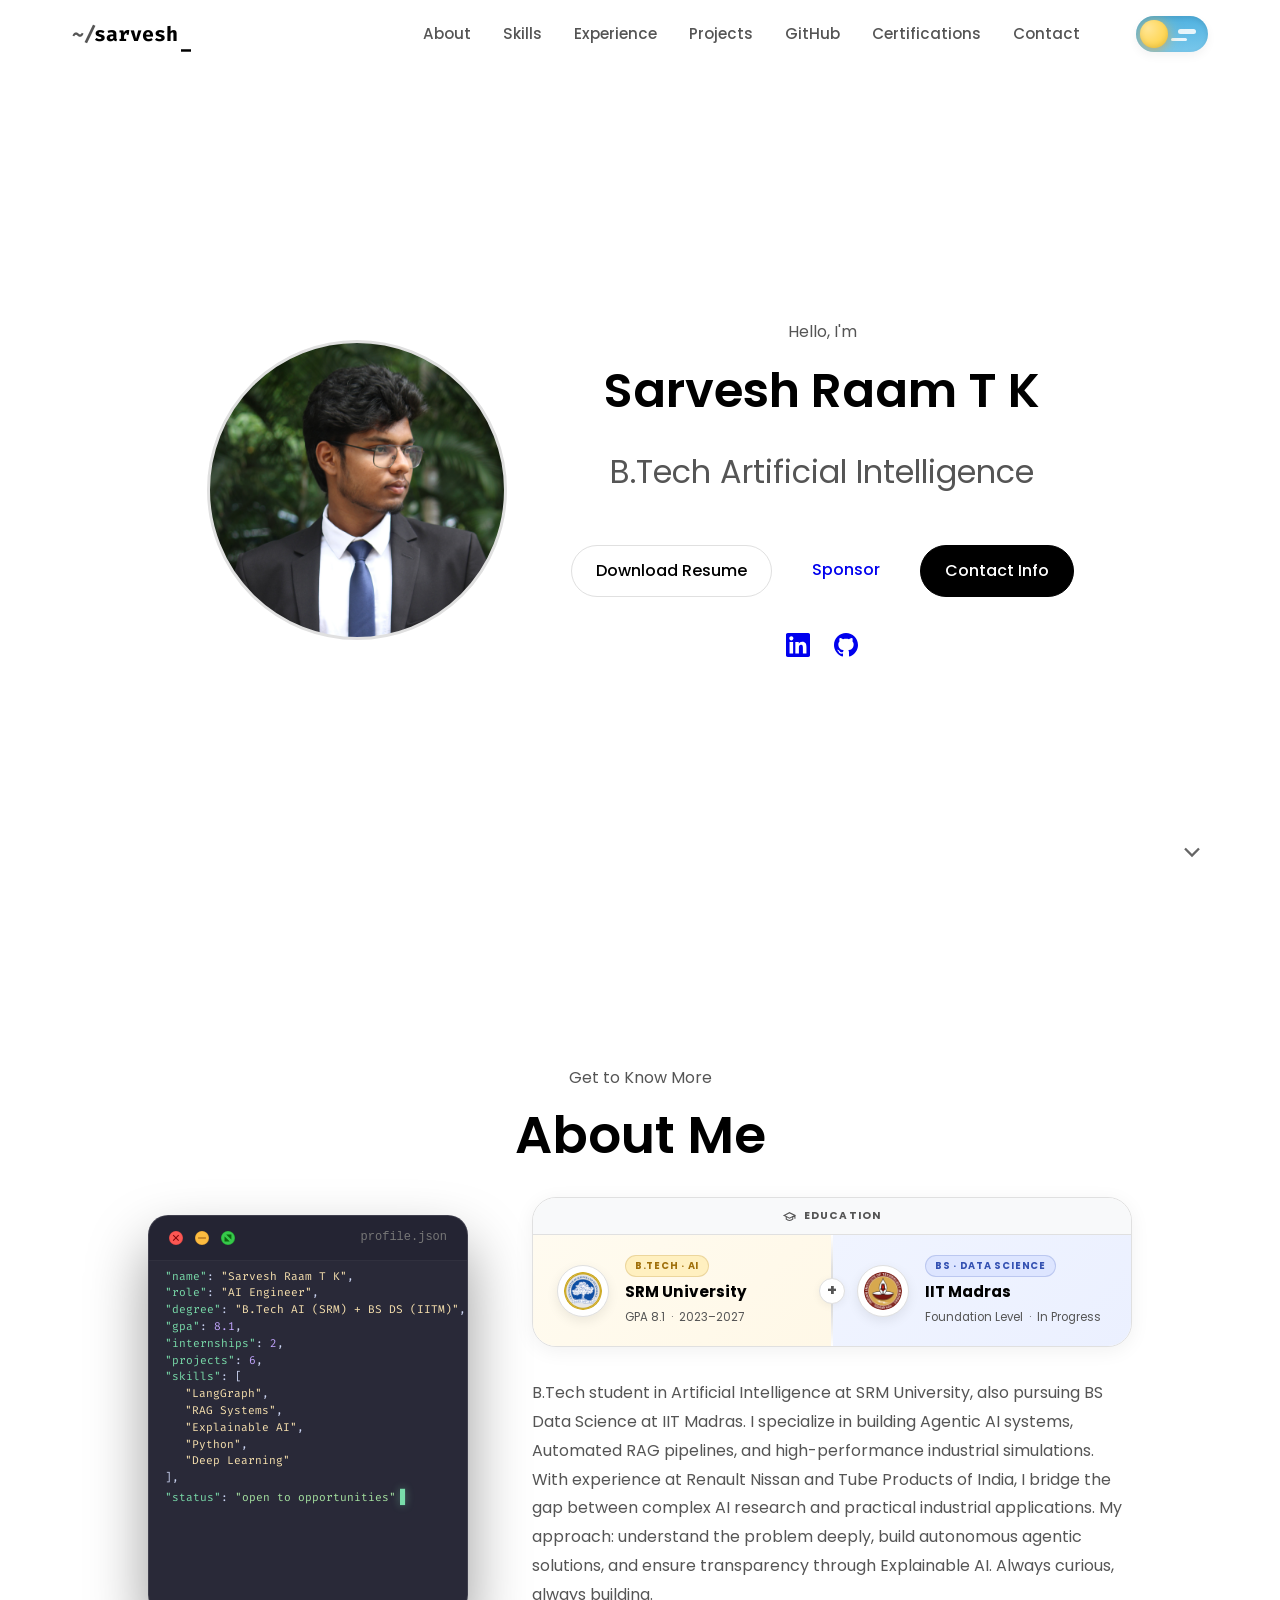
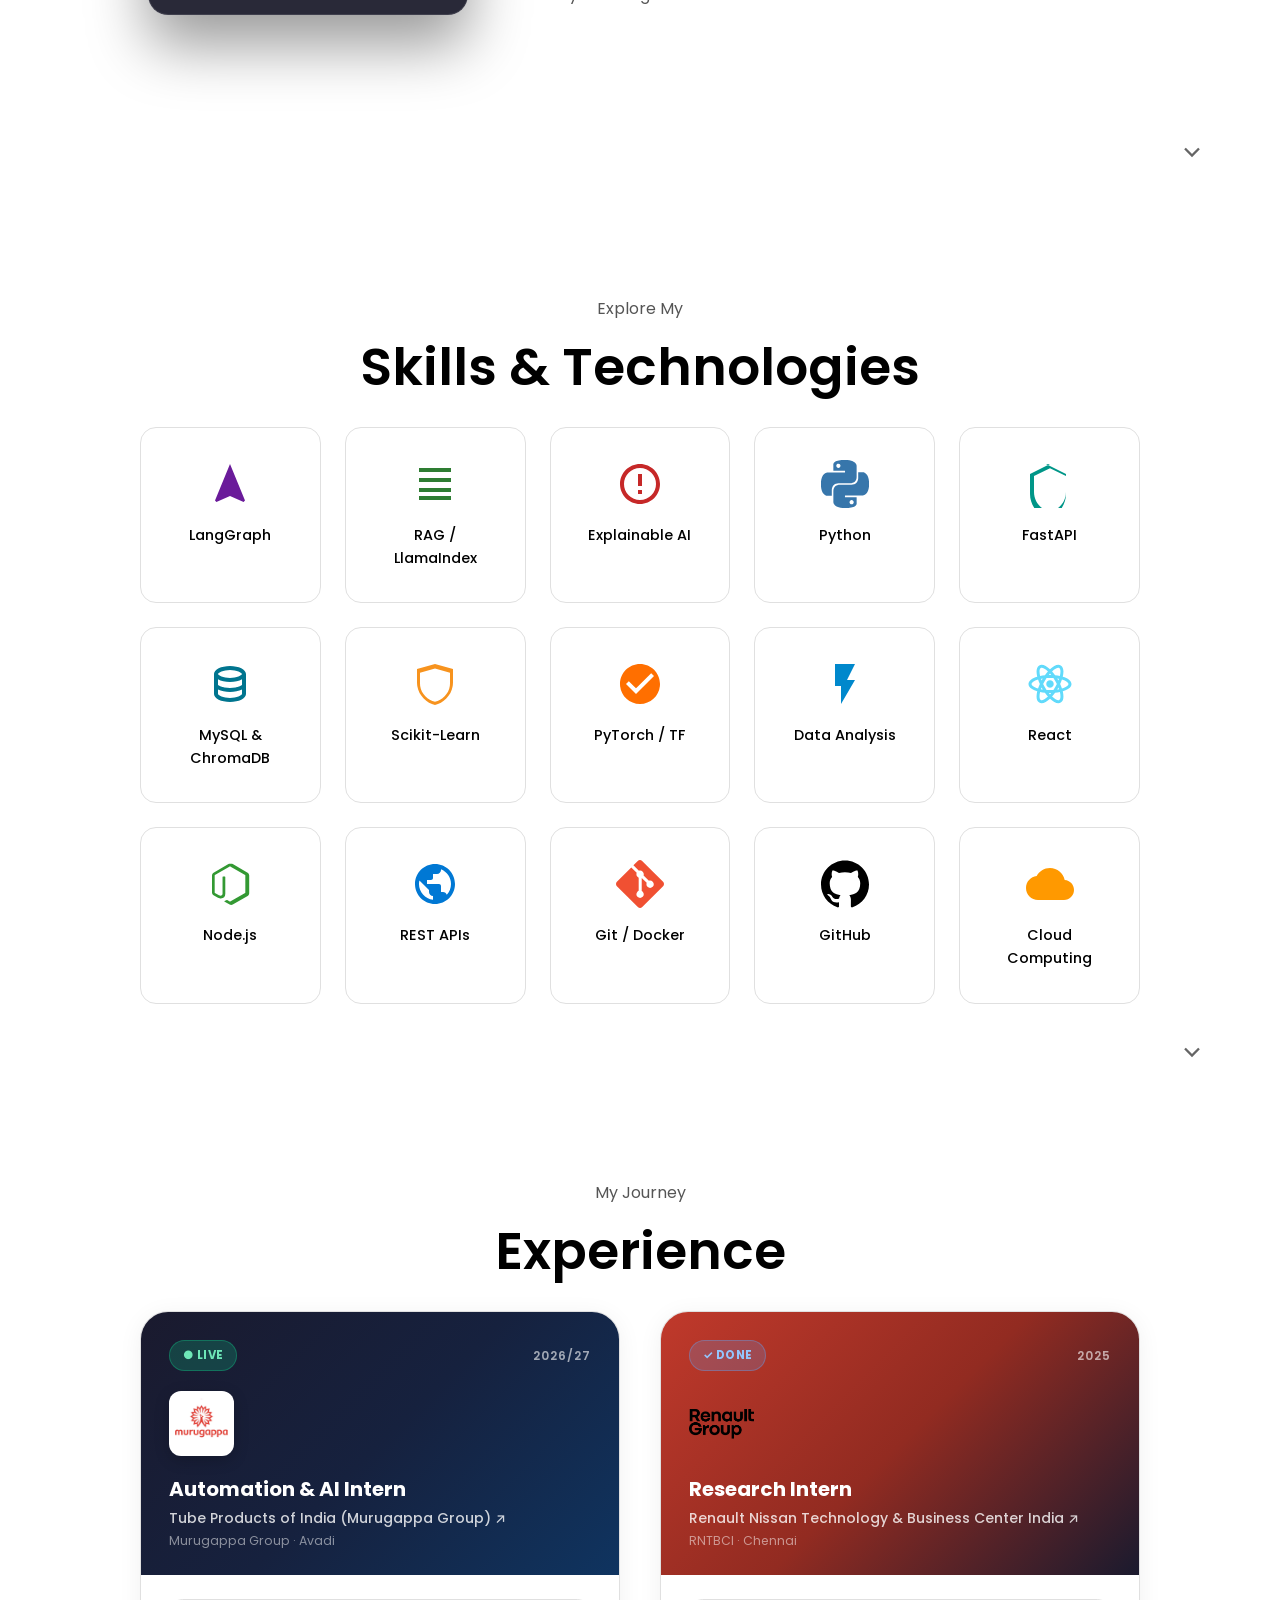
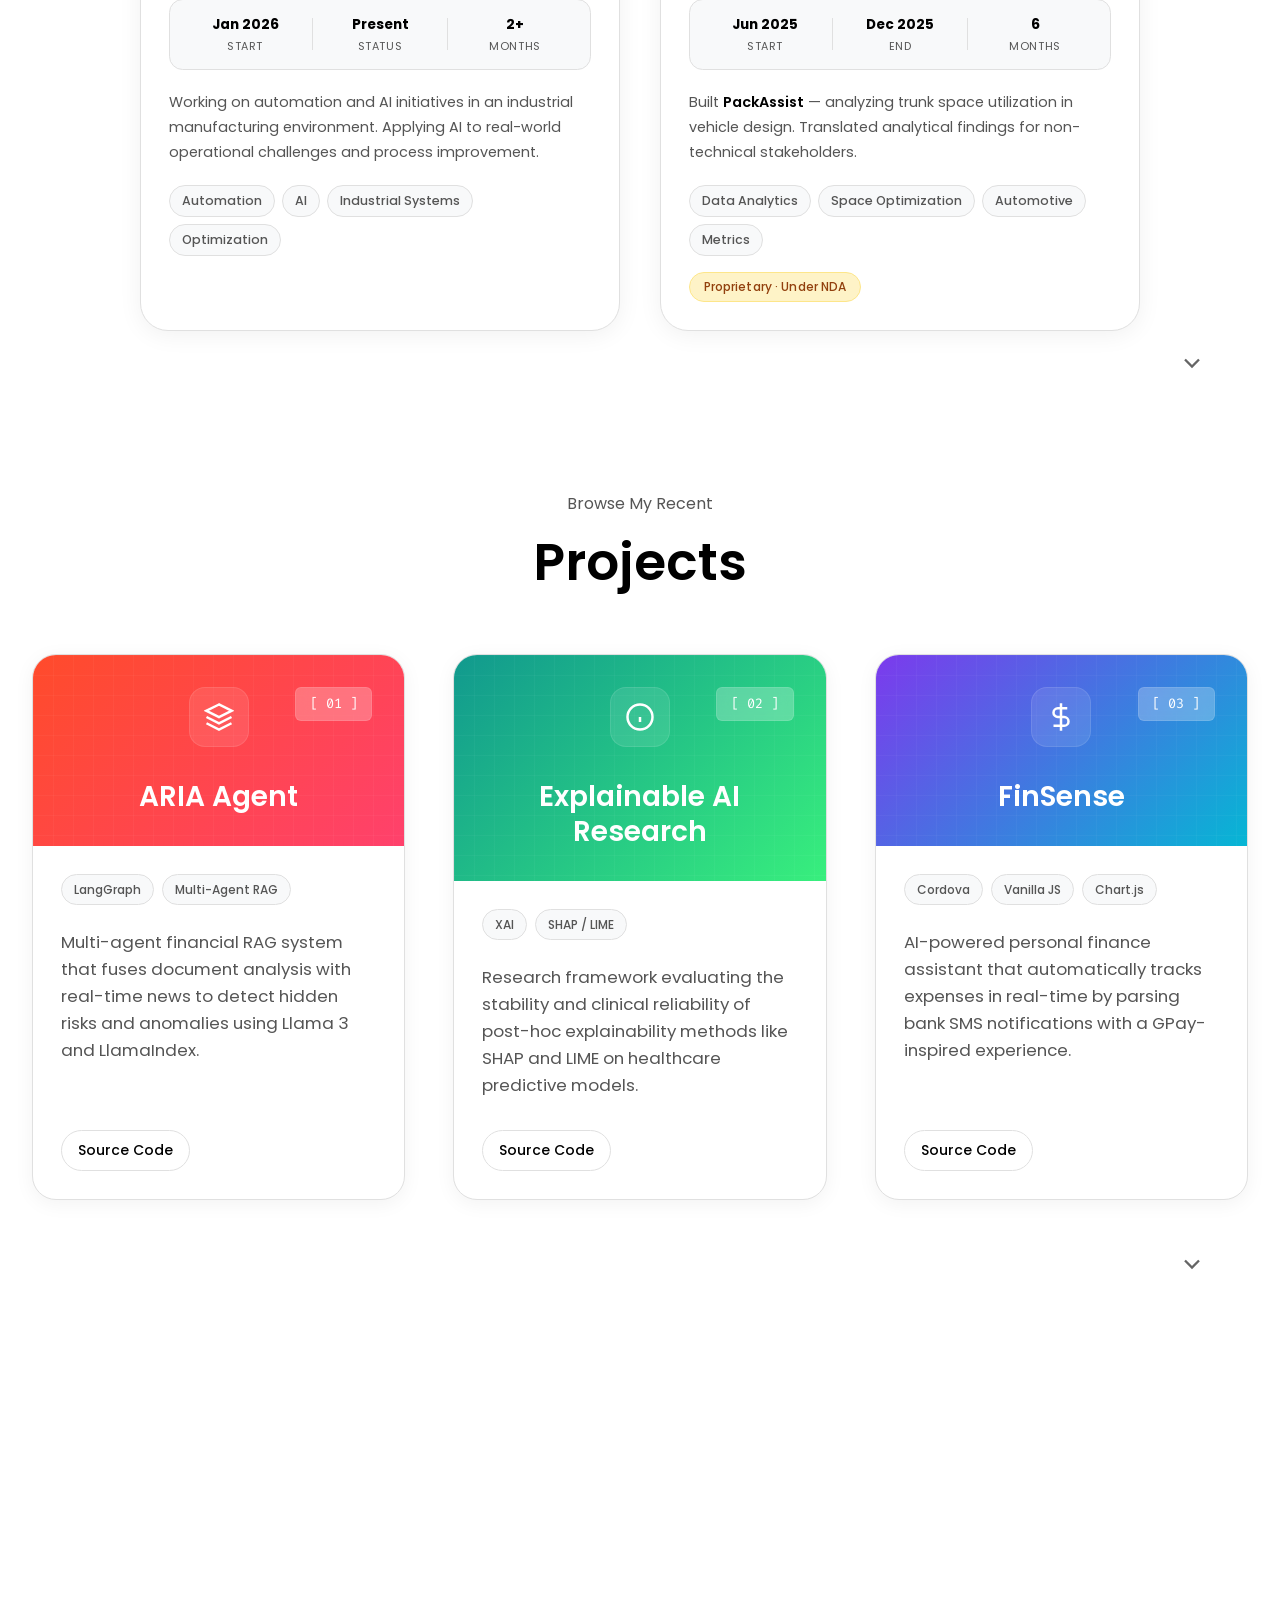
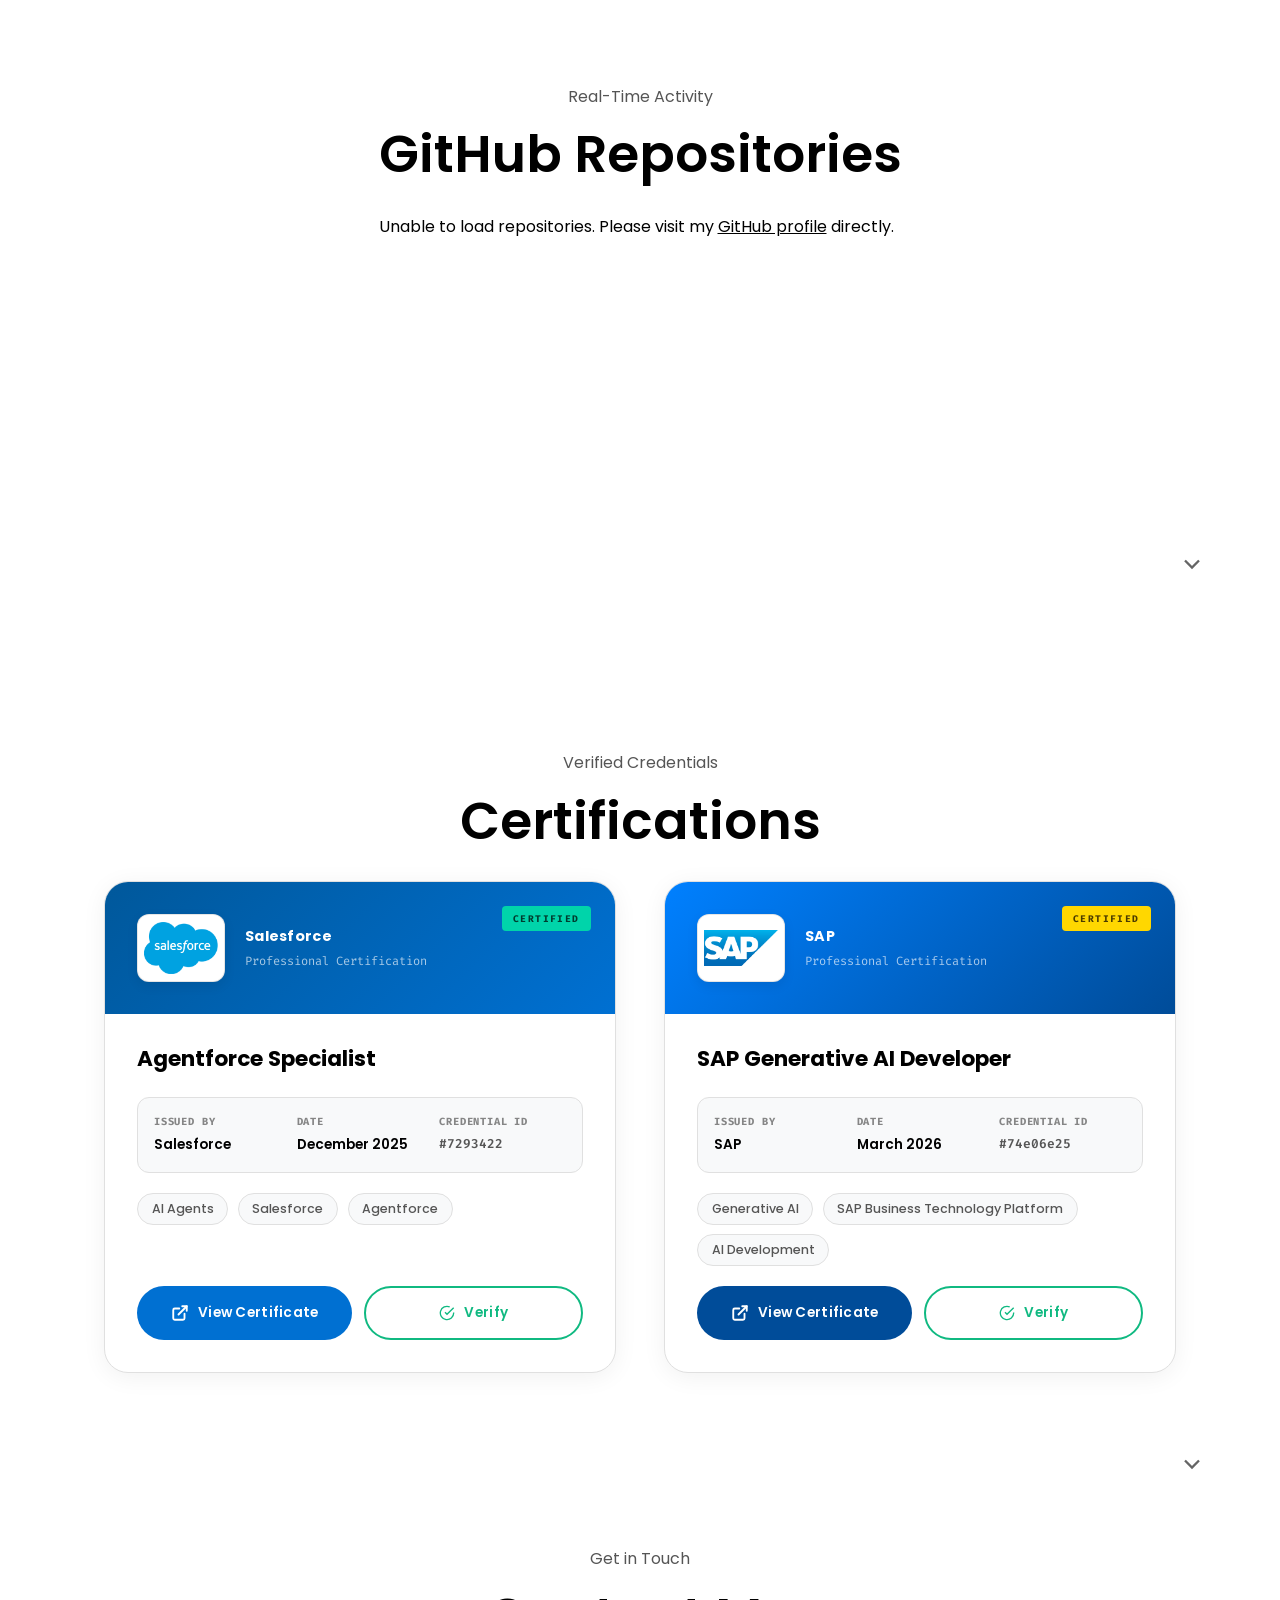
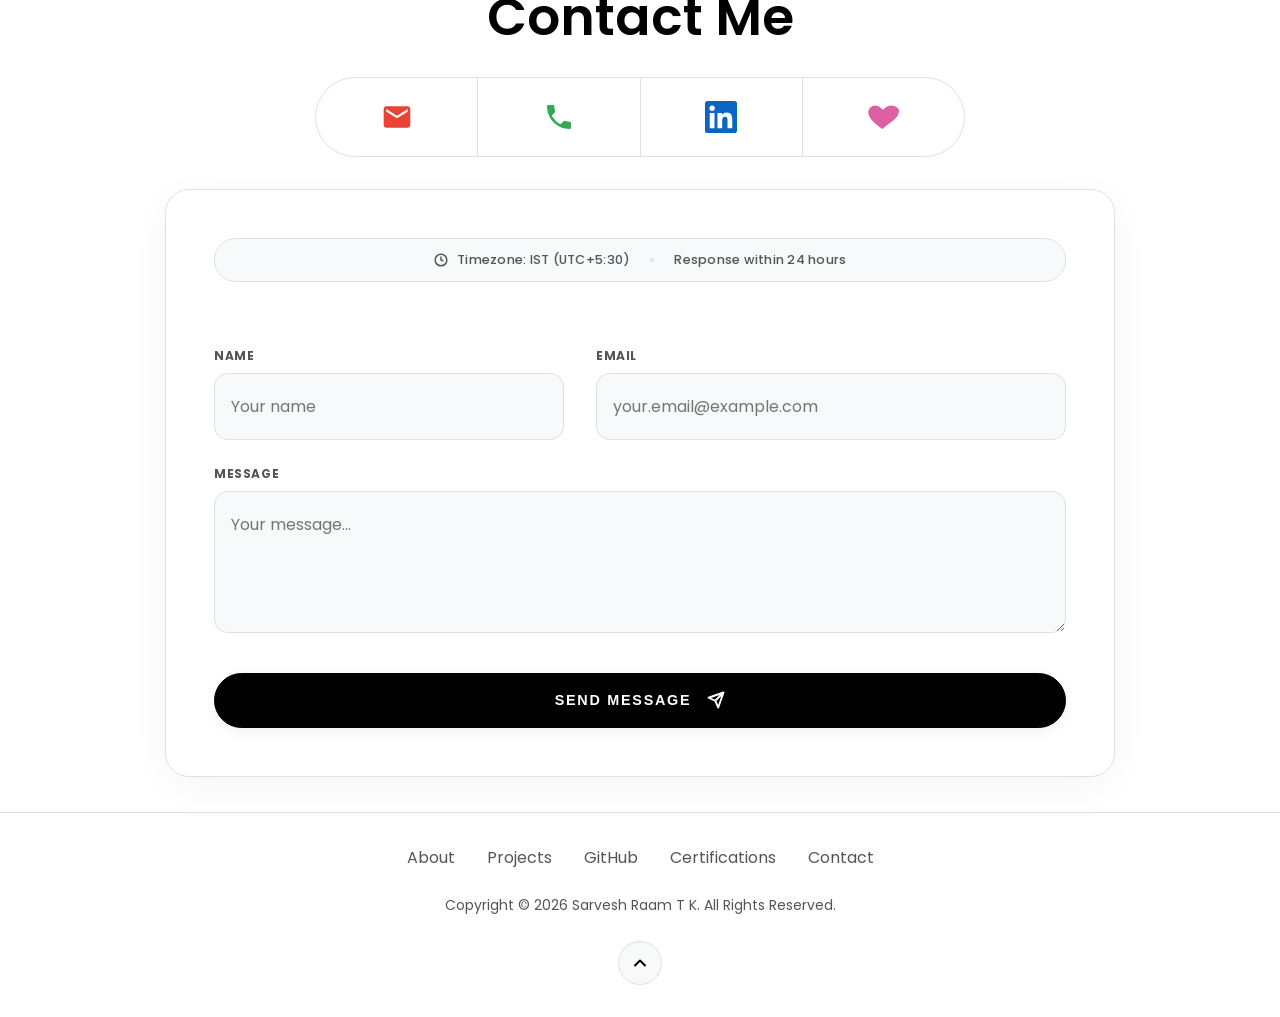
==== index.html @ cbd2da13 "rename resume" ====
<!DOCTYPE html>
<html lang="en">

<head>
    <meta charset="UTF-8">
    <meta name="viewport" content="width=device-width, initial-scale=1.0">
    <meta name="description"
        content="Sarvesh Raam T K - B.Tech Artificial Intelligence student at SRM University. Building real AI systems and solving meaningful problems.">
    <meta property="og:title" content="Sarvesh Raam T K - AI Engineer">
    <meta property="og:description"
        content="B.Tech Artificial Intelligence student building real systems and solving meaningful problems.">
    <meta property="og:type" content="website">
    <meta property="og:url" content="https://sarvesh-raam.github.io/portfolio/">
    <meta property="og:image" content="https://sarvesh-raam.github.io/portfolio/assets/portfolio-og.png">

    <title>Sarvesh Raam T K - AI Engineer</title>

    <link rel="preconnect" href="https://fonts.googleapis.com">
    <link rel="preconnect" href="https://fonts.gstatic.com" crossorigin>
    <link
        href="https://fonts.googleapis.com/css2?family=Inter:wght@300;400;500;600;700&family=Poppins:wght@300;400;500;600;700;800&family=Montserrat:wght@700;800;900&family=Outfit:wght@400;600;700;800&family=Fira+Code:wght@300;400;500&display=swap"
        rel="stylesheet">
    <link rel="stylesheet" href="style.css?v=2.0">

    <!-- Favicons -->
    <link rel="icon" type="image/png" href="assets/favicon.png">
    <link rel="apple-touch-icon" href="assets/favicon.png">
</head>

<body>
    <!-- Fixed Navigation -->
    <nav class="navbar">
        <div class="nav-container">
            <a href="#hero" class="nav-logo">
                <span class="logo-prompt">~/</span>sarvesh<span class="logo-cursor">_</span>
            </a>
            <div class="nav-links">
                <a href="#about">About</a>
                <a href="#skills">Skills</a>
                <a href="#experience">Experience</a>
                <a href="#projects">Projects</a>
                <a href="#github">GitHub</a>
                <a href="#certifications">Certifications</a>
                <a href="#contact">Contact</a>
                <button id="theme-toggle" class="theme-switch" aria-label="Toggle Dark Mode">
                    <div class="switch-handle"></div>
                </button>
            </div>
        </div>
    </nav>

    <!-- Hero Section -->
    <section id="hero" class="hero">
        <div class="container">
            <div class="hero-content">
                <div class="profile-image-wrapper">
                    <div class="profile-image"></div>
                </div>
                <div class="hero-text">
                    <p class="hero-greeting">Hello, I'm</p>
                    <h1 class="hero-name">Sarvesh Raam T K</h1>
                    <p class="hero-title">B.Tech Artificial Intelligence</p>

                    <div class="hero-buttons">
                        <a href="assets/Sarvesh Raam T K Resume.pdf" class="btn btn-outline" download>Download
                            Resume</a>
                        <a href="https://github.com/sponsors/sarvesh-raam" target="_blank" rel="noopener noreferrer" class="btn btn-sponsor">Sponsor</a>
                        <a href="#contact" class="btn btn-filled">Contact Info</a>
                    </div>

                    <div class="social-links">
                        <a href="https://www.linkedin.com/in/sarveshraam/" target="_blank" rel="noopener noreferrer"
                            aria-label="LinkedIn">
                            <svg viewBox="0 0 24 24" fill="currentColor">
                                <path
                                    d="M20.447 20.452h-3.554v-5.569c0-1.328-.027-3.037-1.852-3.037-1.853 0-2.136 1.445-2.136 2.939v5.667H9.351V9h3.414v1.561h.046c.477-.9 1.637-1.85 3.37-1.85 3.601 0 4.267 2.37 4.267 5.455v6.286zM5.337 7.433c-1.144 0-2.063-.926-2.063-2.065 0-1.138.92-2.063 2.063-2.063 1.14 0 2.064.925 2.064 2.063 0 1.139-.925 2.065-2.064 2.065zm1.782 13.019H3.555V9h3.564v11.452zM22.225 0H1.771C.792 0 0 .774 0 1.729v20.542C0 23.227.792 24 1.771 24h20.451C23.2 24 24 23.227 24 22.271V1.729C24 .774 23.2 0 22.222 0h.003z" />
                            </svg>
                        </a>
                        <a href="https://github.com/sarvesh-raam" target="_blank" rel="noopener noreferrer"
                            aria-label="GitHub">
                            <svg viewBox="0 0 24 24" fill="currentColor">
                                <path
                                    d="M12 0c-6.626 0-12 5.373-12 12 0 5.302 3.438 9.8 8.207 11.387.599.111.793-.261.793-.577v-2.234c-3.338.726-4.033-1.416-4.033-1.416-.546-1.387-1.333-1.756-1.333-1.756-1.089-.745.083-.729.083-.729 1.205.084 1.839 1.237 1.839 1.237 1.07 1.834 2.807 1.304 3.492.997.107-.775.418-1.305.762-1.604-2.665-.305-5.467-1.334-5.467-5.931 0-1.311.469-2.381 1.236-3.221-.124-.303-.535-1.524.117-3.176 0 0 1.008-.322 3.301 1.23.957-.266 1.983-.399 3.003-.404 1.02.005 2.047.138 3.006.404 2.291-1.552 3.297-1.23 3.297-1.23.653 1.653.242 2.874.118 3.176.77.84 1.235 1.911 1.235 3.221 0 4.609-2.807 5.624-5.479 5.921.43.372.823 1.102.823 2.222v3.293c0 .319.192.694.801.576 4.765-1.589 8.199-6.086 8.199-11.386 0-6.627-5.373-12-12-12z" />
                            </svg>
                        </a>
                    </div>
                </div>
            </div>
        </div>
        <a href="#about" class="scroll-indicator">
            <svg viewBox="0 0 24 24" fill="none" stroke="currentColor" stroke-width="2">
                <polyline points="6 9 12 15 18 9"></polyline>
            </svg>
        </a>
    </section>

    <!-- About Section -->
    <section id="about" class="section about-section">
        <div class="container">
            <p class="section-subtitle">Get to Know More</p>
            <h2 class="section-title">About Me</h2>

            <div class="about-content">

                <!-- Creative Left Panel replacing photo -->
                <div class="about-image-wrapper">
                    <div class="about-creative-card">
                        <div class="creative-card-header">
                            <span class="card-dot red">
                                <svg viewBox="0 0 155 155">
                                    <circle cx="77.5" cy="77.5" r="77.5" fill="#DF4744" />
                                    <circle cx="77" cy="77" r="71" fill="#FC5753" />
                                    <rect x="41.8701" y="103.388" width="87" height="11"
                                        transform="rotate(-45 41.8701 103.388)" fill="#7E0508" />
                                    <rect x="41.8701" y="49.6482" width="11" height="87"
                                        transform="rotate(-45 41.8701 49.6482)" fill="#7E0508" />
                                </svg>
                            </span>
                            <span class="card-dot yellow">
                                <svg viewBox="193 0 155 155">
                                    <circle cx="270.5" cy="77.5" r="77.5" fill="#DE9F34" />
                                    <circle cx="270" cy="77" r="71" fill="#FDBC40" />
                                    <rect x="227" y="72" width="87" height="11" fill="#985712" />
                                </svg>
                            </span>
                            <span class="card-dot green">
                                <svg viewBox="384 0 155 155">
                                    <circle cx="461.5" cy="77.5" r="77.5" fill="#27AA35" />
                                    <circle cx="461" cy="77" r="71" fill="#36C84B" />
                                    <path
                                        d="M498.242 38.8833C498.797 38.8817 499.247 39.3317 499.245 39.8862L499.092 93.5891C499.09 94.4786 498.014 94.9223 497.385 94.2933L443.835 40.7432C443.206 40.1142 443.65 39.0387 444.539 39.0361L498.242 38.8833Z"
                                        fill="#0B650D" />
                                    <path
                                        d="M423.886 115.245C423.332 115.247 422.882 114.797 422.883 114.242L423.036 60.5394C423.039 59.6499 424.114 59.2061 424.743 59.8351L478.293 113.385C478.922 114.014 478.479 115.09 477.589 115.092L423.886 115.245Z"
                                        fill="#0B650D" />
                                </svg>
                            </span>
                            <span class="card-filename">profile.json</span>
                        </div>
                        <div class="creative-card-body" contenteditable="true" spellcheck="false">
                            <div class="code-line"><span class="code-key">"name"</span><span class="code-colon">:</span>
                                <span class="code-string">"Sarvesh Raam T K"</span><span class="code-comma">,</span>
                            </div>
                            <div class="code-line"><span class="code-key">"role"</span><span class="code-colon">:</span>
                                <span class="code-string">"AI Engineer"</span><span class="code-comma">,</span>
                            </div>
                            <div class="code-line"><span class="code-key">"degree"</span><span
                                    class="code-colon">:</span> <span class="code-string">"B.Tech AI (SRM) + BS DS
                                    (IITM)"</span><span class="code-comma">,</span></div>
                            <div class="code-line"><span class="code-key">"gpa"</span><span class="code-colon">:</span>
                                <span class="code-number">8.1</span><span class="code-comma">,</span>
                            </div>
                            <div class="code-line"><span class="code-key">"internships"</span><span
                                    class="code-colon">:</span> <span class="code-number">2</span><span
                                    class="code-comma">,</span></div>
                            <div class="code-line"><span class="code-key">"projects"</span><span
                                    class="code-colon">:</span> <span class="code-number">6</span><span
                                    class="code-comma">,</span></div>
                            <div class="code-line"><span class="code-key">"skills"</span><span
                                    class="code-colon">:</span> <span class="code-bracket">[</span></div>
                            <div class="code-line code-indent"><span class="code-string">"LangGraph"</span><span
                                    class="code-comma">,</span></div>
                            <div class="code-line code-indent"><span class="code-string">"RAG Systems"</span><span
                                    class="code-comma">,</span></div>
                            <div class="code-line code-indent"><span class="code-string">"Explainable AI"</span><span
                                    class="code-comma">,</span></div>
                            <div class="code-line code-indent"><span class="code-string">"Python"</span><span
                                    class="code-comma">,</span></div>
                            <div class="code-line code-indent"><span class="code-string">"Deep Learning"</span></div>
                            <div class="code-line"><span class="code-bracket">]</span><span class="code-comma">,</span>
                            </div>
                            <div class="code-line"><span class="code-key">"status"</span><span
                                    class="code-colon">:</span> <span class="code-string code-green">"open to
                                    opportunities"</span><span class="cursor-blink">▋</span></div>
                        </div>
                    </div>
                    <!-- Restoration Button -->
                    <div class="card-restore-btn" title="Restore Profile Card">
                        <div class="restore-dot"></div>
                    </div>
                </div>

                <div class="about-details">
                    <div class="about-cards">

                        <!-- Creative Split Education Card -->
                        <div class="edu-split-card">
                            <!-- Card Label -->
                            <div class="edu-card-label">
                                <svg viewBox="0 0 24 24" fill="none" stroke="currentColor" stroke-width="2" width="13"
                                    height="13">
                                    <path d="M22 10v6M2 10l10-5 10 5-10 5z" />
                                    <path d="M6 12v5c3 3 9 3 12 0v-5" />
                                </svg>
                                Education
                            </div>
                            <!-- Split Row -->
                            <div class="edu-split-row">
                                <!-- SRM Half -->
                                <a href="https://www.srmist.edu.in/" target="_blank" rel="noopener noreferrer"
                                    class="edu-half edu-half-srm">
                                    <img src="assets/srm-logo.webp" alt="SRM University" class="edu-logo" />
                                    <div class="edu-info">
                                        <span class="edu-badge edu-badge-srm">B.Tech &middot; AI</span>
                                        <h4 class="edu-name">SRM University</h4>
                                        <p class="edu-detail">GPA 8.1 &nbsp;&middot;&nbsp; 2023&ndash;2027</p>
                                    </div>
                                </a>
                                <!-- Divider -->
                                <div class="edu-divider"><span class="edu-divider-icon">+</span></div>
                                <!-- IITM Half -->
                                <a href="https://study.iitm.ac.in/ds/" target="_blank" rel="noopener noreferrer"
                                    class="edu-half edu-half-iitm">
                                    <img src="assets/iit-madras-logo.png" alt="IIT Madras" class="edu-logo" />
                                    <div class="edu-info">
                                        <span class="edu-badge edu-badge-iitm">BS &middot; Data Science</span>
                                        <h4 class="edu-name">IIT Madras</h4>
                                        <p class="edu-detail">Foundation Level &nbsp;&middot;&nbsp; In Progress</p>
                                    </div>
                                </a>
                            </div>
                        </div>
                    </div>
                    <div class="about-text">
                        <p>B.Tech student in Artificial Intelligence at SRM University, also pursuing BS Data Science at IIT Madras. I specialize in building Agentic AI systems, Automated RAG pipelines, and high-performance industrial simulations. With experience at Renault Nissan and Tube Products of India, I bridge the gap between complex AI research and practical industrial applications. My approach: understand the problem deeply, build autonomous agentic solutions, and ensure transparency through Explainable AI. Always curious, always building.</p>
                    </div>
                </div>
            </div>
        </div>
        <a href="#skills" class="scroll-indicator">
            <svg viewBox="0 0 24 24" fill="none" stroke="currentColor" stroke-width="2">
                <polyline points="6 9 12 15 18 9"></polyline>
            </svg>
        </a>
    </section>

    <!-- Skills Section -->
    <section id="skills" class="section skills-section">
        <div class="container">
            <p class="section-subtitle">Explore My</p>
            <h2 class="section-title">Skills & Technologies</h2>

            <div class="skills-grid">
                <!-- Specialized AI & Agents -->
                <div class="skill-item skill-no-link">
                    <svg viewBox="0 0 24 24" fill="#6A1B9A" class="skill-logo">
                        <path d="M12 2L4.5 20.29l.71.71L12 18l6.79 3 .71-.71L12 2z" />
                    </svg>
                    <span>LangGraph</span>
                </div>

                <div class="skill-item skill-no-link">
                    <svg viewBox="0 0 24 24" fill="#2E7D32" class="skill-logo">
                        <path d="M4 6h16V4H4v2zm0 5h16V9H4v2zm0 5h16v-2H4v2zm0 4h16v-2H4v2z" />
                    </svg>
                    <span>RAG / LlamaIndex</span>
                </div>

                <div class="skill-item skill-no-link">
                    <svg viewBox="0 0 24 24" fill="#C62828" class="skill-logo">
                        <path
                            d="M12 22C6.477 22 2 17.523 2 12S6.477 2 12 2s10 4.477 10 10-4.477 10-10 10zm0-2a8 8 0 100-16 8 8 0 000 16zm-1-5h2v2h-2v-2zm0-8h2v6h-2V7z" />
                    </svg>
                    <span>Explainable AI</span>
                </div>

                <!-- Languages & Core Frameworks -->
                <a href="https://www.python.org" target="_blank" rel="noopener noreferrer" class="skill-item">
                    <svg viewBox="0 0 24 24" fill="#3776AB" class="skill-logo">
                        <path
                            d="M14.25.18l.9.2.73.26.59.3.45.32.34.34.25.34.16.33.1.3.04.26.02.2-.01.13V8.5l-.05.63-.13.55-.21.46-.26.38-.3.31-.33.25-.35.19-.35.14-.33.1-.3.07-.26.04-.21.02H8.77l-.69.05-.59.14-.5.22-.41.27-.33.32-.27.35-.2.36-.15.37-.1.35-.07.32-.04.27-.02.21v3.06H3.17l-.21-.03-.28-.07-.32-.12-.35-.18-.36-.26-.36-.36-.35-.46-.32-.59-.28-.73-.21-.88-.14-1.05-.05-1.23.06-1.22.16-1.04.24-.87.32-.71.36-.57.4-.44.42-.33.42-.24.4-.16.36-.1.32-.05.24-.01h.16l.06.01h8.16v-.83H6.18l-.01-2.75-.02-.37.05-.34.11-.31.17-.28.25-.26.31-.23.38-.2.44-.18.51-.15.58-.12.64-.1.71-.06.77-.04.84-.02 1.27.05zm-6.3 1.98l-.23.33-.08.41.08.41.23.34.33.22.41.09.41-.09.33-.22.23-.34.08-.41-.08-.41-.23-.33-.33-.22-.41-.09-.41.08zm13.09 3.95l.28.06.32.12.35.18.36.27.36.35.35.47.32.59.28.73.21.88.14 1.04.05 1.23-.06 1.23-.16 1.04-.24.86-.32.71-.36.57-.4.45-.42.33-.42.24-.4.16-.36.09-.32.05-.24.02-.16-.01h-8.22v.82h5.84l.01 2.76.02.36-.05.34-.11.31-.17.29-.25.25-.31.24-.38.2-.44.17-.51.15-.58.13-.64.09-.71.07-.77.04-.84.01-1.27-.04-1.07-.14-.9-.2-.73-.25-.59-.3-.45-.33-.34-.34-.25-.34-.16-.33-.1-.3-.04-.25-.02-.2.01-.13v-5.34l.05-.64.13-.54.21-.46.26-.38.3-.32.33-.24.35-.2.35-.14.33-.1.3-.06.26-.04.21-.02.13-.01h5.84l.69-.05.59-.14.5-.21.41-.28.33-.32.27-.35.2-.36.15-.36.1-.35.07-.32.04-.28.02-.21V6.07h2.09l.14.01zm-6.47 14.25l-.23.33-.08.41.08.41.23.33.33.23.41.08.41-.08.33-.23.23-.33.08-.41-.08-.41-.23-.33-.33-.23-.41-.08-.41.08z" />
                    </svg>
                    <span>Python</span>
                </a>

                <a href="https://fastapi.tiangolo.com" target="_blank" rel="noopener noreferrer" class="skill-item">
                    <svg viewBox="0 0 24 24" fill="#009688" class="skill-logo">
                        <path
                            d="M12 2L2 7v10c0 5.55 3.84 10.74 9 12 5.16-1.26 9-6.45 9-12V7l-10-5zm0 2.18l8 3.82v8c0 4.52-3.13 8.78-8 9.82-4.87-1.04-8-5.3-8-9.82V8l8-3.82z" />
                    </svg>
                    <span>FastAPI</span>
                </a>

                <a href="https://www.mysql.com" target="_blank" rel="noopener noreferrer" class="skill-item">
                    <svg viewBox="0 0 24 24" fill="#00758F" class="skill-logo">
                        <path
                            d="M12 3C7.58 3 4 4.79 4 7v10c0 2.21 3.59 4 8 4s8-1.79 8-4V7c0-2.21-3.58-4-8-4zm6 14c0 .55-2.69 2-6 2s-6-1.45-6-2v-2.23c1.61.78 3.72 1.23 6 1.23s4.39-.45 6-1.23V17zm0-4.55c-1.3.95-3.58 1.55-6 1.55s-4.7-.6-6-1.55V9.64c1.47.83 3.61 1.36 6 1.36s4.53-.53 6-1.36v2.81zM12 9C8.69 9 6 7.55 6 7s2.69-2 6-2 6 1.45 6 2-2.69 2-6 2z" />
                    </svg>
                    <span>MySQL &amp; ChromaDB</span>
                </a>




                <!-- ML / Data Science -->
                <a href="https://scikit-learn.org" target="_blank" rel="noopener noreferrer" class="skill-item">
                    <svg viewBox="0 0 24 24" fill="#F7931E" class="skill-logo">
                        <path
                            d="M12 2L3 4.5v6.75C3 17.1 7.5 21.45 12 22.5c4.5-1.05 9-5.4 9-11.25V4.5L12 2zm0 2.25l7.5 2.1v5.4c0 4.65-3.6 8.25-7.5 9.15-3.9-.9-7.5-4.5-7.5-9.15v-5.4L12 4.25z" />
                    </svg>
                    <span>Scikit-Learn</span>
                </a>

                <a href="https://www.tensorflow.org" target="_blank" rel="noopener noreferrer" class="skill-item">
                    <svg viewBox="0 0 24 24" fill="#FF6F00" class="skill-logo">
                        <path
                            d="M12 2C6.48 2 2 6.48 2 12s4.48 10 10 10 10-4.48 10-10S17.52 2 12 2zm-2 15l-5-5 1.41-1.41L10 14.17l7.59-7.59L19 8l-9 9z" />
                    </svg>
                    <span>PyTorch / TF</span>
                </a>

                <a href="https://pandas.pydata.org" target="_blank" rel="noopener noreferrer" class="skill-item">
                    <svg viewBox="0 0 24 24" fill="#0088CC" class="skill-logo">
                        <path d="M7 2v11h3v9l7-12h-4l4-8z" />
                    </svg>
                    <span>Data Analysis</span>
                </a>

                <!-- Web Development -->
                <a href="https://react.dev" target="_blank" rel="noopener noreferrer" class="skill-item">
                    <svg viewBox="0 0 24 24" fill="#61DAFB" class="skill-logo">
                        <path
                            d="M12 10.11c1.03 0 1.87.84 1.87 1.89 0 1-.84 1.85-1.87 1.85S10.13 13 10.13 12c0-1.05.84-1.89 1.87-1.89M7.37 20c.63.38 2.01-.2 3.6-1.7-.52-.59-1.03-1.23-1.51-1.9-.82-.08-1.63-.2-2.4-.36-.51 2.14-.32 3.61.31 3.96m.71-5.74l-.29-.51c-.11.29-.22.58-.29.86.27.06.57.11.88.16l-.3-.51m6.54-.76l.81-1.5-.81-1.5c-.3-.53-.62-1-.91-1.47C13.17 9 12.6 9 12 9s-1.17 0-1.71.03c-.29.47-.61.94-.91 1.47L8.57 12l.81 1.5c.3.53.62 1 .91 1.47.54.03 1.11.03 1.71.03s1.17 0 1.71-.03c.29-.47.61-.94.91-1.47M12 6.78c-.19.22-.39.45-.59.72h1.18c-.2-.27-.4-.5-.59-.72m0 10.44c.19-.22.39-.45.59-.72h-1.18c.2.27.4.5.59.72M16.62 4c-.62-.38-2 .2-3.59 1.7.52.59 1.03 1.23 1.51 1.9.82.08 1.63.2 2.4.36.51-2.14.32-3.61-.32-3.96m-.7 5.74l.29.51c.11-.29.22-.58.29-.86-.27-.06-.57-.11-.88-.16l.3.51m1.45-7.05c1.47.84 1.63 3.05 1.01 5.63 2.54.75 4.37 1.99 4.37 3.68s-1.83 2.93-4.37 3.68c.62 2.58.46 4.79-1.01 5.63-1.46.84-3.45-.12-5.37-1.95-1.92 1.83-3.91 2.79-5.38 1.95-1.46-.84-1.62-3.05-1-5.63-2.54-.75-4.37-1.99-4.37-3.68s1.83-2.93 4.37-3.68c-.62-2.58-.46-4.79 1-5.63 1.47-.84 3.46.12 5.38 1.95 1.92-1.83 3.91-2.79 5.37-1.95M17.08 12c.34.75.64 1.5.89 2.26 2.1-.63 3.28-1.53 3.28-2.26s-1.18-1.63-3.28-2.26c-.25.76-.55 1.51-.89 2.26M6.92 12c-.34-.75-.64-1.5-.89-2.26-2.1.63-3.28 1.53-3.28 2.26s1.18 1.63 3.28 2.26c.25-.76.55-1.51.89-2.26m9 2.26l-.3.51c.31-.05.61-.1.88-.16-.07-.28-.18-.57-.29-.86l-.29.51m-2.89 4.04c1.59 1.5 2.97 2.08 3.59 1.7.64-.35.83-1.82.32-3.96-.77.16-1.58.28-2.4.36-.48.67-.99 1.31-1.51 1.9zM8.08 9.74l.3-.51c-.31.05-.61.1-.88.16.07.28.18.57.29.86l.29-.51m2.89-4.04C9.38 4.2 8 3.62 7.37 4c-.63.35-.82 1.82-.31 3.96.77-.16 1.58-.28 2.4-.36.48-.67.99-1.31 1.51-1.9z" />
                    </svg>
                    <span>React</span>
                </a>

                <a href="https://nodejs.org" target="_blank" rel="noopener noreferrer" class="skill-item">
                    <svg viewBox="0 0 24 24" fill="#339933" class="skill-logo">
                        <path
                            d="M12 1.85c-.27 0-.55.07-.78.2l-7.44 4.3c-.48.28-.78.8-.78 1.36v8.58c0 .56.3 1.08.78 1.36l1.95 1.12c.95.46 1.27.47 1.71.47 1.4 0 2.21-.85 2.21-2.33V8.44c0-.12-.1-.22-.22-.22H8.5c-.13 0-.23.1-.23.22v8.47c0 .66-.68 1.31-1.77.76L4.45 16.5a.26.26 0 01-.11-.21V7.71c0-.09.04-.17.11-.21l7.44-4.29c.06-.04.16-.04.22 0l7.44 4.29c.07.04.11.12.11.21v8.58c0 .08-.04.16-.11.21l-7.44 4.29c-.06.04-.16.04-.22 0L10.6 20c-.07-.03-.14-.04-.2-.01-.53.3-.63.36-1.12.51-.12.04-.31.11.07.32l2.48 1.47c.24.14.5.21.77.21s.54-.07.78-.21l7.44-4.29c.48-.28.78-.8.78-1.36V7.71c0-.56-.3-1.08-.78-1.36l-7.44-4.3c-.23-.13-.5-.2-.78-.2z" />
                    </svg>
                    <span>Node.js</span>
                </a>

                <div class="skill-item skill-no-link">
                    <svg viewBox="0 0 24 24" fill="#0078D4" class="skill-logo">
                        <path
                            d="M12 2C6.48 2 2 6.48 2 12s4.48 10 10 10 10-4.48 10-10S17.52 2 12 2zm-1 17.93c-3.95-.49-7-3.85-7-7.93 0-.62.08-1.21.21-1.79L9 15v1c0 1.1.9 2 2 2v1.93zm6.9-2.54c-.26-.81-1-1.39-1.9-1.39h-1v-3c0-.55-.45-1-1-1H8v-2h2c.55 0 1-.45 1-1V7h2c1.1 0 2-.9 2-2v-.41c2.93 1.19 5 4.06 5 7.41 0 2.08-.8 3.97-2.1 5.39z" />
                    </svg>
                    <span>REST APIs</span>
                </div>

                <!-- DevOps & Infrastructure -->
                <a href="https://git-scm.com" target="_blank" rel="noopener noreferrer" class="skill-item">
                    <svg viewBox="0 0 24 24" fill="#F05032" class="skill-logo">
                        <path
                            d="M23.546 10.93L13.067.452c-.604-.603-1.582-.603-2.188 0L8.708 2.627l2.76 2.76c.645-.215 1.379-.07 1.889.441.516.515.658 1.258.438 1.9l2.658 2.66c.645-.223 1.387-.078 1.9.435.721.72.721 1.884 0 2.604-.719.719-1.881.719-2.6 0-.539-.541-.674-1.337-.404-1.996L12.86 8.955v6.525c.176.086.342.203.488.348.713.721.713 1.883 0 2.6-.719.721-1.889.721-2.609 0-.719-.719-.719-1.879 0-2.598.182-.18.387-.316.605-.406V8.835c-.217-.091-.424-.222-.6-.401-.545-.545-.676-1.342-.396-2.009L7.636 3.7.45 10.881c-.6.605-.6 1.584 0 2.189l10.48 10.477c.604.604 1.582.604 2.186 0l10.43-10.43c.605-.603.605-1.582 0-2.187" />
                    </svg>
                    <span>Git / Docker</span>
                </a>

                <a href="https://github.com/sarvesh-raam" target="_blank" rel="noopener noreferrer" class="skill-item">
                    <svg viewBox="0 0 24 24" fill="var(--color-text-primary)" class="skill-logo">
                        <path
                            d="M12 .297c-6.63 0-12 5.373-12 12 0 5.303 3.438 9.8 8.205 11.385.6.113.82-.258.82-.577 0-.285-.01-1.04-.015-2.04-3.338.724-4.042-1.61-4.042-1.61C4.422 18.07 3.633 17.7 3.633 17.7c-1.087-.744.084-.729.084-.729 1.205.084 1.838 1.236 1.838 1.236 1.07 1.835 2.809 1.305 3.495.998.108-.776.417-1.305.76-1.605-2.665-.3-5.466-1.332-5.466-5.93 0-1.31.465-2.38 1.235-3.22-.135-.303-.54-1.523.105-3.176 0 0 1.005-.322 3.3 1.23.96-.267 1.98-.399 3-.405 1.02.006 2.04.138 3 .405 2.28-1.552 3.285-1.23 3.285-1.23.645 1.653.24 2.873.12 3.176.765.84 1.23 1.91 1.23 3.22 0 4.61-2.805 5.625-5.475 5.92.42.36.81 1.096.81 2.22 0 1.606-.015 2.896-.015 3.286 0 .315.21.69.825.57C20.565 22.092 24 17.592 24 12.297c0-6.627-5.373-12-12-12" />
                    </svg>
                    <span>GitHub</span>
                </a>

                <a href="https://aws.amazon.com" target="_blank" rel="noopener noreferrer" class="skill-item">
                    <svg viewBox="0 0 24 24" fill="#FF9900" class="skill-logo">
                        <path
                            d="M19.35 10.04C18.67 6.59 15.64 4 12 4 9.11 4 6.6 5.64 5.35 8.04 2.34 8.36 0 10.91 0 14c0 3.31 2.69 6 6 6h13c2.76 0 5-2.24 5-5 0-2.64-2.05-4.78-4.65-4.96z" />
                    </svg>
                    <span>Cloud Computing</span>
                </a>
            </div>

            <a href="#experience" class="scroll-indicator">
                <svg viewBox="0 0 24 24" fill="none" stroke="currentColor" stroke-width="2">
                    <polyline points="6 9 12 15 18 9"></polyline>
                </svg>
            </a>
    </section>

    <!-- Experience Section -->
    <section id="experience" class="section experience-section">
        <div class="container">
            <p class="section-subtitle">My Journey</p>
            <h2 class="section-title">Experience</h2>

            <div class="exp-cards-grid">



                <!-- Card 1: Tube Products of India -->
                <div class="exp-card">
                    <div class="exp-card-header exp-header-tpi">
                        <div class="exp-header-top">
                            <span class="exp-badge ongoing-badge">&#9679; Live</span>
                            <span class="exp-year">2026/27</span>
                        </div>
                        <div class="exp-company-logo">
                            <img src="assets/murugappa-group-chairman-steps-down-from-two-group-companies.avif" alt="Murugappa Group" class="exp-logo-img" />
                        </div>
                        <h3 class="exp-role">Automation &amp; AI Intern</h3>
                        <a href="https://tiindia.com/" target="_blank" rel="noopener noreferrer"
                            class="exp-company-name exp-company-link">Tube Products of India (Murugappa Group) ↗</a>
                        <a href="https://maps.google.com/?q=Tube+Products+of+India+Avadi+Chennai" target="_blank"
                            rel="noopener noreferrer" class="exp-company-sub exp-location-link">Murugappa Group &middot; Avadi</a>
                    </div>
                    <div class="exp-card-body">
                        <div class="exp-stats">
                            <div class="exp-stat">
                                <span class="exp-stat-value">Jan 2026</span>
                                <span class="exp-stat-label">Start</span>
                            </div>
                            <div class="exp-stat-divider"></div>
                            <div class="exp-stat">
                                <span class="exp-stat-value">Present</span>
                                <span class="exp-stat-label">Status</span>
                            </div>
                            <div class="exp-stat-divider"></div>
                            <div class="exp-stat">
                                <span class="exp-stat-value">2+</span>
                                <span class="exp-stat-label">Months</span>
                            </div>
                        </div>
                        <p class="exp-desc">Working on automation and AI initiatives in an industrial manufacturing
                            environment. Applying AI to real-world operational challenges and process improvement.</p>

                        <div class="exp-tags">
                            <span>Automation</span>
                            <span>AI</span>
                            <span>Industrial Systems</span>
                            <span>Optimization</span>
                        </div>
                    </div>
                </div>

                <!-- Card 2: Renault Nissan -->
                <div class="exp-card">
                    <div class="exp-card-header exp-header-renault">
                        <div class="exp-header-top">
                            <span class="exp-badge completed-badge">&#10003; Done</span>
                            <span class="exp-year">2025</span>
                        </div>
                        <div class="exp-company-logo">
                            <img src="assets/renault-logo.png" alt="Renault Logo" class="exp-logo-img" />
                        </div>
                        <h3 class="exp-role">Research Intern</h3>
                        <a href="https://rntbci.in/" target="_blank" rel="noopener noreferrer"
                            class="exp-company-name exp-company-link">Renault Nissan Technology &amp; Business Center
                            India ↗</a>
                        <a href="https://maps.google.com/?q=Renault+Nissan+Technology+Business+Center+India+Chennai"
                            target="_blank" rel="noopener noreferrer" class="exp-company-sub exp-location-link">RNTBCI
                            &middot; Chennai</a>
                    </div>
                    <div class="exp-card-body">
                        <div class="exp-stats">
                            <div class="exp-stat">
                                <span class="exp-stat-value">Jun 2025</span>
                                <span class="exp-stat-label">Start</span>
                            </div>
                            <div class="exp-stat-divider"></div>
                            <div class="exp-stat">
                                <span class="exp-stat-value">Dec 2025</span>
                                <span class="exp-stat-label">End</span>
                            </div>
                            <div class="exp-stat-divider"></div>
                            <div class="exp-stat">
                                <span class="exp-stat-value">6</span>
                                <span class="exp-stat-label">Months</span>
                            </div>
                        </div>
                        <p class="exp-desc">Built <strong>PackAssist</strong> &mdash; analyzing trunk space utilization
                            in vehicle design. Translated analytical findings for non-technical stakeholders.</p>
                        <div class="exp-tags">
                            <span>Data Analytics</span>
                            <span>Space Optimization</span>
                            <span>Automotive</span>
                            <span>Metrics</span>
                        </div>
                        <div class="exp-nda-pill">Proprietary &middot; Under NDA</div>
                    </div>
                </div>

            </div>
            <a href="#projects" class="scroll-indicator">
                <svg viewBox="0 0 24 24" fill="none" stroke="currentColor" stroke-width="2">
                    <polyline points="6 9 12 15 18 9"></polyline>
                </svg>
            </a>
    </section>

    <!-- Projects Section -->
    <section id="projects" class="section projects-section">
        <div class="container">
            <p class="section-subtitle">Browse My Recent</p>
            <h2 class="section-title">Projects</h2>

            <div class="projects-grid">
                <!-- Project 1: ARIA -->
                <div class="project-card">
                    <div class="project-header project-header-threat">
                        <span class="project-id">[ 01 ]</span>
                        <div class="project-visual-box">
                            <svg width="30" height="30" viewBox="0 0 24 24" fill="none" stroke="currentColor"
                                stroke-width="2">
                                <path d="M12 2L2 7l10 5 10-5-10-5zM2 17l10 5 10-5M2 12l10 5 10-5" />
                            </svg>
                        </div>
                        <h3 class="project-name">ARIA Agent</h3>
                    </div>
                    <div class="project-card-body">
                        <div class="project-tags">
                            <span>LangGraph</span>
                            <span>Multi-Agent RAG</span>
                        </div>
                        <p class="project-description">
                            Multi-agent financial RAG system that fuses document analysis with real-time news to detect
                            hidden risks and anomalies using Llama 3 and LlamaIndex.
                        </p>
                        <div class="project-buttons">
                            <a href="https://github.com/sarvesh-raam/ARIA" target="_blank" rel="noopener noreferrer"
                                class="btn btn-outline btn-sm">Source Code</a>
                        </div>
                    </div>
                </div>
                <!-- Project 2: Explainable AI -->
                <div class="project-card">
                    <div class="project-header project-header-stock">
                        <span class="project-id">[ 02 ]</span>
                        <div class="project-visual-box">
                            <svg width="30" height="30" viewBox="0 0 24 24" fill="none" stroke="currentColor"
                                stroke-width="2">
                                <path d="M12 22c5.523 0 10-4.477 10-10S17.523 2 12 2 2 6.477 2 12s4.477 10 10 10z" />
                                <path d="M12 16v-4M12 8h.01" />
                            </svg>
                        </div>
                        <h3 class="project-name">Explainable AI Research</h3>
                    </div>
                    <div class="project-card-body">
                        <div class="project-tags">
                            <span>XAI</span>
                            <span>SHAP / LIME</span>
                        </div>
                        <p class="project-description">
                            Research framework evaluating the stability and clinical reliability of post-hoc
                            explainability methods like SHAP and LIME on healthcare predictive models.
                        </p>
                        <div class="project-buttons">
                            <a href="https://github.com/sarvesh-raam/Explainable-AI-Research" target="_blank"
                                rel="noopener noreferrer" class="btn btn-outline btn-sm">Source Code</a>
                        </div>
                    </div>
                </div>

                <!-- Project 3: FinSense -->
                <div class="project-card">
                    <div class="project-header project-header-finsense">
                        <span class="project-id">[ 03 ]</span>
                        <div class="project-visual-box">
                            <svg width="30" height="30" viewBox="0 0 24 24" fill="none" stroke="currentColor"
                                stroke-width="2">
                                <path d="M12 1v22M17 5H9.5a3.5 3.5 0 000 7h5a3.5 3.5 0 010 7H6" />
                            </svg>
                        </div>
                        <h3 class="project-name">FinSense</h3>
                    </div>
                    <div class="project-card-body">
                        <div class="project-tags">
                            <span>Cordova</span>
                            <span>Vanilla JS</span>
                            <span>Chart.js</span>
                        </div>
                        <p class="project-description">
                            AI-powered personal finance assistant that automatically tracks expenses in real-time by parsing bank SMS notifications with a GPay-inspired experience.
                        </p>
                        <div class="project-buttons">
                            <a href="https://github.com/sarvesh-raam/finesense.app" target="_blank" rel="noopener noreferrer"
                                class="btn btn-outline btn-sm">Source Code</a>
                        </div>
                    </div>
                </div>


            </div>
        </div>
        <a href="#github" class="scroll-indicator">
            <svg viewBox="0 0 24 24" fill="none" stroke="currentColor" stroke-width="2">
                <polyline points="6 9 12 15 18 9"></polyline>
            </svg>
        </a>
    </section>

    <!-- GitHub Section -->
    <section id="github" class="section github-section">
        <div class="container">
            <p class="section-subtitle">Real-Time Activity</p>
            <h2 class="section-title">GitHub Repositories</h2>

            <div id="github-repos" class="github-repos">
                <div class="loading">Loading repositories...</div>
            </div>
        </div>
        <a href="#certifications" class="scroll-indicator">
            <svg viewBox="0 0 24 24" fill="none" stroke="currentColor" stroke-width="2">
                <polyline points="6 9 12 15 18 9"></polyline>
            </svg>
        </a>
    </section>

    <!-- Certifications Section -->
    <section id="certifications" class="section certifications-section">
        <div class="container">
            <p class="section-subtitle">Verified Credentials</p>
            <h2 class="section-title">Certifications</h2>

            <div class="certs-grid">

                <!-- Cert: Salesforce Agentforce -->
                <div class="cert-card">
                    <div class="cert-card-header cert-header-sf">
                        <div class="cert-badge cert-badge-logo">
                            <img src="assets/salesforce-logo.png" alt="Salesforce" class="cert-logo-img">
                        </div>
                        <div class="cert-header-text">
                            <span class="cert-issuer">Salesforce</span>
                            <span class="cert-type">Professional Certification</span>
                        </div>
                        <div class="cert-ribbon cert-ribbon-sf">CERTIFIED</div>
                    </div>
                    <div class="cert-card-body">
                        <h3 class="cert-title">
                            <a href="https://trailheadacademy.salesforce.com/certificate/exam-agentforce-specialist---AI-201"
                                target="_blank" rel="noopener noreferrer" class="cert-title-link">Agentforce
                                Specialist</a>
                        </h3>
                        <div class="cert-meta">
                            <div class="cert-meta-item">
                                <span class="cert-meta-label">Issued By</span>
                                <span class="cert-meta-value">Salesforce</span>
                            </div>
                            <div class="cert-meta-item">
                                <span class="cert-meta-label">Date</span>
                                <span class="cert-meta-value">December 2025</span>
                            </div>
                            <div class="cert-meta-item">
                                <span class="cert-meta-label">Credential ID</span>
                                <span class="cert-meta-value cert-id">#7293422</span>
                            </div>
                        </div>
                        <div class="cert-tags">
                            <span>AI Agents</span>
                            <span>Salesforce</span>
                            <span>Agentforce</span>
                        </div>
                        <div class="cert-btn-group">
                            <a href="assets/certificate-agentforce.pdf" target="_blank" rel="noopener noreferrer"
                                class="cert-btn cert-btn-sf">
                                <svg width="18" height="18" viewBox="0 0 24 24" fill="none" stroke="currentColor"
                                    stroke-width="2.5" stroke-linecap="round" stroke-linejoin="round">
                                    <path d="M18 13v6a2 2 0 0 1-2 2H5a2 2 0 0 1-2-2V8a2 2 0 0 1 2-2h6"></path>
                                    <polyline points="15 3 21 3 21 9"></polyline>
                                    <line x1="10" y1="14" x2="21" y2="3"></line>
                                </svg>
                                View Certificate
                            </a>
                            <a href="https://sforce.co/verifycerts" target="_blank" rel="noopener noreferrer"
                                class="cert-btn cert-btn-verify">
                                <svg width="16" height="16" viewBox="0 0 24 24" fill="none" stroke="currentColor"
                                    stroke-width="2">
                                    <path d="M22 11.08V12a10 10 0 11-5.93-9.14" />
                                    <polyline points="22 4 12 14.01 9 11.01" />
                                </svg>
                                Verify
                            </a>
                        </div>
                    </div>
                </div>

                <!-- Cert: SAP Generative AI Developer -->
                <div class="cert-card">
                    <div class="cert-card-header cert-header-sap">
                        <div class="cert-badge cert-badge-logo">
                            <img src="assets/SAP_2011_logo.svg.png" alt="SAP" class="cert-logo-img">
                        </div>
                        <div class="cert-header-text">
                            <span class="cert-issuer">SAP</span>
                            <span class="cert-type">Professional Certification</span>
                        </div>
                        <div class="cert-ribbon cert-ribbon-sap">CERTIFIED</div>
                    </div>
                    <div class="cert-card-body">
                        <h3 class="cert-title">
                            <a href="https://www.credly.com/badges/74e06e25-efbc-459f-bab4-5cc57c87d4e8"
                                target="_blank" rel="noopener noreferrer" class="cert-title-link">SAP Generative AI Developer</a>
                        </h3>
                        <div class="cert-meta">
                            <div class="cert-meta-item">
                                <span class="cert-meta-label">Issued By</span>
                                <span class="cert-meta-value">SAP</span>
                            </div>
                            <div class="cert-meta-item">
                                <span class="cert-meta-label">Date</span>
                                <span class="cert-meta-value">March 2026</span>
                            </div>
                            <div class="cert-meta-item">
                                <span class="cert-meta-label">Credential ID</span>
                                <span class="cert-meta-value cert-id">#74e06e25</span>
                            </div>
                        </div>
                        <div class="cert-tags">
                            <span>Generative AI</span>
                            <span>SAP Business Technology Platform</span>
                            <span>AI Development</span>
                        </div>
                        <div class="cert-btn-group">
                            <a href="assets/SAP2024Certification20260319-31-hd50w5.pdf" target="_blank" rel="noopener noreferrer"
                                class="cert-btn cert-btn-sap">
                                <svg width="18" height="18" viewBox="0 0 24 24" fill="none" stroke="currentColor"
                                    stroke-width="2.5" stroke-linecap="round" stroke-linejoin="round">
                                    <path d="M18 13v6a2 2 0 0 1-2 2H5a2 2 0 0 1-2-2V8a2 2 0 0 1 2-2h6"></path>
                                    <polyline points="15 3 21 3 21 9"></polyline>
                                    <line x1="10" y1="14" x2="21" y2="3"></line>
                                </svg>
                                View Certificate
                            </a>
                            <a href="https://www.credly.com/badges/74e06e25-efbc-459f-bab4-5cc57c87d4e8" target="_blank" rel="noopener noreferrer"
                                class="cert-btn cert-btn-verify">
                                <svg width="16" height="16" viewBox="0 0 24 24" fill="none" stroke="currentColor"
                                    stroke-width="2">
                                    <path d="M22 11.08V12a10 10 0 11-5.93-9.14" />
                                    <polyline points="22 4 12 14.01 9 11.01" />
                                </svg>
                                Verify
                            </a>
                        </div>
                    </div>
                </div>


            </div>
        </div>
        <a href="#contact" class="scroll-indicator">
            <svg viewBox="0 0 24 24" fill="none" stroke="currentColor" stroke-width="2">
                <polyline points="6 9 12 15 18 9"></polyline>
            </svg>
        </a>
    </section>

    <section id="contact" class="section contact-section">
        <div class="container">
            <p class="section-subtitle">Get in Touch</p>
            <h2 class="section-title">Contact Me</h2>

            <div class="contact-bar">
                <!-- Email: click to open modal -->
                <button class="contact-segment contact-btn-inner" id="emailBtn" aria-label="Email"
                    onclick="openEmailModal()">
                    <svg viewBox="0 0 24 24" fill="#EA4335" class="brand-icon">
                        <path
                            d="M20 4H4c-1.1 0-1.99.9-1.99 2L2 18c0 1.1.9 2 2 2h16c1.1 0 2-.9 2-2V6c0-1.1-.9-2-2-2zm0 4l-8 5-8-5V6l8 5 8-5v2z" />
                    </svg>
                </button>

                <!-- Phone: click to show modal with number + copy + call -->
                <button class="contact-segment contact-btn-inner" id="phoneBtn" aria-label="Phone"
                    onclick="openPhoneModal()">
                    <svg viewBox="0 0 24 24" fill="#34A853" class="brand-icon">
                        <path
                            d="M6.62 10.79c1.44 2.83 3.76 5.14 6.59 6.59l2.2-2.2c.27-.27.67-.36 1.02-.24 1.12.37 2.33.57 3.57.57.55 0 1 .45 1 1V20c0 .55-.45 1-1 1-9.39 0-17-7.61-17-17 0-.55.45-1 1-1h3.5c.55 0 1 .45 1 1 0 1.25.2 2.45.57 3.57.11.35.03.74-.25 1.02l-2.2 2.2z" />
                    </svg>
                </button>

                <!-- LinkedIn (unchanged) -->
                <a href="https://www.linkedin.com/in/sarveshraam/" target="_blank" rel="noopener noreferrer"
                    class="contact-segment" data-label="LinkedIn">
                    <svg viewBox="0 0 24 24" fill="#0A66C2" class="brand-icon">
                        <path
                            d="M20.447 20.452h-3.554v-5.569c0-1.328-.027-3.037-1.852-3.037-1.853 0-2.136 1.445-2.136 2.939v5.667H9.351V9h3.414v1.561h.046c.477-.9 1.637-1.85 3.37-1.85 3.601 0 4.267 2.37 4.267 5.455v6.286zM5.337 7.433c-1.144 0-2.063-.926-2.063-2.065 0-1.138.92-2.063 2.063-2.063 1.14 0 2.064.925 2.064 2.063 0 1.139-.925 2.065-2.064 2.065zm1.782 13.019H3.555V9h3.564v11.452zM22.225 0H1.771C.792 0 0 .774 0 1.729v20.542C0 23.227.792 24 1.771 24h20.451C23.2 24 24 23.227 24 22.271V1.729C24 .774 23.2 0 22.222 0h.003z" />
                    </svg>
                </a>

                <!-- GitHub Sponsors -->
                <a href="https://github.com/sponsors/sarvesh-raam" target="_blank" rel="noopener noreferrer"
                    class="contact-segment sponsor-segment" data-label="Sponsor">
                    <svg viewBox="0 0 24 24" fill="#db61a2" class="brand-icon">
                        <path
                            d="M17.653 3.3c-2.43 0-4.305 2.13-5.653 3.3-1.348-1.17-3.223-3.3-5.653-3.3C3.21 3.3 1 5.584 1 8.525c0 4.192 3.86 7.625 9.776 12.18l.224.17 1-.16c-.05 0 2.224-2.18 3.776-3.18 5.714-3.69 8.224-6.625 8.224-10.18C24 5.584 21.79 3.3 17.653 3.3z" />
                    </svg>
                </a>
            </div>


            <!-- Quick Message Form -->
            <div class="quick-message-wrap">
                <form action="https://formspree.io/f/xnjbgwqy" method="POST" class="quick-form" id="contact-form">
                    <!-- Integrated Info -->
                    <div class="form-header-info">
                        <span class="info-item">
                            <svg viewBox="0 0 24 24" fill="none" stroke="currentColor" stroke-width="2.5" width="14"
                                height="14">
                                <circle cx="12" cy="12" r="10" />
                                <polyline points="12 6 12 12 16 14" />
                            </svg>
                            Timezone: IST (UTC+5:30)
                        </span>
                        <span class="info-divider"></span>
                        <span class="info-item">Response within 24 hours</span>
                    </div>

                    <div class="form-row">
                        <div class="form-group">
                            <label for="name">Name</label>
                            <input type="text" id="name" name="name" placeholder="Your name" required>
                        </div>
                        <div class="form-group">
                            <label for="email">Email</label>
                            <input type="email" id="email" name="email" placeholder="your.email@example.com" required>
                        </div>
                    </div>
                    <div class="form-group">
                        <label for="message">Message</label>
                        <textarea id="message" name="message" rows="4" placeholder="Your message..."
                            required></textarea>
                    </div>
                    <button type="submit" class="btn btn-filled btn-submit">
                        <span class="btn-content">Send Message</span>
                        <svg class="btn-icon-send paper-plane-icon" viewBox="0 0 24 24" fill="none"
                            stroke="currentColor" stroke-width="2.5" stroke-linecap="round" stroke-linejoin="round">
                            <path d="M22 2L11 13M22 2L15 22L11 13L2 9L22 2Z" />
                        </svg>
                    </button>
                    <div id="form-status" class="form-status"></div>
                </form>
            </div>
        </div>
    </section>

    <!-- Email Modal -->
    <div id="emailModal" class="phone-modal-overlay" onclick="closeEmailModalOverlay(event)">
        <div class="phone-modal-box">
            <div class="phone-modal-icon phone-modal-icon--email">
                <!-- Same filled Gmail envelope as contact bar -->
                <svg viewBox="0 0 24 24" fill="#EA4335" width="38" height="38">
                    <path
                        d="M20 4H4c-1.1 0-1.99.9-1.99 2L2 18c0 1.1.9 2 2 2h16c1.1 0 2-.9 2-2V6c0-1.1-.9-2-2-2zm0 4l-8 5-8-5V6l8 5 8-5v2z" />
                </svg>
            </div>
            <p class="phone-modal-label">Email Address</p>
            <p class="phone-modal-number" style="font-size:1.05rem; letter-spacing:0;">sarveshraam5@gmail.com</p>
            <div class="phone-modal-actions">
                <button class="phone-modal-btn phone-modal-copy" onclick="copyEmail()">
                    <svg viewBox="0 0 24 24" fill="none" stroke="currentColor" stroke-width="2" width="16" height="16">
                        <rect x="9" y="9" width="13" height="13" rx="2" />
                        <path d="M5 15H4a2 2 0 01-2-2V4a2 2 0 012-2h9a2 2 0 012 2v1" />
                    </svg>
                    Copy Address
                </button>
                <!-- Send Email — opens Gmail compose directly in browser, works on any OS -->
                <a href="https://mail.google.com/mail/?view=cm&fs=1&to=sarveshraam5@gmail.com" target="_blank"
                    rel="noopener noreferrer" class="phone-modal-btn phone-modal-call" style="background:#EA4335;">
                    <svg viewBox="0 0 24 24" fill="white" width="16" height="16">
                        <path
                            d="M20 4H4c-1.1 0-1.99.9-1.99 2L2 18c0 1.1.9 2 2 2h16c1.1 0 2-.9 2-2V6c0-1.1-.9-2-2-2zm0 4l-8 5-8-5V6l8 5 8-5v2z" />
                    </svg>
                    Send Email
                </a>
            </div>
            <p class="phone-modal-hint" id="copyEmailHint"></p>
            <button class="phone-modal-close" onclick="closeEmailModal()">
                <svg viewBox="0 0 24 24" fill="none" stroke="currentColor" stroke-width="2" width="14" height="14">
                    <line x1="18" y1="6" x2="6" y2="18" />
                    <line x1="6" y1="6" x2="18" y2="18" />
                </svg>
                Close
            </button>
        </div>
    </div>

    <!-- Phone Modal -->
    <div id="phoneModal" class="phone-modal-overlay" onclick="closePhoneModalOverlay(event)">
        <div class="phone-modal-box">
            <div class="phone-modal-icon phone-modal-icon--phone">
                <!-- Same filled green phone as contact bar -->
                <svg viewBox="0 0 24 24" fill="#34A853" width="38" height="38">
                    <path
                        d="M6.62 10.79c1.44 2.83 3.76 5.14 6.59 6.59l2.2-2.2c.27-.27.67-.36 1.02-.24 1.12.37 2.33.57 3.57.57.55 0 1 .45 1 1V20c0 .55-.45 1-1 1-9.39 0-17-7.61-17-17 0-.55.45-1 1-1h3.5c.55 0 1 .45 1 1 0 1.25.2 2.45.57 3.57.11.35.03.74-.25 1.02l-2.2 2.2z" />
                </svg>
            </div>
            <p class="phone-modal-label">Phone Number</p>
            <p class="phone-modal-number">+91 63857 31814</p>
            <div class="phone-modal-actions">
                <button class="phone-modal-btn phone-modal-copy" onclick="copyPhone()">
                    <svg viewBox="0 0 24 24" fill="none" stroke="currentColor" stroke-width="2" width="16" height="16">
                        <rect x="9" y="9" width="13" height="13" rx="2" />
                        <path d="M5 15H4a2 2 0 01-2-2V4a2 2 0 012-2h9a2 2 0 012 2v1" />
                    </svg>
                    Copy Number
                </button>
                <a href="tel:+916385731814" class="phone-modal-btn phone-modal-call">
                    <!-- Same filled phone icon as contact bar -->
                    <svg viewBox="0 0 24 24" fill="white" width="16" height="16">
                        <path
                            d="M6.62 10.79c1.44 2.83 3.76 5.14 6.59 6.59l2.2-2.2c.27-.27.67-.36 1.02-.24 1.12.37 2.33.57 3.57.57.55 0 1 .45 1 1V20c0 .55-.45 1-1 1-9.39 0-17-7.61-17-17 0-.55.45-1 1-1h3.5c.55 0 1 .45 1 1 0 1.25.2 2.45.57 3.57.11.35.03.74-.25 1.02l-2.2 2.2z" />
                    </svg>
                    Call (Mobile)
                </a>
            </div>
            <p class="phone-modal-hint" id="copyHint"></p>
            <button class="phone-modal-close" onclick="closePhoneModal()">
                <svg viewBox="0 0 24 24" fill="none" stroke="currentColor" stroke-width="2" width="14" height="14">
                    <line x1="18" y1="6" x2="6" y2="18" />
                    <line x1="6" y1="6" x2="18" y2="18" />
                </svg>
                Close
            </button>
        </div>
    </div>

    <!-- Footer -->
    <footer class="footer">
        <div class="container">
            <nav class="footer-nav">
                <a href="#about">About</a>
                <a href="#projects">Projects</a>
                <a href="#github">GitHub</a>
                <a href="#certifications">Certifications</a>
                <a href="#contact">Contact</a>
            </nav>
            <p class="copyright">© 2026 Sarvesh Raam T K · Built with Passion</p>
            <a href="#hero" class="back-to-top" aria-label="Back to Top">
                <svg viewBox="0 0 24 24" fill="none" stroke="currentColor" stroke-width="2.5" stroke-linecap="round"
                    stroke-linejoin="round">
                    <polyline points="18 15 12 9 6 15"></polyline>
                </svg>
            </a>
        </div>
    </footer>

    <script src="script.js"></script>
    <script>
        // ── Email Modal ───────────────────────────────────────────────────────
        function openEmailModal() {
            document.getElementById('emailModal').classList.add('active');
            document.getElementById('copyEmailHint').textContent = '';
        }
        function closeEmailModal() {
            document.getElementById('emailModal').classList.remove('active');
        }
        function closeEmailModalOverlay(e) {
            if (e.target === document.getElementById('emailModal')) closeEmailModal();
        }
        function copyEmail() {
            navigator.clipboard.writeText('sarveshraam5@gmail.com').then(function () {
                const hint = document.getElementById('copyEmailHint');
                hint.textContent = 'Copied to clipboard!';
                setTimeout(() => { hint.textContent = ''; }, 2500);
            });
        }

        // ── Phone Modal ───────────────────────────────────────────────────────
        function openPhoneModal() {
            document.getElementById('phoneModal').classList.add('active');
            document.getElementById('copyHint').textContent = '';
        }
        function closePhoneModal() {
            document.getElementById('phoneModal').classList.remove('active');
        }
        function closePhoneModalOverlay(e) {
            if (e.target === document.getElementById('phoneModal')) closePhoneModal();
        }
        function copyPhone() {
            navigator.clipboard.writeText('+916385731814').then(function () {
                const hint = document.getElementById('copyHint');
                hint.textContent = 'Copied to clipboard!';
                setTimeout(() => { hint.textContent = ''; }, 2500);
            });
        }

        // Close modals on Escape key
        document.addEventListener('keydown', function (e) {
            if (e.key === 'Escape') { closeEmailModal(); closePhoneModal(); }
        });
    </script>
</body>

</html>
---- style.css ----
/* ===================================
   Clean Minimal Design System
   =================================== */

:root {
    /* Colors - Light Mode Defaults */
    --color-bg: #FFFFFF;
    --color-text-primary: #000000;
    --color-text-secondary: #555555;
    --color-border: #E0E0E0;
    --color-accent: #000000;
    --color-surface: #F8F9FA;
    --color-glass: rgba(255, 255, 255, 0.7);

    /* Typography */
    --font-primary: 'Poppins', 'Inter', -apple-system, BlinkMacSystemFont, 'Segoe UI', sans-serif;

    /* Spacing */
    --space-xs: 0.5rem;
    --space-sm: 1rem;
    --space-md: 1.5rem;
    --space-lg: 2rem;
    --space-xl: 2rem;
    --space-2xl: 3rem;
    --space-3xl: 4rem;
    --space-4xl: 5rem;

    /* Layout */
    --max-width: 1200px;

    /* Transitions */
    --transition: 0.3s ease;
}

/* Dark Mode Overrides */
[data-theme="dark"] {
    --color-bg: #0A0A0B;
    --color-text-primary: #F8F9FA;
    --color-text-secondary: #A0A0A8;
    --color-border: #2A2A2E;
    --color-accent: #FFFFFF;
    --color-surface: #121214;
    --color-glass: rgba(18, 18, 20, 0.8);
}

/* ===================================
   Reset & Base
   =================================== */

* {
    margin: 0;
    padding: 0;
    box-sizing: border-box;
}

html {
    scroll-behavior: smooth;
    overflow-x: hidden;
    width: 100%;
}

body {
    font-family: var(--font-primary);
    font-size: 16px;
    line-height: 1.6;
    color: var(--color-text-primary);
    background-color: var(--color-bg);
    overflow-x: hidden;
    width: 100%;
    max-width: 100vw;
    transition: background-color 0.4s cubic-bezier(0.4, 0, 0.2, 1), color 0.4s cubic-bezier(0.4, 0, 0.2, 1);
}

/* Global Transition for Theme-dependent elements */
section,
nav,
footer,
div,
a,
button,
input,
textarea,
span {
    transition: background-color 0.4s cubic-bezier(0.4, 0, 0.2, 1),
        border-color 0.4s cubic-bezier(0.4, 0, 0.2, 1),
        color 0.4s cubic-bezier(0.4, 0, 0.2, 1),
        box-shadow 0.4s cubic-bezier(0.4, 0, 0.2, 1);
}

/* ===================================
   Navigation
   =================================== */

.navbar {
    position: fixed;
    top: 0;
    left: 0;
    right: 0;
    background: var(--color-bg);
    z-index: 1000;
    padding: 1rem 0;
    transition: transform 0.3s ease, background-color 0.4s cubic-bezier(0.4, 0, 0.2, 1);
}

.navbar.hidden {
    transform: translateY(-100%);
}

.nav-container {
    display: flex;
    justify-content: space-between;
    align-items: center;
    max-width: var(--max-width);
    margin: 0 auto;
    padding: 0 var(--space-lg);
}

.nav-logo {
    font-size: 1.25rem;
    font-weight: 700;
    color: var(--color-text-primary);
    text-decoration: none;
    font-family: 'Fira Code', monospace;
    display: flex;
    align-items: center;
}

.logo-prompt {
    color: var(--color-text-secondary);
    margin-right: -2px;
}

.logo-cursor {
    display: inline-block;
    width: 10px;
    height: 18px;
    color: var(--color-text-primary);
    margin-left: 2px;
    animation: terminalBlink 1s step-end infinite;
}

@keyframes terminalBlink {
    50% {
        opacity: 0;
    }
}

.nav-links {
    display: flex;
    gap: var(--space-xl);
    align-items: center;
}

.nav-links a {
    text-decoration: none;
    color: var(--color-text-secondary);
    font-weight: 500;
    transition: color var(--transition);
    font-size: 0.95rem;
}

@media (max-width: 768px) {
    .navbar {
        padding: 0.75rem 0;
    }

    .nav-logo {
        font-size: 1.1rem;
    }

    .nav-links {
        gap: var(--space-md);
    }

    .nav-links a {
        font-size: 0.85rem;
    }
}

@media (max-width: 480px) {
    .nav-links a:not(:last-child) {
        display: none;
        /* Hide most links on very small phones, keep toggle */
    }

    .nav-links {
        gap: var(--space-sm);
    }
}

.nav-links a:hover {
    color: var(--color-text-primary);
}

/* Reverted Theme Switch (CSS Based) */
.theme-switch {
    position: relative;
    width: 72px;
    height: 36px;
    background: linear-gradient(to bottom, #4FB1E0, #78C7EB);
    border-radius: 50px;
    border: none;
    cursor: pointer;
    transition: all 0.5s cubic-bezier(0.23, 1, 0.320, 1);
    display: flex;
    align-items: center;
    padding: 4px;
    margin-left: 1.5rem;
    overflow: hidden;
    box-shadow:
        inset 0 2px 5px rgba(0, 0, 0, 0.1),
        0 4px 10px rgba(0, 0, 0, 0.05);
    -webkit-tap-highlight-color: transparent;
}

/* High-Fidelity Clouds (Two distinct pills) */
.theme-switch::before {
    content: "";
    position: absolute;
    top: 35%;
    right: 12px;
    width: 18px;
    height: 5px;
    background: #fff;
    border-radius: 10px;
    box-shadow:
        -8px 8px 0 -1px #fff;
    /* Second cloud below and left */
    transition: all 0.5s cubic-bezier(0.23, 1, 0.320, 1);
    opacity: 0.85;
}

[data-theme="dark"] .theme-switch {
    background: linear-gradient(to bottom, #1E1E2F, #12121F);
}

[data-theme="dark"] .theme-switch::before {
    transform: translate(40px, 30px);
    opacity: 0;
}

.switch-handle {
    width: 28px;
    height: 28px;
    background: #FFD54F;
    border-radius: 50%;
    position: relative;
    z-index: 5;
    transition: all 0.5s cubic-bezier(0.23, 1, 0.320, 1);
    box-shadow:
        0 3px 8px rgba(245, 124, 0, 0.3),
        0 0 15px rgba(255, 213, 79, 0.5),
        inset 0 -2px 5px rgba(0, 0, 0, 0.1);
    display: flex;
    align-items: center;
    justify-content: center;
    overflow: hidden;
}

/* Sun Glow Effect */
.switch-handle::before {
    content: "";
    position: absolute;
    width: 100%;
    height: 100%;
    background: radial-gradient(circle at 30% 30%, rgba(255, 255, 255, 0.4) 0%, transparent 70%);
    opacity: 1;
    transition: opacity 0.3s ease;
}

[data-theme="dark"] .switch-handle {
    transform: translateX(36px);
    background: #E0E0E0;
    /* Brighter Moon */
    box-shadow:
        0 3px 8px rgba(0, 0, 0, 0.3),
        0 0 15px rgba(255, 255, 255, 0.1),
        inset -3px -3px 5px rgba(0, 0, 0, 0.2);
}

/* Moon Craters */
.switch-handle::after {
    content: "";
    position: absolute;
    top: 5px;
    left: 5px;
    width: 6px;
    height: 6px;
    background: rgba(0, 0, 0, 0.12);
    border-radius: 50%;
    box-shadow:
        11px 13px 0 -1px rgba(0, 0, 0, 0.12),
        15px 4px 0 -2px rgba(0, 0, 0, 0.1),
        5px 19px 0 -2px rgba(0, 0, 0, 0.08);
    opacity: 0;
    transition: opacity 0.3s ease;
}

[data-theme="dark"] .switch-handle::after {
    opacity: 1;
}

[data-theme="dark"] .switch-handle::before {
    opacity: 0;
}

/* Stars for Dark Mode */
.theme-switch::after {
    content: "";
    position: absolute;
    top: 6px;
    left: 12px;
    width: 2px;
    height: 2px;
    background: #fff;
    border-radius: 50%;
    box-shadow:
        8px 12px 0 #fff,
        15px 18px 0 rgba(255, 255, 255, 0.7),
        22px 6px 0 #fff,
        3px 20px 0 rgba(255, 255, 255, 0.5);
    opacity: 0;
    transition: all 0.5s ease;
    transform: translateY(-20px);
}

[data-theme="dark"] .theme-switch::after {
    opacity: 0.8;
    transform: translateY(0);
}


/* ===================================
   Layout
   =================================== */

.nav-container,
.container {
    max-width: var(--max-width);
    margin: 0 auto;
    padding: 0 var(--space-lg);
}

/* Wide Container for Projects/GitHub sections */
.projects-section .container,
.github-section .container {
    max-width: 1280px;
    padding: 0 var(--space-xl);
}

.section {
    min-height: 100vh;
    padding: var(--space-4xl) 0;
    position: relative;
    scroll-margin-top: 70px;
    display: flex;
    flex-direction: column;
    justify-content: center;
}

.about-section {
    min-height: 100vh;
    background: var(--color-bg);
}

.contact-section {
    min-height: 100vh;
    padding: var(--space-xl) 0;
    background: var(--color-bg);
    display: flex;
    flex-direction: column;
    justify-content: center;
}

.github-section,
.certifications-section,
.footer {
    background: var(--color-bg);
}

.section-subtitle {
    text-align: center;
    color: var(--color-text-secondary);
    font-size: 1rem;
    margin-bottom: var(--space-sm);
}

.section-title {
    text-align: center;
    font-size: clamp(2.25rem, 5vw, 3.25rem);
    font-weight: 600;
    margin-bottom: var(--space-xl);
    line-height: 1.1;
}

/* ===================================
   Hero Section
   =================================== */

.hero {
    min-height: 100vh;
    display: flex;
    align-items: center;
    justify-content: center;
    padding-top: 5rem;
    position: relative;
}

@media (max-width: 900px) {
    .hero {
        min-height: auto;
        padding-top: 6rem;
        padding-bottom: 3rem;
        align-items: flex-start;
    }

    .section {
        min-height: auto;
        padding: 4rem 0;
    }

    .about-section,
    .contact-section {
        min-height: auto;
    }
}

.hero-content {
    display: flex;
    align-items: center;
    gap: var(--space-3xl);
    flex-wrap: wrap;
    justify-content: center;
}

.profile-image-wrapper {
    flex-shrink: 0;
}

.profile-image {
    width: 300px;
    height: 300px;
    border-radius: 50%;
    background-image: url('assets/IMG_6079.JPG');
    background-size: cover;
    background-position: center;
    border: 3px solid var(--color-border);
}

.hero-text {
    text-align: center;
    max-width: 700px;
}

.hero-greeting {
    font-size: 1rem;
    color: var(--color-text-secondary);
    margin-bottom: var(--space-xs);
}

.hero-name {
    font-size: 3rem;
    /* Matches John Doe reference proportions */
    font-weight: 600;
    margin-bottom: 1rem;
    font-family: var(--font-primary);
    color: var(--color-text-primary);
}

@media (max-width: 900px) {
    .hero-name {
        white-space: normal;
    }
}

.hero-title {
    font-size: clamp(1.25rem, 4vw, 2rem);
    color: var(--color-text-secondary);
    font-weight: 400;
    margin-bottom: var(--space-2xl);
}

.hero-buttons {
    display: flex;
    gap: var(--space-sm);
    justify-content: center;
    margin-bottom: var(--space-lg);
}

.social-links {
    display: flex;
    gap: var(--space-sm);
    justify-content: center;
}

.social-links a {
    width: 32px;
    height: 32px;
    display: flex;
    align-items: center;
    justify-content: center;
    transition: transform var(--transition);
}

.social-links a:hover {
    transform: scale(1.1);
}

.social-links svg {
    width: 24px;
    height: 24px;
}

/* ===================================
   Buttons
   =================================== */

.btn {
    display: inline-block;
    padding: 0.75rem 1.5rem;
    border-radius: 2rem;
    font-weight: 500;
    text-decoration: none;
    transition: all var(--transition);
    cursor: pointer;
}

.btn-outline {
    border: 1.5px solid var(--color-border);
    color: var(--color-text-primary);
    background: transparent;
}

.btn-outline:hover {
    background: var(--color-text-primary);
    color: var(--color-bg);
    border-color: var(--color-text-primary);
}

.btn-filled {
    background: var(--color-text-primary);
    color: var(--color-bg);
    border: 1.5px solid var(--color-text-primary);
}

.btn-filled:hover {
    background: transparent;
    color: var(--color-text-primary);
}

.btn-sm {
    padding: 0.5rem 1rem;
    font-size: 0.875rem;
}

/* ===================================
   Scroll Indicator
   =================================== */


.scroll-indicator svg {
    width: 28px;
    height: 28px;
    color: var(--color-text-primary);
    opacity: 0.6;
}

@keyframes bounce {

    0%,
    20%,
    50%,
    80%,
    100% {
        transform: translateY(0);
    }

    40% {
        transform: translateY(-10px);
    }

    60% {
        transform: translateY(-5px);
    }
}

.scroll-indicator {
    position: absolute;
    bottom: 1.5rem;
    right: 4rem;
    width: 48px;
    height: 48px;
    display: flex;
    align-items: center;
    justify-content: center;
    animation: bounce 2s infinite;
    cursor: pointer;
    z-index: 10;
}

@media (max-width: 768px) {
    .scroll-indicator {
        display: none;
        /* Hide on mobile to prevent overlapping */
    }
}

/* ===================================
   About Section
   =================================== */



.about-content {
    position: relative;
    display: flex;
    gap: var(--space-3xl);
    align-items: center;
    flex-wrap: wrap;
    justify-content: center;
    min-height: 440px;
}

/* Form Styles */
.form-header-info {
    display: flex;
    justify-content: center;
    align-items: center;
    gap: 1.5rem;
    margin-bottom: 2rem;
    padding: 0.6rem 1.25rem;
    background: var(--color-surface);
    border-radius: 50px;
    border: 1px solid var(--color-border);
}

.form-header-info .info-item {
    font-size: 0.75rem;
    font-weight: 500;
    color: var(--color-text-secondary);
    display: flex;
    align-items: center;
    gap: 0.5rem;
    letter-spacing: 0.03em;
}

.info-divider {
    width: 4px;
    height: 4px;
    background: var(--color-border);
    border-radius: 50%;
}

.btn-submit {
    margin-top: 1rem;
    padding: 1rem 2rem;
    font-weight: 600;
    font-size: 0.85rem;
    letter-spacing: 0.1em;
    text-transform: uppercase;
    display: flex;
    align-items: center;
    justify-content: center;
    gap: 0.8rem;
    border-radius: 50px;
    position: relative;
    overflow: hidden;
    transition: all 0.4s cubic-bezier(0.175, 0.885, 0.32, 1.275);
}

.btn-submit.sent {
    background: #10B981 !important;
    color: #fff !important;
    border-color: #10B981 !important;
}

.btn-submit .paper-plane-icon {
    transition: transform 0.6s cubic-bezier(0.6, -0.28, 0.735, 0.045), opacity 0.3s;
}

.btn-submit.sending .paper-plane-icon {
    transform: translate(40px, -40px) rotate(-10deg) scale(0.5);
    opacity: 0;
}

.btn-icon-send {
    width: 16px;
    height: 16px;
    transition: transform 0.4s cubic-bezier(0.175, 0.885, 0.32, 1.275);
    stroke-width: 2.5;
}

.btn-submit:hover .btn-icon-send {
    transform: translate(3px, -3px) rotate(-5deg);
}

.form-status {
    margin-top: 1.5rem;
    padding: 1rem;
    border-radius: 0.75rem;
    font-size: 0.9rem;
    text-align: center;
    display: none;
    animation: fadeIn 0.4s ease;
}

/* Stable static wrapper allows the internal card to scale/expand relative to .about-content */
.about-image-wrapper {
    position: relative;
    display: flex;
    justify-content: center;
    align-items: center;
    width: 320px;
    height: 420px;
    flex-shrink: 0;
    margin: 0 auto;
    transition: all 0.4s ease;
}

@media (max-width: 480px) {
    .about-image-wrapper {
        width: 100%;
        max-width: 300px;
        height: 360px;
    }
}

.about-image {
    display: none;
    /* Replaced by the creative card */
}

/* Simplified Green Dot Restore Button */
.card-restore-btn {
    position: absolute;
    top: 50%;
    left: 50%;
    transform: translate(-50%, -50%) scale(0);
    width: 32px;
    height: 32px;
    background: #1E1E2E;
    border-radius: 50%;
    display: flex;
    align-items: center;
    justify-content: center;
    cursor: pointer;
    border: 1px solid rgba(39, 201, 63, 0.4);
    box-shadow: 0 10px 25px rgba(0, 0, 0, 0.4);
    transition: all 0.4s cubic-bezier(0.175, 0.885, 0.32, 1.275);
    z-index: 150;
    opacity: 0;
}

.card-restore-btn.visible {
    transform: translate(-50%, -50%) scale(1);
    opacity: 1;
}

.restore-dot {
    width: 10px;
    height: 10px;
    background: #27C93F;
    border-radius: 50%;
    box-shadow: 0 0 12px rgba(39, 201, 63, 0.6);
}

.card-restore-btn:hover {
    background: #252538;
    box-shadow: 0 15px 35px rgba(39, 201, 63, 0.25);
    border-color: #27C93F;
    transform: translate(-50%, -50%) scale(1.15);
}

.about-creative-card {
    width: 100%;
    max-width: 340px;
    height: 400px;
    background: rgba(30, 30, 46, 0.95);
    backdrop-filter: blur(20px);
    border-radius: 1.25rem;
    overflow: hidden;
    box-shadow: 0 30px 60px rgba(0, 0, 0, 0.4);
    font-family: 'Fira Code', monospace;
    border: 1px solid rgba(255, 255, 255, 0.1);
    display: flex;
    flex-direction: column;
    position: relative;
    transition: all 0.5s cubic-bezier(0.34, 1.56, 0.64, 1);
    transform-origin: center;
}

@media (max-width: 360px) {
    .about-creative-card {
        height: 360px;
    }
}

/* State: Minimized */
.about-creative-card.card-minimized {
    height: 48px !important;
    width: 280px;
    transform: translateY(0);
    overflow: hidden;
    /* Ensure nothing slips out */
}

/* Hide content when minimized to prevent 'white sliver' or overflow */
.about-creative-card.card-minimized .creative-card-body,
.about-creative-card.card-minimized .creative-card-footer {
    display: none !important;
}

/* Wrapper collapses too when card is minimized */
.about-image-wrapper.wrapper-minimized {
    height: 60px;
    transition: height 0.5s cubic-bezier(0.34, 1.56, 0.64, 1);
}

/* State: Closed */
.about-creative-card.card-closed {
    transform: scale(0.5) translateY(100px);
    opacity: 0;
    pointer-events: none;
}

/* State: Fullscreen - Animate transition back and forth */
.about-creative-card.card-fullscreen {
    position: fixed;
    /* Fix to viewport for true expansion */
    top: 50% !important;
    left: 50% !important;
    transform: translate(-50%, -50%) !important;
    width: 90vw !important;
    height: 85vh !important;
    max-width: 1000px !important;
    z-index: 2000;
    border-radius: 1.5rem;
    box-shadow: 0 50px 150px rgba(0, 0, 0, 0.8);
    backdrop-filter: blur(50px);
    background: rgba(30, 30, 46, 0.98);
}

/* Ensure animations are preserved */
[data-theme="dark"] .about-creative-card {
    background: rgba(18, 18, 20, 0.95);
    border: 1px solid rgba(255, 255, 255, 0.08);
    box-shadow: 0 40px 100px rgba(0, 0, 0, 0.6);
}

[data-theme="dark"] .edu-split-card {
    background: #121214;
    border-color: #2A2A2E;
}

[data-theme="dark"] .edu-card-label {
    background: #1A1A1D;
    border-bottom-color: #2A2A2E;
}

@media (max-width: 991px) {
    .about-creative-card.card-fullscreen {
        width: 95vw !important;
        height: 90vh !important;
    }
}

.creative-card-header {
    display: flex;
    align-items: center;
    gap: 12px;
    padding: 0.75rem 1.25rem;
    background: rgba(30, 30, 46, 0.4);
    border-bottom: 1px solid rgba(255, 255, 255, 0.05);
    user-select: none;
}

.card-dot {
    width: 14px;
    height: 14px;
    border-radius: 50%;
    cursor: pointer;
    display: flex;
    align-items: center;
    justify-content: center;
    transition: all 0.2s ease;
}

.card-dot svg {
    width: 100%;
    height: 100%;
    display: block;
}

.card-dot:hover {
    filter: brightness(1.1);
}

.card-dot.red,
.card-dot.yellow,
.card-dot.green {
    background: transparent;
    border: none;
}

/* Remove ::before pseudo-elements as SVGs are now used */
.card-dot::before,
.card-dot.red::before,
.card-dot.yellow::before,
.card-dot.green::before,
.card-dot:hover::before {
    content: none;
    display: none;
}

.card-filename {
    margin-left: auto;
    font-size: 0.75rem;
    color: #777;
    font-family: 'Courier New', monospace;
}

.creative-card-body {
    padding: 0.5rem 1rem;
    outline: none;
    cursor: text;
    flex: 1;
    overflow-y: auto;
    caret-color: transparent;
    position: relative;
}

.creative-card-body * {
    outline: none !important;
}

.code-line {
    font-size: 0.7rem;
    line-height: 1.5;
    white-space: nowrap;
    opacity: 1;
}

.code-line.code-indent {
    padding-left: 1.25rem;
}

.code-key {
    color: #79DCAA;
}

.code-colon {
    color: #CDD6F4;
}

.code-string {
    color: #F9E2AF;
}

.code-number {
    color: #C3A6FF;
}

.code-bracket {
    color: #CDD6F4;
}

.code-comma {
    color: #CDD6F4;
}

.code-green {
    color: #A6E3A1 !important;
}

.creative-card-footer {
    padding: 0.5rem 1.25rem 1rem;
}

.cursor-blink {
    font-size: 0.85rem;
    color: #79DCAA;
    margin-left: 4px;
    animation: blink 1.2s step-end infinite;
    text-shadow: 0 0 8px rgba(121, 220, 170, 0.4);
}

@keyframes blink {
    50% {
        opacity: 0;
    }
}

/* Editable string values */
.editable-value {
    cursor: pointer;
    border-radius: 3px;
    transition: background 0.15s ease;
    padding: 0 2px;
}

.editable-value:hover {
    background: rgba(249, 226, 175, 0.2);
    outline: 1px dashed rgba(249, 226, 175, 0.5);
}

/* Inline input inside code card */
.card-inline-input {
    background: transparent;
    border: none;
    border-bottom: 1px solid #F9E2AF;
    color: #F9E2AF;
    font-family: 'Courier New', monospace;
    font-size: 0.78rem;
    outline: none;
    padding: 0;
    min-width: 40px;
    caret-color: #79DCAA;
}

/* Edit hint label */
.card-edit-hint {
    margin-left: auto;
    font-size: 0.6rem;
    color: #555;
    opacity: 0;
    animation: fadeInHint 0.5s ease 0.3s forwards;
    font-family: 'Courier New', monospace;
    letter-spacing: 0.02em;
}

@keyframes fadeInHint {
    to {
        opacity: 1;
    }
}

.about-details {
    max-width: 600px;
}

.about-cards {
    display: grid;
    grid-template-columns: 1fr;
    gap: var(--space-md);
    margin-bottom: var(--space-xl);
}

.info-card {
    background: var(--color-bg);
    border: 1px solid var(--color-border);
    border-radius: 1.5rem;
    padding: var(--space-lg);
    text-align: center;
}

.info-icon {
    width: 32px;
    height: 32px;
    margin: 0 auto var(--space-sm);
}

.info-card h3 {
    font-size: 1.25rem;
    font-weight: 600;
    margin-bottom: var(--space-xs);
}

.info-card p {
    color: var(--color-text-secondary);
    font-size: 0.875rem;
    margin: 0;
}

.info-subtitle {
    font-size: 0.75rem !important;
}

/* ── Creative Split Education Card ─────────────────────────────── */
.edu-split-card {
    display: flex;
    flex-direction: column;
    background: #fff;
    border: 1px solid var(--color-border);
    border-radius: 1.5rem;
    overflow: hidden;
    box-shadow: 0 4px 20px rgba(0, 0, 0, 0.06);
    transition: box-shadow 0.3s ease;
    text-decoration: none;
    color: inherit;
}

.edu-split-card:hover {
    box-shadow: 0 8px 32px rgba(0, 0, 0, 0.1);
}

.edu-split-card--link {
    cursor: pointer;
    transition: box-shadow 0.3s ease, transform 0.2s ease;
}

.edu-split-card--link:hover {
    transform: translateY(-3px);
    box-shadow: 0 12px 36px rgba(0, 0, 0, 0.12);
}

/* Top label strip */
.edu-card-label {
    display: flex;
    align-items: center;
    justify-content: center;
    gap: 0.5rem;
    padding: 0.6rem 0;
    border-bottom: 1px solid var(--color-border);
    background: var(--color-surface);
    font-size: 0.65rem;
    font-weight: 700;
    letter-spacing: 0.1em;
    text-transform: uppercase;
    color: var(--color-text-secondary);
}

/* Horizontal split row inside card */
.edu-split-row {
    display: flex;
    align-items: stretch;
    flex: 1;
}



/* Each half */
.edu-half {
    flex: 1;
    display: flex;
    align-items: center;
    justify-content: flex-start;
    text-align: left;
    gap: 1rem;
    padding: 1.25rem 1.5rem;
    transition: all 0.25s ease;
    text-decoration: none;
    /* Ensure no underline for links */
    color: inherit;
}

/* SRM — warm amber tint */
.edu-half-srm {
    background: linear-gradient(135deg, #FFFBF0 0%, #FFF8E7 100%);
}

[data-theme="dark"] .edu-half-srm {
    background: linear-gradient(135deg, #1A1810 0%, #15140E 100%);
}

.edu-half-srm:hover {
    background: linear-gradient(135deg, #FFF3D0 0%, #FFEFC0 100%);
}

[data-theme="dark"] .edu-half-srm:hover {
    background: linear-gradient(135deg, #2A2615 0%, #201E10 100%);
}

/* IITM — cool indigo tint */
.edu-half-iitm {
    background: linear-gradient(135deg, #F0F4FF 0%, #EBF0FF 100%);
}

[data-theme="dark"] .edu-half-iitm {
    background: linear-gradient(135deg, #10121A 0%, #0E1015 100%);
}

.edu-half-iitm:hover {
    background: linear-gradient(135deg, #DDE6FF 0%, #D5DFFF 100%);
}

[data-theme="dark"] .edu-half-iitm:hover {
    background: linear-gradient(135deg, #151B2A 0%, #101620 100%);
}

/* Logo circle */
.edu-logo {
    width: 52px;
    height: 52px;
    border-radius: 50%;
    object-fit: contain;
    background: #fff;
    border: 1.5px solid var(--color-border);
    padding: 6px;
    flex-shrink: 0;
    box-shadow: 0 4px 12px rgba(0, 0, 0, 0.08);
    transition: all 0.4s ease;
}

[data-theme="dark"] .edu-logo {
    background: rgba(255, 255, 255, 0.9);
}

.edu-info {
    display: flex;
    flex-direction: column;
    align-items: flex-start;
    text-align: left;
    gap: 0.2rem;
    min-width: 0;
}

/* Degree badge */
.edu-badge {
    display: inline-block;
    font-size: 0.6rem;
    font-weight: 700;
    letter-spacing: 0.08em;
    text-transform: uppercase;
    padding: 0.15rem 0.55rem;
    border-radius: 50px;
    width: fit-content;
}

.edu-badge-srm {
    background: #FFF0C0;
    color: #A0700A;
    border: 1px solid rgba(160, 112, 10, 0.2);
}

.edu-badge-iitm {
    background: #DDE5FF;
    color: #3451B2;
    border: 1px solid rgba(52, 81, 178, 0.2);
}

/* TPI — emerald green tint (Live) */
.edu-half-tpi {
    background: linear-gradient(135deg, #F0FBF4 0%, #E8F8EE 100%);
}

[data-theme="dark"] .edu-half-tpi {
    background: linear-gradient(135deg, #0D1510 0%, #08100C 100%);
}

.edu-half-tpi:hover {
    background: linear-gradient(135deg, #D5F5E0 0%, #C8F0D8 100%);
}

[data-theme="dark"] .edu-half-tpi:hover {
    background: linear-gradient(135deg, #152A1C 0%, #102015 100%);
}

.edu-badge-tpi {
    background: #D4F5E2;
    color: #1A7A45;
    border: 1px solid rgba(26, 122, 69, 0.2);
}

/* Renault — slate blue-grey tint (Done) */
.edu-half-renault {
    background: linear-gradient(135deg, #F4F5F8 0%, #EDEEF3 100%);
}

[data-theme="dark"] .edu-half-renault {
    background: linear-gradient(135deg, #101215 0%, #0A0C10 100%);
}

.edu-half-renault:hover {
    background: linear-gradient(135deg, #E2E4EE 0%, #D8DAE8 100%);
}

[data-theme="dark"] .edu-half-renault:hover {
    background: linear-gradient(135deg, #1A1C25 0%, #12141A 100%);
}

.edu-badge-renault {
    background: #E2E4EE;
    color: #4A5068;
    border: 1px solid rgba(74, 80, 104, 0.2);
}

.edu-name {
    font-size: 0.95rem;
    font-weight: 700;
    color: var(--color-text-primary);
    margin: 0;
    white-space: nowrap;
    overflow: hidden;
    text-overflow: ellipsis;
}

@media (max-width: 480px) {
    .edu-name {
        white-space: normal;
        font-size: 0.85rem;
    }

    .edu-half {
        padding: 1rem;
    }
}

.edu-detail {
    font-size: 0.72rem;
    color: var(--color-text-secondary);
    margin: 0;
}

/* Centre divider with + pill */
.edu-divider {
    display: flex;
    align-items: center;
    justify-content: center;
    width: 2px;
    background: linear-gradient(to bottom, transparent 0%, var(--color-border) 30%, var(--color-border) 70%, transparent 100%);
    position: relative;
    flex-shrink: 0;
}

.edu-divider-icon {
    position: absolute;
    top: 50%;
    left: 50%;
    transform: translate(-50%, -50%);
    width: 26px;
    height: 26px;
    background: var(--color-bg);
    border: 1.5px solid var(--color-border);
    border-radius: 50%;
    display: flex;
    align-items: center;
    justify-content: center;
    font-size: 1rem;
    font-weight: 700;
    color: var(--color-text-secondary);
    line-height: 1;
    z-index: 1;
    box-shadow: 0 2px 8px rgba(0, 0, 0, 0.06);
    transition: all 0.4s ease;
}

@media (max-width: 600px) {
    .edu-split-row {
        flex-direction: column;
        position: relative;
    }

    .edu-divider {
        width: 100%;
        height: 0;
        margin: 0;
        border: none;
        background: none;
        position: relative;
        z-index: 10;
        display: flex;
        justify-content: center;
        align-items: center;
        flex-shrink: 0;
    }

    .edu-divider-icon {
        position: absolute;
        top: 0;
        left: 50%;
        transform: translate(-50%, -50%);
        margin: 0;
    }

    .edu-half {
        width: 100%;
    }
}

/* Clickable info-card (link variant) */
.info-card-link {
    display: block;
    text-decoration: none;
    color: inherit;
    cursor: pointer;
    transition: transform 0.2s ease, box-shadow 0.2s ease, border-color 0.2s ease;
}

.info-card-link:hover {
    transform: translateY(-4px);
    box-shadow: 0 8px 24px rgba(0, 0, 0, 0.08);
    border-color: var(--color-text-primary);
}


.about-text {
    color: var(--color-text-secondary);
    line-height: 1.8;
}

.about-text p {
    margin-bottom: var(--space-md);
}

.about-text strong {
    color: var(--color-text-primary);
    font-weight: 600;
}


/* ===================================
   Skills Section
   =================================== */

.skills-grid {
    display: grid;
    grid-template-columns: repeat(auto-fit, minmax(160px, 1fr));
    gap: 1.5rem;
    max-width: 1000px;
    width: 100%;
    margin: 0 auto;
    box-sizing: border-box;
}

@media (max-width: 600px) {
    .skills-grid {
        grid-template-columns: repeat(2, 1fr);
        /* 2 columns for better visibility */
        gap: 0.75rem;
        padding: 0 1rem;
    }

    .skill-item {
        padding: 1rem 0.5rem;
        border-radius: 1rem;
        min-height: 110px;
    }

    .skill-logo {
        width: 32px;
        height: 32px;
    }

    .skill-item span {
        font-size: 0.75rem;
        line-height: 1.3;
    }
}

.skill-item {
    display: flex;
    flex-direction: column;
    align-items: center;
    gap: var(--space-sm);
    padding: var(--space-lg);
    background: var(--color-bg);
    border: 1.5px solid var(--color-border);
    border-radius: 1rem;
    transition: all var(--transition);
    cursor: pointer;
    text-decoration: none;
    color: inherit;
    position: relative;
}

/* Link indicator arrow for clickable skills */
a.skill-item::after {
    content: '↗';
    position: absolute;
    top: 0.5rem;
    right: 0.65rem;
    font-size: 0.65rem;
    color: var(--color-text-secondary);
    opacity: 0;
    transition: opacity 0.2s ease;
}

a.skill-item:hover::after {
    opacity: 1;
}

.skill-no-link {
    cursor: default;
}

.skill-item:hover {
    transform: translateY(-5px);
    box-shadow: 0 10px 30px rgba(0, 0, 0, 0.1);
    border-color: var(--color-text-primary);
}

.skill-logo {
    width: 48px;
    height: 48px;
}

.skill-item span {
    font-size: 0.9rem;
    font-weight: 500;
    text-align: center;
    color: var(--color-text-primary);
}

/* ===================================
   Experience Section — Premium Cards
   =================================== */

.experience-section {
    background: var(--color-bg);
}

.exp-cards-grid {
    display: grid;
    grid-template-columns: repeat(auto-fit, minmax(320px, 1fr));
    gap: 2.5rem;
    max-width: 1000px;
    margin: 0 auto;
}

@media (max-width: 480px) {
    .exp-cards-grid {
        grid-template-columns: 1fr;
        gap: 1.5rem;
    }
}

/* Card */
.exp-card {
    border-radius: 1.75rem;
    --transition: 0.3s cubic-bezier(0.4, 0, 0.2, 1);
    overflow: hidden;
    background: var(--color-bg);
    border: 1px solid var(--color-border);
    box-shadow: 0 4px 24px rgba(0, 0, 0, 0.06);
    transition: transform 0.3s ease, box-shadow 0.3s ease;
}

.exp-card:hover {
    transform: translateY(-8px);
    box-shadow: 0 20px 60px rgba(0, 0, 0, 0.12);
}

[data-theme="dark"] .exp-card {
    background: var(--color-surface);
}

/* Card Header */
.exp-card-header {
    padding: 1.75rem 1.75rem 1.5rem;
    position: relative;
    color: #fff;
}

.exp-header-tpi {
    background: linear-gradient(135deg, #1a1a2e 0%, #16213e 50%, #0f3460 100%);
}

.exp-header-renault {
    background: linear-gradient(135deg, #c0392b 0%, #922b21 50%, #1a1a2e 100%);
}

.exp-header-top {
    display: flex;
    justify-content: space-between;
    align-items: center;
    margin-bottom: 1.25rem;
}

.exp-badge {
    font-size: 0.72rem;
    font-weight: 700;
    letter-spacing: 0.04em;
    padding: 0.35rem 0.8rem;
    border-radius: 2rem;
    text-transform: uppercase;
}

.ongoing-badge {
    background: rgba(16, 185, 129, 0.25);
    color: #6EE7B7;
    border: 1px solid rgba(16, 185, 129, 0.4);
    animation: live-pulse 2s ease-in-out infinite;
}

@keyframes live-pulse {

    0%,
    100% {
        opacity: 1;
    }

    50% {
        opacity: 0.65;
    }
}

.completed-badge {
    background: rgba(96, 165, 250, 0.2);
    color: #93C5FD;
    border: 1px solid rgba(96, 165, 250, 0.35);
}

.exp-year {
    font-size: 0.75rem;
    font-weight: 600;
    opacity: 0.6;
    letter-spacing: 0.08em;
}

.exp-company-logo {
    width: 65px;
    height: 65px;
    display: flex;
    align-items: center;
    justify-content: center;
    margin-bottom: 1.25rem;
    background: transparent;
    border: none;
    backdrop-filter: none;
}

.exp-role {
    font-size: 1.25rem;
    font-weight: 700;
    color: #fff;
    margin-bottom: 0.3rem;
    line-height: 1.3;
}

.exp-company-name {
    font-size: 0.875rem;
    color: rgba(255, 255, 255, 0.8);
    font-weight: 500;
    margin-bottom: 0.1rem;
}

.exp-company-sub {
    font-size: 0.775rem;
    color: rgba(255, 255, 255, 0.5);
}

/* Company name / location links inside exp card header */
.exp-company-link {
    display: block;
    text-decoration: none;
    color: rgba(255, 255, 255, 0.8);
    font-size: 0.875rem;
    font-weight: 500;
    margin-bottom: 0.1rem;
    transition: color 0.2s ease;
}

.exp-company-link:hover {
    color: #fff;
    text-decoration: underline;
    text-underline-offset: 3px;
}

.exp-location-link {
    display: block;
    text-decoration: none;
    color: rgba(255, 255, 255, 0.5);
    font-size: 0.775rem;
    transition: color 0.2s ease;
}

.exp-location-link:hover {
    color: rgba(255, 255, 255, 0.85);
}

/* Real logo images inside exp cards */
.exp-logo-img {
    width: 100%;
    height: 100%;
    object-fit: contain;
    opacity: 1;
    transition: transform 0.3s ease;
    /* Maintain visibility on dark background */
    filter: brightness(0) invert(1);
}

/* Specific adjustment for Renault if it has colors */
.exp-header-renault .exp-logo-img {
    filter: none;
    /* Keep original colors for Renault */
}

/* Specific adjustment for Murugappa Group photo-logo */
.exp-header-tpi .exp-logo-img {
    filter: none;
    border-radius: 12px;
    object-fit: cover;
    box-shadow: 0 4px 15px rgba(0,0,0,0.2);
}


.exp-logo-img:hover {
    transform: scale(1.1);
}

/* Card Body */
.exp-card-body {
    padding: 1.5rem 1.75rem 1.75rem;
}

/* Stats Row */
.exp-stats {
    display: flex;
    align-items: center;
    gap: 0;
    background: var(--color-surface);
    border: 1px solid var(--color-border);
    border-radius: 0.85rem;
    padding: 0.85rem 1rem;
    margin-bottom: 1.25rem;
}

.exp-stat {
    flex: 1;
    display: flex;
    flex-direction: column;
    align-items: center;
    gap: 0.15rem;
}

.exp-stat-value {
    font-size: 0.85rem;
    font-weight: 700;
    color: var(--color-text-primary);
}

.exp-stat-label {
    font-size: 0.68rem;
    color: var(--color-text-secondary);
    text-transform: uppercase;
    letter-spacing: 0.06em;
}

.exp-stat-divider {
    width: 1px;
    height: 2rem;
    background: var(--color-border);
    flex-shrink: 0;
    margin: 0 0.5rem;
}

/* Description */
.exp-desc {
    font-size: 0.9rem;
    color: var(--color-text-secondary);
    line-height: 1.75;
    margin-bottom: 1.25rem;
}

.exp-desc strong {
    color: var(--color-text-primary);
    font-weight: 600;
}

/* Tags */
.exp-tags {
    display: flex;
    flex-wrap: wrap;
    gap: 0.45rem;
    margin-bottom: 1rem;
}

.exp-tags span {
    padding: 0.3rem 0.75rem;
    background: var(--color-surface);
    border-radius: 2rem;
    font-size: 0.78rem;
    font-weight: 500;
    color: var(--color-text-secondary);
    transition: all 0.2s ease;
    cursor: default;
    border: 1px solid var(--color-border);
}

.exp-card:first-child .exp-tags span:hover {
    background: #E8F4F0;
    color: #059669;
}

.exp-card:last-child .exp-tags span:hover {
    background: #FEE2E2;
    color: #C0392B;
}

/* NDA Pill */
.exp-nda-pill {
    display: inline-flex;
    align-items: center;
    font-size: 0.75rem;
    color: #92400E;
    background: #FEF3C7;
    border: 1px solid #FDE68A;
    border-radius: 2rem;
    padding: 0.3rem 0.85rem;
    font-weight: 500;
    letter-spacing: 0.01em;
}

.exp-featured-img {
    width: 100%;
    height: auto;
    object-fit: cover;
    border-radius: 1.25rem;
    margin-top: 1.25rem;
    border: 1px solid var(--color-border);
    transition: transform 0.4s ease;
}

.exp-featured-img:hover {
    transform: scale(1.02);
}


@media (max-width: 768px) {
    .exp-cards-grid {
        grid-template-columns: 1fr;
    }
}


/* ===================================
   Projects Section — Expandable List
   =================================== */

/* ===================================
   Projects Section — 3 Column Grid
   =================================== */

.projects-section {
    background: var(--color-bg);
}

.projects-grid {
    display: grid;
    grid-template-columns: repeat(auto-fit, minmax(350px, 1fr));
    gap: 3rem;
    width: 100%;
    max-width: 1400px;
    margin: 0 auto;
    padding: var(--space-lg) 0;
    justify-content: center;
}

@media (max-width: 1100px) {
    .projects-grid {
        grid-template-columns: repeat(auto-fit, minmax(300px, 1fr));
        gap: 2rem;
    }
}

@media (max-width: 768px) {
    .projects-grid {
        grid-template-columns: 1fr;
        max-width: 450px;
    }
}

.project-card {
    border-radius: 1.5rem;
    overflow: hidden;
    background: var(--color-bg);
    border: 1px solid var(--color-border);
    box-shadow: 0 4px 20px rgba(0, 0, 0, 0.05);
    transition: transform 0.3s ease, box-shadow 0.3s ease;
    display: flex;
    flex-direction: column;
}

[data-theme="dark"] .project-card {
    background: var(--color-surface);
}

.project-card:hover {
    transform: translateY(-5px);
    box-shadow: 0 15px 40px rgba(0, 0, 0, 0.1);
}

.project-header {
    padding: 2rem 1.5rem;
    background: #1E1E2E;
    color: #fff;
    position: relative;
    display: flex;
    flex-direction: column;
    justify-content: center;
    align-items: center;
    text-align: center;
    min-height: 180px;
}

.project-header-scholar {
    background: linear-gradient(135deg, #00B4DB 0%, #0083B0 100%);
}

.project-header-threat {
    background: linear-gradient(135deg, #FF4B2B 0%, #FF416C 100%);
}

.project-header-stock {
    background: linear-gradient(135deg, #11998e 0%, #38ef7d 100%);
}

.project-header-finsense {
    background: linear-gradient(135deg, #7C3AED 0%, #06B6D4 100%);
}


.project-header::before {
    content: '';
    position: absolute;
    inset: 0;
    background-image: linear-gradient(rgba(255, 255, 255, 0.03) 1px, transparent 1px),
        linear-gradient(90deg, rgba(255, 255, 255, 0.03) 1px, transparent 1px);
    background-size: 20px 20px;
    pointer-events: none;
}

.project-id {
    font-family: 'Fira Code', monospace;
    font-size: 0.85rem;
    color: #fff;
    background: rgba(255, 255, 255, 0.25);
    padding: 0.3rem 0.85rem;
    border-radius: 6px;
    display: inline-block;
    position: absolute;
    top: 2rem;
    right: 2rem;
    backdrop-filter: blur(8px);
    border: 1px solid rgba(255, 255, 255, 0.1);
}

.project-visual-box {
    width: 60px;
    height: 60px;
    background: rgba(255, 255, 255, 0.1);
    border-radius: 1rem;
    display: flex;
    align-items: center;
    justify-content: center;
    margin-bottom: 1rem;
    border: 1px solid rgba(255, 255, 255, 0.1);
}

.project-name {
    font-size: 1.75rem;
    /* Reduced to de-congest Scholarships Platform */
    font-weight: 600;
    color: #fff;
    margin-top: 1rem;
    line-height: 1.25;
}

.project-card-body {
    padding: 1.75rem;
    display: flex;
    flex-direction: column;
    flex-grow: 1;
}

.project-description {
    color: var(--color-text-secondary);
    font-size: 1.05rem;
    /* Reduced to de-congest card */
    line-height: 1.6;
    margin-bottom: 2rem;
    flex-grow: 1;
}

.project-tags {
    display: flex;
    gap: 0.5rem;
    flex-wrap: wrap;
    margin-bottom: 1.5rem;
}

.project-tags span {
    font-size: 0.75rem;
    font-weight: 500;
    color: var(--color-text-secondary);
    background: var(--color-surface);
    padding: 0.3rem 0.75rem;
    border-radius: 2rem;
    border: 1px solid var(--color-border);
}


/* ===================================
   GitHub Section
   =================================== */

/* ===================================
   GitHub Section — Theme Matched
   =================================== */

.github-section {
    background: var(--color-bg);
}

/* ===================================
   GitHub Section — Expandable List
   =================================== */

.github-repos {
    max-width: 1000px;
    margin: 0 auto;
    display: flex;
    flex-direction: column;
    gap: 1.25rem;
}

.repo-expand-item {
    background: var(--color-bg);
    border: 1px solid var(--color-border);
    border-radius: 1rem;
    overflow: hidden;
    transition: all 0.4s cubic-bezier(0.165, 0.84, 0.44, 1);
    cursor: pointer;
    border-left: 4px solid var(--color-accent);
}

/* 4-Color Cycle for dynamic repos */
.repo-expand-item:nth-child(4n+1) {
    border-left-color: #C3A6FF;
}

/* Purple */
.repo-expand-item:nth-child(4n+2) {
    border-left-color: #89B4FA;
}

/* Blue */
.repo-expand-item:nth-child(4n+3) {
    border-left-color: #10B981;
}

/* Emerald */
.repo-expand-item:nth-child(4n+4) {
    border-left-color: #F9E2AF;
}

/* Gold */

.repo-title-bar {
    padding: 1.5rem 2rem;
    display: flex;
    align-items: center;
    gap: 1.5rem;
    background: var(--color-bg);
    transition: background 0.4s ease;
}

.repo-num {
    font-family: 'Fira Code', monospace;
    font-size: 0.9rem;
    color: var(--color-text-secondary);
    font-weight: 500;
}

.repo-path {
    flex: 1;
    font-family: 'Fira Code', monospace;
    font-size: 0.95rem;
    color: var(--color-text-secondary);
}

.repo-path span {
    color: var(--color-text-primary);
    font-weight: 600;
}

.expand-icon-plus {
    font-size: 1.5rem;
    color: var(--color-text-secondary);
    transition: all 0.4s ease;
}

.repo-expand-content {
    max-height: 0;
    overflow: hidden;
    transition: max-height 0.4s cubic-bezier(0.165, 0.84, 0.44, 1);
    background: var(--color-surface);
}

.repo-expand-item:hover {
    transform: translateX(10px);
    box-shadow: 0 10px 30px rgba(0, 0, 0, 0.05);
}

/* For PC: Expand on Hover */
@media (min-width: 769px) {
    .repo-expand-item:hover .repo-expand-content {
        max-height: 350px;
        border-top: 1px solid #eee;
    }

    .repo-expand-item:hover .expand-icon-plus {
        transform: rotate(45deg);
        color: var(--color-text-primary);
    }
}

/* For Mobile: Expansion and different behavior */
@media (max-width: 768px) {
    .repo-expand-item.active .repo-expand-content {
        max-height: 600px;
        border-top: 1px solid var(--color-border);
    }

    .repo-expand-item.active .expand-icon-plus {
        transform: rotate(45deg);
        color: var(--color-text-primary);
    }

    .repo-expand-item:hover {
        transform: none;
        /* No shifting on mobile */
    }

    .repo-content-inner {
        flex-direction: column;
        padding: 1.5rem;
        gap: 1rem;
    }

    .repo-line-numbers {
        display: none;
        /* Clean up on mobile */
    }

    .repo-title-bar {
        padding: 1.25rem 1.5rem;
        gap: 1rem;
    }
}

.repo-content-inner {
    padding: 2rem;
    display: flex;
    gap: 2rem;
}

.repo-line-numbers {
    font-family: 'Fira Code', monospace;
    font-size: 0.8rem;
    color: var(--color-text-secondary);
    opacity: 0.5;
    line-height: 1.8;
    text-align: right;
    padding-right: 1.5rem;
    border-right: 1px solid var(--color-border);
    user-select: none;
}

.repo-details {
    flex: 1;
}

.repo-name-mini {
    font-size: 1.4rem;
    font-weight: 700;
    margin-bottom: 0.5rem;
}

.repo-description-mini {
    font-size: 0.95rem;
    line-height: 1.6;
    color: var(--color-text-secondary);
    margin-bottom: 1.5rem;
}

.repo-meta-mini {
    display: flex;
    gap: 1.5rem;
    align-items: center;
    font-family: 'Fira Code', monospace;
    font-size: 0.75rem;
}

.repo-lang {
    display: flex;
    align-items: center;
    gap: 6px;
}

.lang-dot {
    width: 8px;
    height: 8px;
    border-radius: 50%;
}

/* 4-Color Cycle for dynamic repos */
.repo-expand-item:nth-child(4n+1) {
    border-left-color: #C3A6FF;
}

/* Purple */
.repo-expand-item:nth-child(4n+2) {
    border-left-color: #89B4FA;
}

/* Blue */
.repo-expand-item:nth-child(4n+3) {
    border-left-color: #10B981;
}

/* Emerald */
.repo-expand-item:nth-child(4n+4) {
    border-left-color: #F9E2AF;
}

/* Gold */

/* Match path color to the accent */
.repo-path span {
    color: var(--color-text-primary) !important;
}

.repo-link-mini {
    margin-left: auto;
    color: var(--color-text-primary);
    text-decoration: none;
    font-size: 0.75rem;
    font-weight: 600;
    padding: 0.3rem 0.7rem;
    background: var(--color-bg);
    border: 1px solid var(--color-border);
    border-radius: 4px;
    transition: all 0.2s ease;
}

.repo-link-mini:hover {
    background: var(--color-text-primary);
    color: var(--color-bg);
}

@media (max-width: 480px) {
    .repo-link-mini {
        width: 100%;
        text-align: center;
        margin-top: 0.5rem;
    }

    .repo-meta-mini {
        flex-direction: column;
        align-items: flex-start;
        gap: 0.5rem;
    }
}

/* ===================================
   Certifications Section
   =================================== */

.certifications-section {
    background: var(--color-bg);
}

.certs-grid {
    display: grid;
    grid-template-columns: 1fr 1fr;
    gap: 3rem;
    max-width: 1200px;
    margin: 0 auto;
    padding: 0 2rem;
}

@media (max-width: 992px) {
    .certs-grid {
        grid-template-columns: 1fr;
        max-width: 600px;
    }
}



.cert-card {
    border-radius: 1.5rem;
    overflow: hidden;
    background: var(--color-bg);
    border: 1px solid var(--color-border);
    box-shadow: 0 4px 24px rgba(0, 0, 0, 0.06);
    transition: transform 0.35s ease, box-shadow 0.35s ease;
    display: flex;
    flex-direction: column;
}

[data-theme="dark"] .cert-card {
    background: var(--color-surface);
}

.cert-card:hover {
    transform: translateY(-8px);
    box-shadow: 0 20px 60px rgba(0, 0, 0, 0.12);
}

/* --- Card Header --- */
.cert-card-header {
    padding: 2rem 2rem 2rem;
    display: flex;
    align-items: center;
    gap: 1.25rem;
    position: relative;
    min-height: 110px;
}

.cert-header-srm {
    background: linear-gradient(135deg, #1E1E2E 0%, #383870 100%);
    color: #fff;
}

.cert-header-sf {
    background: linear-gradient(135deg, #00589B 0%, #0070D2 100%);
    color: #fff;
}

.cert-header-sap {
    background: linear-gradient(135deg, #0080FF 0%, #004C99 100%);
    color: #fff;
}


.cert-badge {
    width: 64px;
    height: 64px;
    border-radius: 50%;
    background: #fff;
    display: flex;
    align-items: center;
    justify-content: center;
    flex-shrink: 0;
    border: 1px solid var(--color-border);
    box-shadow: 0 4px 12px rgba(0, 0, 0, 0.08);
    padding: 8px;
}

.cert-logo-img {
    width: 100%;
    height: 100%;
    object-fit: contain;
}

[data-theme="dark"] .cert-badge {
    background: rgba(255, 255, 255, 0.9);
}

.cert-header-text {
    display: flex;
    flex-direction: column;
    gap: 0.3rem;
    flex: 1;
}

.cert-issuer {
    font-size: 0.9rem;
    font-weight: 700;
    color: #fff;
    letter-spacing: 0.02em;
}

.cert-type {
    font-size: 0.75rem;
    color: rgba(255, 255, 255, 0.65);
    font-family: 'Fira Code', monospace;
}

.cert-ribbon {
    position: absolute;
    top: 1.5rem;
    right: 1.5rem;
    background: #F9E2AF;
    color: #7D5A00;
    font-size: 0.6rem;
    font-weight: 800;
    letter-spacing: 0.15em;
    padding: 0.3rem 0.7rem;
    border-radius: 4px;
    font-family: 'Fira Code', monospace;
}

.cert-ribbon-sf {
    background: #00D4AA;
    color: #003D2F;
}

.cert-ribbon-sap {
    background: #FFD700;
    color: #4A3B00;
}


/* --- Card Body --- */
.cert-card-body {
    padding: 1.75rem 2rem 2rem;
    display: flex;
    flex-direction: column;
    flex: 1;
    gap: 1.25rem;
}

.cert-title {
    font-size: 1.35rem;
    font-weight: 700;
    color: var(--color-text-primary);
    margin: 0;
}

.cert-meta {
    display: grid;
    grid-template-columns: repeat(3, 1fr);
    gap: 1rem;
    padding: 1rem;
    background: var(--color-surface);
    border-radius: 0.75rem;
    border: 1px solid var(--color-border);
}

.cert-meta-item {
    display: flex;
    flex-direction: column;
    gap: 0.25rem;
}

.cert-meta-label {
    font-size: 0.65rem;
    font-weight: 700;
    text-transform: uppercase;
    letter-spacing: 0.08em;
    color: var(--color-text-secondary);
    opacity: 0.7;
    font-family: 'Fira Code', monospace;
}

.cert-meta-value {
    font-size: 0.85rem;
    font-weight: 600;
    color: var(--color-text-primary);
}

.cert-id {
    font-family: 'Fira Code', monospace;
    font-size: 0.8rem;
    color: var(--color-text-secondary);
}

.cert-tags {
    display: flex;
    gap: 0.6rem;
    flex-wrap: wrap;
}

.cert-tags span {
    font-size: 0.78rem;
    font-weight: 500;
    color: var(--color-text-secondary);
    background: var(--color-surface);
    padding: 0.3rem 0.85rem;
    border-radius: 2rem;
    border: 1px solid var(--color-border);
}

.cert-btn {
    display: flex;
    align-items: center;
    gap: 0.6rem;
    justify-content: center;
    margin-top: auto;
    padding: 0.75rem 1.25rem;
    background: #1E1E2E;
    color: #fff;
    border-radius: 2rem;
    font-size: 0.85rem;
    font-weight: 600;
    text-decoration: none;
    transition: background 0.25s ease, transform 0.25s ease;
    letter-spacing: 0.02em;
}

.cert-btn:hover {
    background: #383870;
    transform: translateY(-2px);
}

.cert-btn-sf {
    background: #0070D2;
}

.cert-btn-sf:hover {
    background: #005FB2;
}

.cert-btn-sap {
    background: #004C99;
}

.cert-btn-sap:hover {
    background: #003366;
}


/* Verify button — teal/green outline variant */
.cert-btn-verify {
    background: transparent;
    color: #10B981;
    border: 2px solid #10B981;
    flex: 0 0 auto;
    padding: 0.9rem 1.25rem;
}

.cert-btn-verify:hover {
    background: #10B981;
    color: #fff;
    transform: translateY(-2px);
}

/* Dual button row */
.cert-btn-group {
    display: flex;
    gap: 0.75rem;
    margin-top: auto;
}

.cert-btn-group .cert-btn {
    flex: 1;
    margin-top: 0;
}

/* Single card centred layout */
.cert-card-centered {
    max-width: 560px;
    margin: 0 auto;
    width: 100%;
}

/* Salesforce logo badge */
.cert-badge-logo {
    background: #fff;
    border-color: rgba(0, 0, 0, 0.1);
    width: 72px;
    height: 56px;
    border-radius: 12px;
    padding: 6px;
}

.cert-logo-img {
    width: 100%;
    height: 100%;
    object-fit: contain;
}

/* Clickable issuer link */
.cert-issuer-link {
    text-decoration: none;
    color: #fff;
    transition: opacity 0.2s;
}

.cert-issuer-link:hover {
    opacity: 0.8;
    text-decoration: underline;
}

/* Clickable cert title */
.cert-title-link {
    color: inherit;
    text-decoration: none;
    border-bottom: 2px solid transparent;
    transition: border-color 0.2s, color 0.2s;
}

.cert-title-link:hover {
    color: #0070D2;
    border-bottom-color: #0070D2;
}

/* Clickable meta value (issued by) */
.cert-meta-link {
    color: var(--color-text-primary);
    text-decoration: none;
    font-weight: 600;
    transition: color 0.2s;
}

.cert-meta-link:hover {
    color: #0070D2;
}

/* Salesforce logo badge */
.cert-badge-logo {
    background: #fff;
    border: 1px solid rgba(0, 0, 0, 0.1);
    width: 88px;
    height: 68px;
    border-radius: 12px;
    padding: 6px;
    flex-shrink: 0;
}

.cert-logo-img {
    width: 100%;
    height: 100%;
    object-fit: contain;
}

@media (max-width: 768px) {
    .certs-grid {
        grid-template-columns: 1fr;
        gap: 2rem;
        padding: 0;
    }

    .cert-meta {
        grid-template-columns: 1fr 1fr;
    }

    .cert-btn-group {
        flex-direction: column;
    }
}


/* ===================================
   Contact Section
   =================================== */

.contact-bar {
    display: flex;
    width: 100%;
    max-width: 650px;
    /* Slightly wider for better presence */
    height: 80px;
    margin: 1rem auto 2rem;
    background: var(--color-bg);
    border: 1.5px solid var(--color-border);
    border-radius: 50px;
    overflow: hidden;
    transition: all 0.4s ease;
}

.contact-segment:not(:last-child) {
    border-right: 1.5px solid var(--color-border);
}

.contact-segment {
    flex: 1;
    display: flex;
    align-items: center;
    justify-content: center;
    text-decoration: none;
    position: relative;
    transition: all 0.3s ease;
    border-right: 1.5px solid var(--color-border);
}

.contact-segment:last-child {
    border-right: none;
}

.contact-segment:hover {
    background: var(--color-surface);
    transform: scale(1.05);
    z-index: 1;
}

[data-theme="dark"] .contact-segment:hover {
    background: rgba(255, 255, 255, 0.05);
}

.contact-segment::after {
    content: attr(data-label);
    position: absolute;
    bottom: -35px;
    left: 50%;
    transform: translateX(-50%);
    background: var(--color-text-primary);
    color: var(--color-bg);
    padding: 0.4rem 0.8rem;
    border-radius: 6px;
    font-size: 0.75rem;
    font-weight: 500;
    white-space: nowrap;
    opacity: 0;
    pointer-events: none;
    transition: opacity 0.3s ease, bottom 0.3s ease;
}

.contact-segment:hover::after {
    opacity: 1;
    bottom: -40px;
}

.brand-icon {
    width: 32px;
    height: 32px;
    transition: transform 0.3s ease;
}

.contact-segment:hover .brand-icon,
.contact-btn-inner:hover .brand-icon {
    transform: scale(1.2);
}

/* Button resets to match <a> contact segments */
.contact-btn-inner {
    background: none;
    border: none;
    cursor: pointer;
    padding: 0;
    display: flex;
    align-items: center;
    justify-content: center;
    width: 100%;
    height: 100%;
}

/* Email segment wrapper — acts as the flex item */
.contact-email-wrap {
    position: relative;
    flex: 1;
    display: flex;
    align-items: center;
    justify-content: center;
    border-right: 1.5px solid var(--color-border);
}

.contact-email-wrap:hover {
    background: var(--color-surface);
}

/* Email dropdown panel */
.contact-dropdown {
    display: none;
    position: absolute;
    top: calc(100% + 12px);
    left: 50%;
    transform: translateX(-50%);
    background: var(--color-bg);
    border: 1px solid var(--color-border);
    border-radius: 12px;
    box-shadow: 0 12px 40px rgba(0, 0, 0, 0.12);
    padding: 1rem 1.25rem;
    min-width: 240px;
    z-index: 200;
    flex-direction: column;
    gap: 0.6rem;
    animation: fadeSlideDown 0.2s ease;
}

.contact-dropdown.open {
    display: flex;
}

@keyframes fadeSlideDown {
    from {
        opacity: 0;
        transform: translateX(-50%) translateY(-8px);
    }

    to {
        opacity: 1;
        transform: translateX(-50%) translateY(0);
    }
}

.contact-dropdown-addr {
    font-family: 'Fira Code', monospace;
    font-size: 0.85rem;
    color: var(--color-text-primary);
    font-weight: 600;
    white-space: nowrap;
}

.contact-dropdown-link {
    display: inline-block;
    font-size: 0.8rem;
    font-weight: 600;
    color: #EA4335;
    text-decoration: none;
    padding: 0.45rem 0.9rem;
    background: #FFF0EF;
    border-radius: 6px;
    transition: background 0.2s;
}

.contact-dropdown-link:hover {
    background: #FFE0DE;
}



/* Quick Message Form */
.quick-message-wrap {
    max-width: 950px;
    /* Further expanded for perfect visibility */
    margin: 0 auto;
    background: var(--color-bg);
    border: 1px solid var(--color-border);
    border-radius: 1.5rem;
    padding: 3rem;
    box-shadow: 0 10px 40px rgba(0, 0, 0, 0.04);
}

[data-theme="dark"] .quick-message-wrap {
    background: var(--color-surface);
    box-shadow: 0 20px 60px rgba(0, 0, 0, 0.2);
}

.quick-form {
    display: flex;
    flex-direction: column;
    gap: 1.5rem;
}

.form-row {
    display: grid;
    grid-template-columns: 1fr 1.5fr;
    /* Significant room for email */
    gap: 2rem;
}

.form-group {
    display: flex;
    flex-direction: column;
    gap: 0.5rem;
}

.form-group label {
    font-size: 0.75rem;
    font-weight: 700;
    text-transform: uppercase;
    letter-spacing: 0.05em;
    color: var(--color-text-secondary);
}

.form-group input,
.form-group textarea {
    padding: 1.25rem 1rem;
    /* Slightly reduced horizontal padding to fit text */
    background: var(--color-surface);
    border: 1px solid var(--color-border);
    border-radius: 0.85rem;
    font-family: inherit;
    font-size: 1rem;
    /* Slightly smaller to fit placeholder perfectly */
    color: var(--color-text-primary);
    transition: all 0.3s ease;
}

.form-group textarea {
    resize: vertical;
    max-width: 100%;
    min-height: 120px;
}

.form-group input:focus,
.form-group textarea:focus {
    outline: none;
    border-color: var(--color-text-primary);
    background: var(--color-bg);
    box-shadow: 0 0 0 4px rgba(0, 0, 0, 0.03);
}

[data-theme="dark"] .form-group input:focus,
[data-theme="dark"] .form-group textarea:focus {
    box-shadow: 0 0 0 4px rgba(255, 255, 255, 0.05);
}

/* Refined Form Header */
.form-header-info {
    display: flex;
    justify-content: center;
    align-items: center;
    gap: 1.25rem;
    margin-bottom: 2.5rem;
    padding: 0.65rem 1.5rem;
    background: var(--color-surface);
    border-radius: 50px;
    border: 1px solid var(--color-border);
    transition: all 0.4s cubic-bezier(0.4, 0, 0.2, 1);
}

.form-header-info .info-item {
    font-size: 0.8rem;
    font-weight: 500;
    color: var(--color-text-secondary);
    display: flex;
    align-items: center;
    gap: 0.6rem;
    letter-spacing: 0.02em;
}

.info-divider {
    width: 4px;
    height: 4px;
    background: var(--color-border);
    border-radius: 50%;
}

/* Premium Submit Button */
.btn-submit {
    margin-top: 1rem;
    padding: 1.1rem 2.5rem;
    font-size: 0.9rem;
    font-weight: 600;
    letter-spacing: 0.12em;
    text-transform: uppercase;
    display: flex;
    align-items: center;
    justify-content: center;
    gap: 1rem;
    border-radius: 50px;
    box-shadow: 0 4px 15px rgba(0, 0, 0, 0.05);
    transition: all 0.4s cubic-bezier(0.165, 0.84, 0.44, 1);
}

.btn-submit:hover {
    transform: translateY(-3px);
    box-shadow: 0 8px 25px rgba(0, 0, 0, 0.1);
}

.btn-icon-send {
    width: 18px;
    height: 18px;
    stroke-width: 2.5;
    transition: transform 0.5s cubic-bezier(0.34, 1.56, 0.64, 1);
}

.btn-submit:hover .btn-icon-send {
    transform: translate(6px, -6px) rotate(-10deg);
}

.form-status {
    margin-top: 2rem;
    padding: 1.25rem;
    border-radius: 1rem;
    font-size: 0.95rem;
    font-weight: 500;
    text-align: center;
    display: none;
    animation: fadeIn 0.5s cubic-bezier(0.4, 0, 0.2, 1);
}

.form-status.success {
    display: block;
    background: #F0FBF4;
    color: #15803d;
    border: 1px solid #bbf7d0;
}

.form-status.error {
    display: block;
    background: #FEF2F2;
    color: #b91c1c;
    border: 1px solid #fecaca;
}

[data-theme="dark"] .form-status.success {
    background: rgba(21, 128, 61, 0.1);
    border-color: rgba(21, 128, 61, 0.2);
}

[data-theme="dark"] .form-status.error {
    background: rgba(185, 28, 28, 0.1);
    border-color: rgba(185, 28, 28, 0.2);
}

@keyframes fadeIn {
    from {
        opacity: 0;
        transform: translateY(5px);
    }

    to {
        opacity: 1;
        transform: translateY(0);
    }
}

@media (max-width: 600px) {
    .form-row {
        grid-template-columns: 1fr;
    }

    .quick-message-wrap {
        padding: 1.5rem;
        margin-left: auto;
        margin-right: auto;
        width: 100%;
        box-sizing: border-box;
    }
}

.phone-modal-overlay {
    display: none;
    position: fixed;
    inset: 0;
    background: rgba(0, 0, 0, 0.45);
    backdrop-filter: blur(4px);
    z-index: 9999;
    align-items: center;
    justify-content: center;
}

.phone-modal-overlay.active {
    display: flex;
}

.phone-modal-box {
    background: var(--color-surface);
    border: 1px solid var(--color-border);
    border-radius: 20px;
    padding: 2.5rem 2rem;
    max-width: 340px;
    width: 90%;
    text-align: center;
    box-shadow: 0 24px 80px rgba(0, 0, 0, 0.18);
    animation: modalPop 0.25s cubic-bezier(0.175, 0.885, 0.32, 1.275);
}

@keyframes modalPop {
    from {
        opacity: 0;
        transform: scale(0.85);
    }

    to {
        opacity: 1;
        transform: scale(1);
    }
}

.phone-modal-icon {
    width: 72px;
    height: 72px;
    border-radius: 50%;
    display: flex;
    align-items: center;
    justify-content: center;
    margin: 0 auto 1rem;
}

.phone-modal-icon--email {
    background: rgba(234, 67, 53, 0.1);
}

.phone-modal-icon--phone {
    background: rgba(52, 168, 83, 0.1);
}

.phone-modal-label {
    font-size: 0.75rem;
    font-weight: 700;
    text-transform: uppercase;
    letter-spacing: 0.1em;
    color: #aaa;
    margin: 0 0 0.5rem;
    font-family: 'Fira Code', monospace;
}

.phone-modal-number {
    font-size: 1.6rem;
    font-weight: 700;
    color: var(--color-text-primary);
    letter-spacing: 0.05em;
    font-family: 'Fira Code', monospace;
    margin: 0 0 1.5rem;
}

.phone-modal-actions {
    display: flex;
    gap: 0.75rem;
    margin-bottom: 1rem;
}

.phone-modal-btn {
    flex: 1;
    display: flex;
    align-items: center;
    justify-content: center;
    gap: 0.4rem;
    padding: 0.75rem 1rem;
    border-radius: 10px;
    font-size: 0.85rem;
    font-weight: 600;
    cursor: pointer;
    text-decoration: none;
    border: none;
    transition: transform 0.2s ease, opacity 0.2s;
}

.phone-modal-btn:hover {
    transform: translateY(-2px);
    opacity: 0.9;
}

.phone-modal-copy {
    background: var(--color-bg);
    border: 1px solid var(--color-border);
    color: var(--color-text-primary);
}

.phone-modal-call {
    background: #34A853;
    color: #fff;
}

.phone-modal-hint {
    min-height: 1.2em;
    font-size: 0.82rem;
    color: #34A853;
    font-weight: 600;
    margin: 0 0 0.75rem;
}

.phone-modal-close {
    background: none;
    border: 1px solid var(--color-border);
    border-radius: 8px;
    padding: 0.5rem 1.5rem;
    font-size: 0.8rem;
    color: var(--color-text-secondary);
    cursor: pointer;
    transition: border-color 0.2s, color 0.2s;
    display: inline-flex;
    align-items: center;
    gap: 0.35rem;
}

.phone-modal-close:hover {
    border-color: #ccc;
    color: #555;
}

@media (max-width: 768px) {
    .contact-bar {
        max-width: 90%;
        height: 70px;
    }

    .brand-icon {
        width: 28px;
        height: 28px;
    }
}

@media (max-width: 480px) {
    .contact-bar {
        height: 60px;
        border-radius: 30px;
    }

    .brand-icon {
        width: 24px;
        height: 24px;
    }
}

/* ===================================
   Footer
   =================================== */

.footer {
    padding: var(--space-xl) 0;
    border-top: 1px solid var(--color-border);
}

.footer-nav {
    display: flex;
    gap: var(--space-lg);
    justify-content: center;
    margin-bottom: var(--space-md);
    flex-wrap: wrap;
    /* Added for mobile */
}

@media (max-width: 600px) {
    .footer-nav {
        gap: 1rem;
        padding: 0 1rem;
    }

    .footer-nav a {
        font-size: 0.85rem;
    }
}

.footer-nav a {
    color: var(--color-text-secondary);
    text-decoration: none;
    transition: color var(--transition);
}

.footer-nav a:hover {
    color: var(--color-text-primary);
}

.copyright {
    text-align: center;
    color: var(--color-text-secondary);
    font-size: 0.875rem;
    margin-bottom: var(--space-md);
}

.back-to-top {
    display: flex;
    align-items: center;
    justify-content: center;
    width: 44px;
    height: 44px;
    background: var(--color-surface);
    border: 1px solid var(--color-border);
    border-radius: 50%;
    color: var(--color-text-primary);
    text-decoration: none;
    margin: 0 auto;
    transition: all 0.3s ease;
    cursor: pointer;
}

.back-to-top:hover {
    transform: translateY(-5px);
    background: var(--color-text-primary);
    color: var(--color-bg);
    border-color: var(--color-text-primary);
}

.back-to-top svg {
    width: 20px;
    height: 20px;
}

/* ===================================
   Responsive
   =================================== */

@media (max-width: 900px) {
    .hero-content {
        flex-direction: column;
        gap: var(--space-xl);
        text-align: center;
    }

    .about-content {
        flex-direction: column;
        gap: var(--space-2xl);
        padding: 0 var(--space-md);
        align-items: center;
        /* Force centering of all children */
    }

    .about-image-wrapper {
        margin: 0 auto;
        display: flex;
        justify-content: center;
    }

    .about-details {
        text-align: center;
        width: 100%;
        max-width: 100%;
    }

    .about-cards {
        justify-items: center;
        display: flex;
        flex-direction: column;
        align-items: center;
        width: 100%;
    }

    /* Center the education cards inside about-details */
    .edu-split-card {
        width: 100%;
        max-width: 450px;
        margin: 0 auto;
    }

    /* Fix Contact centering */
    .contact-section {
        display: flex;
        flex-direction: column;
        align-items: center;
        width: 100%;
        padding-left: env(safe-area-inset-left);
        padding-right: env(safe-area-inset-right);
    }

    .contact-section .container {
        display: flex;
        flex-direction: column;
        align-items: center;
        width: 100%;
        max-width: 100%;
        padding: 0 1.25rem;
        margin: 0 auto;
    }

    .contact-bar {
        margin: 1.5rem auto !important;
        width: 100%;
        max-width: 340px;
        /* Force a fixed max-width for better centering on phones */
    }

    .quick-message-wrap {
        margin: 1rem auto !important;
        width: 100%;
        max-width: 100%;
        padding: 2rem 1.25rem;
    }

    /* Fix Footer visibility */
    .footer {
        padding: var(--space-2xl) 0;
        margin-top: 2rem;
    }
}

@media (max-width: 768px) {
    .profile-image {
        width: 240px;
        height: 240px;
    }

    .hero-name {
        font-size: 2.5rem;
    }

    .section {
        padding: var(--space-2xl) 0;
    }

    .section-title {
        margin-bottom: var(--space-lg);
    }

    .about-creative-card {
        height: 380px;
        max-width: 310px;
    }

    .code-line {
        font-size: 0.65rem;
    }
}

@media (max-width: 480px) {
    .container {
        padding: 0 var(--space-md);
    }

    .section {
        padding: var(--space-xl) 0;
    }

    .hero-buttons {
        flex-direction: column;
        width: 100%;
        padding: 0 var(--space-md);
        gap: 1rem;
    }

    .btn {
        width: 100%;
        text-align: center;
        justify-content: center;
    }

    .about-creative-card {
        height: 350px;
        max-width: 290px;
    }

    .code-line {
        font-size: 0.6rem;
    }

    .hero-name {
        font-size: 2.25rem;
    }

    .section-subtitle {
        font-size: 0.9rem;
    }
}
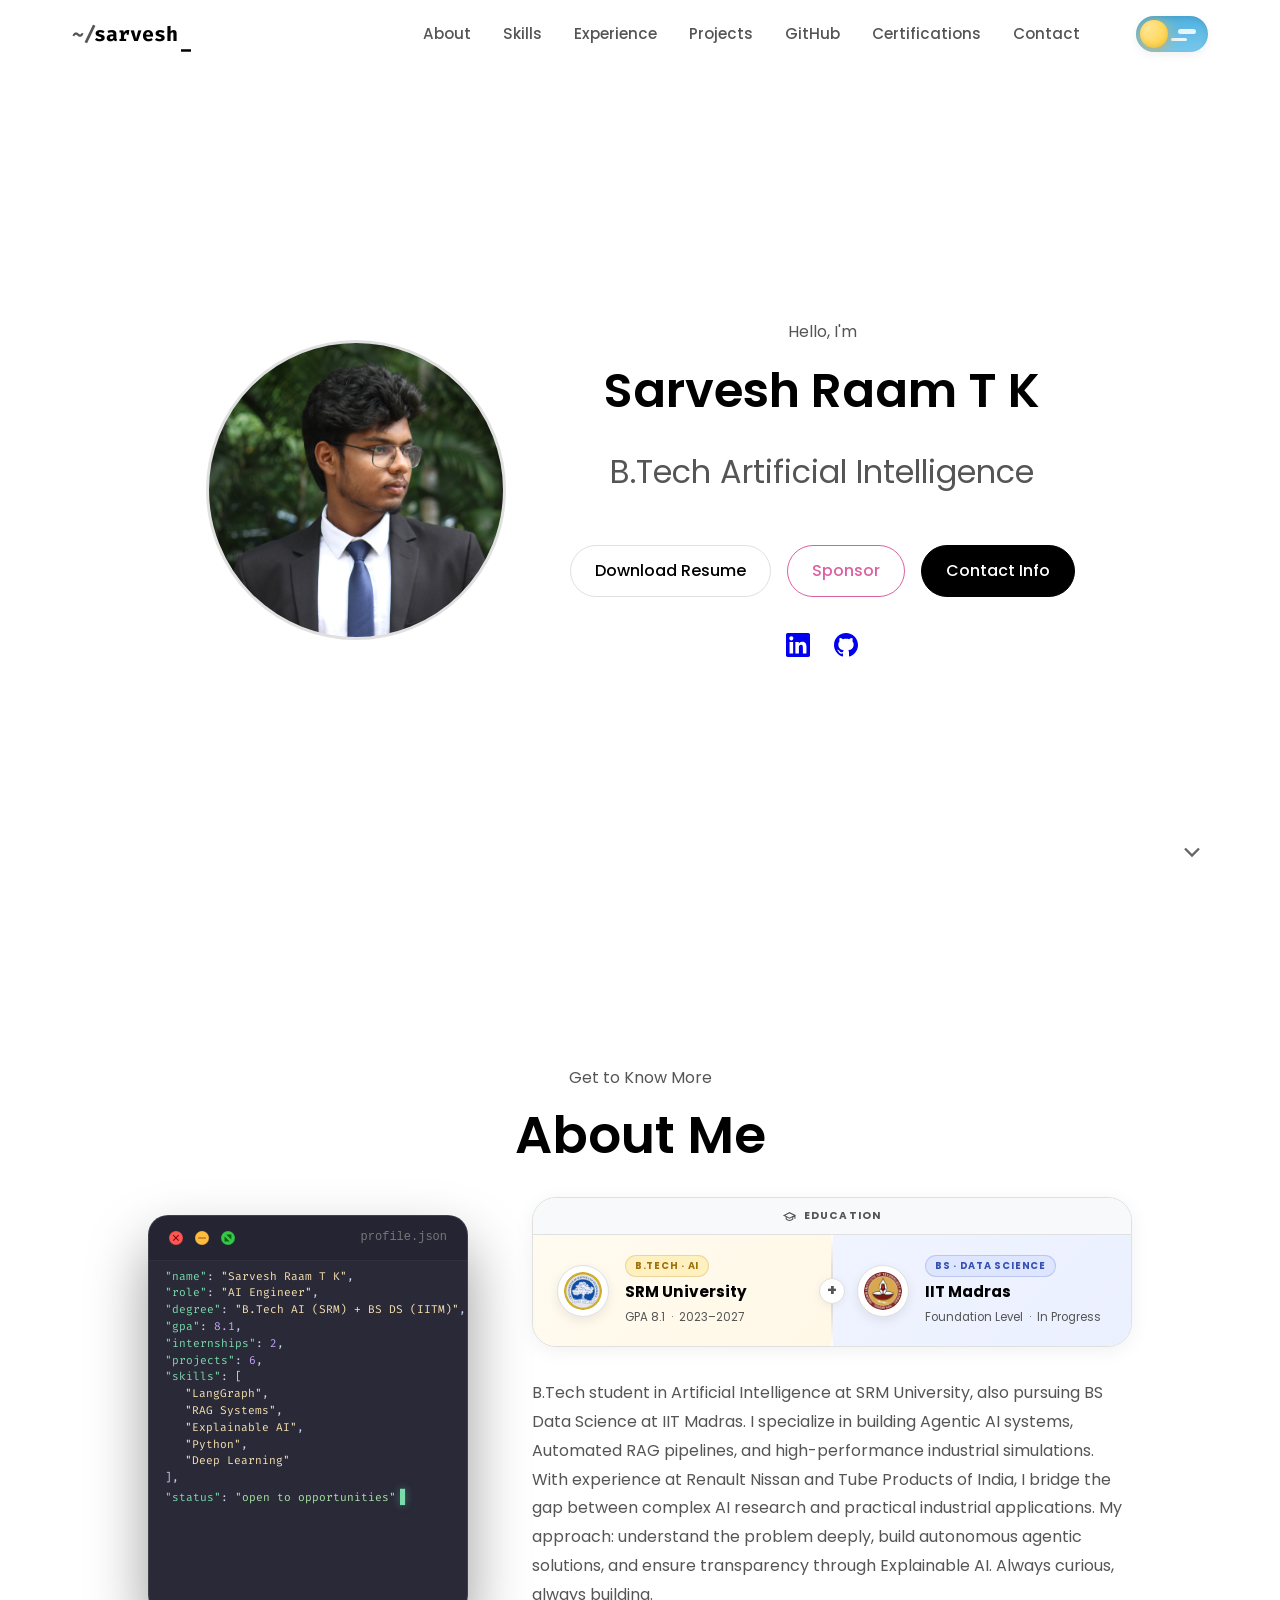
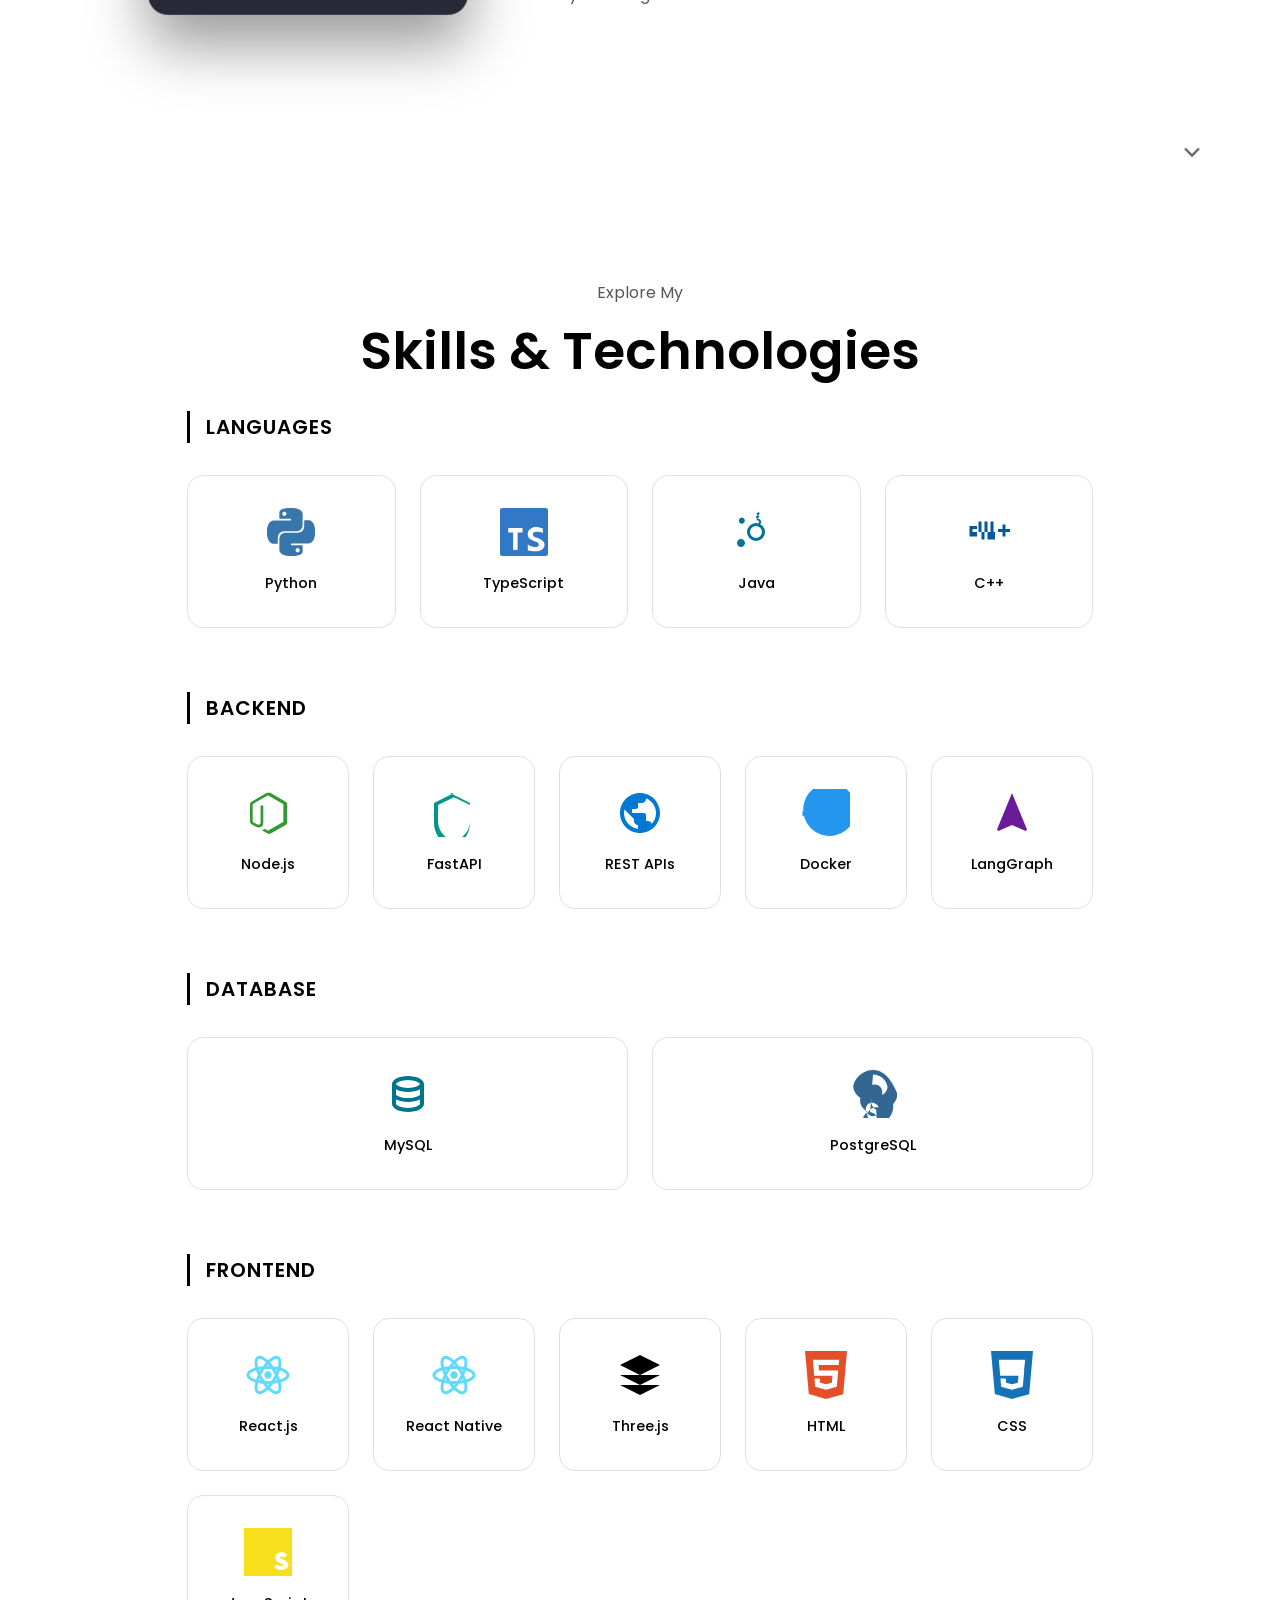
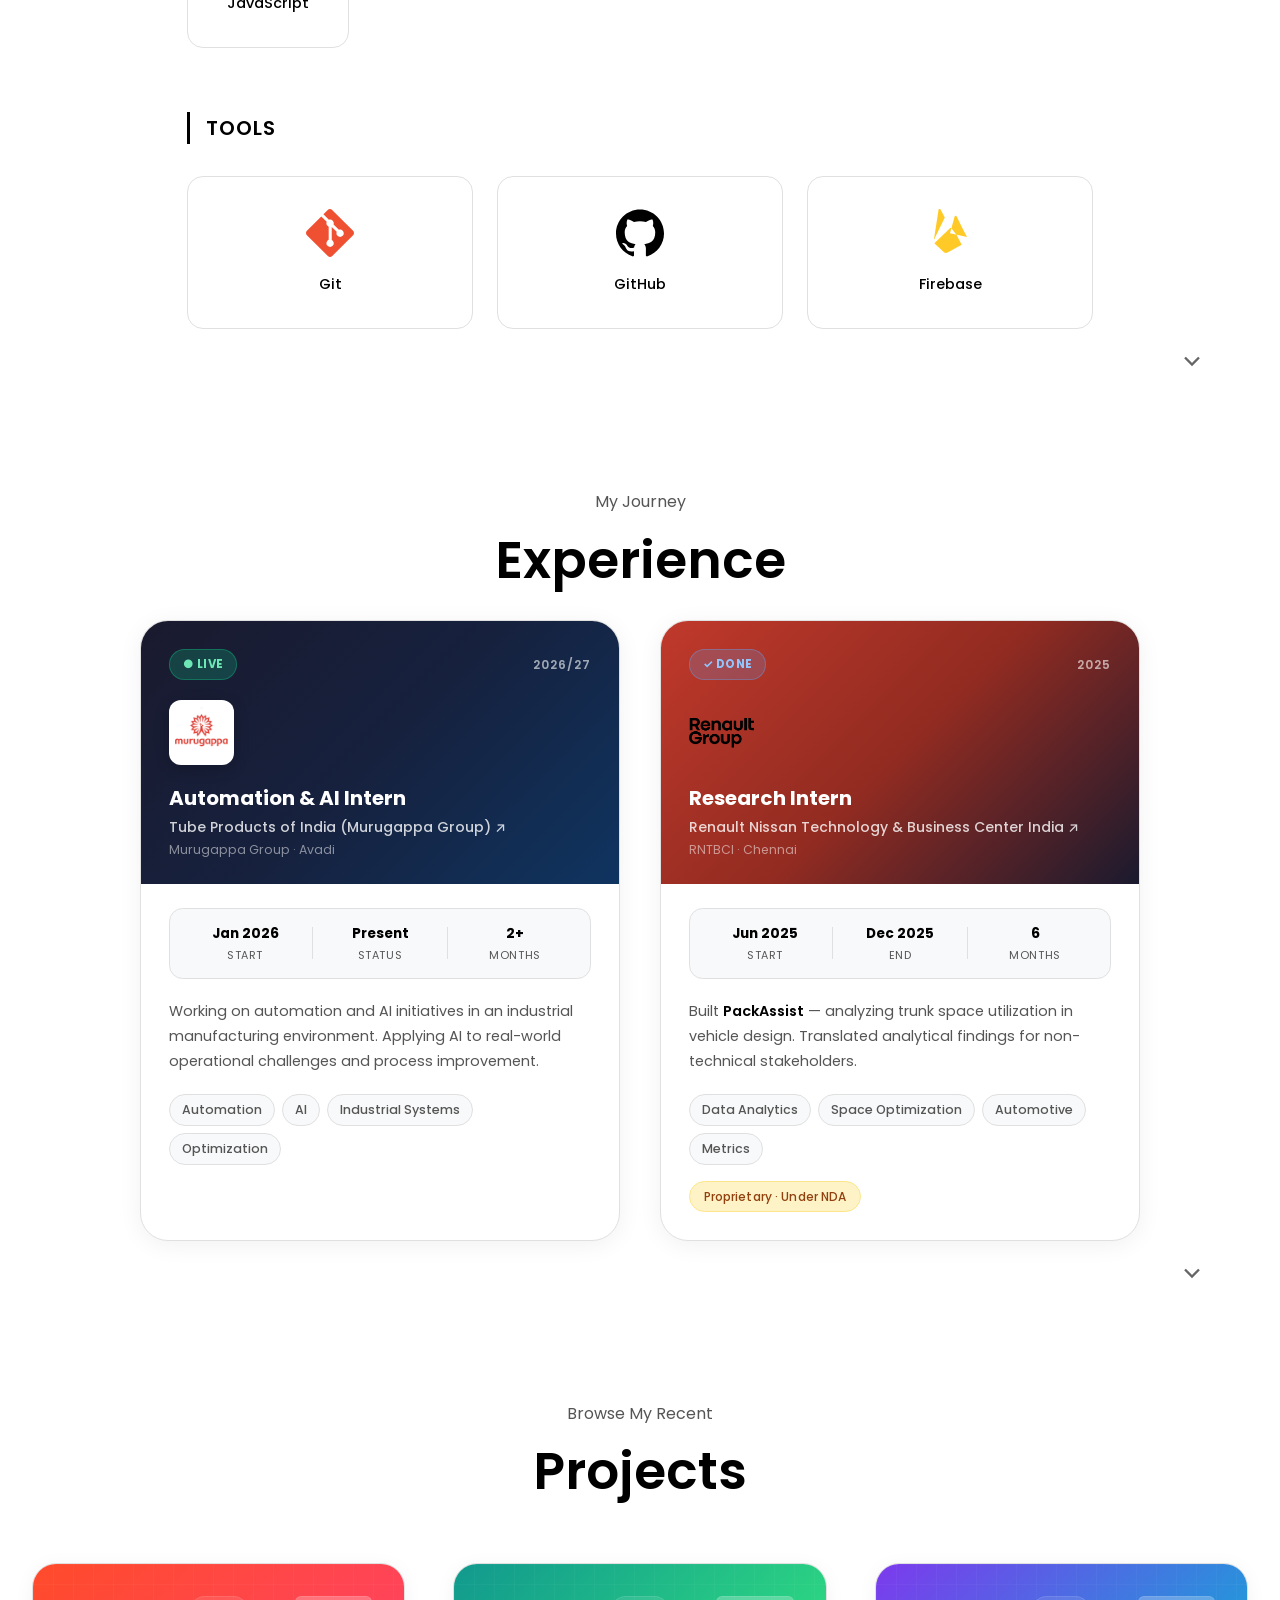
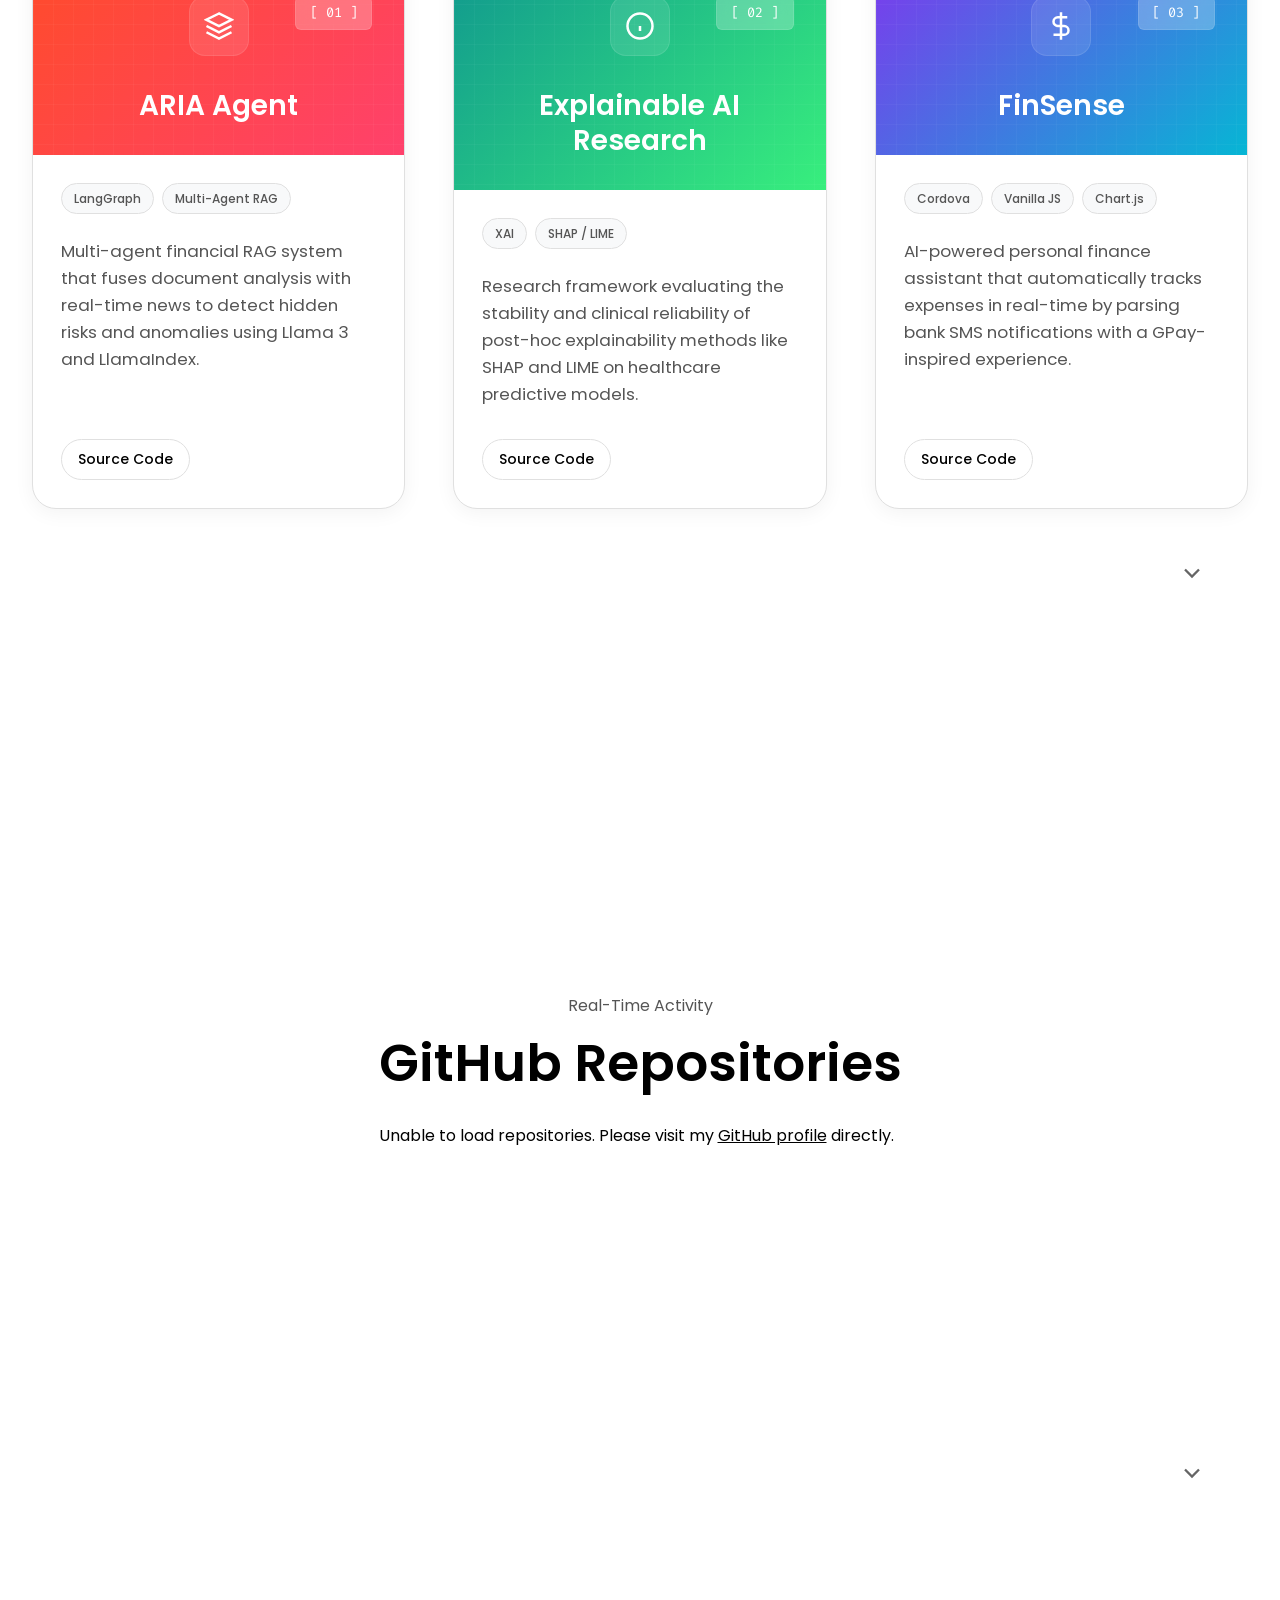
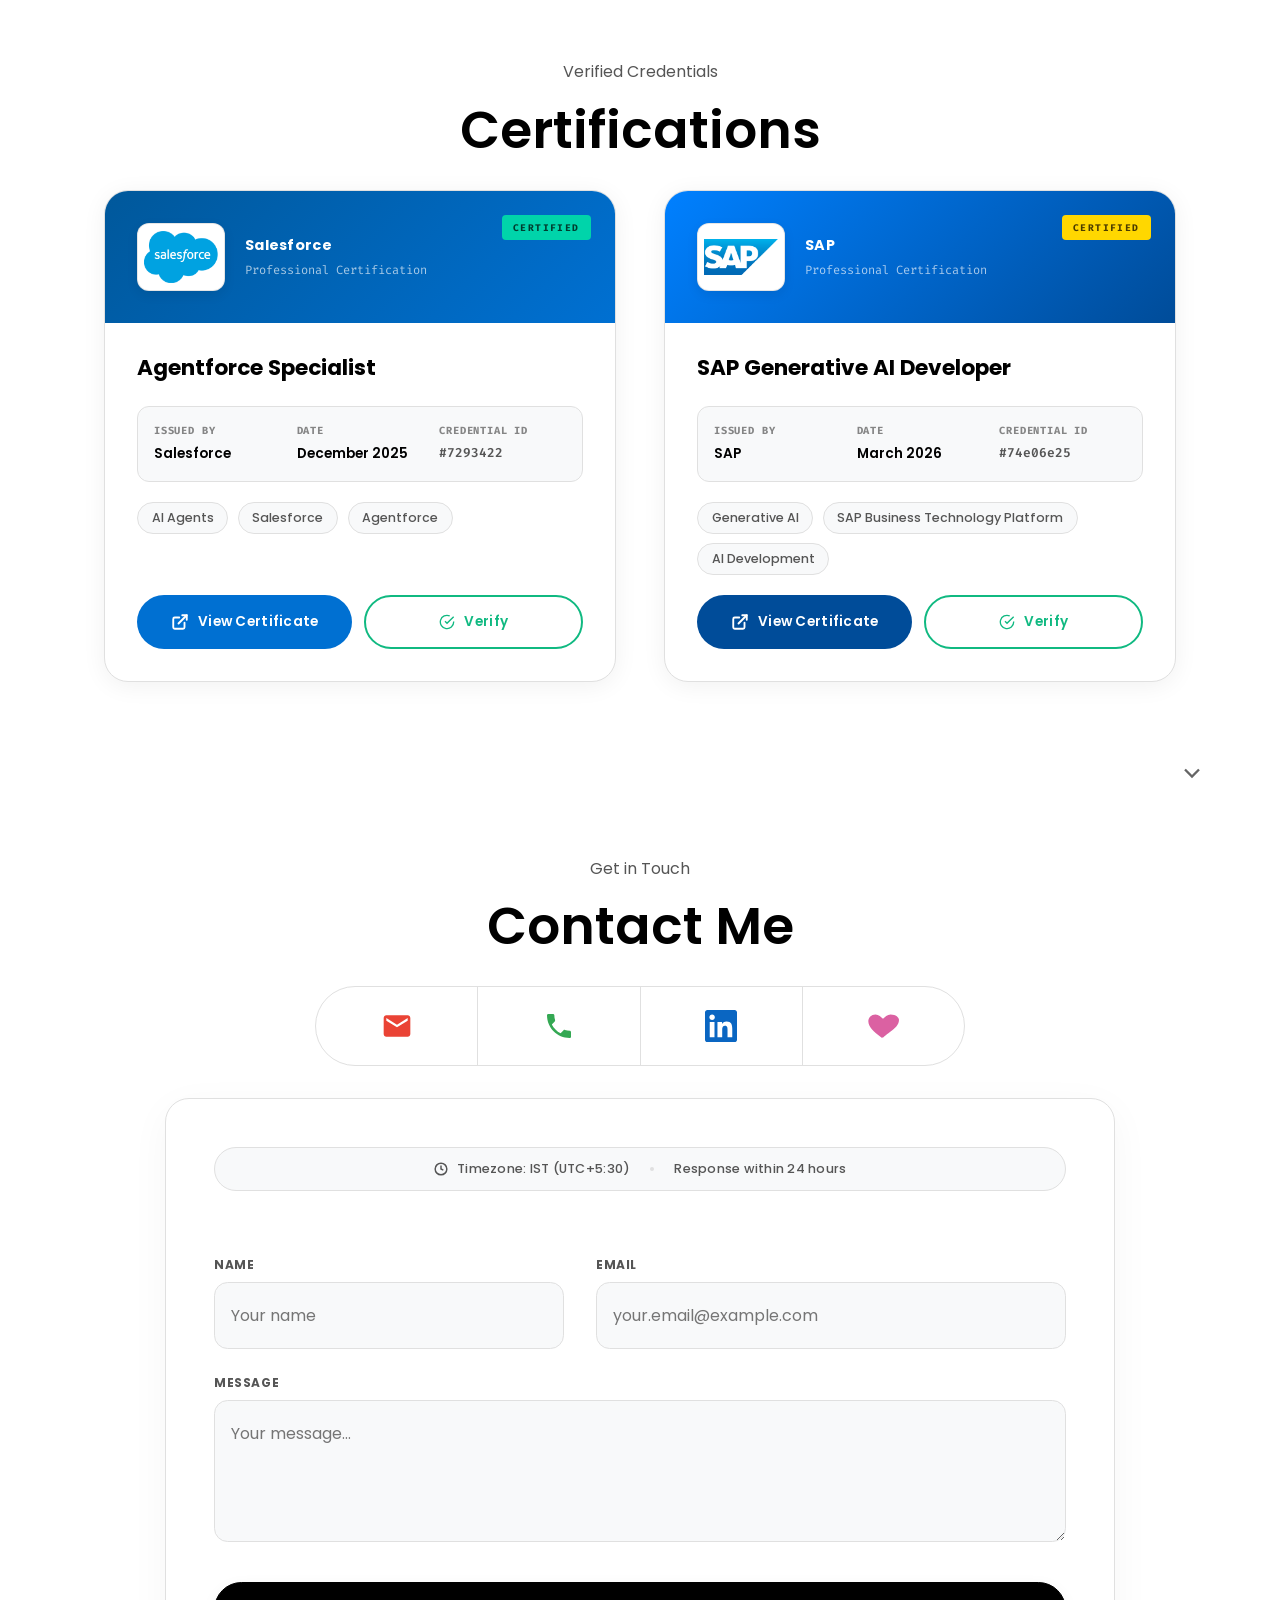
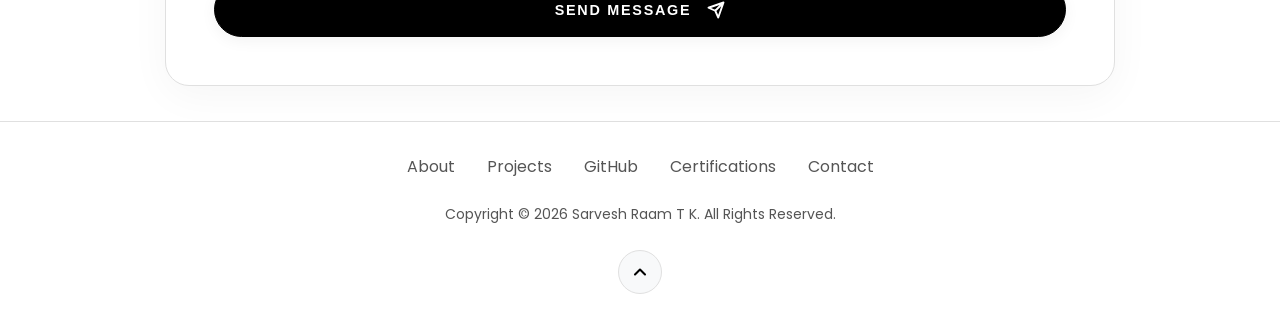
==== commit d15b7a2c: "update skills section" ====
--- a/index.html
+++ b/index.html
@@ -240,131 +240,161 @@
             <p class="section-subtitle">Explore My</p>
             <h2 class="section-title">Skills & Technologies</h2>
 
-            <div class="skills-grid">
-                <!-- Specialized AI & Agents -->
-                <div class="skill-item skill-no-link">
-                    <svg viewBox="0 0 24 24" fill="#6A1B9A" class="skill-logo">
-                        <path d="M12 2L4.5 20.29l.71.71L12 18l6.79 3 .71-.71L12 2z" />
-                    </svg>
-                    <span>LangGraph</span>
-                </div>
-
-                <div class="skill-item skill-no-link">
-                    <svg viewBox="0 0 24 24" fill="#2E7D32" class="skill-logo">
-                        <path d="M4 6h16V4H4v2zm0 5h16V9H4v2zm0 5h16v-2H4v2zm0 4h16v-2H4v2z" />
-                    </svg>
-                    <span>RAG / LlamaIndex</span>
-                </div>
-
-                <div class="skill-item skill-no-link">
-                    <svg viewBox="0 0 24 24" fill="#C62828" class="skill-logo">
-                        <path
-                            d="M12 22C6.477 22 2 17.523 2 12S6.477 2 12 2s10 4.477 10 10-4.477 10-10 10zm0-2a8 8 0 100-16 8 8 0 000 16zm-1-5h2v2h-2v-2zm0-8h2v6h-2V7z" />
-                    </svg>
-                    <span>Explainable AI</span>
-                </div>
-
-                <!-- Languages & Core Frameworks -->
-                <a href="https://www.python.org" target="_blank" rel="noopener noreferrer" class="skill-item">
-                    <svg viewBox="0 0 24 24" fill="#3776AB" class="skill-logo">
-                        <path
-                            d="M14.25.18l.9.2.73.26.59.3.45.32.34.34.25.34.16.33.1.3.04.26.02.2-.01.13V8.5l-.05.63-.13.55-.21.46-.26.38-.3.31-.33.25-.35.19-.35.14-.33.1-.3.07-.26.04-.21.02H8.77l-.69.05-.59.14-.5.22-.41.27-.33.32-.27.35-.2.36-.15.37-.1.35-.07.32-.04.27-.02.21v3.06H3.17l-.21-.03-.28-.07-.32-.12-.35-.18-.36-.26-.36-.36-.35-.46-.32-.59-.28-.73-.21-.88-.14-1.05-.05-1.23.06-1.22.16-1.04.24-.87.32-.71.36-.57.4-.44.42-.33.42-.24.4-.16.36-.1.32-.05.24-.01h.16l.06.01h8.16v-.83H6.18l-.01-2.75-.02-.37.05-.34.11-.31.17-.28.25-.26.31-.23.38-.2.44-.18.51-.15.58-.12.64-.1.71-.06.77-.04.84-.02 1.27.05zm-6.3 1.98l-.23.33-.08.41.08.41.23.34.33.22.41.09.41-.09.33-.22.23-.34.08-.41-.08-.41-.23-.33-.33-.22-.41-.09-.41.08zm13.09 3.95l.28.06.32.12.35.18.36.27.36.35.35.47.32.59.28.73.21.88.14 1.04.05 1.23-.06 1.23-.16 1.04-.24.86-.32.71-.36.57-.4.45-.42.33-.42.24-.4.16-.36.09-.32.05-.24.02-.16-.01h-8.22v.82h5.84l.01 2.76.02.36-.05.34-.11.31-.17.29-.25.25-.31.24-.38.2-.44.17-.51.15-.58.13-.64.09-.71.07-.77.04-.84.01-1.27-.04-1.07-.14-.9-.2-.73-.25-.59-.3-.45-.33-.34-.34-.25-.34-.16-.33-.1-.3-.04-.25-.02-.2.01-.13v-5.34l.05-.64.13-.54.21-.46.26-.38.3-.32.33-.24.35-.2.35-.14.33-.1.3-.06.26-.04.21-.02.13-.01h5.84l.69-.05.59-.14.5-.21.41-.28.33-.32.27-.35.2-.36.15-.36.1-.35.07-.32.04-.28.02-.21V6.07h2.09l.14.01zm-6.47 14.25l-.23.33-.08.41.08.41.23.33.33.23.41.08.41-.08.33-.23.23-.33.08-.41-.08-.41-.23-.33-.33-.23-.41-.08-.41.08z" />
-                    </svg>
-                    <span>Python</span>
-                </a>
-
-                <a href="https://fastapi.tiangolo.com" target="_blank" rel="noopener noreferrer" class="skill-item">
-                    <svg viewBox="0 0 24 24" fill="#009688" class="skill-logo">
-                        <path
-                            d="M12 2L2 7v10c0 5.55 3.84 10.74 9 12 5.16-1.26 9-6.45 9-12V7l-10-5zm0 2.18l8 3.82v8c0 4.52-3.13 8.78-8 9.82-4.87-1.04-8-5.3-8-9.82V8l8-3.82z" />
-                    </svg>
-                    <span>FastAPI</span>
-                </a>
-
-                <a href="https://www.mysql.com" target="_blank" rel="noopener noreferrer" class="skill-item">
-                    <svg viewBox="0 0 24 24" fill="#00758F" class="skill-logo">
-                        <path
-                            d="M12 3C7.58 3 4 4.79 4 7v10c0 2.21 3.59 4 8 4s8-1.79 8-4V7c0-2.21-3.58-4-8-4zm6 14c0 .55-2.69 2-6 2s-6-1.45-6-2v-2.23c1.61.78 3.72 1.23 6 1.23s4.39-.45 6-1.23V17zm0-4.55c-1.3.95-3.58 1.55-6 1.55s-4.7-.6-6-1.55V9.64c1.47.83 3.61 1.36 6 1.36s4.53-.53 6-1.36v2.81zM12 9C8.69 9 6 7.55 6 7s2.69-2 6-2 6 1.45 6 2-2.69 2-6 2z" />
-                    </svg>
-                    <span>MySQL &amp; ChromaDB</span>
-                </a>
-
-
-
-
-                <!-- ML / Data Science -->
-                <a href="https://scikit-learn.org" target="_blank" rel="noopener noreferrer" class="skill-item">
-                    <svg viewBox="0 0 24 24" fill="#F7931E" class="skill-logo">
-                        <path
-                            d="M12 2L3 4.5v6.75C3 17.1 7.5 21.45 12 22.5c4.5-1.05 9-5.4 9-11.25V4.5L12 2zm0 2.25l7.5 2.1v5.4c0 4.65-3.6 8.25-7.5 9.15-3.9-.9-7.5-4.5-7.5-9.15v-5.4L12 4.25z" />
-                    </svg>
-                    <span>Scikit-Learn</span>
-                </a>
-
-                <a href="https://www.tensorflow.org" target="_blank" rel="noopener noreferrer" class="skill-item">
-                    <svg viewBox="0 0 24 24" fill="#FF6F00" class="skill-logo">
-                        <path
-                            d="M12 2C6.48 2 2 6.48 2 12s4.48 10 10 10 10-4.48 10-10S17.52 2 12 2zm-2 15l-5-5 1.41-1.41L10 14.17l7.59-7.59L19 8l-9 9z" />
-                    </svg>
-                    <span>PyTorch / TF</span>
-                </a>
-
-                <a href="https://pandas.pydata.org" target="_blank" rel="noopener noreferrer" class="skill-item">
-                    <svg viewBox="0 0 24 24" fill="#0088CC" class="skill-logo">
-                        <path d="M7 2v11h3v9l7-12h-4l4-8z" />
-                    </svg>
-                    <span>Data Analysis</span>
-                </a>
-
-                <!-- Web Development -->
-                <a href="https://react.dev" target="_blank" rel="noopener noreferrer" class="skill-item">
-                    <svg viewBox="0 0 24 24" fill="#61DAFB" class="skill-logo">
-                        <path
-                            d="M12 10.11c1.03 0 1.87.84 1.87 1.89 0 1-.84 1.85-1.87 1.85S10.13 13 10.13 12c0-1.05.84-1.89 1.87-1.89M7.37 20c.63.38 2.01-.2 3.6-1.7-.52-.59-1.03-1.23-1.51-1.9-.82-.08-1.63-.2-2.4-.36-.51 2.14-.32 3.61.31 3.96m.71-5.74l-.29-.51c-.11.29-.22.58-.29.86.27.06.57.11.88.16l-.3-.51m6.54-.76l.81-1.5-.81-1.5c-.3-.53-.62-1-.91-1.47C13.17 9 12.6 9 12 9s-1.17 0-1.71.03c-.29.47-.61.94-.91 1.47L8.57 12l.81 1.5c.3.53.62 1 .91 1.47.54.03 1.11.03 1.71.03s1.17 0 1.71-.03c.29-.47.61-.94.91-1.47M12 6.78c-.19.22-.39.45-.59.72h1.18c-.2-.27-.4-.5-.59-.72m0 10.44c.19-.22.39-.45.59-.72h-1.18c.2.27.4.5.59.72M16.62 4c-.62-.38-2 .2-3.59 1.7.52.59 1.03 1.23 1.51 1.9.82.08 1.63.2 2.4.36.51-2.14.32-3.61-.32-3.96m-.7 5.74l.29.51c.11-.29.22-.58.29-.86-.27-.06-.57-.11-.88-.16l.3.51m1.45-7.05c1.47.84 1.63 3.05 1.01 5.63 2.54.75 4.37 1.99 4.37 3.68s-1.83 2.93-4.37 3.68c.62 2.58.46 4.79-1.01 5.63-1.46.84-3.45-.12-5.37-1.95-1.92 1.83-3.91 2.79-5.38 1.95-1.46-.84-1.62-3.05-1-5.63-2.54-.75-4.37-1.99-4.37-3.68s1.83-2.93 4.37-3.68c-.62-2.58-.46-4.79 1-5.63 1.47-.84 3.46.12 5.38 1.95 1.92-1.83 3.91-2.79 5.37-1.95M17.08 12c.34.75.64 1.5.89 2.26 2.1-.63 3.28-1.53 3.28-2.26s-1.18-1.63-3.28-2.26c-.25.76-.55 1.51-.89 2.26M6.92 12c-.34-.75-.64-1.5-.89-2.26-2.1.63-3.28 1.53-3.28 2.26s1.18 1.63 3.28 2.26c.25-.76.55-1.51.89-2.26m9 2.26l-.3.51c.31-.05.61-.1.88-.16-.07-.28-.18-.57-.29-.86l-.29.51m-2.89 4.04c1.59 1.5 2.97 2.08 3.59 1.7.64-.35.83-1.82.32-3.96-.77.16-1.58.28-2.4.36-.48.67-.99 1.31-1.51 1.9zM8.08 9.74l.3-.51c-.31.05-.61.1-.88.16.07.28.18.57.29.86l.29-.51m2.89-4.04C9.38 4.2 8 3.62 7.37 4c-.63.35-.82 1.82-.31 3.96.77-.16 1.58-.28 2.4-.36.48-.67.99-1.31 1.51-1.9z" />
-                    </svg>
-                    <span>React</span>
-                </a>
-
-                <a href="https://nodejs.org" target="_blank" rel="noopener noreferrer" class="skill-item">
-                    <svg viewBox="0 0 24 24" fill="#339933" class="skill-logo">
-                        <path
-                            d="M12 1.85c-.27 0-.55.07-.78.2l-7.44 4.3c-.48.28-.78.8-.78 1.36v8.58c0 .56.3 1.08.78 1.36l1.95 1.12c.95.46 1.27.47 1.71.47 1.4 0 2.21-.85 2.21-2.33V8.44c0-.12-.1-.22-.22-.22H8.5c-.13 0-.23.1-.23.22v8.47c0 .66-.68 1.31-1.77.76L4.45 16.5a.26.26 0 01-.11-.21V7.71c0-.09.04-.17.11-.21l7.44-4.29c.06-.04.16-.04.22 0l7.44 4.29c.07.04.11.12.11.21v8.58c0 .08-.04.16-.11.21l-7.44 4.29c-.06.04-.16.04-.22 0L10.6 20c-.07-.03-.14-.04-.2-.01-.53.3-.63.36-1.12.51-.12.04-.31.11.07.32l2.48 1.47c.24.14.5.21.77.21s.54-.07.78-.21l7.44-4.29c.48-.28.78-.8.78-1.36V7.71c0-.56-.3-1.08-.78-1.36l-7.44-4.3c-.23-.13-.5-.2-.78-.2z" />
-                    </svg>
-                    <span>Node.js</span>
-                </a>
-
-                <div class="skill-item skill-no-link">
-                    <svg viewBox="0 0 24 24" fill="#0078D4" class="skill-logo">
-                        <path
-                            d="M12 2C6.48 2 2 6.48 2 12s4.48 10 10 10 10-4.48 10-10S17.52 2 12 2zm-1 17.93c-3.95-.49-7-3.85-7-7.93 0-.62.08-1.21.21-1.79L9 15v1c0 1.1.9 2 2 2v1.93zm6.9-2.54c-.26-.81-1-1.39-1.9-1.39h-1v-3c0-.55-.45-1-1-1H8v-2h2c.55 0 1-.45 1-1V7h2c1.1 0 2-.9 2-2v-.41c2.93 1.19 5 4.06 5 7.41 0 2.08-.8 3.97-2.1 5.39z" />
-                    </svg>
-                    <span>REST APIs</span>
-                </div>
-
-                <!-- DevOps & Infrastructure -->
-                <a href="https://git-scm.com" target="_blank" rel="noopener noreferrer" class="skill-item">
-                    <svg viewBox="0 0 24 24" fill="#F05032" class="skill-logo">
-                        <path
-                            d="M23.546 10.93L13.067.452c-.604-.603-1.582-.603-2.188 0L8.708 2.627l2.76 2.76c.645-.215 1.379-.07 1.889.441.516.515.658 1.258.438 1.9l2.658 2.66c.645-.223 1.387-.078 1.9.435.721.72.721 1.884 0 2.604-.719.719-1.881.719-2.6 0-.539-.541-.674-1.337-.404-1.996L12.86 8.955v6.525c.176.086.342.203.488.348.713.721.713 1.883 0 2.6-.719.721-1.889.721-2.609 0-.719-.719-.719-1.879 0-2.598.182-.18.387-.316.605-.406V8.835c-.217-.091-.424-.222-.6-.401-.545-.545-.676-1.342-.396-2.009L7.636 3.7.45 10.881c-.6.605-.6 1.584 0 2.189l10.48 10.477c.604.604 1.582.604 2.186 0l10.43-10.43c.605-.603.605-1.582 0-2.187" />
-                    </svg>
-                    <span>Git / Docker</span>
-                </a>
-
-                <a href="https://github.com/sarvesh-raam" target="_blank" rel="noopener noreferrer" class="skill-item">
-                    <svg viewBox="0 0 24 24" fill="var(--color-text-primary)" class="skill-logo">
-                        <path
-                            d="M12 .297c-6.63 0-12 5.373-12 12 0 5.303 3.438 9.8 8.205 11.385.6.113.82-.258.82-.577 0-.285-.01-1.04-.015-2.04-3.338.724-4.042-1.61-4.042-1.61C4.422 18.07 3.633 17.7 3.633 17.7c-1.087-.744.084-.729.084-.729 1.205.084 1.838 1.236 1.838 1.236 1.07 1.835 2.809 1.305 3.495.998.108-.776.417-1.305.76-1.605-2.665-.3-5.466-1.332-5.466-5.93 0-1.31.465-2.38 1.235-3.22-.135-.303-.54-1.523.105-3.176 0 0 1.005-.322 3.3 1.23.96-.267 1.98-.399 3-.405 1.02.006 2.04.138 3 .405 2.28-1.552 3.285-1.23 3.285-1.23.645 1.653.24 2.873.12 3.176.765.84 1.23 1.91 1.23 3.22 0 4.61-2.805 5.625-5.475 5.92.42.36.81 1.096.81 2.22 0 1.606-.015 2.896-.015 3.286 0 .315.21.69.825.57C20.565 22.092 24 17.592 24 12.297c0-6.627-5.373-12-12-12" />
-                    </svg>
-                    <span>GitHub</span>
-                </a>
-
-                <a href="https://aws.amazon.com" target="_blank" rel="noopener noreferrer" class="skill-item">
-                    <svg viewBox="0 0 24 24" fill="#FF9900" class="skill-logo">
-                        <path
-                            d="M19.35 10.04C18.67 6.59 15.64 4 12 4 9.11 4 6.6 5.64 5.35 8.04 2.34 8.36 0 10.91 0 14c0 3.31 2.69 6 6 6h13c2.76 0 5-2.24 5-5 0-2.64-2.05-4.78-4.65-4.96z" />
-                    </svg>
-                    <span>Cloud Computing</span>
-                </a>
+            <div class="skills-container">
+                <!-- Languages -->
+                <div class="skill-category">
+                    <h3 class="category-title">Languages</h3>
+                    <div class="skills-grid">
+                        <a href="https://www.python.org" target="_blank" rel="noopener noreferrer" class="skill-item">
+                            <svg viewBox="0 0 24 24" fill="#3776AB" class="skill-logo">
+                                <path d="M14.25.18l.9.2.73.26.59.3.45.32.34.34.25.34.16.33.1.3.04.26.02.2-.01.13V8.5l-.05.63-.13.55-.21.46-.26.38-.3.31-.33.25-.35.19-.35.14-.33.1-.3.07-.26.04-.21.02H8.77l-.69.05-.59.14-.5.22-.41.27-.33.32-.27.35-.2.36-.15.37-.1.35-.07.32-.04.27-.02.21v3.06H3.17l-.21-.03-.28-.07-.32-.12-.35-.18-.36-.26-.36-.36-.35-.46-.32-.59-.28-.73-.21-.88-.14-1.05-.05-1.23.06-1.22.16-1.04.24-.87.32-.71.36-.57.4-.44.42-.33.42-.24.4-.16.36-.1.32-.05.24-.01h.16l.06.01h8.16v-.83H6.18l-.01-2.75-.02-.37.05-.34.11-.31.17-.28.25-.26.31-.23.38-.2.44-.18.51-.15.58-.12.64-.1.71-.06.77-.04.84-.02 1.27.05zm-6.3 1.98l-.23.33-.08.41.08.41.23.34.33.22.41.09.41-.09.33-.22.23-.34.08-.41-.08-.41-.23-.33-.33-.22-.41-.09-.41.08zm13.09 3.95l.28.06.32.12.35.18.36.27.36.35.35.47.32.59.28.73.21.88.14 1.04.05 1.23-.06 1.23-.16 1.04-.24.86-.32.71-.36.57-.4.45-.42.33-.42.24-.4.16-.36.09-.32.05-.24.02-.16-.01h-8.22v.82h5.84l.01 2.76.02.36-.05.34-.11.31-.17.29-.25.25-.31.24-.38.2-.44.17-.51.15-.58.13-.64.09-.71.07-.77.04-.84.01-1.27-.04-1.07-.14-.9-.2-.73-.25-.59-.3-.45-.33-.34-.34-.25-.34-.16-.33-.1-.3-.04-.25-.02-.2.01-.13v-5.34l.05-.64.13-.54.21-.46.26-.38.3-.32.33-.24.35-.2.35-.14.33-.1.3-.06.26-.04.21-.02.13-.01h5.84l.69-.05.59-.14.5-.21.41-.28.33-.32.27-.35.2-.36.15-.36.1-.35.07-.32.04-.28.02-.21V6.07h2.09l.14.01zm-6.47 14.25l-.23.33-.08.41.08.41.23.33.33.23.41.08.41-.08.33-.23.23-.33.08-.41-.08-.41-.23-.33-.33-.23-.41-.08-.41.08z" />
+                            </svg>
+                            <span>Python</span>
+                        </a>
+                        <a href="https://www.typescriptlang.org/" target="_blank" rel="noopener noreferrer" class="skill-item">
+                            <svg viewBox="0 0 24 24" fill="#3178C6" class="skill-logo">
+                                <path d="M1.125 0C.502 0 0 .502 0 1.125V22.875C0 23.498.502 24 1.125 24h21.75c.623 0 1.125-.502 1.125-1.125V1.125C24 .502 23.498 0 22.875 0H1.125zm17.363 9.75c.612 0 1.154.037 1.627.111a6.38 6.38 0 0 1 1.306.34v2.458a3.95 3.95 0 0 0-.643-.361 5.093 5.093 0 0 0-.717-.26 5.453 5.453 0 0 0-.814-.142 6.25 6.25 0 0 0-.815-.053c-.676 0-1.175.101-1.496.303-.322.202-.482.546-.482 1.032 0 .252.054.473.163.662.109.189.278.359.508.511.23.151.527.285.893.403a11.9 11.9 0 0 1 1.447.547c.487.213.939.45 1.354.712.416.261.762.583 1.038.967.277.383.415.863.415 1.44 0 .607-.162 1.132-.488 1.577a3.424 3.424 0 0 1-1.354 1.083 4.881 4.881 0 0 1-1.957.545c-.712.063-1.417.063-2.115 0a7.29 7.29 0 0 1-1.391-.188 7.413 7.413 0 0 1-1.07-.339V18.28c.279.193.632.389 1.057.587.426.198.885.353 1.377.465.493.112.927.168 1.301.168.606 0 1.052-.102 1.34-.305.288-.203.432-.505.432-.905 0-.206-.044-.396-.133-.57a1.288 1.288 0 0 0-.432-.465c-.2-.136-.484-.265-.852-.386a10.654 10.654 0 0 1-1.419-.551 5.033 5.033 0 0 1-1.354-.73 3.093 3.093 0 0 1-.977-1.017c-.24-.412-.359-.953-.359-1.621 0-.71.159-1.291.477-1.744a3.593 3.593 0 0 1 1.354-1.108 5.417 5.417 0 0 1 2.067-.547c.736-.063 1.459-.063 2.169 0zM4.125 10h7.125v2.194H8.813V21H6.563v-8.806H4.125V10z" />
+                            </svg>
+                            <span>TypeScript</span>
+                        </a>
+                        <div class="skill-item skill-no-link">
+                            <svg viewBox="0 0 24 24" fill="#007396" class="skill-logo">
+                                <path d="M12.986 2.457c-.12.008-.246.024-.37.05a.434.434 0 0 0-.332.338.435.435 0 0 0 .341.517c.563.111.905.436.905.867 0 .42-.32.748-.867.868a.434.434 0 0 0-.341.516.434.434 0 0 0 .341.517c.563.111.905.436.905.867s-.342.756-.905.867a.434.434 0 0 0-.341.517c.07.24.323.38.563.308 1.057-.206 1.706-.82 1.706-1.692 0-.872-.649-1.486-1.706-1.692-.563-.111-.905-.436-.905-.867s.342-.756.905-.867c.563-.111.905-.436.905-.867s-.342-.756-.905-.867c-.035-.008-.073-.012-.112-.014zM4.908 4.792a1.302 1.302 0 0 0-.441.06c-.66.241-1.077.94-1.01 1.637.06.602.483 1.132 1.057 1.328a1.3 1.3 0 0 0 .42.06c.66-.01 1.23-.46 1.41-1.1s-.04-1.32-.54-1.71c-.24-.18-.59-.28-.89-.28zM12 7.5a4.5 4.5 0 0 0-4.5 4.5 4.5 4.5 0 0 0 4.5 4.5 4.5 4.5 0 0 0 4.5-4.5A4.5 4.5 0 0 0 12 7.5zm0 1.5a3 3 0 0 1 3 3 3 3 0 0 1-3 3 3 3 0 0 1-3-3 3 3 0 0 1 3-3zM4.5 15.5c-1.105 0-2 .895-2 2s.895 2 2 2 2-.895 2-2-.895-2-2-2z" />
+                            </svg>
+                            <span>Java</span>
+                        </div>
+                        <div class="skill-item skill-no-link">
+                            <svg viewBox="0 0 24 24" fill="#00599C" class="skill-logo">
+                                <path d="M22.5 10.5h-2.25V8.25h-1.5V10.5h-2.25v1.5h2.25v2.25h1.5V12h2.25v-1.5zm-11.25 1.5v3.75h3.75V12h-3.75zm-3 0v3.75h1.5V12h-1.5zM2.25 10.5v3.75H6V12H3.75v-1.5H6V9H2.25v1.5zm4.5-3.75h1.5V12h-1.5V6.75zm3 0h1.5V12h-1.5V6.75zm3 0h1.5V12h-1.5V6.75z" />
+                            </svg>
+                            <span>C++</span>
+                        </div>
+                    </div>
+                </div>
+
+                <!-- Backend -->
+                <div class="skill-category">
+                    <h3 class="category-title">Backend</h3>
+                    <div class="skills-grid">
+                        <a href="https://nodejs.org" target="_blank" rel="noopener noreferrer" class="skill-item">
+                            <svg viewBox="0 0 24 24" fill="#339933" class="skill-logo">
+                                <path d="M12 1.85c-.27 0-.55.07-.78.2l-7.44 4.3c-.48.28-.78.8-.78 1.36v8.58c0 .56.3 1.08.78 1.36l1.95 1.12c.95.46 1.27.47 1.71.47 1.4 0 2.21-.85 2.21-2.33V8.44c0-.12-.1-.22-.22-.22H8.5c-.13 0-.23.1-.23.22v8.47c0 .66-.68 1.31-1.77.76L4.45 16.5a.26.26 0 01-.11-.21V7.71c0-.09.04-.17.11-.21l7.44-4.29c.06-.04.16-.04.22 0l7.44 4.29c.07.04.11.12.11.21v8.58c0 .08-.04.16-.11.21l-7.44 4.29c-.06.04-.16.04-.22 0L10.6 20c-.07-.03-.14-.04-.2-.01-.53.3-.63.36-1.12.51-.12.04-.31.11.07.32l2.48 1.47c.24.14.5.21.77.21s.54-.07.78-.21l7.44-4.29c.48-.28.78-.8.78-1.36V7.71c0-.56-.3-1.08-.78-1.36l-7.44-4.3c-.23-.13-.5-.2-.78-.2z" />
+                            </svg>
+                            <span>Node.js</span>
+                        </a>
+                        <a href="https://fastapi.tiangolo.com" target="_blank" rel="noopener noreferrer" class="skill-item">
+                            <svg viewBox="0 0 24 24" fill="#009688" class="skill-logo">
+                                <path d="M12 2L2 7v10c0 5.55 3.84 10.74 9 12 5.16-1.26 9-6.45 9-12V7l-10-5zm0 2.18l8 3.82v8c0 4.52-3.13 8.78-8 9.82-4.87-1.04-8-5.3-8-9.82V8l8-3.82z" />
+                            </svg>
+                            <span>FastAPI</span>
+                        </a>
+                        <div class="skill-item skill-no-link">
+                            <svg viewBox="0 0 24 24" fill="#0078D4" class="skill-logo">
+                                <path d="M12 2C6.48 2 2 6.48 2 12s4.48 10 10 10 10-4.48 10-10S17.52 2 12 2zm-1 17.93c-3.95-.49-7-3.85-7-7.93 0-.62.08-1.21.21-1.79L9 15v1c0 1.1.9 2 2 2v1.93zm6.9-2.54c-.26-.81-1-1.39-1.9-1.39h-1v-3c0-.55-.45-1-1-1H8v-2h2c.55 0 1-.45 1-1V7h2c1.1 0 2-.9 2-2v-.41c2.93 1.19 5 4.06 5 7.41 0 2.08-.8 3.97-2.1 5.39z" />
+                            </svg>
+                            <span>REST APIs</span>
+                        </div>
+                        <a href="https://www.docker.com/" target="_blank" rel="noopener noreferrer" class="skill-item">
+                            <svg viewBox="0 0 24 24" fill="#2496ED" class="skill-logo">
+                                <path d="M13.983 11.078h2.119c.102 0 .186.084.186.186v2.119c0 .102-.084.186-.186.186h-2.119a.186.186 0 0 1-.186-.186v-2.119c0-.102.084-.186.186-.186zM11.283 11.078h2.119c.102 0 .186.084.186.186v2.119c0 .102-.084.186-.186.186h-2.119a.186.186 0 0 1-.186-.186v-2.119c0-.102.084-.186.186-.186zM11.283 8.378h2.119c.102 0 .186.084.186.186v2.119c0 .102-.084.186-.186.186h-2.119a.186.186 0 0 1-.186-.186V8.564c0-.102.084-.186.186-.186zm-2.7 2.7h2.119c.102 0 .186.084.186.186v2.119c0 .102-.084.186-.186.186H8.583a.186.186 0 0 1-.186-.186v-2.119c0-.102.084-.186.186-.186zm-2.7 0h2.119c.102 0 .186.084.186.186v2.119c0 .102-.084.186-.186.186H5.883a.186.186 0 0 1-.186-.186v-2.119c0-.102.084-.186.186-.186zm-2.7 0h2.119c.102 0 .186.084.186.186v2.119c0 .102-.084.186-.186.186H3.183a.186.186 0 0 1-.186-.186v-2.119c0-.102.084-.186.186-.186zm-2.7 0h2.119c.102 0 .186.084.186.186v2.119c0 .102-.084.186-.186.186H.483a.186.186 0 0 1-.186-.186v-2.119c0-.102.084-.186.186-.186zm-2.7 0h2.119c.102 0 .186.084.186.186v2.119c0 .102-.084.186-.186.186h-2.119a.186.186 0 0 1-.186-.186v-2.119c0-.102.084-.186.186-.186zm-2.7 0h2.119c.102 0 .186.084.186.186v2.119c0 .102-.084.186-.186.186h-2.119a.186.186 0 0 1-.186-.186v-2.119c0-.102.084-.186.186-.186zM13.83 23.444c-7.29 0-13.2-5.91-13.2-13.2s5.91-13.2 13.2-13.2 13.2 5.91 13.2 13.2-5.91 13.2-13.2 13.2z" />
+                            </svg>
+                            <span>Docker</span>
+                        </a>
+                        <div class="skill-item skill-no-link">
+                            <svg viewBox="0 0 24 24" fill="#6A1B9A" class="skill-logo">
+                                <path d="M12 2L4.5 20.29l.71.71L12 18l6.79 3 .71-.71L12 2z" />
+                            </svg>
+                            <span>LangGraph</span>
+                        </div>
+                    </div>
+                </div>
+
+                <!-- Database -->
+                <div class="skill-category">
+                    <h3 class="category-title">Database</h3>
+                    <div class="skills-grid">
+                        <a href="https://www.mysql.com" target="_blank" rel="noopener noreferrer" class="skill-item">
+                            <svg viewBox="0 0 24 24" fill="#00758F" class="skill-logo">
+                                <path d="M12 3C7.58 3 4 4.79 4 7v10c0 2.21 3.59 4 8 4s8-1.79 8-4V7c0-2.21-3.58-4-8-4zm6 14c0 .55-2.69 2-6 2s-6-1.45-6-2v-2.23c1.61.78 3.72 1.23 6 1.23s4.39-.45 6-1.23V17zm0-4.55c-1.3.95-3.58 1.55-6 1.55s-4.7-.6-6-1.55V9.64c1.47.83 3.61 1.36 6 1.36s4.53-.53 6-1.36v2.81zM12 9C8.69 9 6 7.55 6 7s2.69-2 6-2 6 1.45 6 2-2.69 2-6 2z" />
+                            </svg>
+                            <span>MySQL</span>
+                        </a>
+                        <a href="https://www.postgresql.org/" target="_blank" rel="noopener noreferrer" class="skill-item">
+                            <svg viewBox="0 0 24 24" fill="#336791" class="skill-logo">
+                                <path d="M12.007 0C7.307 0 3.23 3.46 2.12 7.82c-.01.04-.01.07-.01.11 0 1.95.83 3.71 2.17 4.96.26.24.54.46.84.66.17.11.35.21.54.3-.08.41-.12.83-.12 1.26 0 1.98.92 3.74 2.37 4.88.23.18.48.34.74.48.16.08.33.15.51.21-.06.33-.09.67-.09 1.01 0 2.35 1.51 4.3 3.58 4.97.16.05.32.09.49.12.16.03.32.04.49.04 4.7 0 8.52-3.82 8.52-8.52 0-.25-.01-.5-.03-.75-.02-.2-.05-.4-.08-.6 1.34-1.25 2.17-3.01 2.17-4.96 0-.04-.01-.07-.01-.11C20.78 3.46 16.707 0 12.007 0zm0 2.21c3.55 0 6.64 2.61 7.21 6.07.01.04.01.08.01.12 0 1.25-.53 2.38-1.39 3.2-.24.23-.52.43-.82.6-.14.08-.28.15-.43.21.05-.33.08-.66.08-1 0-.6-.11-1.17-.3-1.7-.1-.28-.23-.55-.38-.8-.3-.48-.71-.88-1.2-1.18-.3-.18-.63-.31-.98-.38-.34-.07-.69-.1-1.05-.1-1.42 0-2.65.75-3.35 1.88-.13.2-.24.42-.33.64-.13.34-.21.7-.24 1.07-.01.1-.01.2-.01.3 0 .42.06.83.17 1.22.06.22.15.43.26.63.15.28.34.53.56.75.25.25.54.46.86.62.15.08.31.14.47.19-.07.41-.1.83-.1 1.26 0 1.25.53 2.38 1.39 3.2.24.23.52.43.82.6.14.08.28.15.43.21-.05.33-.08.66-.08 1 0 .6.11 1.17.3 1.7-.57.35-1.24.55-1.96.55-1.95 0-3.53-1.58-3.53-3.53 0-.17.01-.34.04-.51.05-.28.13-.55.24-.8.3-.67.82-1.22 1.48-1.55.23-.12.48-.2.74-.24.16-.03.32-.04.49-.04.42 0 .83.06 1.22.17.22.06.43.15.63.26.28.15.53.34.75.56.25.25.46.54.62.86.08.15.14.31.19.47-.41-.07-.83-.1-1.26-.1-1.25 0-2.38.53-3.2 1.39-.23.24-.43.52-.6.82-.08.14-.15.28-.21.43.33-.05.66-.08 1-.08 1.95 0 3.53 1.58 3.53 3.53 0 1.95-1.58 3.53-3.53 3.53-1.95 0-3.53-1.58-3.53-3.53 0-1.95 1.58-3.53 3.53-3.53z" />
+                            </svg>
+                            <span>PostgreSQL</span>
+                        </a>
+                    </div>
+                </div>
+
+                <!-- Frontend -->
+                <div class="skill-category">
+                    <h3 class="category-title">Frontend</h3>
+                    <div class="skills-grid">
+                        <a href="https://react.dev" target="_blank" rel="noopener noreferrer" class="skill-item">
+                            <svg viewBox="0 0 24 24" fill="#61DAFB" class="skill-logo">
+                                <path d="M12 10.11c1.03 0 1.87.84 1.87 1.89 0 1-.84 1.85-1.87 1.85S10.13 13 10.13 12c0-1.05.84-1.89 1.87-1.89M7.37 20c.63.38 2.01-.2 3.6-1.7-.52-.59-1.03-1.23-1.51-1.9-.82-.08-1.63-.2-2.4-.36-.51 2.14-.32 3.61.31 3.96m.71-5.74l-.29-.51c-.11.29-.22.58-.29.86.27.06.57.11.88.16l-.3-.51m6.54-.76l.81-1.5-.81-1.5c-.3-.53-.62-1-.91-1.47C13.17 9 12.6 9 12 9s-1.17 0-1.71.03c-.29.47-.61.94-.91 1.47L8.57 12l.81 1.5c.3.53.62 1 .91 1.47.54.03 1.11.03 1.71.03s1.17 0 1.71-.03c.29-.47.61-.94.91-1.47M12 6.78c-.19.22-.39.45-.59.72h1.18c-.2-.27-.4-.5-.59-.72m0 10.44c.19-.22.39-.45.59-.72h-1.18c.2.27.4.5.59.72M16.62 4c-.62-.38-2 .2-3.59 1.7.52.59 1.03 1.23 1.51 1.9.82.08 1.63.2 2.4.36.51-2.14.32-3.61-.32-3.96m-.7 5.74l.29.51c.11-.29.22-.58.29-.86-.27-.06-.57-.11-.88-.16l.3.51m1.45-7.05c1.47.84 1.63 3.05 1.01 5.63 2.54.75 4.37 1.99 4.37 3.68s-1.83 2.93-4.37 3.68c.62 2.58.46 4.79-1.01 5.63-1.46.84-3.45-.12-5.37-1.95-1.92 1.83-3.91 2.79-5.38 1.95-1.46-.84-1.62-3.05-1-5.63-2.54-.75-4.37-1.99-4.37-3.68s1.83-2.93 4.37-3.68c-.62-2.58-.46-4.79 1-5.63 1.47-.84 3.46.12 5.38 1.95 1.92-1.83 3.91-2.79 5.37-1.95M17.08 12c.34.75.64 1.5.89 2.26 2.1-.63 3.28-1.53 3.28-2.26s-1.18-1.63-3.28-2.26c-.25.76-.55 1.51-.89 2.26M6.92 12c-.34-.75-.64-1.5-.89-2.26-2.1.63-3.28 1.53-3.28 2.26s1.18 1.63 3.28 2.26c.25-.76.55-1.51.89-2.26m9 2.26l-.3.51c.31-.05.61-.1.88-.16-.07-.28-.18-.57-.29-.86l-.29.51m-2.89 4.04c1.59 1.5 2.97 2.08 3.59 1.7.64-.35.83-1.82.32-3.96-.77.16-1.58.28-2.4.36-.48.67-.99 1.31-1.51 1.9zM8.08 9.74l.3-.51c-.31.05-.61.1-.88.16.07.28.18.57.29.86l.29-.51m2.89-4.04C9.38 4.2 8 3.62 7.37 4c-.63.35-.82 1.82-.31 3.96.77-.16 1.58-.28 2.4-.36.48-.67.99-1.31 1.51-1.9z" />
+                            </svg>
+                            <span>React.js</span>
+                        </a>
+                        <div class="skill-item skill-no-link">
+                            <svg viewBox="0 0 24 24" fill="#61DAFB" class="skill-logo">
+                                <path d="M12 10.11c1.03 0 1.87.84 1.87 1.89 0 1-.84 1.85-1.87 1.85S10.13 13 10.13 12c0-1.05.84-1.89 1.87-1.89M7.37 20c.63.38 2.01-.2 3.6-1.7-.52-.59-1.03-1.23-1.51-1.9-.82-.08-1.63-.2-2.4-.36-.51 2.14-.32 3.61.31 3.96m.71-5.74l-.29-.51c-.11.29-.22.58-.29.86.27.06.57.11.88.16l-.3-.51m6.54-.76l.81-1.5-.81-1.5c-.3-.53-.62-1-.91-1.47C13.17 9 12.6 9 12 9s-1.17 0-1.71.03c-.29.47-.61.94-.91 1.47L8.57 12l.81 1.5c.3.53.62 1 .91 1.47.54.03 1.11.03 1.71.03s1.17 0 1.71-.03c.29-.47.61-.94.91-1.47M12 6.78c-.19.22-.39.45-.59.72h1.18c-.2-.27-.4-.5-.59-.72m0 10.44c.19-.22.39-.45.59-.72h-1.18c.2.27.4.5.59.72M16.62 4c-.62-.38-2 .2-3.59 1.7.52.59 1.03 1.23 1.51 1.9.82.08 1.63.2 2.4.36.51-2.14.32-3.61-.32-3.96m-.7 5.74l.29.51c.11-.29.22-.58.29-.86-.27-.06-.57-.11-.88-.16l.3.51m1.45-7.05c1.47.84 1.63 3.05 1.01 5.63 2.54.75 4.37 1.99 4.37 3.68s-1.83 2.93-4.37 3.68c.62 2.58.46 4.79-1.01 5.63-1.46.84-3.45-.12-5.37-1.95-1.92 1.83-3.91 2.79-5.38 1.95-1.46-.84-1.62-3.05-1-5.63-2.54-.75-4.37-1.99-4.37-3.68s1.83-2.93 4.37-3.68c-.62-2.58-.46-4.79 1-5.63 1.47-.84 3.46.12 5.38 1.95 1.92-1.83 3.91-2.79 5.37-1.95M17.08 12c.34.75.64 1.5.89 2.26 2.1-.63 3.28-1.53 3.28-2.26s-1.18-1.63-3.28-2.26c-.25.76-.55 1.51-.89 2.26M6.92 12c-.34-.75-.64-1.5-.89-2.26-2.1.63-3.28 1.53-3.28 2.26s1.18 1.63 3.28 2.26c.25-.76.55-1.51.89-2.26m9 2.26l-.3.51c.31-.05.61-.1.88-.16-.07-.28-.18-.57-.29-.86l-.29.51m-2.89 4.04c1.59 1.5 2.97 2.08 3.59 1.7.64-.35.83-1.82.32-3.96-.77.16-1.58.28-2.4.36-.48.67-.99 1.31-1.51 1.9zM8.08 9.74l.3-.51c-.31.05-.61.1-.88.16.07.28.18.57.29.86l.29-.51m2.89-4.04C9.38 4.2 8 3.62 7.37 4c-.63.35-.82 1.82-.31 3.96.77-.16 1.58-.28 2.4-.36.48-.67.99-1.31 1.51-1.9z" />
+                            </svg>
+                            <span>React Native</span>
+                        </div>
+                        <a href="https://threejs.org/" target="_blank" rel="noopener noreferrer" class="skill-item">
+                            <svg viewBox="0 0 24 24" fill="var(--color-text-primary)" class="skill-logo">
+                                <path d="M12 2L2 7l10 5 10-5-10-5zM2 17l10 5 10-5M2 12l10 5 10-5" />
+                            </svg>
+                            <span>Three.js</span>
+                        </a>
+                        <div class="skill-item skill-no-link">
+                            <svg viewBox="0 0 24 24" fill="#E34F26" class="skill-logo">
+                                <path d="M1.5 0h21l-1.91 21.563L11.977 24l-8.564-2.438L1.5 0zm7.031 9.75l-.232-2.718 10.059.003.23-2.622L5.412 4.41l.698 8.01h9.126l-.326 3.426-2.91.804-2.955-.81-.188-2.11H6.248l.33 4.171L12 19.351l5.379-1.443.744-8.157H8.531z" />
+                            </svg>
+                            <span>HTML</span>
+                        </div>
+                        <div class="skill-item skill-no-link">
+                            <svg viewBox="0 0 24 24" fill="#1572B6" class="skill-logo">
+                                <path d="M1.5 0h21l-1.91 21.563L11.977 24l-8.564-2.438L1.5 0zm17.09 4.413L5.412 4.41l.698 8.01h9.126l-.326 3.426-2.91.804-2.955-.81-.188-2.11H6.248l.33 4.171L12 19.351l5.379-1.443.744-8.157H18.59l-.6-.003z" />
+                            </svg>
+                            <span>CSS</span>
+                        </div>
+                        <div class="skill-item skill-no-link">
+                            <svg viewBox="0 0 24 24" fill="#F7DF1E" class="skill-logo">
+                                <path d="M0 0h24v24H0V0zm22.034 18.268c-.175-1.121-.864-1.976-2.523-2.521-1.018-.321-1.503-.532-1.503-.981 0-.306.262-.519.721-.519.46 0 .825.176 1.156.557l1.706-1.074c-.58-1.002-1.444-1.614-2.859-1.614-1.848 0-3.081 1.094-3.081 2.614 0 1.632 1.001 2.224 2.583 2.836.818.314 1.258.481 1.258.927 0 .394-.367.625-.976.625-.765 0-1.229-.39-1.748-.962l-1.644 1.05c.571 1.056 1.583 1.761 3.411 1.761 2.253 0 3.753-1.185 3.753-3.1 0-.012-.001-.024-.002-.036zm-10.741-2.903c0-1.232-.765-2.001-1.884-2.001-1.119 0-1.884.766-1.884 1.999v4.204H5.324V11.23h2.2v.945c.421-.712 1.218-1.145 2.158-1.145 1.832 0 2.923 1.154 2.923 2.915v4.321h-2.312v-3.001z" />
+                            </svg>
+                            <span>JavaScript</span>
+                        </div>
+                    </div>
+                </div>
+
+                <!-- Tools -->
+                <div class="skill-category">
+                    <h3 class="category-title">Tools</h3>
+                    <div class="skills-grid">
+                        <a href="https://git-scm.com" target="_blank" rel="noopener noreferrer" class="skill-item">
+                            <svg viewBox="0 0 24 24" fill="#F05032" class="skill-logo">
+                                <path d="M23.546 10.93L13.067.452c-.604-.603-1.582-.603-2.188 0L8.708 2.627l2.76 2.76c.645-.215 1.379-.07 1.889.441.516.515.658 1.258.438 1.9l2.658 2.66c.645-.223 1.387-.078 1.9.435.721.72.721 1.884 0 2.604-.719.719-1.881.719-2.6 0-.539-.541-.674-1.337-.404-1.996L12.86 8.955v6.525c.176.086.342.203.488.348.713.721.713 1.883 0 2.6-.719.721-1.889.721-2.609 0-.719-.719-.719-1.879 0-2.598.182-.18.387-.316.605-.406V8.835c-.217-.091-.424-.222-.6-.401-.545-.545-.676-1.342-.396-2.009L7.636 3.7.45 10.881c-.6.605-.6 1.584 0 2.189l10.48 10.477c.604.604 1.582.604 2.186 0l10.43-10.43c.605-.603.605-1.582 0-2.187" />
+                            </svg>
+                            <span>Git</span>
+                        </a>
+                        <a href="https://github.com/sarvesh-raam" target="_blank" rel="noopener noreferrer" class="skill-item">
+                            <svg viewBox="0 0 24 24" fill="var(--color-text-primary)" class="skill-logo">
+                                <path d="M12 .297c-6.63 0-12 5.373-12 12 0 5.303 3.438 9.8 8.205 11.385.6.113.82-.258.82-.577 0-.285-.01-1.04-.015-2.04-3.338.724-4.042-1.61-4.042-1.61C4.422 18.07 3.633 17.7 3.633 17.7c-1.087-.744.084-.729.084-.729 1.205.084 1.838 1.236 1.838 1.236 1.07 1.835 2.809 1.305 3.495.998.108-.776.417-1.305.76-1.605-2.665-.3-5.466-1.332-5.466-5.93 0-1.31.465-2.38 1.235-3.22-.135-.303-.54-1.523.105-3.176 0 0 1.005-.322 3.3 1.23.96-.267 1.98-.399 3-.405 1.02.006 2.04.138 3 .405 2.28-1.552 3.285-1.23 3.285-1.23.645 1.653.24 2.873.12 3.176.765.84 1.23 1.91 1.23 3.22 0 4.61-2.805 5.625-5.475 5.92.42.36.81 1.096.81 2.22 0 1.606-.015 2.896-.015 3.286 0 .315.21.69.825.57C20.565 22.092 24 17.592 24 12.297c0-6.627-5.373-12-12-12" />
+                            </svg>
+                            <span>GitHub</span>
+                        </a>
+                        <a href="https://firebase.google.com/" target="_blank" rel="noopener noreferrer" class="skill-item">
+                            <svg viewBox="0 0 24 24" fill="#FFCA28" class="skill-logo">
+                                <path d="M3.89 15.672L6.255.461A.545.545 0 0 1 7.28.216l2.12 3.978zm16.634-1.611l-2.05-3.905L15.34 3.715a.546.546 0 0 0-1.026.04L12 12.067zM4.17 17.114l1.322-1.261 6.511-6.223a.545.545 0 0 1 .808.067l2.585 3.447 2.457 4.675-6.852 3.86a2.183 2.183 0 0 1-2.022 0z" />
+                            </svg>
+                            <span>Firebase</span>
+                        </a>
+                    </div>
+                </div>
             </div>
 
             <a href="#experience" class="scroll-indicator">
--- a/style.css
+++ b/style.css
@@ -553,6 +553,21 @@
     font-size: 0.875rem;
 }
 
+.btn-sponsor {
+    border: 1.5px solid #db61a2;
+    color: #db61a2;
+    background: transparent;
+}
+
+.btn-sponsor:hover {
+    background: #db61a2;
+    color: #ffffff;
+}
+
+.sponsor-segment:hover {
+    background: rgba(219, 97, 162, 0.1) !important;
+}
+
 /* ===================================
    Scroll Indicator
    =================================== */
@@ -1401,6 +1416,32 @@
 /* ===================================
    Skills Section
    =================================== */
+
+.skills-container {
+    display: flex;
+    flex-direction: column;
+    gap: 4rem;
+    max-width: 1100px;
+    margin: 0 auto;
+}
+
+.skill-category {
+    display: flex;
+    flex-direction: column;
+    gap: 1.5rem;
+}
+
+.category-title {
+    font-size: 1.25rem;
+    font-weight: 600;
+    color: var(--color-text-primary);
+    text-align: left;
+    padding-left: 1rem;
+    border-left: 3px solid var(--color-text-primary);
+    letter-spacing: 0.05em;
+    text-transform: uppercase;
+    margin-bottom: 0.5rem;
+}
 
 .skills-grid {
     display: grid;
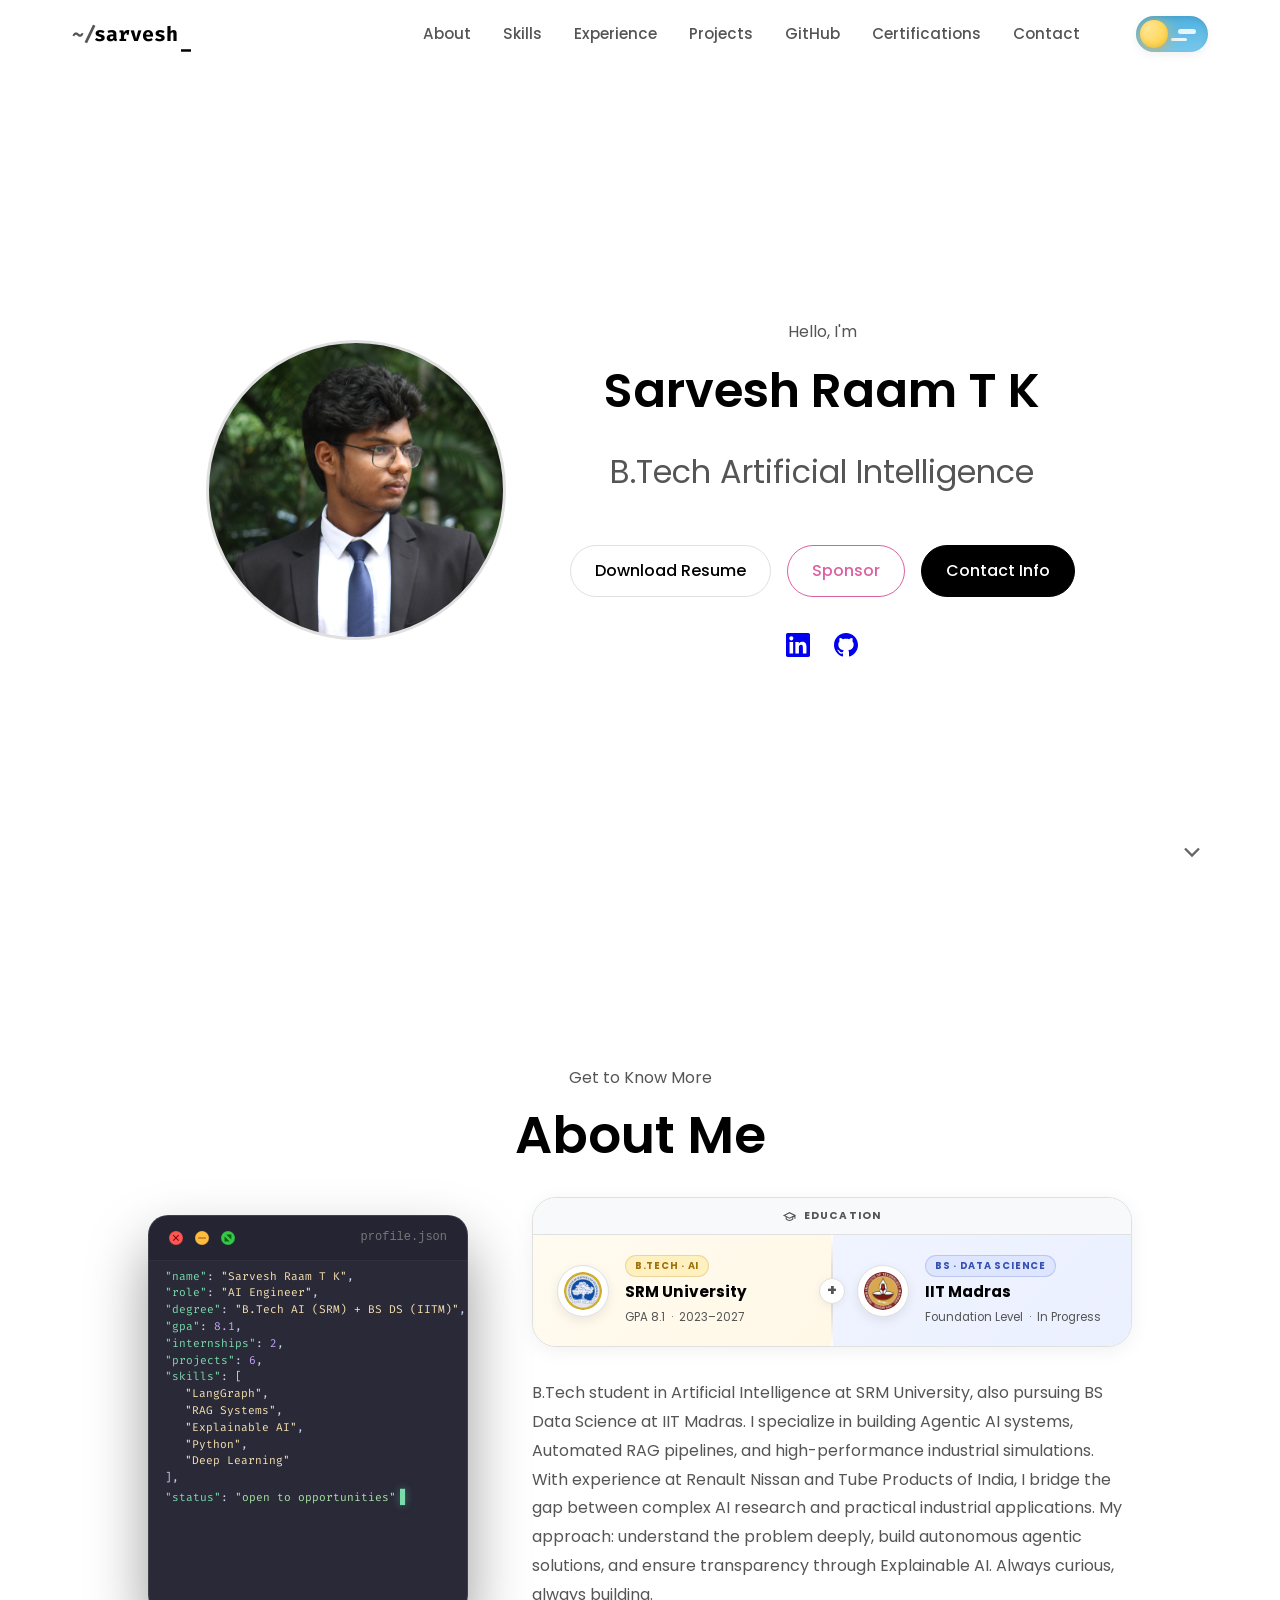
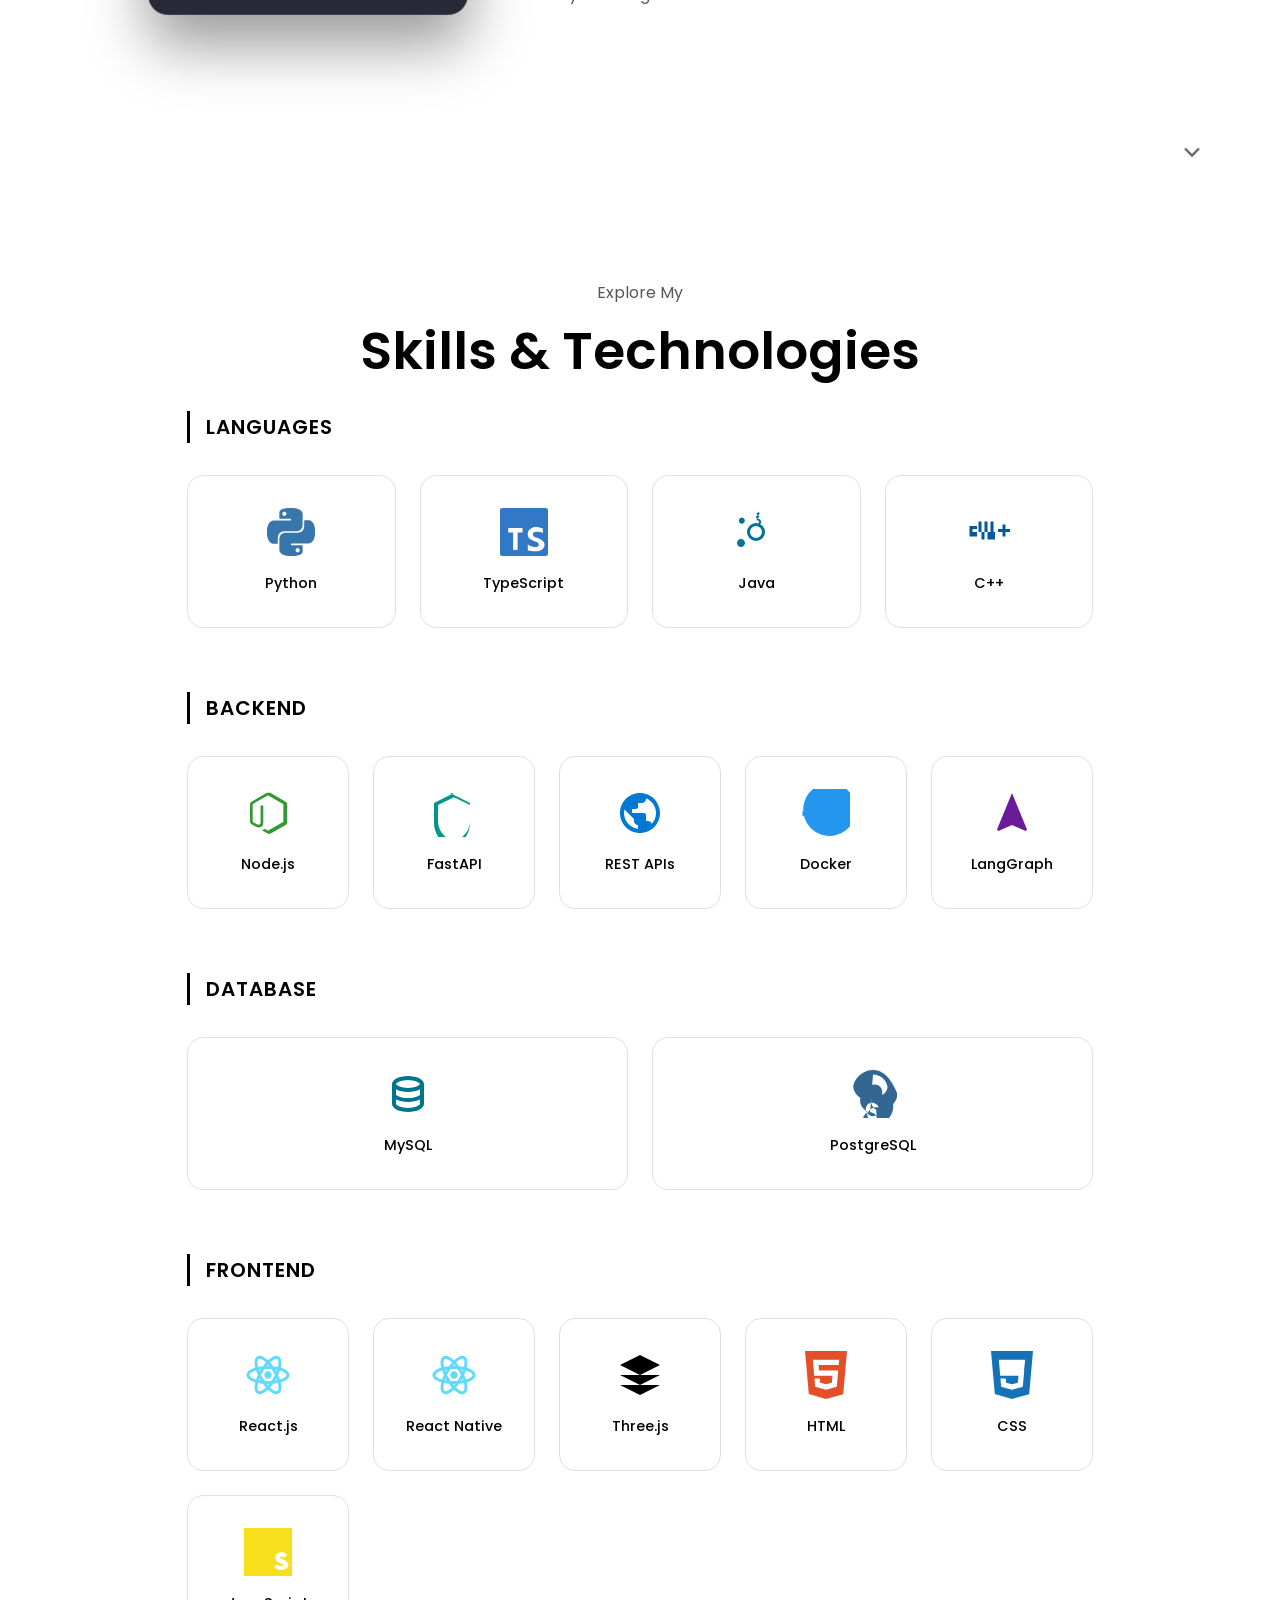
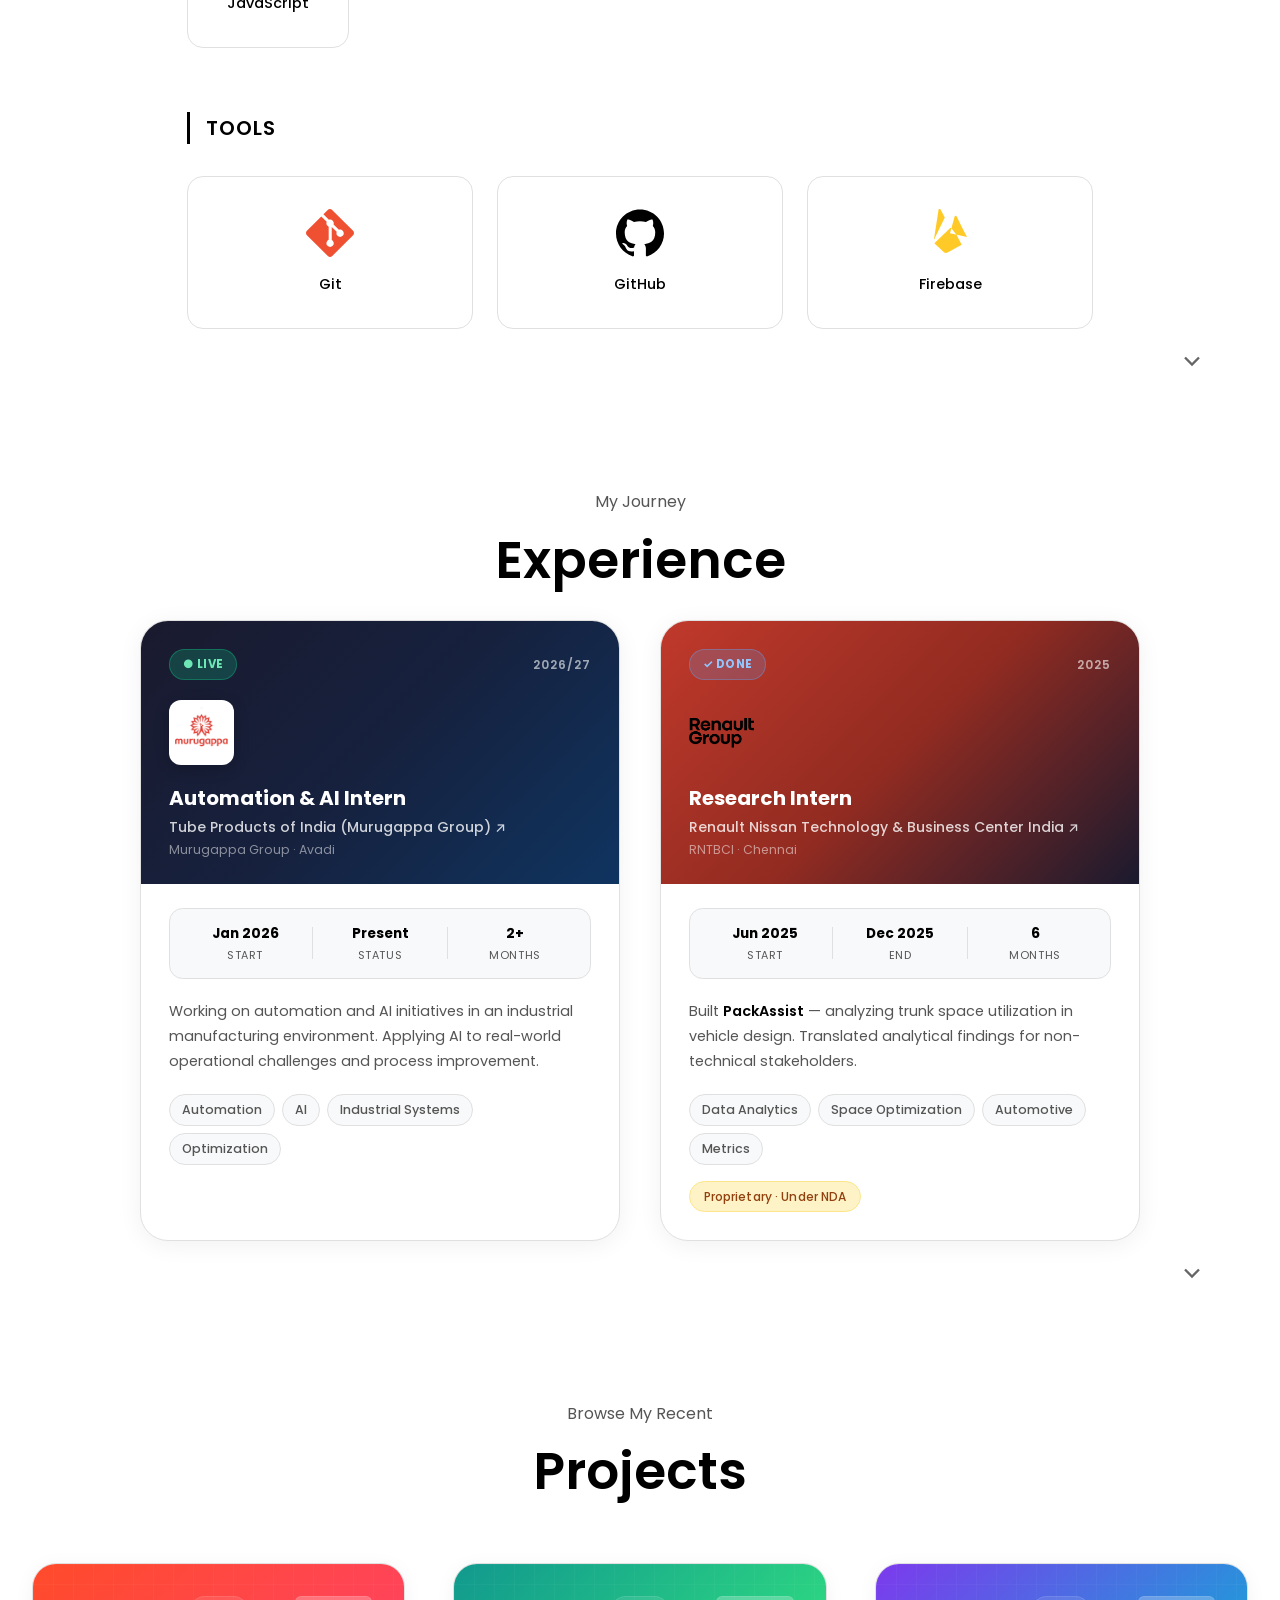
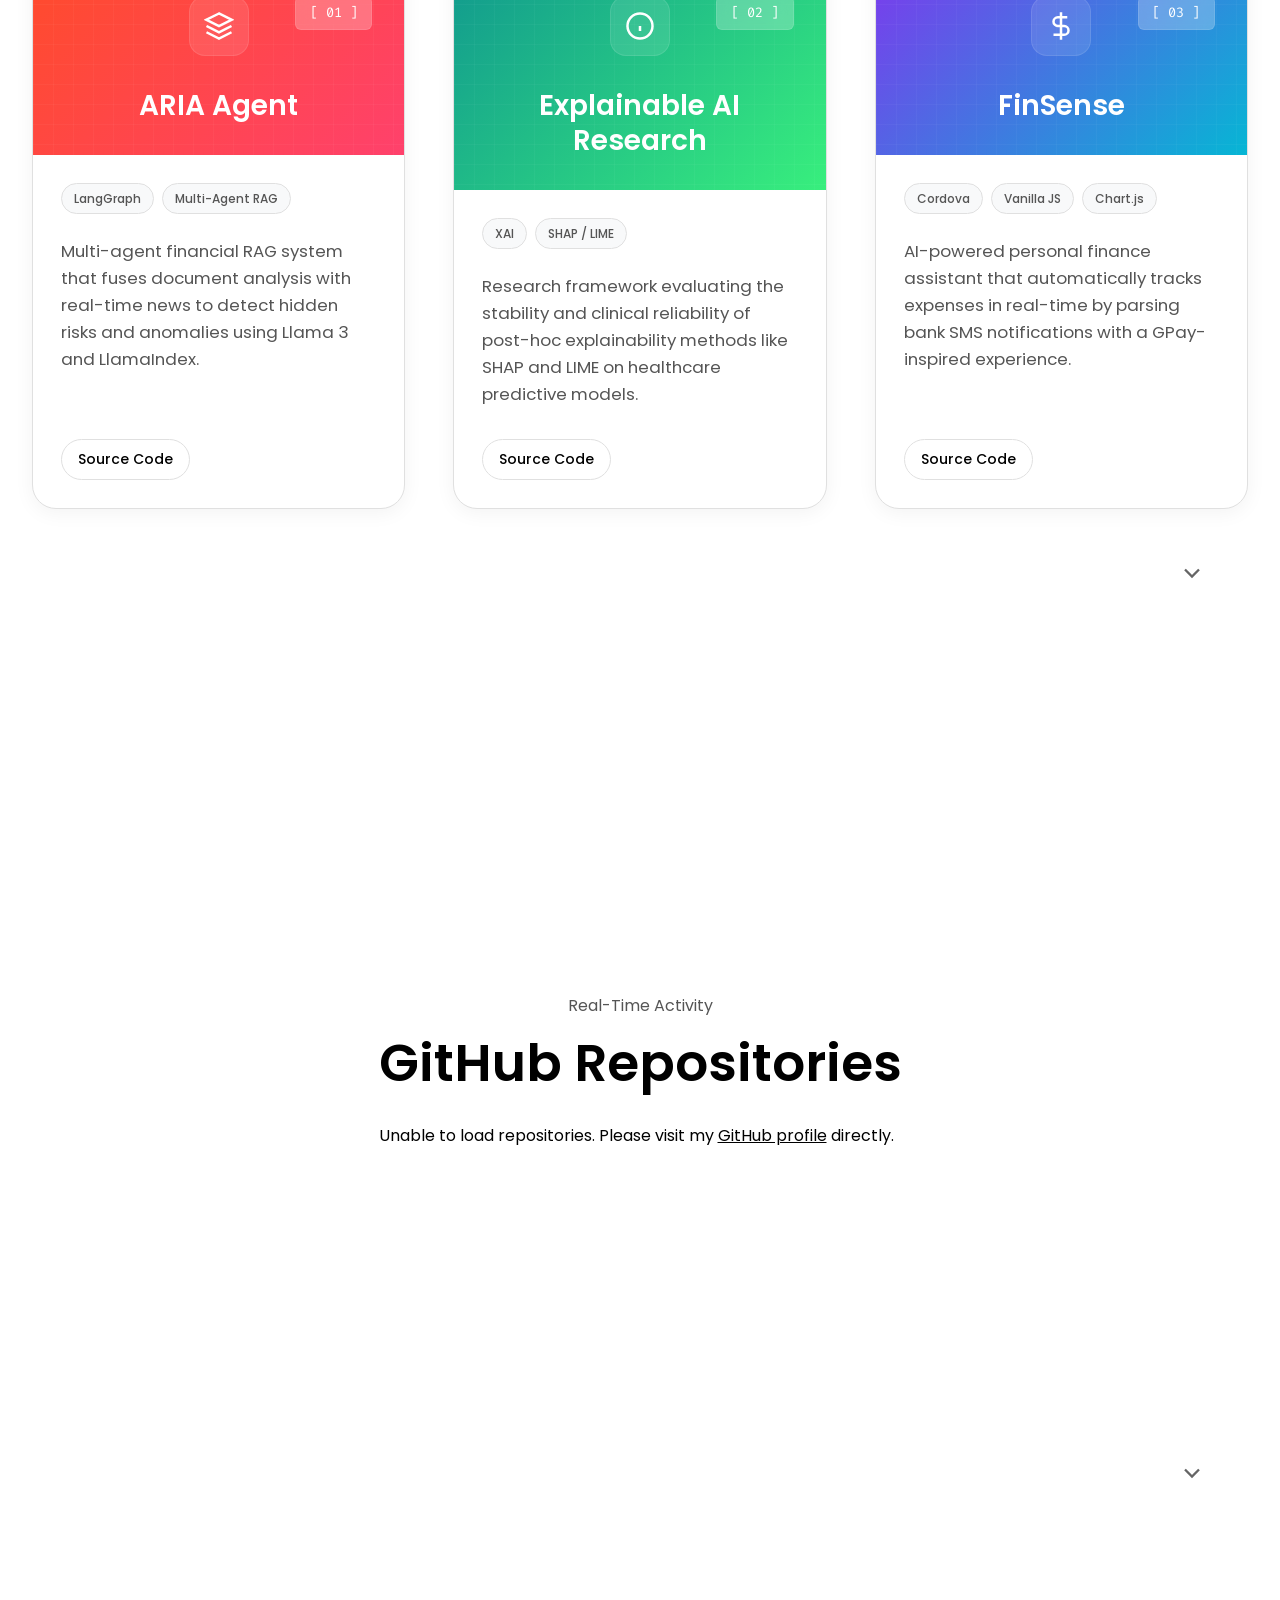
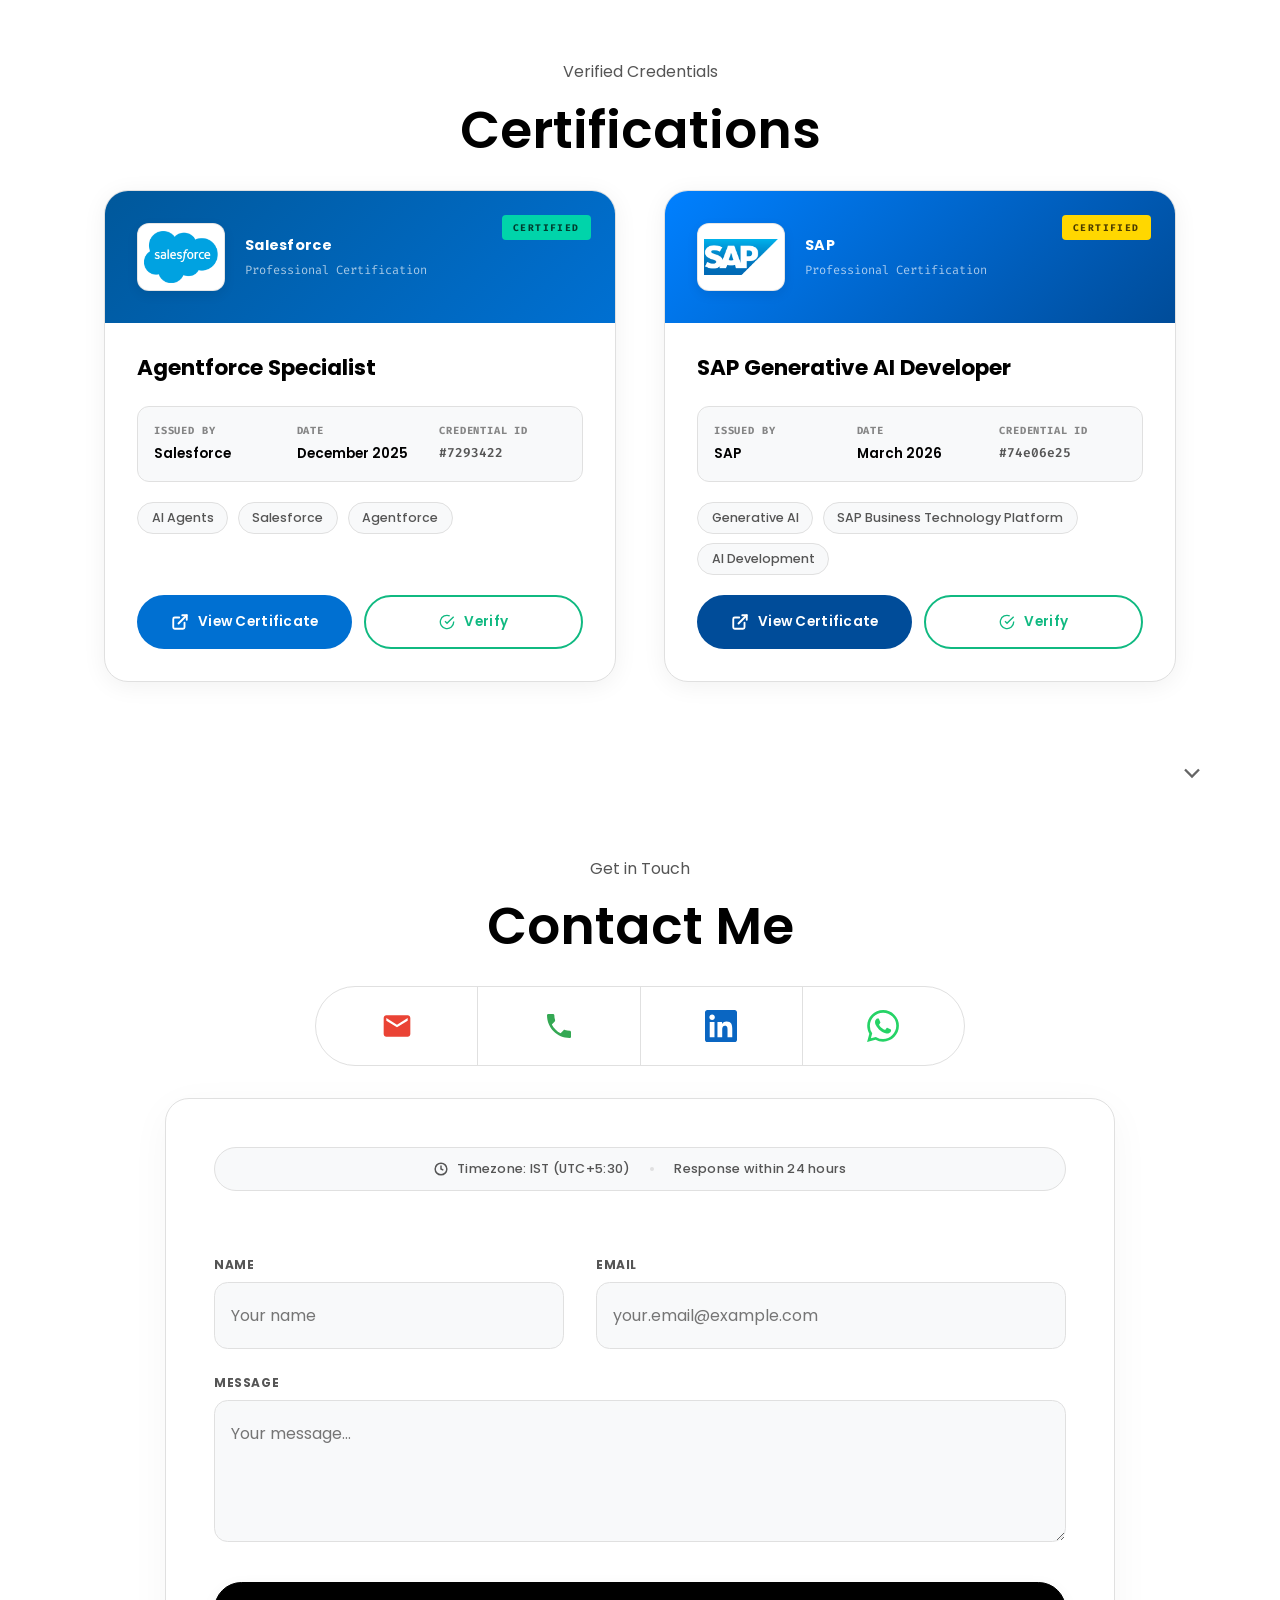
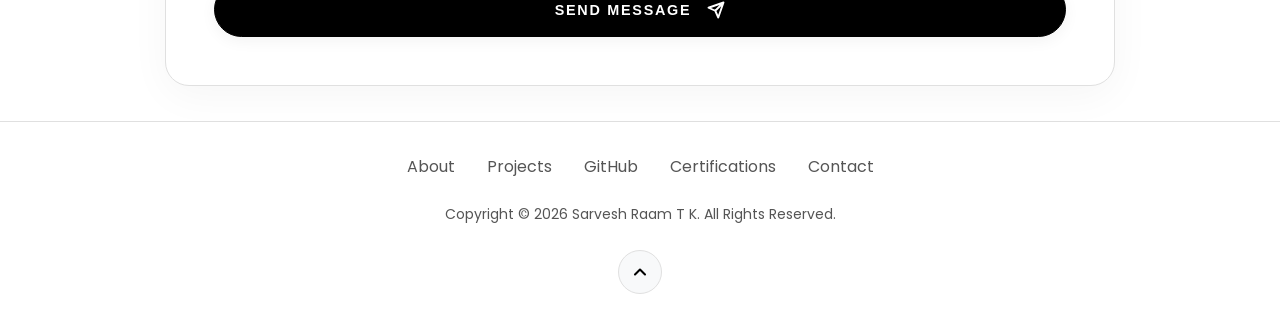
==== commit e8d0e2b3: "Restore WhatsApp contact link" ====
--- a/index.html
+++ b/index.html
@@ -804,12 +804,12 @@
                     </svg>
                 </a>
 
-                <!-- GitHub Sponsors -->
-                <a href="https://github.com/sponsors/sarvesh-raam" target="_blank" rel="noopener noreferrer"
-                    class="contact-segment sponsor-segment" data-label="Sponsor">
-                    <svg viewBox="0 0 24 24" fill="#db61a2" class="brand-icon">
+                <!-- WhatsApp -->
+                <a href="https://wa.me/916385731814" target="_blank" rel="noopener noreferrer" class="contact-segment"
+                    data-label="WhatsApp">
+                    <svg viewBox="0 0 24 24" fill="#25D366" class="brand-icon">
                         <path
-                            d="M17.653 3.3c-2.43 0-4.305 2.13-5.653 3.3-1.348-1.17-3.223-3.3-5.653-3.3C3.21 3.3 1 5.584 1 8.525c0 4.192 3.86 7.625 9.776 12.18l.224.17 1-.16c-.05 0 2.224-2.18 3.776-3.18 5.714-3.69 8.224-6.625 8.224-10.18C24 5.584 21.79 3.3 17.653 3.3z" />
+                            d="M17.472 14.382c-.297-.149-1.758-.867-2.03-.967-.273-.099-.471-.148-.67.15-.197.297-.767.966-.94 1.164-.173.199-.347.223-.644.075-.297-.15-1.255-.463-2.39-1.475-.883-.788-1.48-1.761-1.653-2.059-.173-.297-.018-.458.13-.606.134-.133.298-.347.446-.52.149-.174.198-.298.298-.497.099-.198.05-.371-.025-.52-.075-.149-.669-1.612-.916-2.207-.242-.579-.487-.5-.669-.51-.173-.008-.371-.01-.57-.01-.198 0-.52.074-.792.372-.272.297-1.04 1.016-1.04 2.479 0 1.462 1.065 2.875 1.213 3.074.149.198 2.096 3.2 5.077 4.487.709.306 1.262.489 1.694.625.712.227 1.36.195 1.871.118.571-.085 1.758-.719 2.006-1.413.248-.694.248-1.289.173-1.413-.074-.124-.272-.198-.57-.347m-5.421 7.403h-.004a9.87 9.87 0 01-5.031-1.378l-.361-.214-3.741.982.998-3.648-.235-.374a9.86 9.86 0 01-1.51-5.26c.001-5.45 4.436-9.884 9.888-9.884 2.64 0 5.122 1.03 6.988 2.898a9.825 9.825 0 012.893 6.994c-.003 5.45-4.437 9.884-9.885 9.884m8.413-18.297A11.815 11.815 0 0012.05 0C5.495 0 .16 5.335.157 11.892c0 2.096.547 4.142 1.588 5.945L.057 24l6.305-1.654a11.882 11.882 0 005.683 1.448h.005c6.554 0 11.89-5.335 11.893-11.893a11.821 11.821 0 00-3.48-8.413Z" />
                     </svg>
                 </a>
             </div>
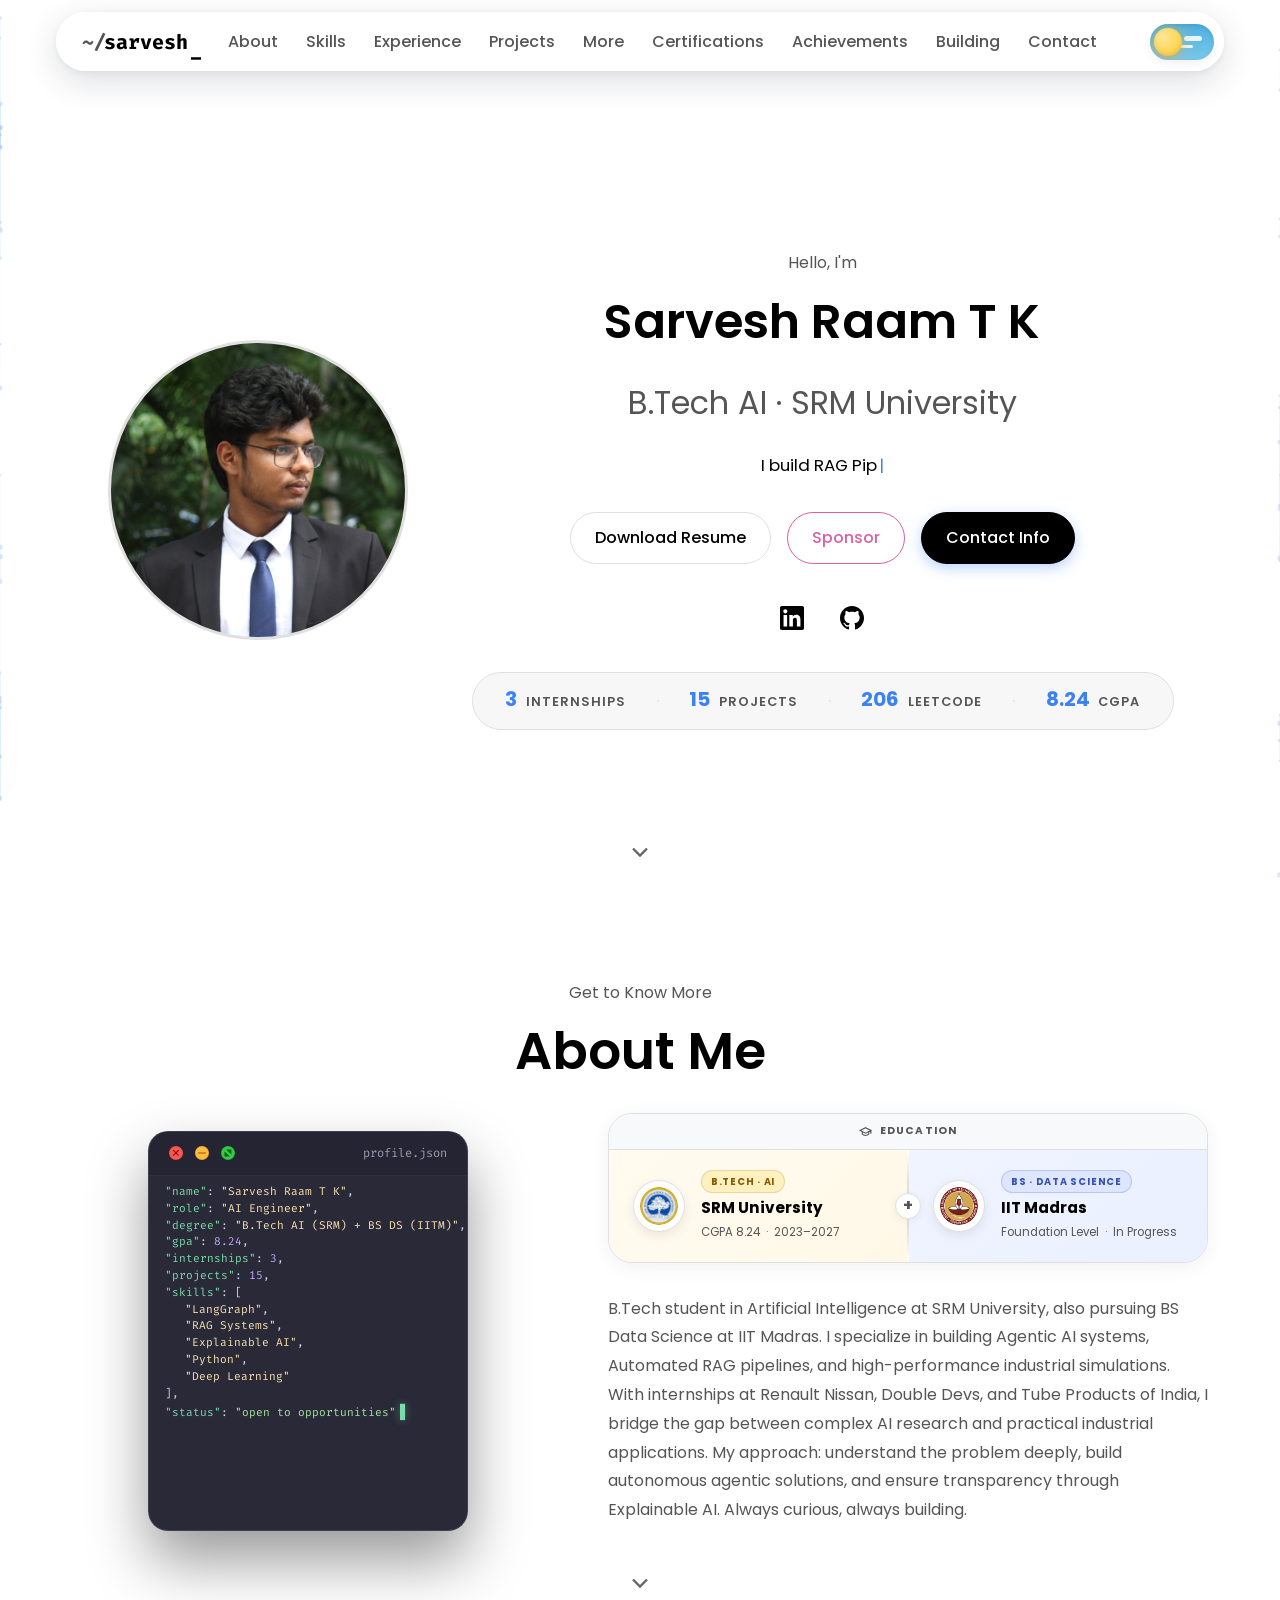
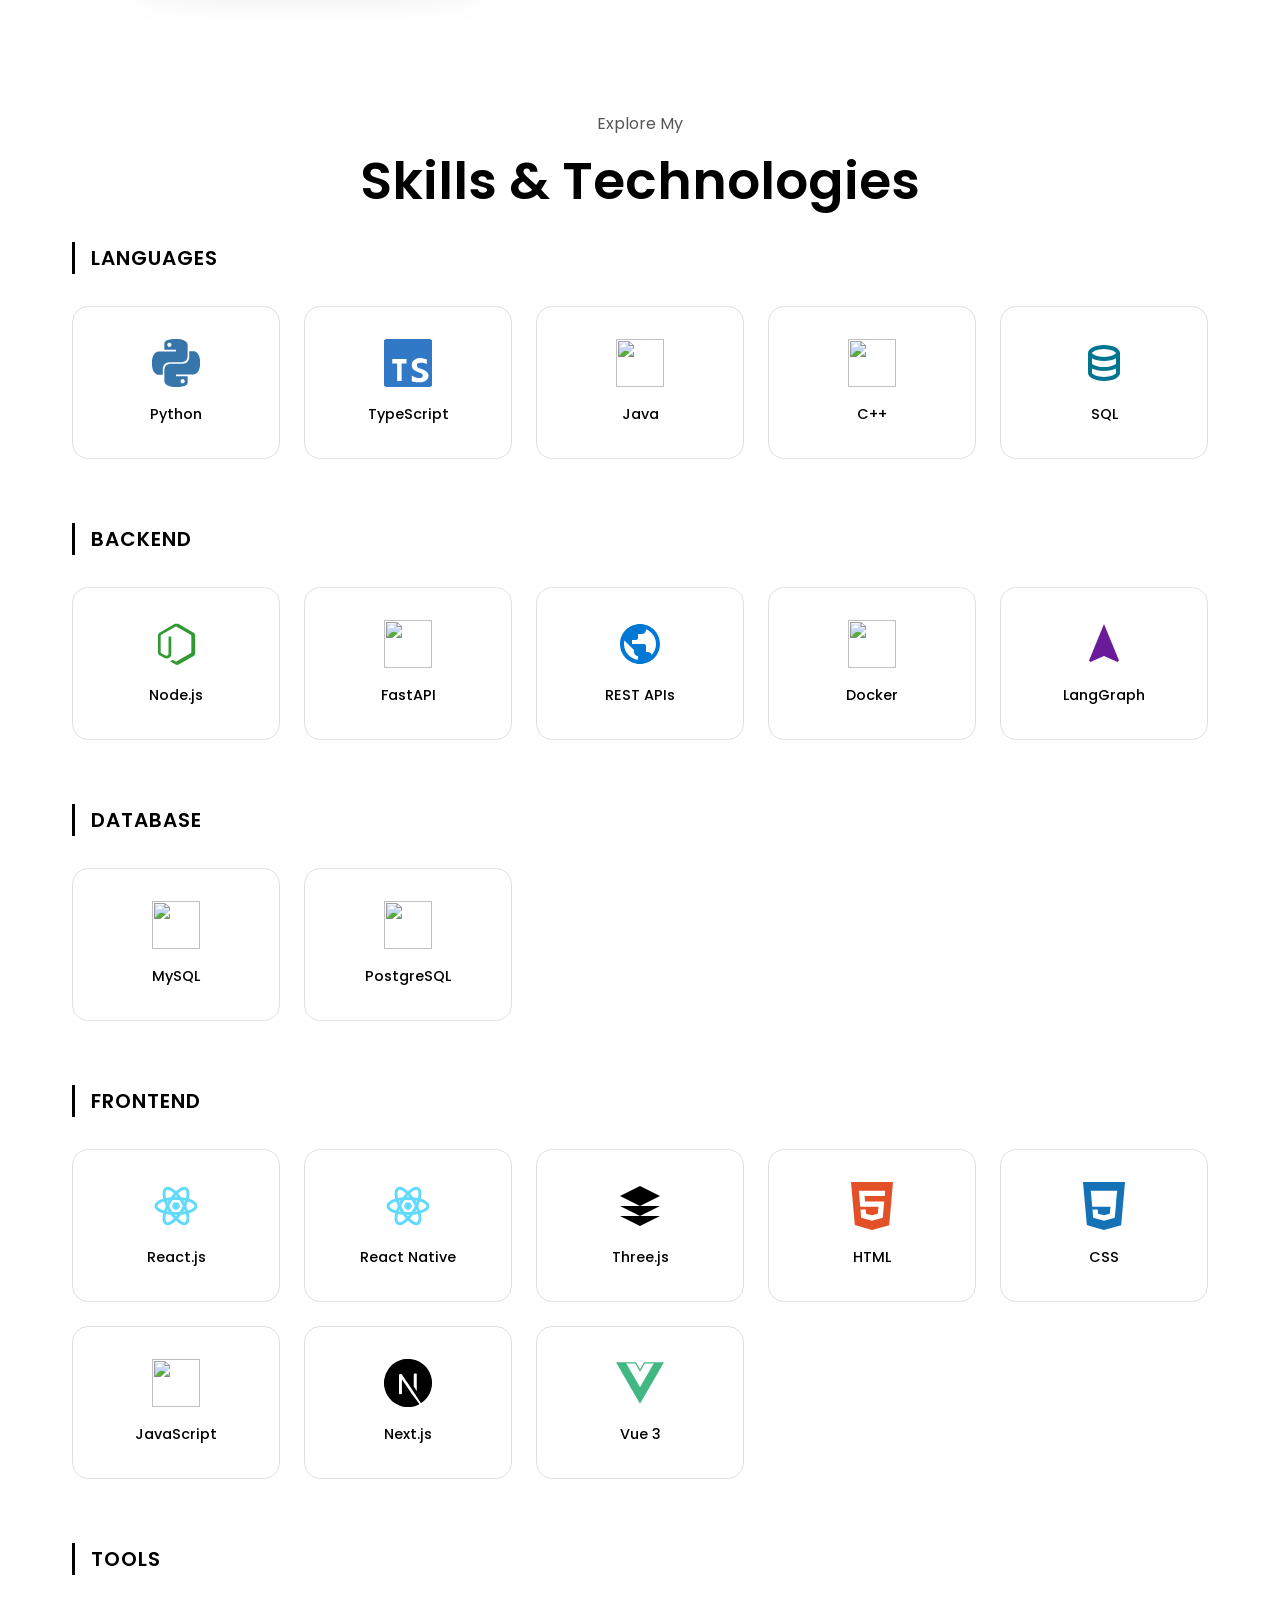
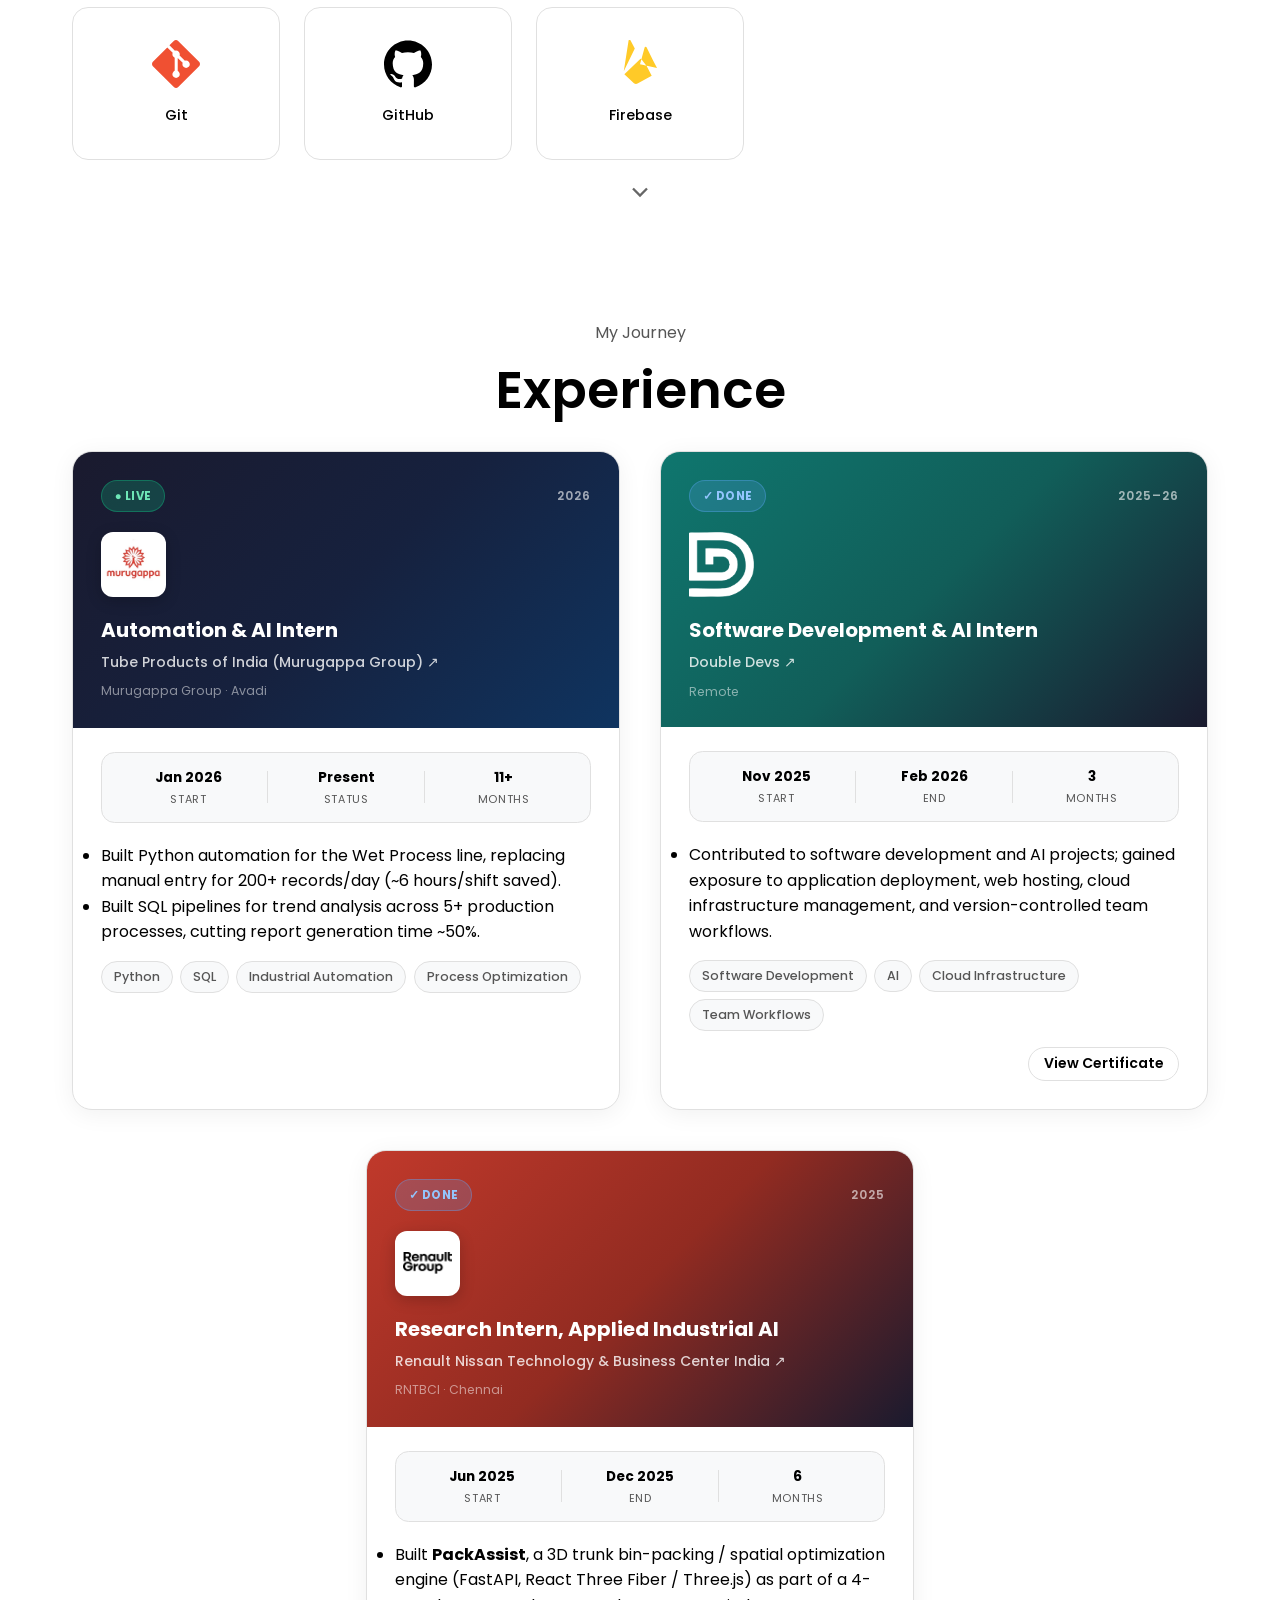
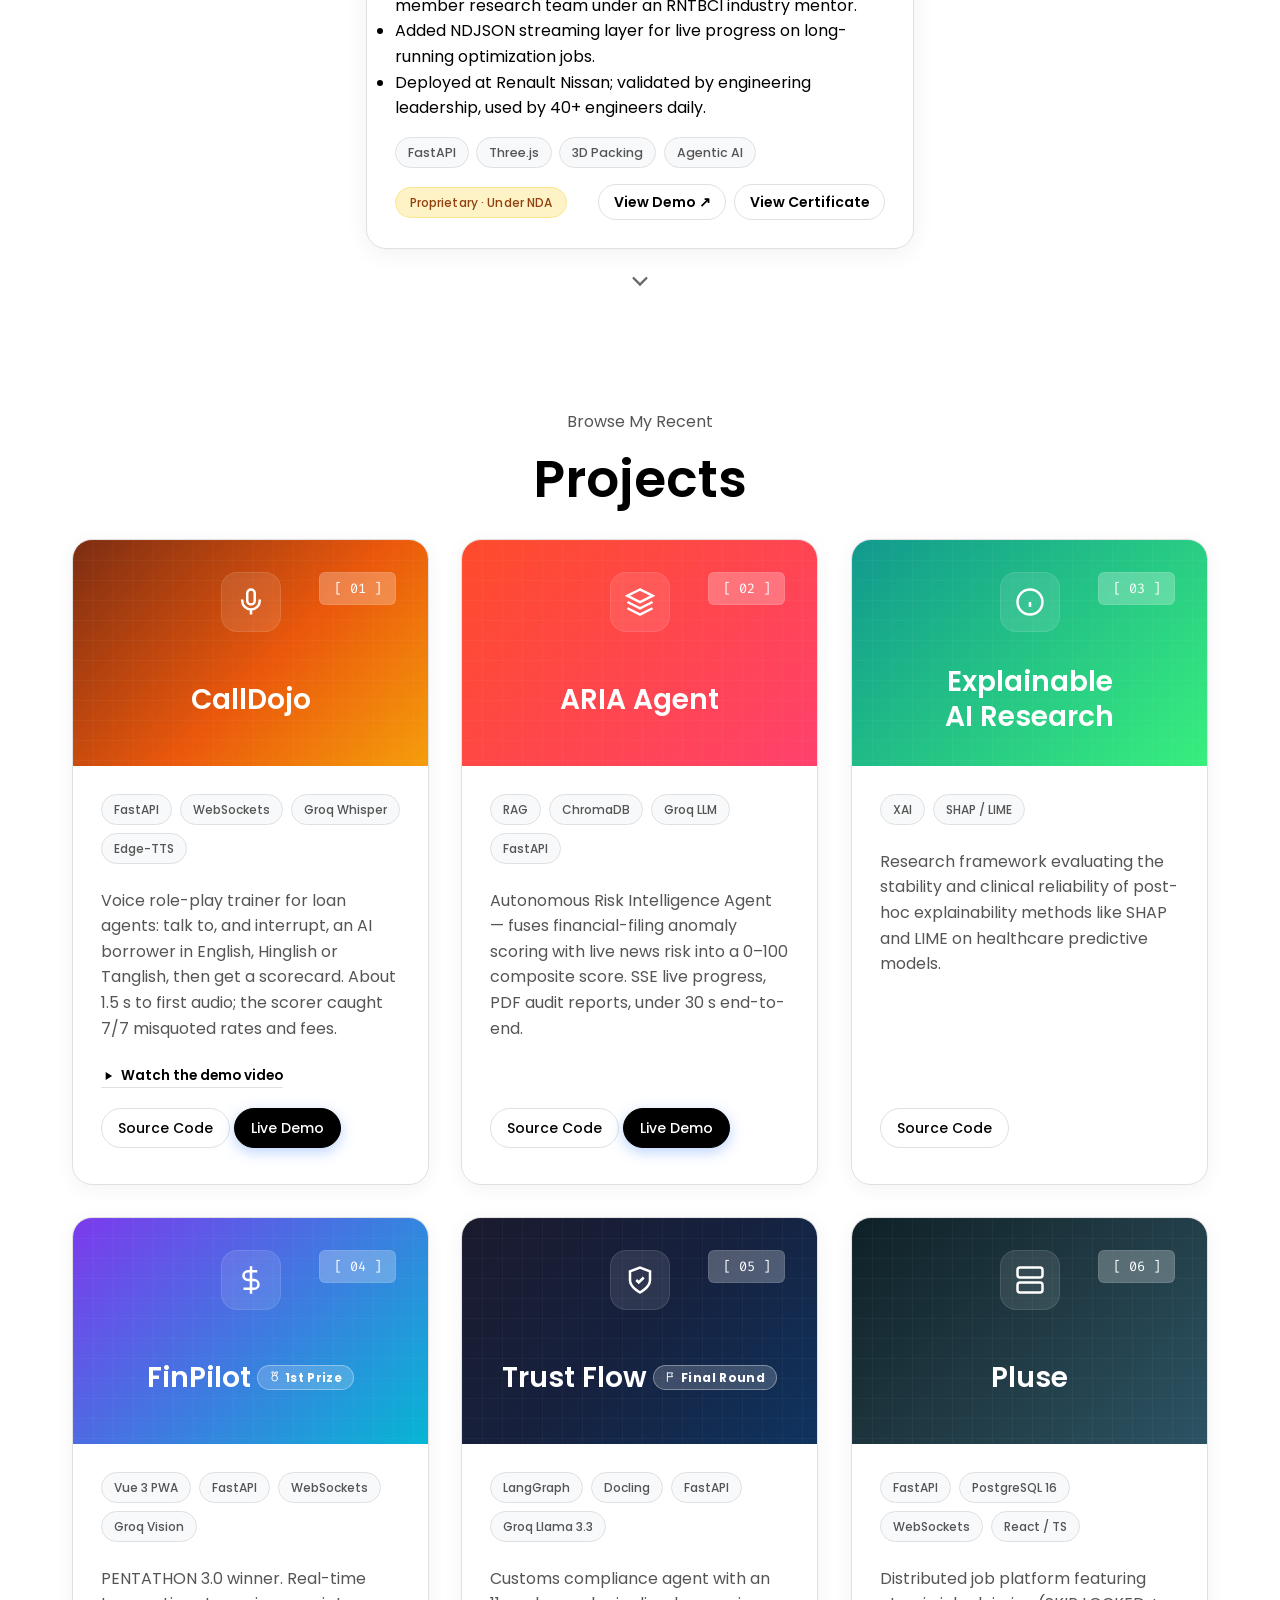
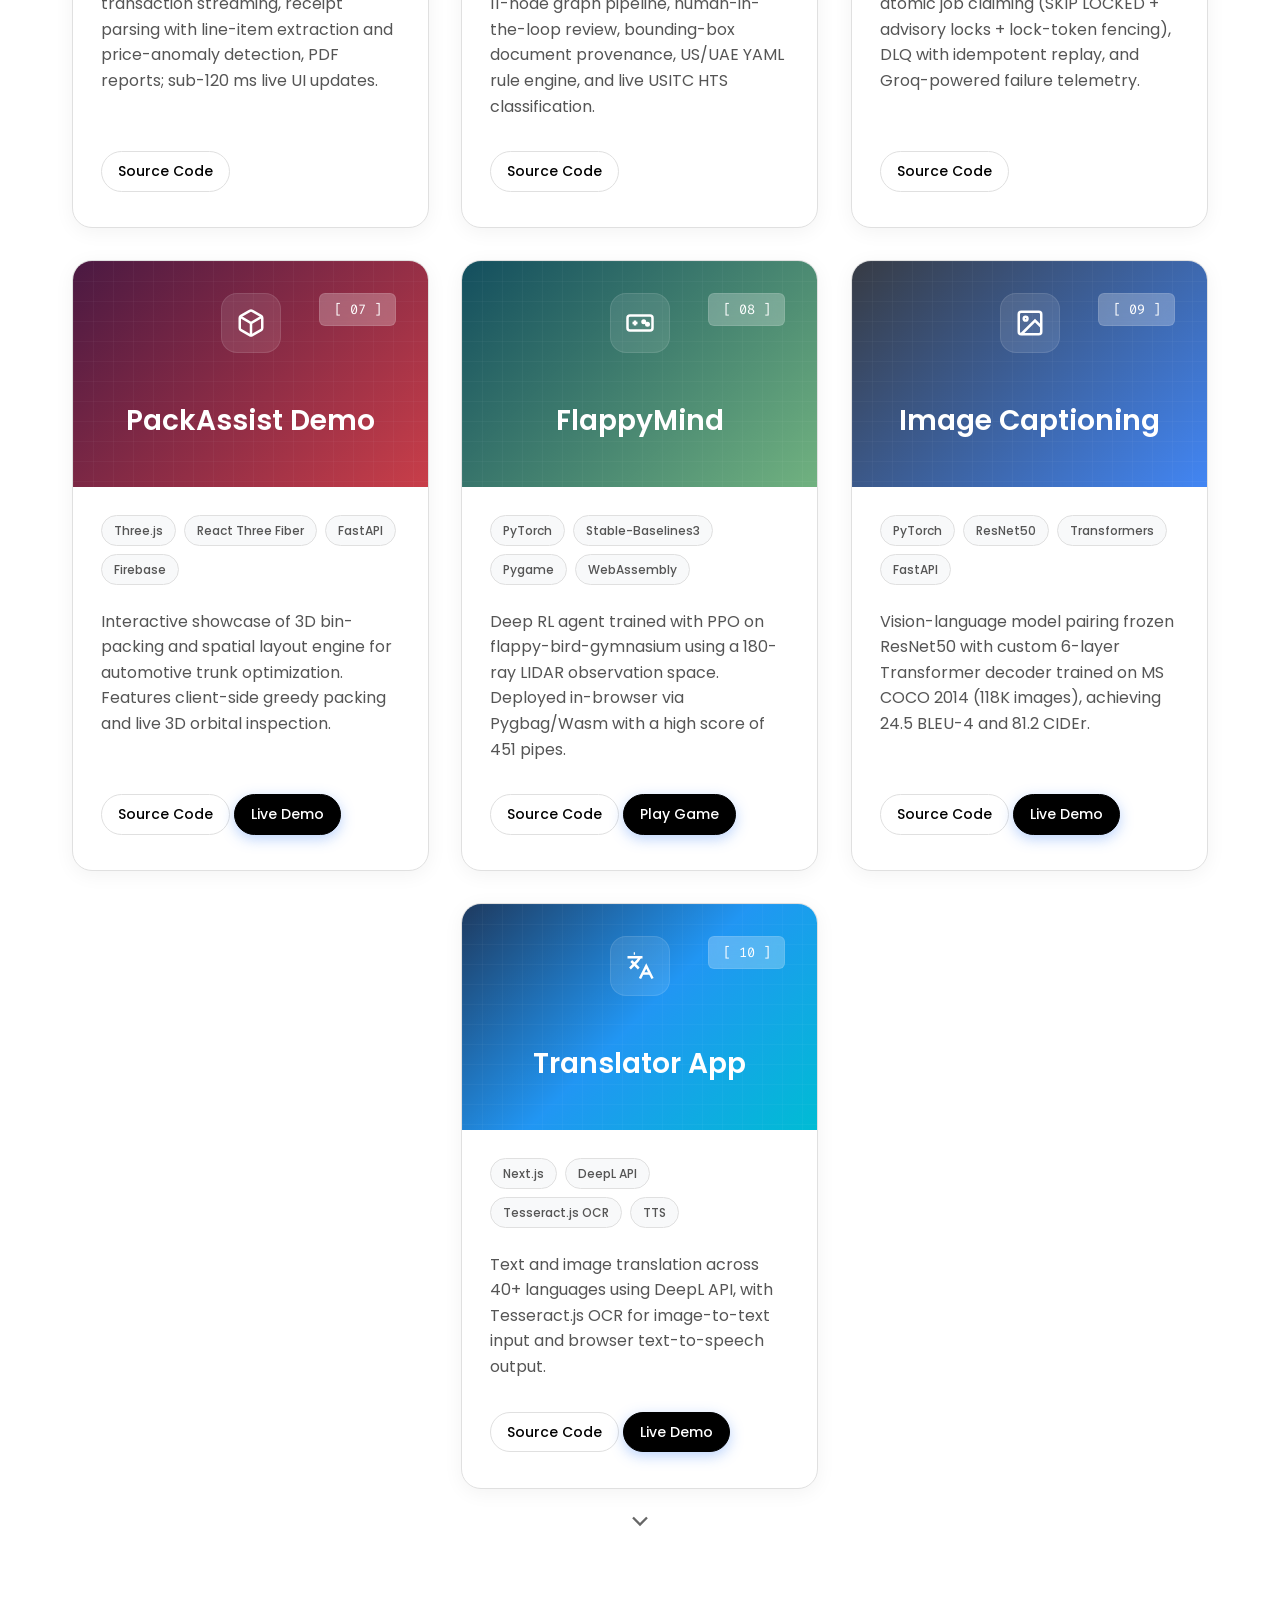
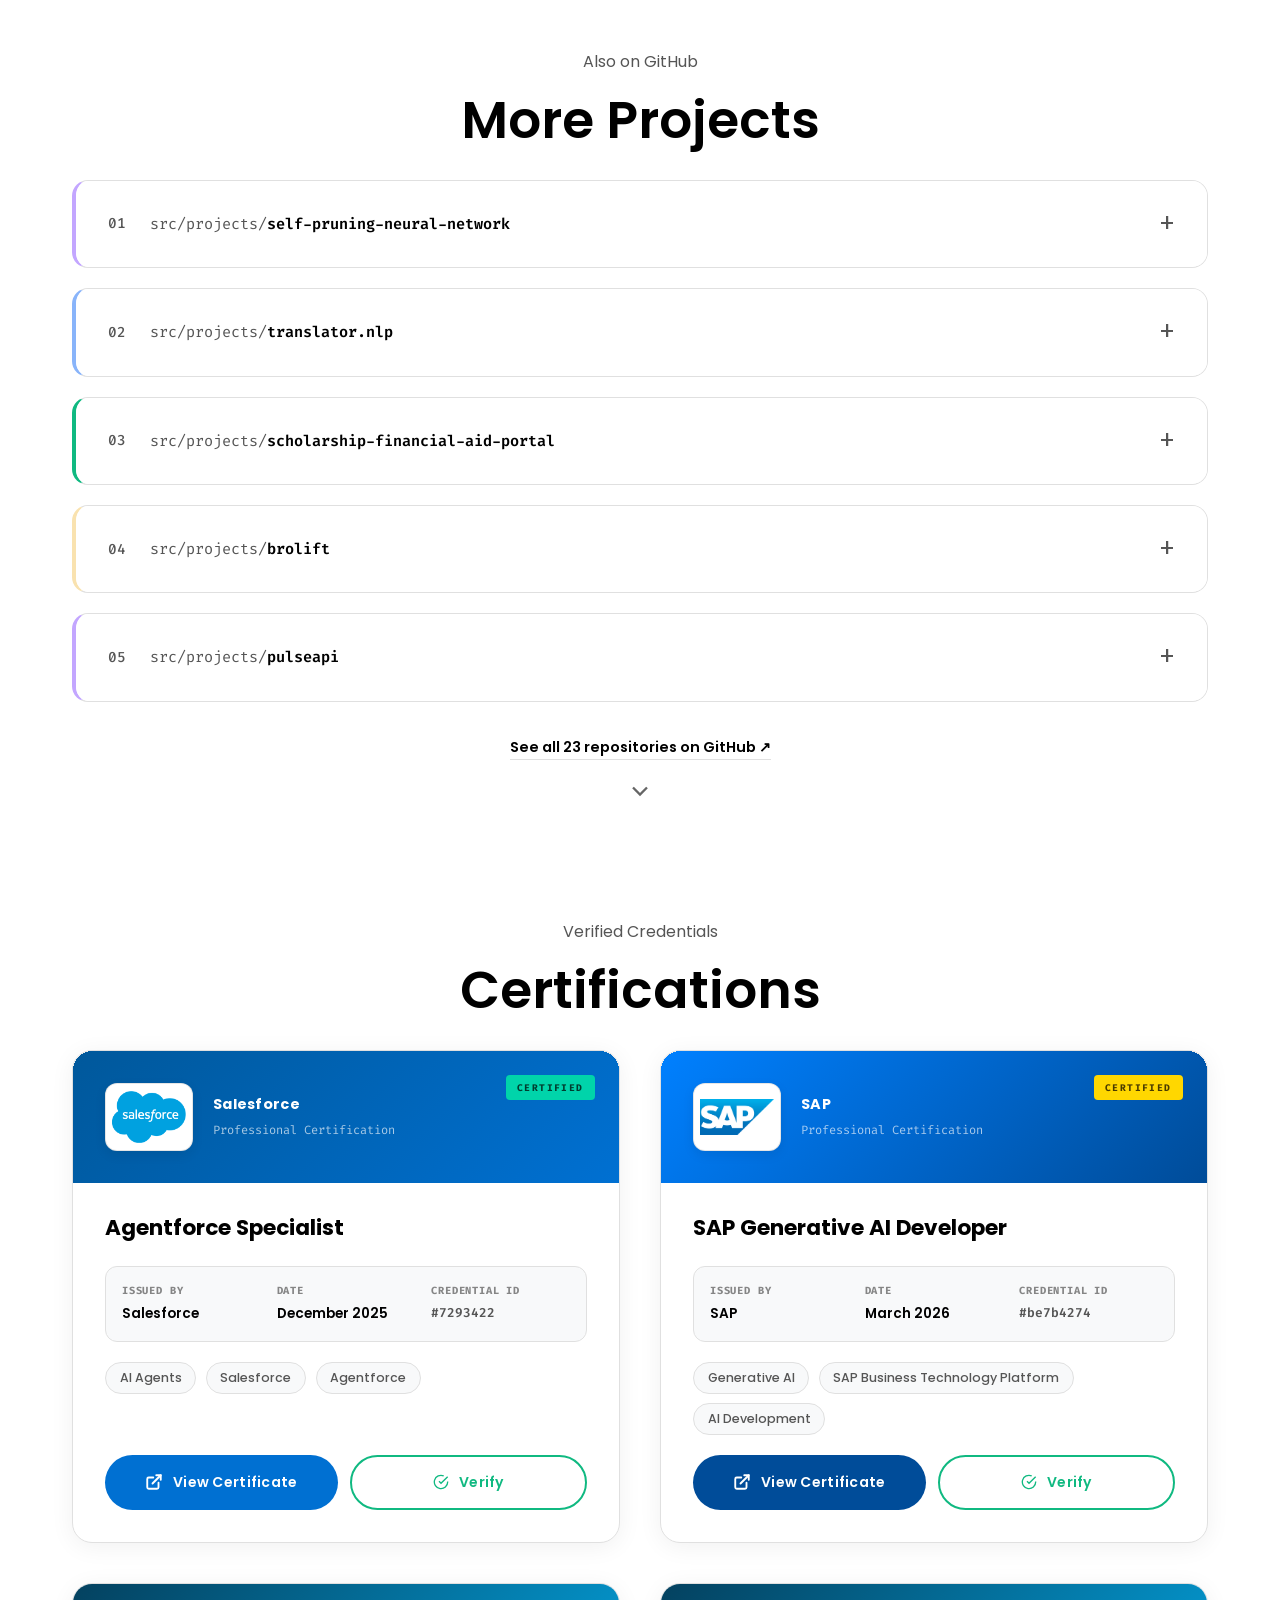
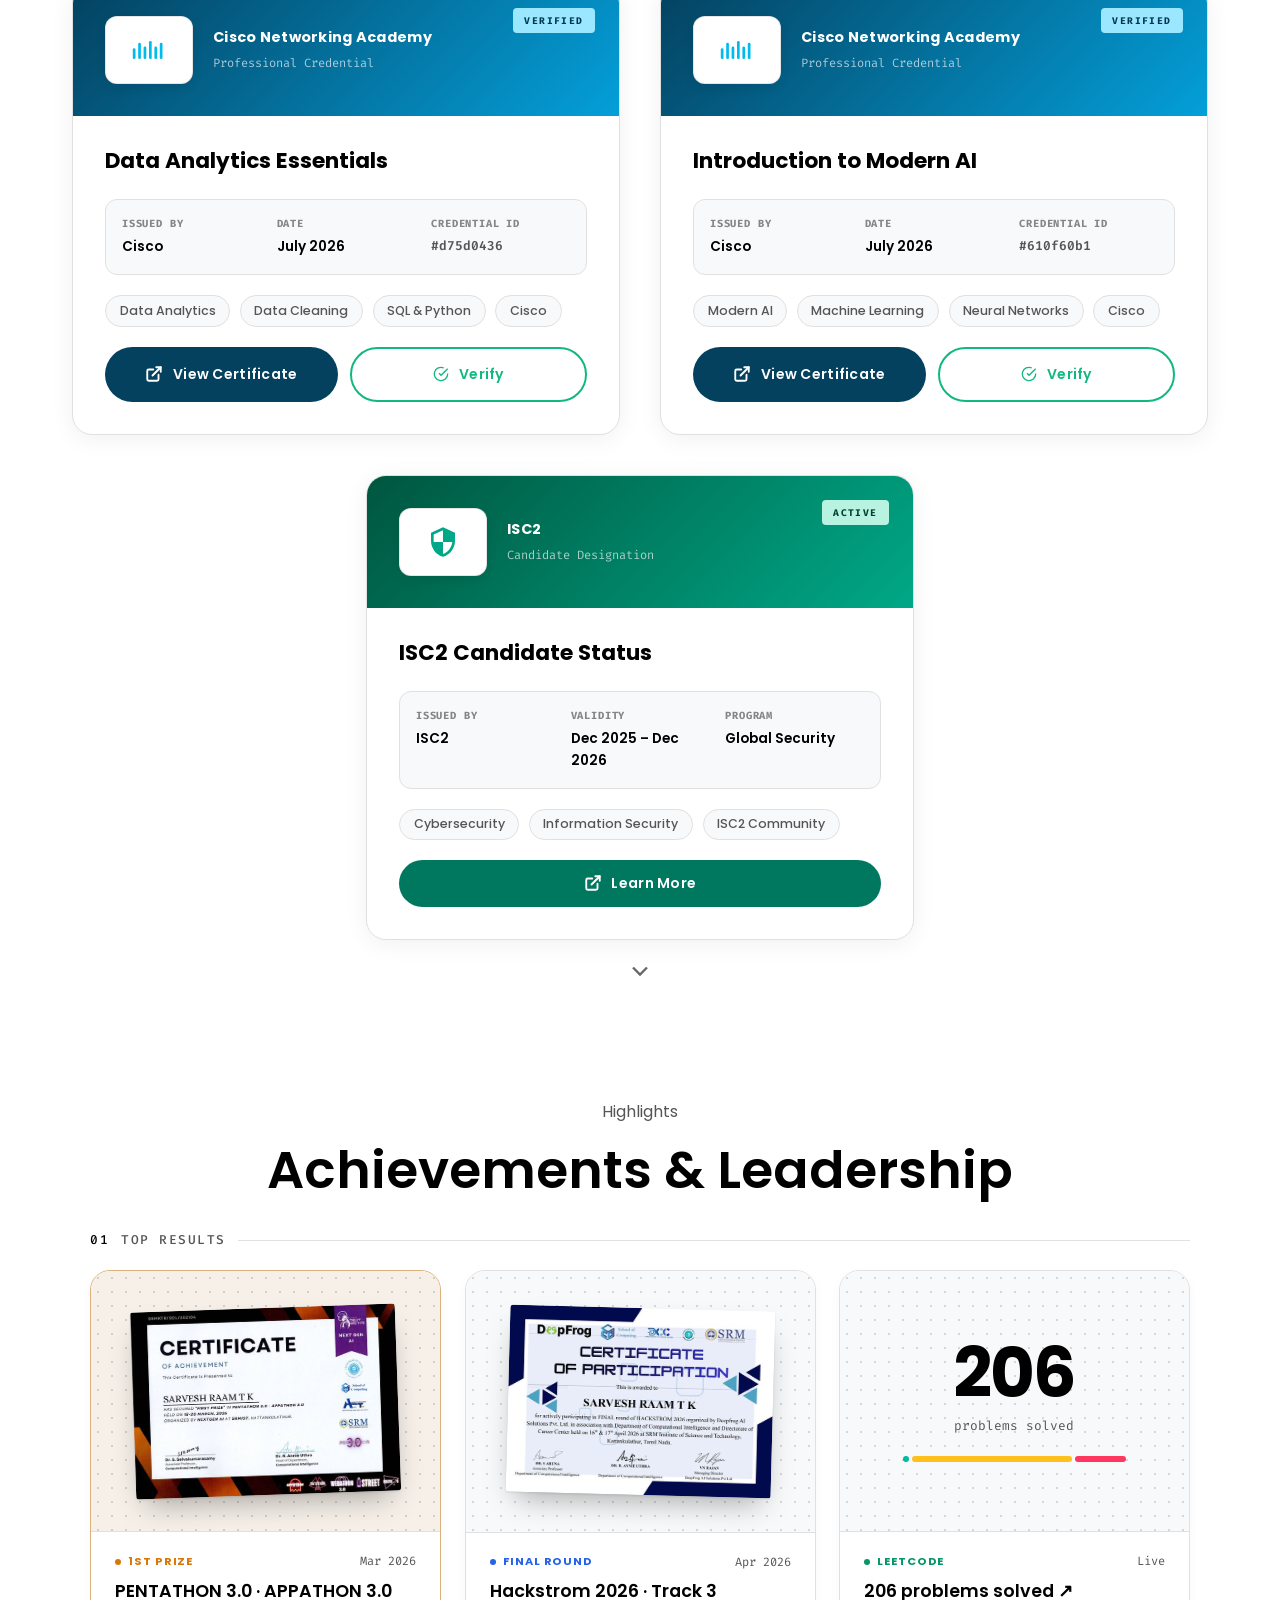
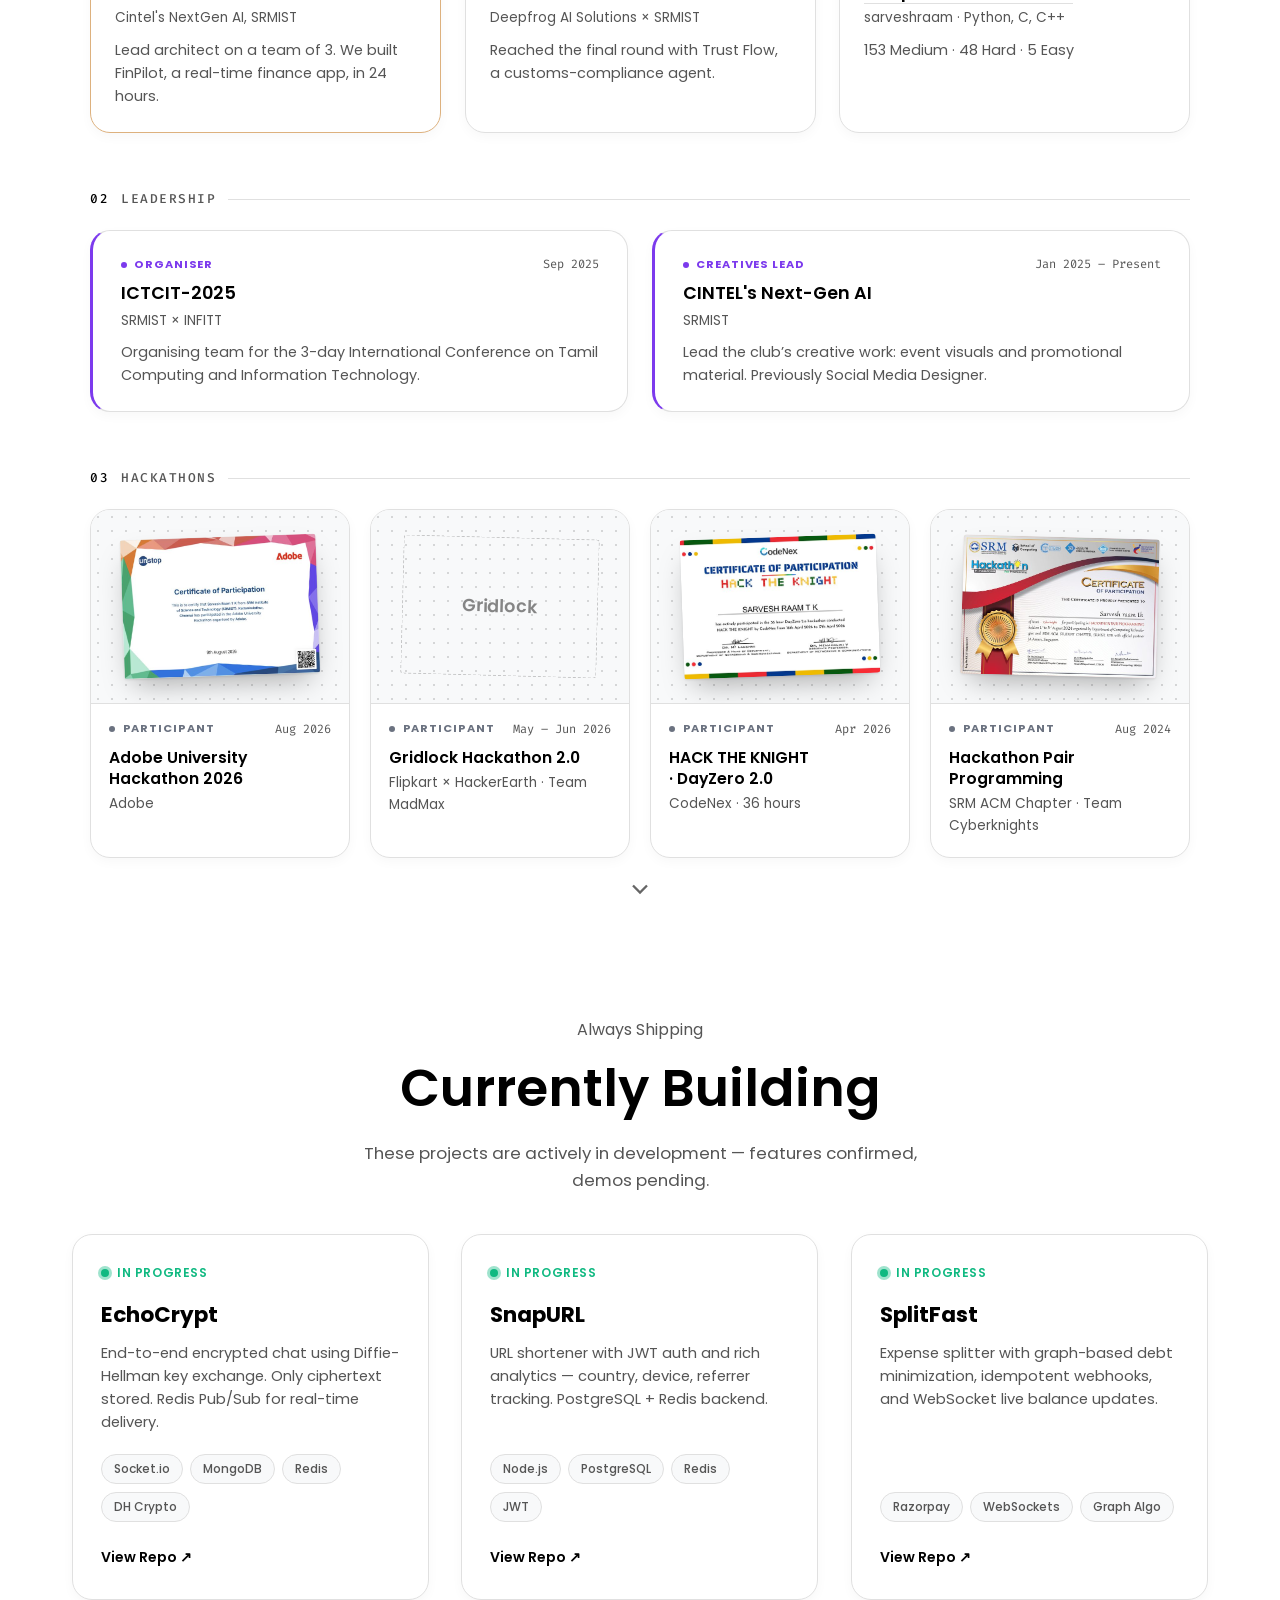
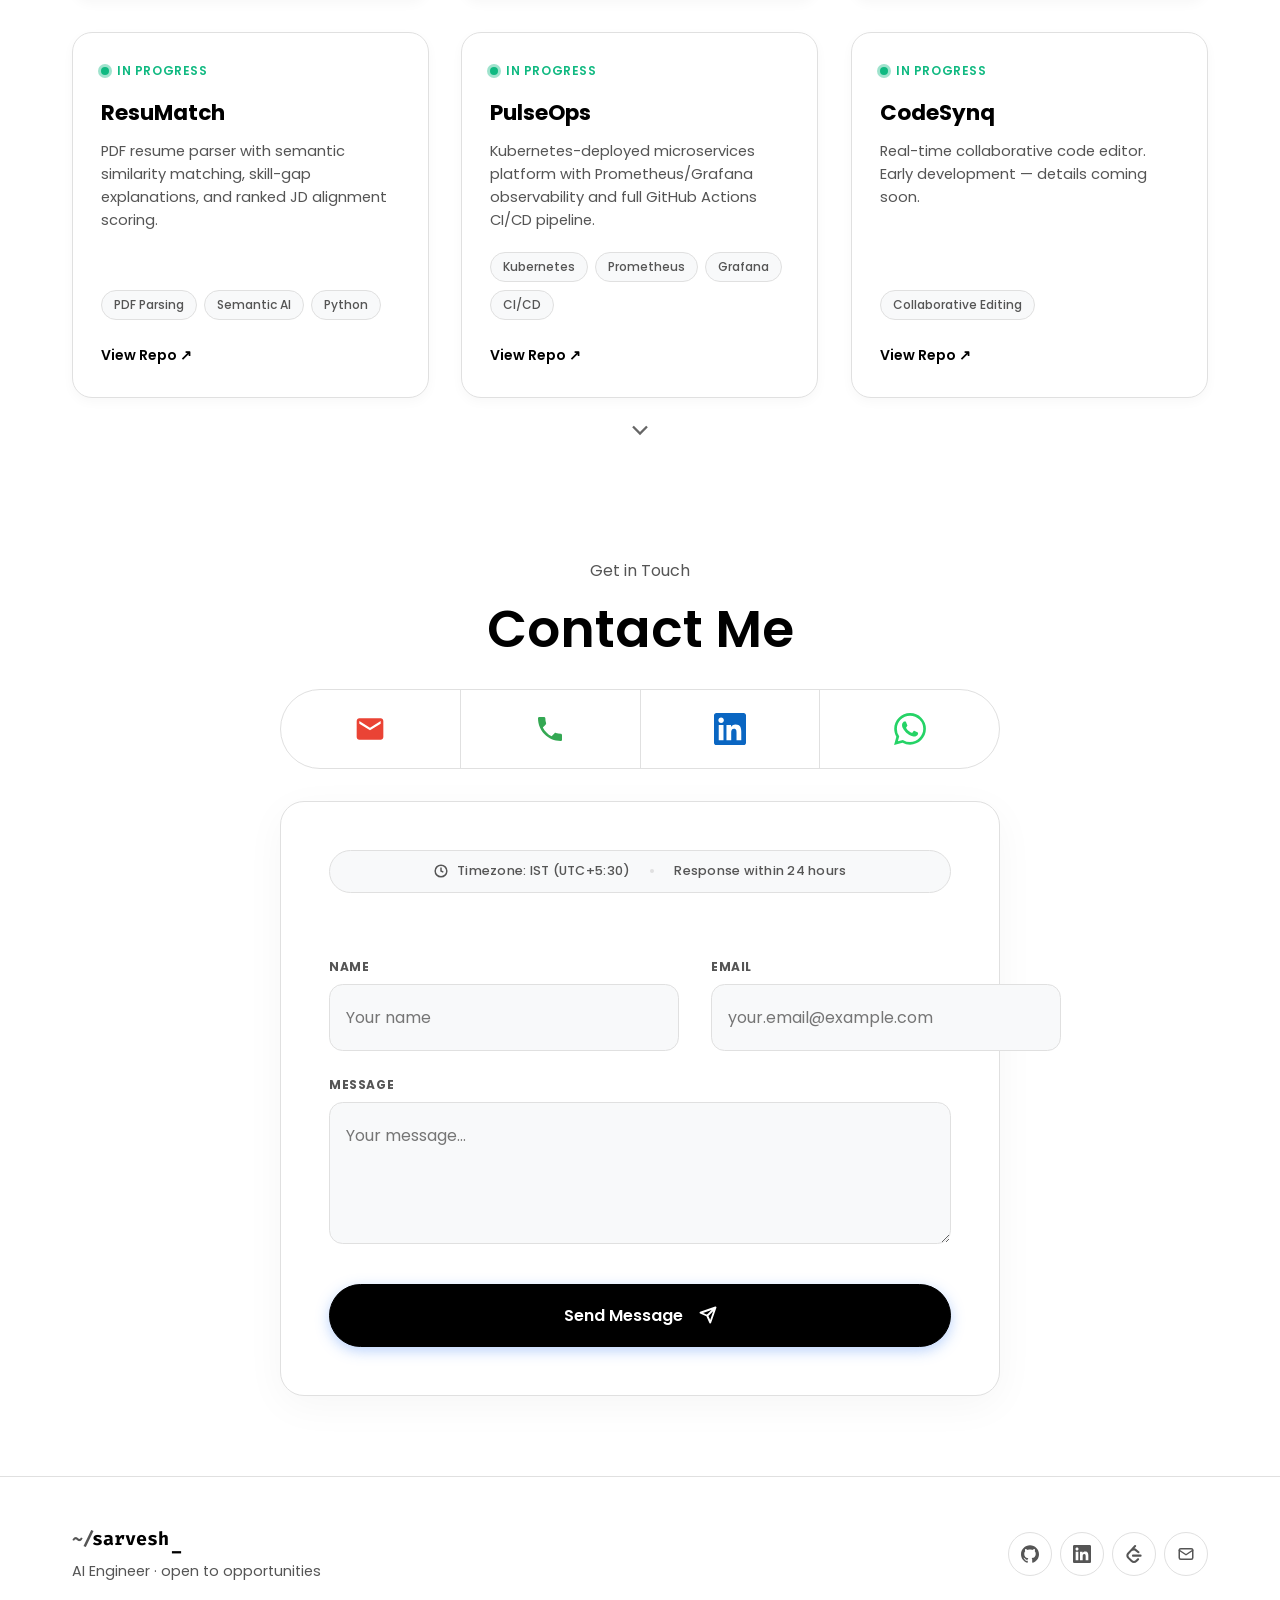
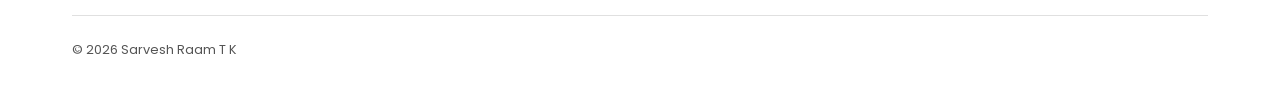
==== commit cadb5e60: "Rebuild portfolio: data-driven content, admin, certificates and AI assistant - Move projects, experi" ====
--- a/index.html
+++ b/index.html
@@ -3,7 +3,7 @@
 
 <head>
     <meta charset="UTF-8">
-    <meta name="viewport" content="width=device-width, initial-scale=1.0">
+    <meta name="viewport" content="width=device-width, initial-scale=1.0, viewport-fit=cover">
     <meta name="description"
         content="Sarvesh Raam T K - B.Tech Artificial Intelligence student at SRM University. Building real AI systems and solving meaningful problems.">
     <meta property="og:title" content="Sarvesh Raam T K - AI Engineer">
@@ -12,15 +12,31 @@
     <meta property="og:type" content="website">
     <meta property="og:url" content="https://sarvesh-raam.github.io/portfolio/">
     <meta property="og:image" content="https://sarvesh-raam.github.io/portfolio/assets/portfolio-og.png">
+    <meta name="twitter:card" content="summary_large_image">
+    <meta name="twitter:title" content="Sarvesh Raam T K - AI Engineer">
+    <meta name="twitter:image" content="https://sarvesh-raam.github.io/portfolio/assets/portfolio-og.png">
+    <link rel="canonical" href="https://sarvesh-raam.github.io/portfolio/">
 
     <title>Sarvesh Raam T K - AI Engineer</title>
+
+    <!-- Apply saved / system theme before first paint to avoid a light-mode flash -->
+    <script>
+        (function () {
+            var theme = 'light';
+            try {
+                theme = localStorage.getItem('theme') ||
+                    (window.matchMedia('(prefers-color-scheme: dark)').matches ? 'dark' : 'light');
+            } catch (e) { }
+            document.documentElement.setAttribute('data-theme', theme);
+        })();
+    </script>
 
     <link rel="preconnect" href="https://fonts.googleapis.com">
     <link rel="preconnect" href="https://fonts.gstatic.com" crossorigin>
     <link
-        href="https://fonts.googleapis.com/css2?family=Inter:wght@300;400;500;600;700&family=Poppins:wght@300;400;500;600;700;800&family=Montserrat:wght@700;800;900&family=Outfit:wght@400;600;700;800&family=Fira+Code:wght@300;400;500&display=swap"
+        href="https://fonts.googleapis.com/css2?family=Poppins:wght@300;400;500;600;700;800&family=Fira+Code:wght@300;400;500&display=swap"
         rel="stylesheet">
-    <link rel="stylesheet" href="style.css?v=2.0">
+    <link rel="stylesheet" href="style.css?v=4.9">
 
     <!-- Favicons -->
     <link rel="icon" type="image/png" href="assets/favicon.png">
@@ -28,29 +44,67 @@
 </head>
 
 <body>
-    <!-- Fixed Navigation -->
-    <nav class="navbar">
-        <div class="nav-container">
+    <!-- Fixed Navigation: Liquid Glass pill (links on desktop, logo + theme on phones) -->
+    <nav class="navbar" aria-label="Primary">
+        <div class="nav-container glass" data-liquid-glass>
             <a href="#hero" class="nav-logo">
                 <span class="logo-prompt">~/</span>sarvesh<span class="logo-cursor">_</span>
             </a>
-            <div class="nav-links">
+            <div class="nav-links" id="nav-links">
                 <a href="#about">About</a>
                 <a href="#skills">Skills</a>
                 <a href="#experience">Experience</a>
                 <a href="#projects">Projects</a>
-                <a href="#github">GitHub</a>
+                <a href="#more-projects">More</a>
                 <a href="#certifications">Certifications</a>
+                <a href="#achievements">Achievements</a>
+                <a href="#building">Building</a>
                 <a href="#contact">Contact</a>
-                <button id="theme-toggle" class="theme-switch" aria-label="Toggle Dark Mode">
-                    <div class="switch-handle"></div>
-                </button>
-            </div>
+            </div>
+            <button id="theme-toggle" class="theme-switch" aria-label="Toggle Dark Mode">
+                <div class="switch-handle"></div>
+            </button>
         </div>
     </nav>
 
+    <!-- Phones & tablets: iOS-style floating tab bar -->
+    <nav class="tab-bar glass" aria-label="Sections" data-liquid-glass>
+        <span class="tab-lens" aria-hidden="true"></span>
+        <a href="#hero" class="tab-item" data-tab="hero">
+            <svg viewBox="0 0 24 24" fill="none" stroke="currentColor" stroke-width="2" stroke-linecap="round" stroke-linejoin="round" aria-hidden="true"><path d="M3 10.5 12 3l9 7.5V20a1 1 0 0 1-1 1h-5v-6h-6v6H4a1 1 0 0 1-1-1z"/></svg>
+            <span>Home</span>
+        </a>
+        <a href="#experience" class="tab-item" data-tab="experience">
+            <svg viewBox="0 0 24 24" fill="none" stroke="currentColor" stroke-width="2" stroke-linecap="round" stroke-linejoin="round" aria-hidden="true"><rect x="3" y="7" width="18" height="13" rx="2"/><path d="M8 7V5a2 2 0 0 1 2-2h4a2 2 0 0 1 2 2v2"/></svg>
+            <span>Work</span>
+        </a>
+        <a href="#projects" class="tab-item" data-tab="projects">
+            <svg viewBox="0 0 24 24" fill="none" stroke="currentColor" stroke-width="2" stroke-linecap="round" stroke-linejoin="round" aria-hidden="true"><rect x="3" y="3" width="7" height="7" rx="1.5"/><rect x="14" y="3" width="7" height="7" rx="1.5"/><rect x="3" y="14" width="7" height="7" rx="1.5"/><rect x="14" y="14" width="7" height="7" rx="1.5"/></svg>
+            <span>Projects</span>
+        </a>
+        <a href="#contact" class="tab-item" data-tab="contact">
+            <svg viewBox="0 0 24 24" fill="none" stroke="currentColor" stroke-width="2" stroke-linecap="round" stroke-linejoin="round" aria-hidden="true"><rect x="3" y="5" width="18" height="14" rx="2"/><path d="m3 7 9 6 9-6"/></svg>
+            <span>Contact</span>
+        </a>
+        <button type="button" class="tab-item" id="tab-more" data-tab="more" aria-expanded="false" aria-controls="tab-sheet">
+            <svg viewBox="0 0 24 24" fill="currentColor" aria-hidden="true"><circle cx="5" cy="12" r="2"/><circle cx="12" cy="12" r="2"/><circle cx="19" cy="12" r="2"/></svg>
+            <span>More</span>
+        </button>
+    </nav>
+
+    <div class="tab-sheet glass" id="tab-sheet" data-liquid-glass hidden>
+        <a href="#about" data-sheet="about">About</a>
+        <a href="#skills" data-sheet="skills">Skills</a>
+        <a href="#more-projects" data-sheet="more-projects">More Projects</a>
+        <a href="#certifications" data-sheet="certifications">Certifications</a>
+        <a href="#achievements" data-sheet="achievements">Achievements</a>
+        <a href="#building" data-sheet="building">Currently Building</a>
+    </div>
+
+    <main>
     <!-- Hero Section -->
     <section id="hero" class="hero">
+        <canvas id="hero-canvas" class="hero-canvas"></canvas>
         <div class="container">
             <div class="hero-content">
                 <div class="profile-image-wrapper">
@@ -58,8 +112,9 @@
                 </div>
                 <div class="hero-text">
                     <p class="hero-greeting">Hello, I'm</p>
-                    <h1 class="hero-name">Sarvesh Raam T K</h1>
-                    <p class="hero-title">B.Tech Artificial Intelligence</p>
+                    <h1 class="hero-name">Sarvesh Raam T&nbsp;K</h1>
+                    <p class="hero-title">B.Tech AI &middot; SRM University</p>
+                    <p class="hero-subtitle">I build <span id="hero-typing" class="hero-typing-text">Agentic AI Systems</span><span class="hero-typing-cursor">|</span></p>
 
                     <div class="hero-buttons">
                         <a href="assets/Sarvesh Raam T K Resume.pdf" class="btn btn-outline" download>Download
@@ -84,10 +139,19 @@
                             </svg>
                         </a>
                     </div>
-                </div>
-            </div>
-        </div>
-        <a href="#about" class="scroll-indicator">
+                    <div class="hero-stats">
+                        <div class="hero-stat"><span class="hero-stat-num" data-target="3">3</span><span class="hero-stat-lbl">Internships</span></div>
+                        <span class="hero-stat-sep">·</span>
+                        <div class="hero-stat"><span class="hero-stat-num" data-target="9">9</span><span class="hero-stat-lbl">Projects</span></div>
+                        <span class="hero-stat-sep">·</span>
+                        <div class="hero-stat"><span class="hero-stat-num" data-target="206">206</span><span class="hero-stat-lbl">LeetCode</span></div>
+                        <span class="hero-stat-sep">·</span>
+                        <div class="hero-stat"><span class="hero-gpa-stat" data-field="cgpa">8.24</span><span class="hero-stat-lbl">CGPA</span></div>
+                    </div>
+                </div>
+            </div>
+        </div>
+        <a href="#about" class="scroll-indicator" aria-label="Scroll to About">
             <svg viewBox="0 0 24 24" fill="none" stroke="currentColor" stroke-width="2">
                 <polyline points="6 9 12 15 18 9"></polyline>
             </svg>
@@ -148,13 +212,13 @@
                                     class="code-colon">:</span> <span class="code-string">"B.Tech AI (SRM) + BS DS
                                     (IITM)"</span><span class="code-comma">,</span></div>
                             <div class="code-line"><span class="code-key">"gpa"</span><span class="code-colon">:</span>
-                                <span class="code-number">8.1</span><span class="code-comma">,</span>
+                                <span class="code-number">8.24</span><span class="code-comma">,</span>
                             </div>
                             <div class="code-line"><span class="code-key">"internships"</span><span
-                                    class="code-colon">:</span> <span class="code-number">2</span><span
+                                    class="code-colon">:</span> <span class="code-number">3</span><span
                                     class="code-comma">,</span></div>
                             <div class="code-line"><span class="code-key">"projects"</span><span
-                                    class="code-colon">:</span> <span class="code-number">6</span><span
+                                    class="code-colon">:</span> <span class="code-number">9</span><span
                                     class="code-comma">,</span></div>
                             <div class="code-line"><span class="code-key">"skills"</span><span
                                     class="code-colon">:</span> <span class="code-bracket">[</span></div>
@@ -201,9 +265,9 @@
                                     class="edu-half edu-half-srm">
                                     <img src="assets/srm-logo.webp" alt="SRM University" class="edu-logo" />
                                     <div class="edu-info">
-                                        <span class="edu-badge edu-badge-srm">B.Tech &middot; AI</span>
-                                        <h4 class="edu-name">SRM University</h4>
-                                        <p class="edu-detail">GPA 8.1 &nbsp;&middot;&nbsp; 2023&ndash;2027</p>
+                                        <span class="edu-badge edu-badge-srm" data-field="srm.degree">B.Tech &middot; AI</span>
+                                        <h3 class="edu-name" data-field="srm.name">SRM University</h3>
+                                        <p class="edu-detail">CGPA <span data-field="cgpa">8.24</span> &nbsp;&middot;&nbsp; <span class="nowrap" data-field="srm.years">2023&ndash;2027</span></p>
                                     </div>
                                 </a>
                                 <!-- Divider -->
@@ -211,23 +275,48 @@
                                 <!-- IITM Half -->
                                 <a href="https://study.iitm.ac.in/ds/" target="_blank" rel="noopener noreferrer"
                                     class="edu-half edu-half-iitm">
-                                    <img src="assets/iit-madras-logo.png" alt="IIT Madras" class="edu-logo" />
+                                    <img src="assets/iit-madras-logo-sm.png" alt="IIT Madras" class="edu-logo" />
                                     <div class="edu-info">
-                                        <span class="edu-badge edu-badge-iitm">BS &middot; Data Science</span>
-                                        <h4 class="edu-name">IIT Madras</h4>
-                                        <p class="edu-detail">Foundation Level &nbsp;&middot;&nbsp; In Progress</p>
+                                        <span class="edu-badge edu-badge-iitm" data-field="iitm.degree">BS &middot; Data Science</span>
+                                        <h3 class="edu-name" data-field="iitm.name">IIT Madras</h3>
+                                        <p class="edu-detail"><span class="nowrap" data-field="iitm.level">Foundation Level</span> &nbsp;&middot;&nbsp; <span class="nowrap" data-field="iitm.status">In Progress</span></p>
                                     </div>
                                 </a>
                             </div>
                         </div>
                     </div>
                     <div class="about-text">
-                        <p>B.Tech student in Artificial Intelligence at SRM University, also pursuing BS Data Science at IIT Madras. I specialize in building Agentic AI systems, Automated RAG pipelines, and high-performance industrial simulations. With experience at Renault Nissan and Tube Products of India, I bridge the gap between complex AI research and practical industrial applications. My approach: understand the problem deeply, build autonomous agentic solutions, and ensure transparency through Explainable AI. Always curious, always building.</p>
-                    </div>
-                </div>
-            </div>
-        </div>
-        <a href="#skills" class="scroll-indicator">
+                        <p data-field="about">B.Tech student in Artificial Intelligence at SRM University, also pursuing BS Data Science at IIT Madras. I specialize in building Agentic AI systems, Automated RAG pipelines, and high-performance industrial simulations. With internships at Renault Nissan, Double Devs, and Tube Products of India, I bridge the gap between complex AI research and practical industrial applications. My approach: understand the problem deeply, build autonomous agentic solutions, and ensure transparency through Explainable AI. Always curious, always building.</p>
+                    </div>
+                </div>
+            </div>
+            <!-- "Ask my assistant": shown only when profile.assistantUrl is set (Cloudflare Worker in /assistant) -->
+            <div class="ask-card" id="ask-card" hidden>
+                <div class="ask-head">
+                    <span class="ask-icon" aria-hidden="true">
+                        <svg viewBox="0 0 24 24" width="18" height="18" fill="none" stroke="currentColor" stroke-width="2" stroke-linecap="round" stroke-linejoin="round"><path d="M21 15a2 2 0 0 1-2 2H7l-4 4V5a2 2 0 0 1 2-2h14a2 2 0 0 1 2 2z" /></svg>
+                    </span>
+                    <div>
+                        <h3 class="ask-title">Ask my assistant</h3>
+                        <p class="ask-sub">An AI that knows only what's on this site</p>
+                    </div>
+                </div>
+                <div class="ask-log" id="ask-log" aria-live="polite"></div>
+                <div class="ask-suggestions" id="ask-suggestions">
+                    <button type="button">What did he build at Renault?</button>
+                    <button type="button">Tell me about CallDojo</button>
+                    <button type="button">What's his tech stack?</button>
+                </div>
+                <form class="ask-form" id="ask-form">
+                    <input id="ask-input" type="text" maxlength="300" autocomplete="off" placeholder="Ask about his work…" aria-label="Your question" />
+                    <button type="submit" class="ask-send" aria-label="Send question">
+                        <svg viewBox="0 0 24 24" width="18" height="18" fill="none" stroke="currentColor" stroke-width="2.2" stroke-linecap="round" stroke-linejoin="round" aria-hidden="true"><path d="M5 12h14M13 6l6 6-6 6" /></svg>
+                    </button>
+                </form>
+                <p class="ask-note">AI answers can be wrong. The sections below are the source of truth.</p>
+            </div>
+        </div>
+        <a href="#skills" class="scroll-indicator" aria-label="Scroll to Skills">
             <svg viewBox="0 0 24 24" fill="none" stroke="currentColor" stroke-width="2">
                 <polyline points="6 9 12 15 18 9"></polyline>
             </svg>
@@ -258,16 +347,18 @@
                             <span>TypeScript</span>
                         </a>
                         <div class="skill-item skill-no-link">
-                            <svg viewBox="0 0 24 24" fill="#007396" class="skill-logo">
-                                <path d="M12.986 2.457c-.12.008-.246.024-.37.05a.434.434 0 0 0-.332.338.435.435 0 0 0 .341.517c.563.111.905.436.905.867 0 .42-.32.748-.867.868a.434.434 0 0 0-.341.516.434.434 0 0 0 .341.517c.563.111.905.436.905.867s-.342.756-.905.867a.434.434 0 0 0-.341.517c.07.24.323.38.563.308 1.057-.206 1.706-.82 1.706-1.692 0-.872-.649-1.486-1.706-1.692-.563-.111-.905-.436-.905-.867s.342-.756.905-.867c.563-.111.905-.436.905-.867s-.342-.756-.905-.867c-.035-.008-.073-.012-.112-.014zM4.908 4.792a1.302 1.302 0 0 0-.441.06c-.66.241-1.077.94-1.01 1.637.06.602.483 1.132 1.057 1.328a1.3 1.3 0 0 0 .42.06c.66-.01 1.23-.46 1.41-1.1s-.04-1.32-.54-1.71c-.24-.18-.59-.28-.89-.28zM12 7.5a4.5 4.5 0 0 0-4.5 4.5 4.5 4.5 0 0 0 4.5 4.5 4.5 4.5 0 0 0 4.5-4.5A4.5 4.5 0 0 0 12 7.5zm0 1.5a3 3 0 0 1 3 3 3 3 0 0 1-3 3 3 3 0 0 1-3-3 3 3 0 0 1 3-3zM4.5 15.5c-1.105 0-2 .895-2 2s.895 2 2 2 2-.895 2-2-.895-2-2-2z" />
-                            </svg>
+                            <img src="https://cdn.jsdelivr.net/gh/devicons/devicon@v2.16.0/icons/java/java-original.svg" alt="" class="skill-logo" loading="lazy" width="48" height="48">
                             <span>Java</span>
                         </div>
                         <div class="skill-item skill-no-link">
-                            <svg viewBox="0 0 24 24" fill="#00599C" class="skill-logo">
-                                <path d="M22.5 10.5h-2.25V8.25h-1.5V10.5h-2.25v1.5h2.25v2.25h1.5V12h2.25v-1.5zm-11.25 1.5v3.75h3.75V12h-3.75zm-3 0v3.75h1.5V12h-1.5zM2.25 10.5v3.75H6V12H3.75v-1.5H6V9H2.25v1.5zm4.5-3.75h1.5V12h-1.5V6.75zm3 0h1.5V12h-1.5V6.75zm3 0h1.5V12h-1.5V6.75z" />
-                            </svg>
+                            <img src="https://cdn.jsdelivr.net/gh/devicons/devicon@v2.16.0/icons/cplusplus/cplusplus-original.svg" alt="" class="skill-logo" loading="lazy" width="48" height="48">
                             <span>C++</span>
+                        </div>
+                        <div class="skill-item skill-no-link">
+                            <svg viewBox="0 0 24 24" fill="#00758F" class="skill-logo">
+                                <path d="M12 3C7.58 3 4 4.79 4 7v10c0 2.21 3.59 4 8 4s8-1.79 8-4V7c0-2.21-3.58-4-8-4zm6 14c0 .55-2.69 2-6 2s-6-1.45-6-2v-2.23c1.61.78 3.72 1.23 6 1.23s4.39-.45 6-1.23V17zm0-4.55c-1.3.95-3.58 1.55-6 1.55s-4.7-.6-6-1.55V9.64c1.47.83 3.61 1.36 6 1.36s4.53-.53 6-1.36v2.81zM12 9C8.69 9 6 7.55 6 7s2.69-2 6-2 6 1.45 6 2-2.69 2-6 2z" />
+                            </svg>
+                            <span>SQL</span>
                         </div>
                     </div>
                 </div>
@@ -283,9 +374,7 @@
                             <span>Node.js</span>
                         </a>
                         <a href="https://fastapi.tiangolo.com" target="_blank" rel="noopener noreferrer" class="skill-item">
-                            <svg viewBox="0 0 24 24" fill="#009688" class="skill-logo">
-                                <path d="M12 2L2 7v10c0 5.55 3.84 10.74 9 12 5.16-1.26 9-6.45 9-12V7l-10-5zm0 2.18l8 3.82v8c0 4.52-3.13 8.78-8 9.82-4.87-1.04-8-5.3-8-9.82V8l8-3.82z" />
-                            </svg>
+                            <img src="https://cdn.jsdelivr.net/gh/devicons/devicon@v2.16.0/icons/fastapi/fastapi-original.svg" alt="" class="skill-logo" loading="lazy" width="48" height="48">
                             <span>FastAPI</span>
                         </a>
                         <div class="skill-item skill-no-link">
@@ -295,9 +384,7 @@
                             <span>REST APIs</span>
                         </div>
                         <a href="https://www.docker.com/" target="_blank" rel="noopener noreferrer" class="skill-item">
-                            <svg viewBox="0 0 24 24" fill="#2496ED" class="skill-logo">
-                                <path d="M13.983 11.078h2.119c.102 0 .186.084.186.186v2.119c0 .102-.084.186-.186.186h-2.119a.186.186 0 0 1-.186-.186v-2.119c0-.102.084-.186.186-.186zM11.283 11.078h2.119c.102 0 .186.084.186.186v2.119c0 .102-.084.186-.186.186h-2.119a.186.186 0 0 1-.186-.186v-2.119c0-.102.084-.186.186-.186zM11.283 8.378h2.119c.102 0 .186.084.186.186v2.119c0 .102-.084.186-.186.186h-2.119a.186.186 0 0 1-.186-.186V8.564c0-.102.084-.186.186-.186zm-2.7 2.7h2.119c.102 0 .186.084.186.186v2.119c0 .102-.084.186-.186.186H8.583a.186.186 0 0 1-.186-.186v-2.119c0-.102.084-.186.186-.186zm-2.7 0h2.119c.102 0 .186.084.186.186v2.119c0 .102-.084.186-.186.186H5.883a.186.186 0 0 1-.186-.186v-2.119c0-.102.084-.186.186-.186zm-2.7 0h2.119c.102 0 .186.084.186.186v2.119c0 .102-.084.186-.186.186H3.183a.186.186 0 0 1-.186-.186v-2.119c0-.102.084-.186.186-.186zm-2.7 0h2.119c.102 0 .186.084.186.186v2.119c0 .102-.084.186-.186.186H.483a.186.186 0 0 1-.186-.186v-2.119c0-.102.084-.186.186-.186zm-2.7 0h2.119c.102 0 .186.084.186.186v2.119c0 .102-.084.186-.186.186h-2.119a.186.186 0 0 1-.186-.186v-2.119c0-.102.084-.186.186-.186zm-2.7 0h2.119c.102 0 .186.084.186.186v2.119c0 .102-.084.186-.186.186h-2.119a.186.186 0 0 1-.186-.186v-2.119c0-.102.084-.186.186-.186zM13.83 23.444c-7.29 0-13.2-5.91-13.2-13.2s5.91-13.2 13.2-13.2 13.2 5.91 13.2 13.2-5.91 13.2-13.2 13.2z" />
-                            </svg>
+                            <img src="https://cdn.jsdelivr.net/gh/devicons/devicon@v2.16.0/icons/docker/docker-original.svg" alt="" class="skill-logo" loading="lazy" width="48" height="48">
                             <span>Docker</span>
                         </a>
                         <div class="skill-item skill-no-link">
@@ -314,15 +401,11 @@
                     <h3 class="category-title">Database</h3>
                     <div class="skills-grid">
                         <a href="https://www.mysql.com" target="_blank" rel="noopener noreferrer" class="skill-item">
-                            <svg viewBox="0 0 24 24" fill="#00758F" class="skill-logo">
-                                <path d="M12 3C7.58 3 4 4.79 4 7v10c0 2.21 3.59 4 8 4s8-1.79 8-4V7c0-2.21-3.58-4-8-4zm6 14c0 .55-2.69 2-6 2s-6-1.45-6-2v-2.23c1.61.78 3.72 1.23 6 1.23s4.39-.45 6-1.23V17zm0-4.55c-1.3.95-3.58 1.55-6 1.55s-4.7-.6-6-1.55V9.64c1.47.83 3.61 1.36 6 1.36s4.53-.53 6-1.36v2.81zM12 9C8.69 9 6 7.55 6 7s2.69-2 6-2 6 1.45 6 2-2.69 2-6 2z" />
-                            </svg>
+                            <img src="https://cdn.jsdelivr.net/gh/devicons/devicon@v2.16.0/icons/mysql/mysql-original.svg" alt="" class="skill-logo" loading="lazy" width="48" height="48">
                             <span>MySQL</span>
                         </a>
                         <a href="https://www.postgresql.org/" target="_blank" rel="noopener noreferrer" class="skill-item">
-                            <svg viewBox="0 0 24 24" fill="#336791" class="skill-logo">
-                                <path d="M12.007 0C7.307 0 3.23 3.46 2.12 7.82c-.01.04-.01.07-.01.11 0 1.95.83 3.71 2.17 4.96.26.24.54.46.84.66.17.11.35.21.54.3-.08.41-.12.83-.12 1.26 0 1.98.92 3.74 2.37 4.88.23.18.48.34.74.48.16.08.33.15.51.21-.06.33-.09.67-.09 1.01 0 2.35 1.51 4.3 3.58 4.97.16.05.32.09.49.12.16.03.32.04.49.04 4.7 0 8.52-3.82 8.52-8.52 0-.25-.01-.5-.03-.75-.02-.2-.05-.4-.08-.6 1.34-1.25 2.17-3.01 2.17-4.96 0-.04-.01-.07-.01-.11C20.78 3.46 16.707 0 12.007 0zm0 2.21c3.55 0 6.64 2.61 7.21 6.07.01.04.01.08.01.12 0 1.25-.53 2.38-1.39 3.2-.24.23-.52.43-.82.6-.14.08-.28.15-.43.21.05-.33.08-.66.08-1 0-.6-.11-1.17-.3-1.7-.1-.28-.23-.55-.38-.8-.3-.48-.71-.88-1.2-1.18-.3-.18-.63-.31-.98-.38-.34-.07-.69-.1-1.05-.1-1.42 0-2.65.75-3.35 1.88-.13.2-.24.42-.33.64-.13.34-.21.7-.24 1.07-.01.1-.01.2-.01.3 0 .42.06.83.17 1.22.06.22.15.43.26.63.15.28.34.53.56.75.25.25.54.46.86.62.15.08.31.14.47.19-.07.41-.1.83-.1 1.26 0 1.25.53 2.38 1.39 3.2.24.23.52.43.82.6.14.08.28.15.43.21-.05.33-.08.66-.08 1 0 .6.11 1.17.3 1.7-.57.35-1.24.55-1.96.55-1.95 0-3.53-1.58-3.53-3.53 0-.17.01-.34.04-.51.05-.28.13-.55.24-.8.3-.67.82-1.22 1.48-1.55.23-.12.48-.2.74-.24.16-.03.32-.04.49-.04.42 0 .83.06 1.22.17.22.06.43.15.63.26.28.15.53.34.75.56.25.25.46.54.62.86.08.15.14.31.19.47-.41-.07-.83-.1-1.26-.1-1.25 0-2.38.53-3.2 1.39-.23.24-.43.52-.6.82-.08.14-.15.28-.21.43.33-.05.66-.08 1-.08 1.95 0 3.53 1.58 3.53 3.53 0 1.95-1.58 3.53-3.53 3.53-1.95 0-3.53-1.58-3.53-3.53 0-1.95 1.58-3.53 3.53-3.53z" />
-                            </svg>
+                            <img src="https://cdn.jsdelivr.net/gh/devicons/devicon@v2.16.0/icons/postgresql/postgresql-original.svg" alt="" class="skill-logo" loading="lazy" width="48" height="48">
                             <span>PostgreSQL</span>
                         </a>
                     </div>
@@ -363,10 +446,20 @@
                             <span>CSS</span>
                         </div>
                         <div class="skill-item skill-no-link">
-                            <svg viewBox="0 0 24 24" fill="#F7DF1E" class="skill-logo">
-                                <path d="M0 0h24v24H0V0zm22.034 18.268c-.175-1.121-.864-1.976-2.523-2.521-1.018-.321-1.503-.532-1.503-.981 0-.306.262-.519.721-.519.46 0 .825.176 1.156.557l1.706-1.074c-.58-1.002-1.444-1.614-2.859-1.614-1.848 0-3.081 1.094-3.081 2.614 0 1.632 1.001 2.224 2.583 2.836.818.314 1.258.481 1.258.927 0 .394-.367.625-.976.625-.765 0-1.229-.39-1.748-.962l-1.644 1.05c.571 1.056 1.583 1.761 3.411 1.761 2.253 0 3.753-1.185 3.753-3.1 0-.012-.001-.024-.002-.036zm-10.741-2.903c0-1.232-.765-2.001-1.884-2.001-1.119 0-1.884.766-1.884 1.999v4.204H5.324V11.23h2.2v.945c.421-.712 1.218-1.145 2.158-1.145 1.832 0 2.923 1.154 2.923 2.915v4.321h-2.312v-3.001z" />
-                            </svg>
+                            <img src="https://cdn.jsdelivr.net/gh/devicons/devicon@v2.16.0/icons/javascript/javascript-original.svg" alt="" class="skill-logo" loading="lazy" width="48" height="48">
                             <span>JavaScript</span>
+                        </div>
+                        <a href="https://nextjs.org" target="_blank" rel="noopener noreferrer" class="skill-item">
+                            <svg viewBox="0 0 24 24" fill="var(--color-text-primary)" class="skill-logo">
+                                <path d="M11.572 0c-.176 0-.31.001-.358.007a19.76 19.76 0 01-.364.033C7.443.346 4.25 2.185 2.228 5.012a11.875 11.875 0 00-2.119 5.243c-.096.659-.108.854-.108 1.747s.012 1.089.108 1.748c.652 4.506 3.86 8.292 8.209 9.695.779.25 1.6.422 2.534.525.363.04 1.935.04 2.299 0 1.611-.178 2.977-.577 4.323-1.264.207-.106.247-.134.219-.158-.02-.013-.9-1.193-1.955-2.62l-1.919-2.592-2.404-3.558a338.739 338.739 0 00-2.422-3.556c-.009-.002-.018 1.579-.023 3.51-.007 3.38-.01 3.515-.052 3.595a.426.426 0 01-.206.214c-.075.037-.14.044-.495.044H7.81l-.108-.068a.438.438 0 01-.157-.171l-.05-.106.006-4.703.007-4.705.072-.092a.645.645 0 01.174-.143c.096-.047.134-.051.54-.051.478 0 .558.018.682.154.035.038 1.337 1.999 2.895 4.361a10760.433 10760.433 0 004.735 7.17l1.9 2.879.096-.063a12.317 12.317 0 002.466-2.163 11.944 11.944 0 002.824-6.134c.096-.66.108-.854.108-1.748 0-.893-.012-1.088-.108-1.747-.652-4.506-3.859-8.292-8.208-9.695a12.597 12.597 0 00-2.499-.523A33.119 33.119 0 0011.573 0zm4.069 7.217c.347 0 .408.005.486.047a.473.473 0 01.237.277c.018.06.023 1.365.018 4.304l-.006 4.218-.744-1.14-.746-1.14v-3.066c0-1.982.01-3.097.023-3.15a.478.478 0 01.233-.296c.096-.05.13-.054.5-.054z"/>
+                            </svg>
+                            <span>Next.js</span>
+                        </a>
+                        <div class="skill-item skill-no-link">
+                            <svg viewBox="0 0 24 24" fill="#41B883" class="skill-logo">
+                                <path d="M24 1.61h-9.94L12 5.16 9.94 1.61H0l12 20.78zM12 14.08L5.16 2.23h4.43L12 6.41l2.41-4.18h4.43z"/>
+                            </svg>
+                            <span>Vue 3</span>
                         </div>
                     </div>
                 </div>
@@ -396,375 +489,118 @@
                     </div>
                 </div>
             </div>
-
-            <a href="#experience" class="scroll-indicator">
-                <svg viewBox="0 0 24 24" fill="none" stroke="currentColor" stroke-width="2">
-                    <polyline points="6 9 12 15 18 9"></polyline>
-                </svg>
-            </a>
-    </section>
-
-    <!-- Experience Section -->
-    <section id="experience" class="section experience-section">
-        <div class="container">
-            <p class="section-subtitle">My Journey</p>
-            <h2 class="section-title">Experience</h2>
-
-            <div class="exp-cards-grid">
-
-
-
-                <!-- Card 1: Tube Products of India -->
-                <div class="exp-card">
-                    <div class="exp-card-header exp-header-tpi">
-                        <div class="exp-header-top">
-                            <span class="exp-badge ongoing-badge">&#9679; Live</span>
-                            <span class="exp-year">2026/27</span>
-                        </div>
-                        <div class="exp-company-logo">
-                            <img src="assets/murugappa-group-chairman-steps-down-from-two-group-companies.avif" alt="Murugappa Group" class="exp-logo-img" />
-                        </div>
-                        <h3 class="exp-role">Automation &amp; AI Intern</h3>
-                        <a href="https://tiindia.com/" target="_blank" rel="noopener noreferrer"
-                            class="exp-company-name exp-company-link">Tube Products of India (Murugappa Group) ↗</a>
-                        <a href="https://maps.google.com/?q=Tube+Products+of+India+Avadi+Chennai" target="_blank"
-                            rel="noopener noreferrer" class="exp-company-sub exp-location-link">Murugappa Group &middot; Avadi</a>
-                    </div>
-                    <div class="exp-card-body">
-                        <div class="exp-stats">
-                            <div class="exp-stat">
-                                <span class="exp-stat-value">Jan 2026</span>
-                                <span class="exp-stat-label">Start</span>
-                            </div>
-                            <div class="exp-stat-divider"></div>
-                            <div class="exp-stat">
-                                <span class="exp-stat-value">Present</span>
-                                <span class="exp-stat-label">Status</span>
-                            </div>
-                            <div class="exp-stat-divider"></div>
-                            <div class="exp-stat">
-                                <span class="exp-stat-value">2+</span>
-                                <span class="exp-stat-label">Months</span>
-                            </div>
-                        </div>
-                        <p class="exp-desc">Working on automation and AI initiatives in an industrial manufacturing
-                            environment. Applying AI to real-world operational challenges and process improvement.</p>
-
-                        <div class="exp-tags">
-                            <span>Automation</span>
-                            <span>AI</span>
-                            <span>Industrial Systems</span>
-                            <span>Optimization</span>
-                        </div>
-                    </div>
-                </div>
-
-                <!-- Card 2: Renault Nissan -->
-                <div class="exp-card">
-                    <div class="exp-card-header exp-header-renault">
-                        <div class="exp-header-top">
-                            <span class="exp-badge completed-badge">&#10003; Done</span>
-                            <span class="exp-year">2025</span>
-                        </div>
-                        <div class="exp-company-logo">
-                            <img src="assets/renault-logo.png" alt="Renault Logo" class="exp-logo-img" />
-                        </div>
-                        <h3 class="exp-role">Research Intern</h3>
-                        <a href="https://rntbci.in/" target="_blank" rel="noopener noreferrer"
-                            class="exp-company-name exp-company-link">Renault Nissan Technology &amp; Business Center
-                            India ↗</a>
-                        <a href="https://maps.google.com/?q=Renault+Nissan+Technology+Business+Center+India+Chennai"
-                            target="_blank" rel="noopener noreferrer" class="exp-company-sub exp-location-link">RNTBCI
-                            &middot; Chennai</a>
-                    </div>
-                    <div class="exp-card-body">
-                        <div class="exp-stats">
-                            <div class="exp-stat">
-                                <span class="exp-stat-value">Jun 2025</span>
-                                <span class="exp-stat-label">Start</span>
-                            </div>
-                            <div class="exp-stat-divider"></div>
-                            <div class="exp-stat">
-                                <span class="exp-stat-value">Dec 2025</span>
-                                <span class="exp-stat-label">End</span>
-                            </div>
-                            <div class="exp-stat-divider"></div>
-                            <div class="exp-stat">
-                                <span class="exp-stat-value">6</span>
-                                <span class="exp-stat-label">Months</span>
-                            </div>
-                        </div>
-                        <p class="exp-desc">Built <strong>PackAssist</strong> &mdash; analyzing trunk space utilization
-                            in vehicle design. Translated analytical findings for non-technical stakeholders.</p>
-                        <div class="exp-tags">
-                            <span>Data Analytics</span>
-                            <span>Space Optimization</span>
-                            <span>Automotive</span>
-                            <span>Metrics</span>
-                        </div>
-                        <div class="exp-nda-pill">Proprietary &middot; Under NDA</div>
-                    </div>
-                </div>
-
-            </div>
-            <a href="#projects" class="scroll-indicator">
-                <svg viewBox="0 0 24 24" fill="none" stroke="currentColor" stroke-width="2">
-                    <polyline points="6 9 12 15 18 9"></polyline>
-                </svg>
-            </a>
-    </section>
-
-    <!-- Projects Section -->
-    <section id="projects" class="section projects-section">
-        <div class="container">
-            <p class="section-subtitle">Browse My Recent</p>
-            <h2 class="section-title">Projects</h2>
-
-            <div class="projects-grid">
-                <!-- Project 1: ARIA -->
-                <div class="project-card">
-                    <div class="project-header project-header-threat">
-                        <span class="project-id">[ 01 ]</span>
-                        <div class="project-visual-box">
-                            <svg width="30" height="30" viewBox="0 0 24 24" fill="none" stroke="currentColor"
-                                stroke-width="2">
-                                <path d="M12 2L2 7l10 5 10-5-10-5zM2 17l10 5 10-5M2 12l10 5 10-5" />
-                            </svg>
-                        </div>
-                        <h3 class="project-name">ARIA Agent</h3>
-                    </div>
-                    <div class="project-card-body">
-                        <div class="project-tags">
-                            <span>LangGraph</span>
-                            <span>Multi-Agent RAG</span>
-                        </div>
-                        <p class="project-description">
-                            Multi-agent financial RAG system that fuses document analysis with real-time news to detect
-                            hidden risks and anomalies using Llama 3 and LlamaIndex.
-                        </p>
-                        <div class="project-buttons">
-                            <a href="https://github.com/sarvesh-raam/ARIA" target="_blank" rel="noopener noreferrer"
-                                class="btn btn-outline btn-sm">Source Code</a>
-                        </div>
-                    </div>
-                </div>
-                <!-- Project 2: Explainable AI -->
-                <div class="project-card">
-                    <div class="project-header project-header-stock">
-                        <span class="project-id">[ 02 ]</span>
-                        <div class="project-visual-box">
-                            <svg width="30" height="30" viewBox="0 0 24 24" fill="none" stroke="currentColor"
-                                stroke-width="2">
-                                <path d="M12 22c5.523 0 10-4.477 10-10S17.523 2 12 2 2 6.477 2 12s4.477 10 10 10z" />
-                                <path d="M12 16v-4M12 8h.01" />
-                            </svg>
-                        </div>
-                        <h3 class="project-name">Explainable AI Research</h3>
-                    </div>
-                    <div class="project-card-body">
-                        <div class="project-tags">
-                            <span>XAI</span>
-                            <span>SHAP / LIME</span>
-                        </div>
-                        <p class="project-description">
-                            Research framework evaluating the stability and clinical reliability of post-hoc
-                            explainability methods like SHAP and LIME on healthcare predictive models.
-                        </p>
-                        <div class="project-buttons">
-                            <a href="https://github.com/sarvesh-raam/Explainable-AI-Research" target="_blank"
-                                rel="noopener noreferrer" class="btn btn-outline btn-sm">Source Code</a>
-                        </div>
-                    </div>
-                </div>
-
-                <!-- Project 3: FinSense -->
-                <div class="project-card">
-                    <div class="project-header project-header-finsense">
-                        <span class="project-id">[ 03 ]</span>
-                        <div class="project-visual-box">
-                            <svg width="30" height="30" viewBox="0 0 24 24" fill="none" stroke="currentColor"
-                                stroke-width="2">
-                                <path d="M12 1v22M17 5H9.5a3.5 3.5 0 000 7h5a3.5 3.5 0 010 7H6" />
-                            </svg>
-                        </div>
-                        <h3 class="project-name">FinSense</h3>
-                    </div>
-                    <div class="project-card-body">
-                        <div class="project-tags">
-                            <span>Cordova</span>
-                            <span>Vanilla JS</span>
-                            <span>Chart.js</span>
-                        </div>
-                        <p class="project-description">
-                            AI-powered personal finance assistant that automatically tracks expenses in real-time by parsing bank SMS notifications with a GPay-inspired experience.
-                        </p>
-                        <div class="project-buttons">
-                            <a href="https://github.com/sarvesh-raam/finesense.app" target="_blank" rel="noopener noreferrer"
-                                class="btn btn-outline btn-sm">Source Code</a>
-                        </div>
-                    </div>
-                </div>
-
-
-            </div>
-        </div>
-        <a href="#github" class="scroll-indicator">
+        </div>
+
+        <a href="#experience" class="scroll-indicator" aria-label="Scroll to Experience">
             <svg viewBox="0 0 24 24" fill="none" stroke="currentColor" stroke-width="2">
                 <polyline points="6 9 12 15 18 9"></polyline>
             </svg>
         </a>
     </section>
 
-    <!-- GitHub Section -->
-    <section id="github" class="section github-section">
-        <div class="container">
-            <p class="section-subtitle">Real-Time Activity</p>
-            <h2 class="section-title">GitHub Repositories</h2>
-
-            <div id="github-repos" class="github-repos">
-                <div class="loading">Loading repositories...</div>
-            </div>
-        </div>
-        <a href="#certifications" class="scroll-indicator">
+    <!-- Experience Section -->
+    <section id="experience" class="section experience-section">
+        <div class="container">
+            <p class="section-subtitle">My Journey</p>
+            <h2 class="section-title">Experience</h2>
+
+            <div class="exp-cards-grid" id="experience-list" aria-live="polite"></div>
+        </div>
+        <a href="#projects" class="scroll-indicator" aria-label="Scroll to Projects">
             <svg viewBox="0 0 24 24" fill="none" stroke="currentColor" stroke-width="2">
                 <polyline points="6 9 12 15 18 9"></polyline>
             </svg>
         </a>
     </section>
 
+    <!-- Projects Section -->
+    <section id="projects" class="section projects-section">
+        <div class="container">
+            <p class="section-subtitle">Browse My Recent</p>
+            <h2 class="section-title">Projects</h2>
+
+            <div class="projects-grid" id="projects-list" aria-live="polite"></div>
+        </div>
+        <a href="#more-projects" class="scroll-indicator" aria-label="Scroll to More Projects">
+            <svg viewBox="0 0 24 24" fill="none" stroke="currentColor" stroke-width="2">
+                <polyline points="6 9 12 15 18 9"></polyline>
+            </svg>
+        </a>
+    </section>
+
+    <!-- More Projects Section -->
+    <section id="more-projects" class="section github-section">
+        <div class="container">
+            <p class="section-subtitle">Also on GitHub</p>
+            <h2 class="section-title">More Projects</h2>
+
+            <div id="more-projects-list" class="github-repos" aria-live="polite"></div>
+            <p class="more-projects-footer">
+                <a href="https://github.com/sarvesh-raam?tab=repositories" target="_blank" rel="noopener noreferrer"
+                    class="more-projects-all">See all <span data-stat="github.publicRepos">23</span> repositories on GitHub ↗</a>
+            </p>
+        </div>
+        <a href="#certifications" class="scroll-indicator" aria-label="Scroll to Certifications">
+            <svg viewBox="0 0 24 24" fill="none" stroke="currentColor" stroke-width="2">
+                <polyline points="6 9 12 15 18 9"></polyline>
+            </svg>
+        </a>
+    </section>
+
     <!-- Certifications Section -->
     <section id="certifications" class="section certifications-section">
         <div class="container">
             <p class="section-subtitle">Verified Credentials</p>
             <h2 class="section-title">Certifications</h2>
 
-            <div class="certs-grid">
-
-                <!-- Cert: Salesforce Agentforce -->
-                <div class="cert-card">
-                    <div class="cert-card-header cert-header-sf">
-                        <div class="cert-badge cert-badge-logo">
-                            <img src="assets/salesforce-logo.png" alt="Salesforce" class="cert-logo-img">
-                        </div>
-                        <div class="cert-header-text">
-                            <span class="cert-issuer">Salesforce</span>
-                            <span class="cert-type">Professional Certification</span>
-                        </div>
-                        <div class="cert-ribbon cert-ribbon-sf">CERTIFIED</div>
-                    </div>
-                    <div class="cert-card-body">
-                        <h3 class="cert-title">
-                            <a href="https://trailheadacademy.salesforce.com/certificate/exam-agentforce-specialist---AI-201"
-                                target="_blank" rel="noopener noreferrer" class="cert-title-link">Agentforce
-                                Specialist</a>
-                        </h3>
-                        <div class="cert-meta">
-                            <div class="cert-meta-item">
-                                <span class="cert-meta-label">Issued By</span>
-                                <span class="cert-meta-value">Salesforce</span>
-                            </div>
-                            <div class="cert-meta-item">
-                                <span class="cert-meta-label">Date</span>
-                                <span class="cert-meta-value">December 2025</span>
-                            </div>
-                            <div class="cert-meta-item">
-                                <span class="cert-meta-label">Credential ID</span>
-                                <span class="cert-meta-value cert-id">#7293422</span>
-                            </div>
-                        </div>
-                        <div class="cert-tags">
-                            <span>AI Agents</span>
-                            <span>Salesforce</span>
-                            <span>Agentforce</span>
-                        </div>
-                        <div class="cert-btn-group">
-                            <a href="assets/certificate-agentforce.pdf" target="_blank" rel="noopener noreferrer"
-                                class="cert-btn cert-btn-sf">
-                                <svg width="18" height="18" viewBox="0 0 24 24" fill="none" stroke="currentColor"
-                                    stroke-width="2.5" stroke-linecap="round" stroke-linejoin="round">
-                                    <path d="M18 13v6a2 2 0 0 1-2 2H5a2 2 0 0 1-2-2V8a2 2 0 0 1 2-2h6"></path>
-                                    <polyline points="15 3 21 3 21 9"></polyline>
-                                    <line x1="10" y1="14" x2="21" y2="3"></line>
-                                </svg>
-                                View Certificate
-                            </a>
-                            <a href="https://sforce.co/verifycerts" target="_blank" rel="noopener noreferrer"
-                                class="cert-btn cert-btn-verify">
-                                <svg width="16" height="16" viewBox="0 0 24 24" fill="none" stroke="currentColor"
-                                    stroke-width="2">
-                                    <path d="M22 11.08V12a10 10 0 11-5.93-9.14" />
-                                    <polyline points="22 4 12 14.01 9 11.01" />
-                                </svg>
-                                Verify
-                            </a>
-                        </div>
-                    </div>
-                </div>
-
-                <!-- Cert: SAP Generative AI Developer -->
-                <div class="cert-card">
-                    <div class="cert-card-header cert-header-sap">
-                        <div class="cert-badge cert-badge-logo">
-                            <img src="assets/SAP_2011_logo.svg.png" alt="SAP" class="cert-logo-img">
-                        </div>
-                        <div class="cert-header-text">
-                            <span class="cert-issuer">SAP</span>
-                            <span class="cert-type">Professional Certification</span>
-                        </div>
-                        <div class="cert-ribbon cert-ribbon-sap">CERTIFIED</div>
-                    </div>
-                    <div class="cert-card-body">
-                        <h3 class="cert-title">
-                            <a href="https://www.credly.com/badges/74e06e25-efbc-459f-bab4-5cc57c87d4e8"
-                                target="_blank" rel="noopener noreferrer" class="cert-title-link">SAP Generative AI Developer</a>
-                        </h3>
-                        <div class="cert-meta">
-                            <div class="cert-meta-item">
-                                <span class="cert-meta-label">Issued By</span>
-                                <span class="cert-meta-value">SAP</span>
-                            </div>
-                            <div class="cert-meta-item">
-                                <span class="cert-meta-label">Date</span>
-                                <span class="cert-meta-value">March 2026</span>
-                            </div>
-                            <div class="cert-meta-item">
-                                <span class="cert-meta-label">Credential ID</span>
-                                <span class="cert-meta-value cert-id">#74e06e25</span>
-                            </div>
-                        </div>
-                        <div class="cert-tags">
-                            <span>Generative AI</span>
-                            <span>SAP Business Technology Platform</span>
-                            <span>AI Development</span>
-                        </div>
-                        <div class="cert-btn-group">
-                            <a href="assets/SAP2024Certification20260319-31-hd50w5.pdf" target="_blank" rel="noopener noreferrer"
-                                class="cert-btn cert-btn-sap">
-                                <svg width="18" height="18" viewBox="0 0 24 24" fill="none" stroke="currentColor"
-                                    stroke-width="2.5" stroke-linecap="round" stroke-linejoin="round">
-                                    <path d="M18 13v6a2 2 0 0 1-2 2H5a2 2 0 0 1-2-2V8a2 2 0 0 1 2-2h6"></path>
-                                    <polyline points="15 3 21 3 21 9"></polyline>
-                                    <line x1="10" y1="14" x2="21" y2="3"></line>
-                                </svg>
-                                View Certificate
-                            </a>
-                            <a href="https://www.credly.com/badges/74e06e25-efbc-459f-bab4-5cc57c87d4e8" target="_blank" rel="noopener noreferrer"
-                                class="cert-btn cert-btn-verify">
-                                <svg width="16" height="16" viewBox="0 0 24 24" fill="none" stroke="currentColor"
-                                    stroke-width="2">
-                                    <path d="M22 11.08V12a10 10 0 11-5.93-9.14" />
-                                    <polyline points="22 4 12 14.01 9 11.01" />
-                                </svg>
-                                Verify
-                            </a>
-                        </div>
-                    </div>
-                </div>
-
-
-            </div>
-        </div>
-        <a href="#contact" class="scroll-indicator">
+            <div class="certs-grid" id="certs-list" aria-live="polite"></div>
+        </div>
+        <a href="#achievements" class="scroll-indicator" aria-label="Scroll to Achievements">
+            <svg viewBox="0 0 24 24" fill="none" stroke="currentColor" stroke-width="2">
+                <polyline points="6 9 12 15 18 9"></polyline>
+            </svg>
+        </a>
+    </section>
+
+    <!-- Achievements & Leadership Section -->
+    <section id="achievements" class="section achievements-section">
+        <div class="container">
+            <p class="section-subtitle">Highlights</p>
+            <h2 class="section-title">Achievements &amp; Leadership</h2>
+
+            <div class="ach-board" id="achievements-list" aria-live="polite"></div>
+        </div>
+        <a href="#building" class="scroll-indicator" aria-label="Scroll to Currently Building">
+            <svg viewBox="0 0 24 24" fill="none" stroke="currentColor" stroke-width="2">
+                <polyline points="6 9 12 15 18 9"></polyline>
+            </svg>
+        </a>
+    </section>
+
+    <!-- Certificate viewer (opened from Achievements) -->
+    <dialog class="cert-viewer" id="cert-viewer" aria-labelledby="cert-viewer-caption">
+        <figure class="cert-viewer-figure">
+            <img id="cert-viewer-img" alt="" />
+            <figcaption class="cert-viewer-bar">
+                <span id="cert-viewer-caption"></span>
+                <a id="cert-viewer-open" href="#" target="_blank" rel="noopener noreferrer">Open full size ↗</a>
+            </figcaption>
+        </figure>
+        <button type="button" class="cert-viewer-close" aria-label="Close certificate">
+            <svg viewBox="0 0 24 24" width="20" height="20" fill="none" stroke="currentColor" stroke-width="2" stroke-linecap="round" aria-hidden="true"><path d="M18 6 6 18M6 6l12 12" /></svg>
+        </button>
+    </dialog>
+
+    <!-- Currently Building Section -->
+    <section id="building" class="section building-section">
+        <div class="container">
+            <p class="section-subtitle">Always Shipping</p>
+            <h2 class="section-title">Currently Building</h2>
+            <p class="building-subtitle">These projects are actively in development — features confirmed, demos pending.</p>
+
+            <div class="building-grid" id="building-list" aria-live="polite"></div>
+        </div>
+        <a href="#contact" class="scroll-indicator" aria-label="Scroll to Contact">
             <svg viewBox="0 0 24 24" fill="none" stroke="currentColor" stroke-width="2">
                 <polyline points="6 9 12 15 18 9"></polyline>
             </svg>
@@ -797,7 +633,7 @@
 
                 <!-- LinkedIn (unchanged) -->
                 <a href="https://www.linkedin.com/in/sarveshraam/" target="_blank" rel="noopener noreferrer"
-                    class="contact-segment" data-label="LinkedIn">
+                    class="contact-segment" data-label="LinkedIn" aria-label="LinkedIn">
                     <svg viewBox="0 0 24 24" fill="#0A66C2" class="brand-icon">
                         <path
                             d="M20.447 20.452h-3.554v-5.569c0-1.328-.027-3.037-1.852-3.037-1.853 0-2.136 1.445-2.136 2.939v5.667H9.351V9h3.414v1.561h.046c.477-.9 1.637-1.85 3.37-1.85 3.601 0 4.267 2.37 4.267 5.455v6.286zM5.337 7.433c-1.144 0-2.063-.926-2.063-2.065 0-1.138.92-2.063 2.063-2.063 1.14 0 2.064.925 2.064 2.063 0 1.139-.925 2.065-2.064 2.065zm1.782 13.019H3.555V9h3.564v11.452zM22.225 0H1.771C.792 0 0 .774 0 1.729v20.542C0 23.227.792 24 1.771 24h20.451C23.2 24 24 23.227 24 22.271V1.729C24 .774 23.2 0 22.222 0h.003z" />
@@ -806,7 +642,7 @@
 
                 <!-- WhatsApp -->
                 <a href="https://wa.me/916385731814" target="_blank" rel="noopener noreferrer" class="contact-segment"
-                    data-label="WhatsApp">
+                    data-label="WhatsApp" aria-label="WhatsApp">
                     <svg viewBox="0 0 24 24" fill="#25D366" class="brand-icon">
                         <path
                             d="M17.472 14.382c-.297-.149-1.758-.867-2.03-.967-.273-.099-.471-.148-.67.15-.197.297-.767.966-.94 1.164-.173.199-.347.223-.644.075-.297-.15-1.255-.463-2.39-1.475-.883-.788-1.48-1.761-1.653-2.059-.173-.297-.018-.458.13-.606.134-.133.298-.347.446-.52.149-.174.198-.298.298-.497.099-.198.05-.371-.025-.52-.075-.149-.669-1.612-.916-2.207-.242-.579-.487-.5-.669-.51-.173-.008-.371-.01-.57-.01-.198 0-.52.074-.792.372-.272.297-1.04 1.016-1.04 2.479 0 1.462 1.065 2.875 1.213 3.074.149.198 2.096 3.2 5.077 4.487.709.306 1.262.489 1.694.625.712.227 1.36.195 1.871.118.571-.085 1.758-.719 2.006-1.413.248-.694.248-1.289.173-1.413-.074-.124-.272-.198-.57-.347m-5.421 7.403h-.004a9.87 9.87 0 01-5.031-1.378l-.361-.214-3.741.982.998-3.648-.235-.374a9.86 9.86 0 01-1.51-5.26c.001-5.45 4.436-9.884 9.888-9.884 2.64 0 5.122 1.03 6.988 2.898a9.825 9.825 0 012.893 6.994c-.003 5.45-4.437 9.884-9.885 9.884m8.413-18.297A11.815 11.815 0 0012.05 0C5.495 0 .16 5.335.157 11.892c0 2.096.547 4.142 1.588 5.945L.057 24l6.305-1.654a11.882 11.882 0 005.683 1.448h.005c6.554 0 11.89-5.335 11.893-11.893a11.821 11.821 0 00-3.48-8.413Z" />
@@ -859,10 +695,11 @@
             </div>
         </div>
     </section>
+    </main>
 
     <!-- Email Modal -->
     <div id="emailModal" class="phone-modal-overlay" onclick="closeEmailModalOverlay(event)">
-        <div class="phone-modal-box">
+        <div class="phone-modal-box" role="dialog" aria-modal="true" aria-label="Email address">
             <div class="phone-modal-icon phone-modal-icon--email">
                 <!-- Same filled Gmail envelope as contact bar -->
                 <svg viewBox="0 0 24 24" fill="#EA4335" width="38" height="38">
@@ -903,7 +740,7 @@
 
     <!-- Phone Modal -->
     <div id="phoneModal" class="phone-modal-overlay" onclick="closePhoneModalOverlay(event)">
-        <div class="phone-modal-box">
+        <div class="phone-modal-box" role="dialog" aria-modal="true" aria-label="Phone number">
             <div class="phone-modal-icon phone-modal-icon--phone">
                 <!-- Same filled green phone as contact bar -->
                 <svg viewBox="0 0 24 24" fill="#34A853" width="38" height="38">
@@ -941,27 +778,34 @@
         </div>
     </div>
 
-    <!-- Footer -->
+    <!-- Footer: compact sign-off (the tab bar / top pill already cover navigation) -->
     <footer class="footer">
-        <div class="container">
-            <nav class="footer-nav">
-                <a href="#about">About</a>
-                <a href="#projects">Projects</a>
-                <a href="#github">GitHub</a>
-                <a href="#certifications">Certifications</a>
-                <a href="#contact">Contact</a>
-            </nav>
-            <p class="copyright">© 2026 Sarvesh Raam T K · Built with Passion</p>
-            <a href="#hero" class="back-to-top" aria-label="Back to Top">
-                <svg viewBox="0 0 24 24" fill="none" stroke="currentColor" stroke-width="2.5" stroke-linecap="round"
-                    stroke-linejoin="round">
-                    <polyline points="18 15 12 9 6 15"></polyline>
-                </svg>
-            </a>
+        <div class="container footer-inner">
+            <div class="footer-brand">
+                <a href="#hero" class="nav-logo footer-logo" aria-label="Back to top">
+                    <span class="logo-prompt">~/</span>sarvesh<span class="logo-cursor">_</span>
+                </a>
+                <p class="footer-line"><span data-field="role">AI Engineer</span> &middot; <span data-field="status">open to opportunities</span></p>
+            </div>
+            <div class="footer-social">
+                <a href="https://github.com/sarvesh-raam" target="_blank" rel="noopener noreferrer" aria-label="GitHub">
+                    <svg viewBox="0 0 24 24" fill="currentColor" aria-hidden="true"><path d="M12 .297c-6.63 0-12 5.373-12 12 0 5.303 3.438 9.8 8.205 11.385.6.113.82-.258.82-.577 0-.285-.01-1.04-.015-2.04-3.338.724-4.042-1.61-4.042-1.61C4.422 18.07 3.633 17.7 3.633 17.7c-1.087-.744.084-.729.084-.729 1.205.084 1.838 1.236 1.838 1.236 1.07 1.835 2.809 1.305 3.495.998.108-.776.417-1.305.76-1.605-2.665-.3-5.466-1.332-5.466-5.93 0-1.31.465-2.38 1.235-3.22-.135-.303-.54-1.523.105-3.176 0 0 1.005-.322 3.3 1.23.96-.267 1.98-.399 3-.405 1.02.006 2.04.138 3 .405 2.28-1.552 3.285-1.23 3.285-1.23.645 1.653.24 2.873.12 3.176.765.84 1.23 1.91 1.23 3.22 0 4.61-2.805 5.625-5.475 5.92.42.36.81 1.096.81 2.22 0 1.606-.015 2.896-.015 3.286 0 .315.21.69.825.57C20.565 22.092 24 17.592 24 12.297c0-6.627-5.373-12-12-12"/></svg>
+                </a>
+                <a href="https://www.linkedin.com/in/sarveshraam/" target="_blank" rel="noopener noreferrer" aria-label="LinkedIn">
+                    <svg viewBox="0 0 24 24" fill="currentColor" aria-hidden="true"><path d="M20.447 20.452h-3.554v-5.569c0-1.328-.027-3.037-1.852-3.037-1.853 0-2.136 1.445-2.136 2.939v5.667H9.351V9h3.414v1.561h.046c.477-.9 1.637-1.85 3.37-1.85 3.601 0 4.267 2.37 4.267 5.455v6.286zM5.337 7.433c-1.144 0-2.063-.926-2.063-2.065 0-1.138.92-2.063 2.063-2.063 1.14 0 2.064.925 2.064 2.063 0 1.139-.925 2.065-2.064 2.065zm1.782 13.019H3.555V9h3.564v11.452zM22.225 0H1.771C.792 0 0 .774 0 1.729v20.542C0 23.227.792 24 1.771 24h20.451C23.2 24 24 23.227 24 22.271V1.729C24 .774 23.2 0 22.222 0h.003z"/></svg>
+                </a>
+                <a href="https://leetcode.com/u/sarveshraam/" target="_blank" rel="noopener noreferrer" aria-label="LeetCode">
+                    <svg viewBox="0 0 24 24" fill="currentColor" aria-hidden="true"><path d="M13.483 0a1.374 1.374 0 0 0-.961.438L7.116 6.226l-3.854 4.126a5.266 5.266 0 0 0-1.209 2.104 5.35 5.35 0 0 0-.125.513 5.527 5.527 0 0 0 .062 2.362 5.83 5.83 0 0 0 .349 1.017 5.938 5.938 0 0 0 1.271 1.818l4.277 4.193.039.038c2.248 2.165 5.852 2.133 8.063-.074l2.396-2.392c.54-.54.54-1.414.003-1.955a1.378 1.378 0 0 0-1.951-.003l-2.396 2.392a3.021 3.021 0 0 1-4.205.038l-.02-.019-4.276-4.193c-.652-.64-.972-1.469-.948-2.263a2.68 2.68 0 0 1 .066-.523 2.545 2.545 0 0 1 .619-1.164L9.13 8.114c1.058-1.134 3.204-1.27 4.43-.278l3.501 2.831c.593.48 1.461.387 1.94-.207a1.384 1.384 0 0 0-.207-1.943l-3.5-2.831c-.8-.647-1.766-1.045-2.774-1.202l2.015-2.158A1.384 1.384 0 0 0 13.483 0zm-2.866 12.815a1.38 1.38 0 0 0-1.38 1.382 1.38 1.38 0 0 0 1.38 1.382H20.79a1.38 1.38 0 0 0 1.38-1.382 1.38 1.38 0 0 0-1.38-1.382z"/></svg>
+                </a>
+                <button type="button" onclick="openEmailModal()" aria-label="Email">
+                    <svg viewBox="0 0 24 24" fill="none" stroke="currentColor" stroke-width="2" stroke-linecap="round" stroke-linejoin="round" aria-hidden="true"><rect x="3" y="5" width="18" height="14" rx="2"/><path d="m3 7 9 6 9-6"/></svg>
+                </button>
+            </div>
+            <p class="copyright">&copy; <span id="footer-year">2026</span> Sarvesh Raam T K</p>
         </div>
     </footer>
 
-    <script src="script.js"></script>
+    <script src="script.js?v=4.9"></script>
     <script>
         // ── Email Modal ───────────────────────────────────────────────────────
         function openEmailModal() {
--- a/style.css
+++ b/style.css
@@ -96,23 +96,27 @@
     top: 0;
     left: 0;
     right: 0;
-    background: var(--color-bg);
     z-index: 1000;
-    padding: 1rem 0;
-    transition: transform 0.3s ease, background-color 0.4s cubic-bezier(0.4, 0, 0.2, 1);
+    /* the bar itself is transparent; only the floating glass pill is interactive */
+    padding: calc(0.75rem + env(safe-area-inset-top)) 1rem 0;
+    pointer-events: none;
+    transition: transform 0.45s cubic-bezier(0.32, 0.72, 0, 1);
 }
 
 .navbar.hidden {
-    transform: translateY(-100%);
+    transform: translateY(calc(-100% - 0.5rem));
 }
 
 .nav-container {
     display: flex;
     justify-content: space-between;
     align-items: center;
-    max-width: var(--max-width);
+    gap: 1rem;
+    max-width: calc(var(--max-width) - 2rem);
     margin: 0 auto;
-    padding: 0 var(--space-lg);
+    padding: 0.6rem 0.65rem 0.6rem 1.6rem;
+    border-radius: 999px;
+    pointer-events: auto;
 }
 
 .nav-logo {
@@ -147,7 +151,7 @@
 
 .nav-links {
     display: flex;
-    gap: var(--space-xl);
+    gap: 0.15rem;
     align-items: center;
 }
 
@@ -156,12 +160,12 @@
     color: var(--color-text-secondary);
     font-weight: 500;
     transition: color var(--transition);
-    font-size: 0.95rem;
+    font-size: 1rem;
 }
 
 @media (max-width: 768px) {
     .navbar {
-        padding: 0.75rem 0;
+        padding: calc(0.6rem + env(safe-area-inset-top)) 0.75rem 0;
     }
 
     .nav-logo {
@@ -174,17 +178,6 @@
 
     .nav-links a {
         font-size: 0.85rem;
-    }
-}
-
-@media (max-width: 480px) {
-    .nav-links a:not(:last-child) {
-        display: none;
-        /* Hide most links on very small phones, keep toggle */
-    }
-
-    .nav-links {
-        gap: var(--space-sm);
     }
 }
 
@@ -334,22 +327,13 @@
    Layout
    =================================== */
 
-.nav-container,
 .container {
     max-width: var(--max-width);
     margin: 0 auto;
     padding: 0 var(--space-lg);
 }
 
-/* Wide Container for Projects/GitHub sections */
-.projects-section .container,
-.github-section .container {
-    max-width: 1280px;
-    padding: 0 var(--space-xl);
-}
-
 .section {
-    min-height: 100vh;
     padding: var(--space-4xl) 0;
     position: relative;
     scroll-margin-top: 70px;
@@ -359,13 +343,10 @@
 }
 
 .about-section {
-    min-height: 100vh;
     background: var(--color-bg);
 }
 
 .contact-section {
-    min-height: 100vh;
-    padding: var(--space-xl) 0;
     background: var(--color-bg);
     display: flex;
     flex-direction: column;
@@ -441,7 +422,7 @@
     width: 300px;
     height: 300px;
     border-radius: 50%;
-    background-image: url('assets/IMG_6079.JPG');
+    background-image: url('assets/profile.jpg');
     background-size: cover;
     background-position: center;
     border: 3px solid var(--color-border);
@@ -477,7 +458,14 @@
     font-size: clamp(1.25rem, 4vw, 2rem);
     color: var(--color-text-secondary);
     font-weight: 400;
-    margin-bottom: var(--space-2xl);
+    margin-bottom: var(--space-md);
+}
+
+.hero-subtitle {
+    font-size: 1.05rem;
+    color: var(--color-text-primary);
+    margin-bottom: var(--space-lg);
+    min-height: 1.7em;
 }
 
 .hero-buttons {
@@ -494,8 +482,9 @@
 }
 
 .social-links a {
-    width: 32px;
-    height: 32px;
+    width: 44px;
+    height: 44px;
+    color: var(--color-text-primary);
     display: flex;
     align-items: center;
     justify-content: center;
@@ -602,7 +591,9 @@
 .scroll-indicator {
     position: absolute;
     bottom: 1.5rem;
-    right: 4rem;
+    left: 0;
+    right: 0;
+    margin: 0 auto;
     width: 48px;
     height: 48px;
     display: flex;
@@ -670,9 +661,7 @@
     margin-top: 1rem;
     padding: 1rem 2rem;
     font-weight: 600;
-    font-size: 0.85rem;
-    letter-spacing: 0.1em;
-    text-transform: uppercase;
+    font-size: 1rem;
     display: flex;
     align-items: center;
     justify-content: center;
@@ -930,8 +919,8 @@
 .card-filename {
     margin-left: auto;
     font-size: 0.75rem;
-    color: #777;
-    font-family: 'Courier New', monospace;
+    color: #9A9AB0;
+    font-family: 'Fira Code', monospace;
 }
 
 .creative-card-body {
@@ -1233,7 +1222,7 @@
 
 .edu-badge-srm {
     background: #FFF0C0;
-    color: #A0700A;
+    color: #855A00;
     border: 1px solid rgba(160, 112, 10, 0.2);
 }
 
@@ -1421,8 +1410,6 @@
     display: flex;
     flex-direction: column;
     gap: 4rem;
-    max-width: 1100px;
-    margin: 0 auto;
 }
 
 .skill-category {
@@ -1445,20 +1432,18 @@
 
 .skills-grid {
     display: grid;
-    grid-template-columns: repeat(auto-fit, minmax(160px, 1fr));
+    /* auto-fill keeps every card the same width, even in short categories */
+    grid-template-columns: repeat(auto-fill, minmax(160px, 1fr));
     gap: 1.5rem;
-    max-width: 1000px;
     width: 100%;
-    margin: 0 auto;
     box-sizing: border-box;
 }
 
 @media (max-width: 600px) {
     .skills-grid {
-        grid-template-columns: repeat(2, 1fr);
-        /* 2 columns for better visibility */
+        /* minmax(0, 1fr) keeps both columns equal regardless of label length */
+        grid-template-columns: repeat(2, minmax(0, 1fr));
         gap: 0.75rem;
-        padding: 0 1rem;
     }
 
     .skill-item {
@@ -1542,10 +1527,8 @@
 
 .exp-cards-grid {
     display: grid;
-    grid-template-columns: repeat(auto-fit, minmax(320px, 1fr));
+    grid-template-columns: 1fr;
     gap: 2.5rem;
-    max-width: 1000px;
-    margin: 0 auto;
 }
 
 @media (max-width: 480px) {
@@ -1557,7 +1540,7 @@
 
 /* Card */
 .exp-card {
-    border-radius: 1.75rem;
+    border-radius: 1.25rem;
     --transition: 0.3s cubic-bezier(0.4, 0, 0.2, 1);
     overflow: hidden;
     background: var(--color-bg);
@@ -1713,7 +1696,11 @@
 /* Specific adjustment for Renault if it has colors */
 .exp-header-renault .exp-logo-img {
     filter: none;
-    /* Keep original colors for Renault */
+    /* Dark wordmark: give it the same white tile as the Murugappa logo */
+    background: #fff;
+    padding: 8px;
+    border-radius: 12px;
+    box-shadow: 0 4px 15px rgba(0, 0, 0, 0.2);
 }
 
 /* Specific adjustment for Murugappa Group photo-logo */
@@ -1793,6 +1780,7 @@
     display: flex;
     flex-wrap: wrap;
     gap: 0.45rem;
+    margin-top: 1rem;
     margin-bottom: 1rem;
 }
 
@@ -1868,31 +1856,13 @@
 
 .projects-grid {
     display: grid;
-    grid-template-columns: repeat(auto-fit, minmax(350px, 1fr));
-    gap: 3rem;
+    grid-template-columns: 1fr;
+    gap: 2rem;
     width: 100%;
-    max-width: 1400px;
-    margin: 0 auto;
-    padding: var(--space-lg) 0;
-    justify-content: center;
-}
-
-@media (max-width: 1100px) {
-    .projects-grid {
-        grid-template-columns: repeat(auto-fit, minmax(300px, 1fr));
-        gap: 2rem;
-    }
-}
-
-@media (max-width: 768px) {
-    .projects-grid {
-        grid-template-columns: 1fr;
-        max-width: 450px;
-    }
 }
 
 .project-card {
-    border-radius: 1.5rem;
+    border-radius: 1.25rem;
     overflow: hidden;
     background: var(--color-bg);
     border: 1px solid var(--color-border);
@@ -1938,6 +1908,53 @@
 
 .project-header-finsense {
     background: linear-gradient(135deg, #7C3AED 0%, #06B6D4 100%);
+}
+
+.project-header-trustflow {
+    background: linear-gradient(135deg, #1a1a2e 0%, #16213e 50%, #0f3460 100%);
+}
+
+.project-header-pluse {
+    background: linear-gradient(135deg, #0f2027 0%, #203a43 50%, #2c5364 100%);
+}
+
+.project-header-packassist {
+    background: linear-gradient(135deg, #4a1942 0%, #c93e49 100%);
+}
+
+.project-header-flappymind {
+    background: linear-gradient(135deg, #134e5e 0%, #71b280 100%);
+}
+
+.project-header-imgcaption {
+    background: linear-gradient(135deg, #373b44 0%, #4286f4 100%);
+}
+
+.project-header-translator {
+    background: linear-gradient(135deg, #1e3a5f 0%, #2196f3 50%, #00bcd4 100%);
+}
+
+.project-video-link {
+    display: inline-flex;
+    align-items: center;
+    gap: 0.4rem;
+    align-self: flex-start;
+    margin-top: -0.5rem;
+    margin-bottom: 1.25rem;
+    font-size: 0.85rem;
+    font-weight: 600;
+    color: var(--color-text-primary);
+    text-decoration: none;
+    border-bottom: 1px solid var(--color-border);
+    transition: border-color 0.2s ease;
+}
+
+.project-video-link:hover {
+    border-color: currentColor;
+}
+
+.project-header-calldojo {
+    background: linear-gradient(135deg, #7c2d12 0%, #ea580c 55%, #f59e0b 100%);
 }
 
 
@@ -1996,8 +2013,7 @@
 
 .project-description {
     color: var(--color-text-secondary);
-    font-size: 1.05rem;
-    /* Reduced to de-congest card */
+    font-size: 1rem;
     line-height: 1.6;
     margin-bottom: 2rem;
     flex-grow: 1;
@@ -2038,8 +2054,6 @@
    =================================== */
 
 .github-repos {
-    max-width: 1000px;
-    margin: 0 auto;
     display: flex;
     flex-direction: column;
     gap: 1.25rem;
@@ -2095,6 +2109,10 @@
 
 .repo-path {
     flex: 1;
+    min-width: 0;
+    overflow: hidden;
+    text-overflow: ellipsis;
+    white-space: nowrap;
     font-family: 'Fira Code', monospace;
     font-size: 0.95rem;
     color: var(--color-text-secondary);
@@ -2106,6 +2124,7 @@
 }
 
 .expand-icon-plus {
+    flex-shrink: 0;
     font-size: 1.5rem;
     color: var(--color-text-secondary);
     transition: all 0.4s ease;
@@ -2294,24 +2313,14 @@
 
 .certs-grid {
     display: grid;
-    grid-template-columns: 1fr 1fr;
-    gap: 3rem;
-    max-width: 1200px;
-    margin: 0 auto;
-    padding: 0 2rem;
-}
-
-@media (max-width: 992px) {
-    .certs-grid {
-        grid-template-columns: 1fr;
-        max-width: 600px;
-    }
+    grid-template-columns: 1fr;
+    gap: 2rem;
 }
 
 
 
 .cert-card {
-    border-radius: 1.5rem;
+    border-radius: 1.25rem;
     overflow: hidden;
     background: var(--color-bg);
     border: 1px solid var(--color-border);
@@ -2662,8 +2671,8 @@
 .contact-bar {
     display: flex;
     width: 100%;
-    max-width: 650px;
-    /* Slightly wider for better presence */
+    /* Same width as the message card below so their edges line up */
+    max-width: 720px;
     height: 80px;
     margin: 1rem auto 2rem;
     background: var(--color-bg);
@@ -2826,8 +2835,7 @@
 
 /* Quick Message Form */
 .quick-message-wrap {
-    max-width: 950px;
-    /* Further expanded for perfect visibility */
+    max-width: 720px;
     margin: 0 auto;
     background: var(--color-bg);
     border: 1px solid var(--color-border);
@@ -2936,10 +2944,9 @@
 .btn-submit {
     margin-top: 1rem;
     padding: 1.1rem 2.5rem;
-    font-size: 0.9rem;
+    font-family: inherit;
+    font-size: 1rem;
     font-weight: 600;
-    letter-spacing: 0.12em;
-    text-transform: uppercase;
     display: flex;
     align-items: center;
     justify-content: center;
@@ -3192,77 +3199,87 @@
 }
 
 /* ===================================
-   Footer
+   Footer — compact sign-off
    =================================== */
 
 .footer {
-    padding: var(--space-xl) 0;
+    padding: var(--space-2xl) 0 var(--space-xl);
     border-top: 1px solid var(--color-border);
 }
 
-.footer-nav {
-    display: flex;
-    gap: var(--space-lg);
-    justify-content: center;
-    margin-bottom: var(--space-md);
-    flex-wrap: wrap;
-    /* Added for mobile */
-}
-
-@media (max-width: 600px) {
-    .footer-nav {
-        gap: 1rem;
-        padding: 0 1rem;
-    }
-
-    .footer-nav a {
-        font-size: 0.85rem;
-    }
-}
-
-.footer-nav a {
+.footer-inner {
+    display: grid;
+    grid-template-columns: 1fr auto;
+    align-items: center;
+    row-gap: var(--space-lg);
+}
+
+.footer-logo {
+    font-size: 1.15rem;
+}
+
+.footer-line {
+    margin-top: 0.35rem;
+    font-size: 0.9rem;
     color: var(--color-text-secondary);
-    text-decoration: none;
-    transition: color var(--transition);
-}
-
-.footer-nav a:hover {
-    color: var(--color-text-primary);
-}
-
-.copyright {
-    text-align: center;
-    color: var(--color-text-secondary);
-    font-size: 0.875rem;
-    margin-bottom: var(--space-md);
-}
-
-.back-to-top {
+}
+
+.footer-social {
+    display: flex;
+    gap: 0.5rem;
+}
+
+.footer-social a,
+.footer-social button {
     display: flex;
     align-items: center;
     justify-content: center;
     width: 44px;
     height: 44px;
-    background: var(--color-surface);
+    border-radius: 50%;
     border: 1px solid var(--color-border);
-    border-radius: 50%;
+    background: var(--color-bg);
+    color: var(--color-text-secondary);
+    cursor: pointer;
+    transition: color 0.2s ease, border-color 0.2s ease, transform 0.2s ease;
+}
+
+.footer-social a:hover,
+.footer-social button:hover {
     color: var(--color-text-primary);
-    text-decoration: none;
-    margin: 0 auto;
-    transition: all 0.3s ease;
-    cursor: pointer;
-}
-
-.back-to-top:hover {
-    transform: translateY(-5px);
-    background: var(--color-text-primary);
-    color: var(--color-bg);
     border-color: var(--color-text-primary);
-}
-
-.back-to-top svg {
-    width: 20px;
-    height: 20px;
+    transform: translateY(-2px);
+}
+
+.footer-social svg {
+    width: 18px;
+    height: 18px;
+}
+
+.copyright {
+    grid-column: 1 / -1;
+    padding-top: var(--space-md);
+    border-top: 1px solid var(--color-border);
+    color: var(--color-text-secondary);
+    font-size: 0.8rem;
+}
+
+@media (max-width: 600px) {
+    .footer-inner {
+        grid-template-columns: 1fr;
+        justify-items: center;
+        text-align: center;
+    }
+
+    .footer-brand {
+        display: flex;
+        flex-direction: column;
+        align-items: center;
+    }
+
+    .copyright {
+        width: 100%;
+    }
 }
 
 /* ===================================
@@ -3327,15 +3344,14 @@
         align-items: center;
         width: 100%;
         max-width: 100%;
-        padding: 0 1.25rem;
+        padding: 0 var(--space-md);
         margin: 0 auto;
     }
 
     .contact-bar {
         margin: 1.5rem auto !important;
         width: 100%;
-        max-width: 340px;
-        /* Force a fixed max-width for better centering on phones */
+        max-width: 100%;
     }
 
     .quick-message-wrap {
@@ -3345,11 +3361,6 @@
         padding: 2rem 1.25rem;
     }
 
-    /* Fix Footer visibility */
-    .footer {
-        padding: var(--space-2xl) 0;
-        margin-top: 2rem;
-    }
 }
 
 @media (max-width: 768px) {
@@ -3418,4 +3429,1640 @@
     .section-subtitle {
         font-size: 0.9rem;
     }
-}+}
+
+/* ===================================
+   HERO CANVAS (Dynamic Mesh / Particles)
+   =================================== */
+.hero {
+    position: relative;
+    overflow: hidden;
+}
+
+.hero-canvas {
+    position: absolute;
+    top: 0;
+    left: 0;
+    width: 100%;
+    height: 100%;
+    pointer-events: none;
+    z-index: 0;
+    opacity: 0.65;
+}
+
+.hero > .container {
+    position: relative;
+    z-index: 1;
+}
+
+/* ===================================
+   NAV SCROLLSPY ACTIVE INDICATOR
+   =================================== */
+.nav-links a {
+    position: relative;
+    padding: 0.45rem 0.8rem;
+    border-radius: 999px;
+    transition: color 0.25s ease, background-color 0.25s ease;
+}
+
+.nav-links a:hover {
+    background: rgba(127, 127, 127, 0.1);
+}
+
+.nav-links a.active {
+    color: var(--color-text-primary) !important;
+    background: rgba(127, 127, 127, 0.14);
+}
+
+/* ===================================
+   SCROLL REVEAL (Smooth Fade + Slide Up)
+   =================================== */
+.reveal-item {
+    opacity: 0;
+    transform: translateY(28px);
+    transition: opacity 0.65s cubic-bezier(0.16, 1, 0.3, 1), transform 0.65s cubic-bezier(0.16, 1, 0.3, 1);
+    will-change: opacity, transform;
+}
+
+.reveal-item.revealed {
+    opacity: 1;
+    transform: translateY(0);
+}
+
+/* ===================================
+   3D TILT EFFECT ON CARDS
+   =================================== */
+.project-card,
+.building-card,
+.exp-card {
+    transition: opacity 0.65s cubic-bezier(0.16, 1, 0.3, 1), transform 0.35s cubic-bezier(0.2, 0, 0, 1), box-shadow 0.35s cubic-bezier(0.2, 0, 0, 1), border-color 0.3s ease;
+    will-change: transform;
+}
+
+.project-card:hover,
+.building-card:hover {
+    transform: translateY(-6px);
+}
+
+/* ===================================
+   BUTTON MICRO-ANIMATIONS & SHINE
+   =================================== */
+.btn {
+    position: relative;
+    overflow: hidden;
+    transition: transform 0.25s cubic-bezier(0.16, 1, 0.3, 1), box-shadow 0.25s ease, border-color 0.25s ease, background-color 0.25s ease !important;
+}
+
+.btn:hover {
+    transform: translateY(-2.5px);
+}
+
+.btn:active {
+    transform: translateY(0);
+}
+
+.btn-filled {
+    box-shadow: 0 4px 14px rgba(59, 130, 246, 0.35);
+}
+
+.btn-filled:hover {
+    box-shadow: 0 8px 24px rgba(59, 130, 246, 0.5);
+}
+
+.btn-outline:hover {
+    box-shadow: 0 4px 16px rgba(0, 0, 0, 0.08);
+}
+
+[data-theme="dark"] .btn-outline:hover {
+    box-shadow: 0 4px 16px rgba(255, 255, 255, 0.08);
+}
+
+/* ===================================
+   CURRENTLY BUILDING SECTION STYLES
+   =================================== */
+.building-section {
+    position: relative;
+}
+
+.building-subtitle {
+    text-align: center;
+    color: var(--color-text-secondary);
+    margin: -0.5rem auto 2.5rem;
+    font-size: 1.05rem;
+    max-width: 600px;
+}
+
+.building-grid {
+    display: grid;
+    /* min() lets a single column shrink below 320px on small phones */
+    grid-template-columns: repeat(auto-fill, minmax(min(320px, 100%), 1fr));
+    gap: 2rem;
+}
+
+.building-card {
+    background: var(--color-bg);
+    border: 1px solid var(--color-border);
+    border-radius: 1.25rem;
+    padding: 1.75rem;
+    display: flex;
+    flex-direction: column;
+    position: relative;
+    box-shadow: 0 4px 12px rgba(0, 0, 0, 0.03);
+}
+
+[data-theme="dark"] .building-card {
+    background: rgba(255, 255, 255, 0.03);
+    border-color: rgba(255, 255, 255, 0.08);
+    box-shadow: 0 4px 16px rgba(0, 0, 0, 0.25);
+}
+
+.building-card-top {
+    display: flex;
+    align-items: center;
+    gap: 0.5rem;
+    margin-bottom: 1rem;
+}
+
+.building-pulse {
+    width: 8px;
+    height: 8px;
+    background: #10B981;
+    border-radius: 50%;
+    position: relative;
+    display: inline-block;
+}
+
+.building-pulse::before {
+    content: '';
+    position: absolute;
+    top: -3px;
+    left: -3px;
+    width: 14px;
+    height: 14px;
+    border-radius: 50%;
+    background: rgba(16, 185, 129, 0.4);
+    animation: buildingPulse 2s infinite ease-out;
+}
+
+@keyframes buildingPulse {
+    0% { transform: scale(0.6); opacity: 1; }
+    100% { transform: scale(2.2); opacity: 0; }
+}
+
+.building-status {
+    font-size: 0.75rem;
+    font-weight: 600;
+    text-transform: uppercase;
+    letter-spacing: 0.05em;
+    color: #10B981;
+}
+
+.building-name {
+    font-size: 1.35rem;
+    font-weight: 700;
+    margin-bottom: 0.6rem;
+    color: var(--color-text-primary);
+}
+
+.building-desc {
+    font-size: 0.92rem;
+    line-height: 1.55;
+    color: var(--color-text-secondary);
+    margin-bottom: 1.25rem;
+    flex-grow: 1;
+}
+
+.building-stack {
+    display: flex;
+    flex-wrap: wrap;
+    gap: 0.45rem;
+    margin-bottom: 1.25rem;
+}
+
+.building-stack span {
+    font-size: 0.75rem;
+    font-weight: 500;
+    color: var(--color-text-secondary);
+    background: var(--color-surface);
+    padding: 0.3rem 0.75rem;
+    border-radius: 2rem;
+    border: 1px solid var(--color-border);
+}
+
+.building-gh-link {
+    font-size: 0.85rem;
+    font-weight: 600;
+    color: var(--color-text-primary);
+    text-decoration: none;
+    display: inline-flex;
+    align-items: center;
+    gap: 0.35rem;
+    transition: color 0.2s ease, transform 0.2s ease;
+    align-self: flex-start;
+}
+
+.building-gh-link:hover {
+    color: #3B82F6;
+    transform: translateX(3px);
+}
+
+/* ===================================
+   ACHIEVEMENTS & LEADERSHIP — certificate board
+   Three rows (top results, leadership, hackathons). Each card sits on a dotted
+   "desk" with its certificate laid on top like a sheet of paper; click to view it.
+   =================================== */
+.achievements-section {
+    background: var(--color-bg);
+    position: relative;
+}
+
+.ach-board {
+    max-width: 1100px;
+    margin: 0 auto;
+    display: flex;
+    flex-direction: column;
+    gap: 3.5rem;
+}
+
+.ach-group-title {
+    display: flex;
+    align-items: center;
+    gap: 0.75rem;
+    margin-bottom: 1.25rem;
+    font-family: 'Fira Code', monospace;
+    font-size: 0.8rem;
+    font-weight: 500;
+    letter-spacing: 0.12em;
+    text-transform: uppercase;
+    color: var(--color-text-secondary);
+}
+
+.ach-group-title span {
+    color: var(--color-text-primary);
+}
+
+/* hairline that runs to the right edge */
+.ach-group-title::after {
+    content: '';
+    flex: 1;
+    height: 1px;
+    background: var(--color-border);
+}
+
+.ach-grid {
+    list-style: none;
+    display: grid;
+    grid-template-columns: repeat(3, 1fr);
+    gap: 1.5rem;
+}
+
+.ach-group--leadership .ach-grid {
+    grid-template-columns: repeat(2, 1fr);
+}
+
+.ach-group--hackathons .ach-grid {
+    grid-template-columns: repeat(4, 1fr);
+    gap: 1.25rem;
+}
+
+.ach-item {
+    display: flex;
+    flex-direction: column;
+    background: var(--color-bg);
+    border: 1px solid var(--color-border);
+    border-radius: 1.25rem;
+    overflow: hidden;
+    box-shadow: 0 4px 12px rgba(0, 0, 0, 0.03);
+}
+
+[data-theme="dark"] .ach-item {
+    background: var(--color-surface);
+}
+
+.ach-item--winner { --ach-color: #D97706; }
+.ach-item--finalist { --ach-color: #2563EB; }
+.ach-item--role { --ach-color: #7C3AED; }
+.ach-item--record { --ach-color: #059669; }
+.ach-item--participant { --ach-color: #6B7280; }
+
+[data-theme="dark"] .ach-item--winner { --ach-color: #FBBF24; }
+[data-theme="dark"] .ach-item--finalist { --ach-color: #60A5FA; }
+[data-theme="dark"] .ach-item--role { --ach-color: #A78BFA; }
+[data-theme="dark"] .ach-item--record { --ach-color: #34D399; }
+[data-theme="dark"] .ach-item--participant { --ach-color: #9CA3AF; }
+
+/* the win gets a warm edge, nothing louder */
+.ach-item--winner {
+    border-color: color-mix(in srgb, var(--ach-color) 45%, var(--color-border));
+}
+
+/* ---------- the desk + sheet ---------- */
+.ach-desk {
+    position: relative;
+    display: grid;
+    place-items: center;
+    width: 100%;
+    aspect-ratio: 4 / 3;
+    padding: 0;
+    border: 0;
+    border-bottom: 1px solid var(--color-border);
+    background-color: var(--color-surface);
+    background-image: radial-gradient(color-mix(in srgb, var(--color-text-primary) 14%, transparent) 1px, transparent 1.2px);
+    background-size: 14px 14px;
+    color: inherit;
+    font: inherit;
+    text-decoration: none;
+    overflow: hidden;
+    cursor: pointer;
+}
+
+[data-theme="dark"] .ach-desk {
+    background-color: var(--color-bg);
+}
+
+.ach-item--winner .ach-desk {
+    background-color: color-mix(in srgb, var(--ach-color) 7%, var(--color-surface));
+}
+
+.ach-sheet {
+    display: block;
+    width: 76%;
+    height: auto;
+    aspect-ratio: 1.414;
+    object-fit: cover;
+    border-radius: 3px;
+    background: #fff;
+    box-shadow: 0 1px 2px rgba(0, 0, 0, 0.08), 0 14px 30px -10px rgba(0, 0, 0, 0.35);
+    transform: rotate(-2deg);
+    transition: transform 0.45s cubic-bezier(0.2, 0.8, 0.2, 1), box-shadow 0.45s ease;
+}
+
+/* neighbouring sheets lean the other way, like a pinned-up wall */
+.ach-item:nth-child(even) .ach-sheet {
+    transform: rotate(1.5deg);
+}
+
+.ach-desk:hover .ach-sheet,
+.ach-desk:focus-visible .ach-sheet {
+    transform: rotate(0deg) translateY(-6px) scale(1.03);
+    box-shadow: 0 1px 2px rgba(0, 0, 0, 0.08), 0 22px 40px -12px rgba(0, 0, 0, 0.4);
+}
+
+.ach-desk:focus-visible {
+    outline: 2px solid var(--color-text-primary);
+    outline-offset: -4px;
+}
+
+.ach-sheet--doc {
+    display: grid;
+    place-items: center;
+    font-family: 'Fira Code', monospace;
+    font-weight: 600;
+    color: #6B7280;
+}
+
+.ach-cta {
+    position: absolute;
+    left: 50%;
+    bottom: 0.85rem;
+    transform: translate(-50%, 6px);
+    padding: 0.35rem 0.85rem;
+    border-radius: 2rem;
+    background: var(--color-text-primary);
+    color: var(--color-bg);
+    font-size: 0.75rem;
+    font-weight: 600;
+    white-space: nowrap;
+    opacity: 0;
+    pointer-events: none;
+    transition: opacity 0.25s ease, transform 0.25s ease;
+}
+
+.ach-desk:hover .ach-cta,
+.ach-desk:focus-visible .ach-cta {
+    opacity: 1;
+    transform: translate(-50%, 0);
+}
+
+/* no hover on touch screens: keep the hint visible */
+@media (hover: none) {
+    .ach-cta {
+        opacity: 1;
+        transform: translate(-50%, 0);
+    }
+}
+
+/* live number instead of a certificate */
+.ach-desk--stat {
+    display: flex;
+    flex-direction: column;
+    align-items: center;
+    justify-content: center;
+    cursor: default;
+}
+
+.ach-stat {
+    font-size: clamp(3rem, 5.5vw, 4.25rem);
+    font-weight: 700;
+    line-height: 1;
+    letter-spacing: -0.03em;
+    font-variant-numeric: tabular-nums;
+    color: var(--color-text-primary);
+}
+
+.ach-stat-unit {
+    margin-top: 0.5rem;
+    font-family: 'Fira Code', monospace;
+    font-size: 0.8rem;
+    color: var(--color-text-secondary);
+}
+
+/* easy / medium / hard split, in LeetCode's own colours */
+.ach-bar {
+    display: flex;
+    gap: 3px;
+    width: 64%;
+    height: 6px;
+    margin-top: 1.25rem;
+}
+
+.ach-bar span {
+    border-radius: 3px;
+    min-width: 6px;
+}
+
+.ach-bar-easy { background: #00B8A3; }
+.ach-bar-medium { background: #FFC01E; }
+.ach-bar-hard { background: #FF375F; }
+
+/* hackathon without a certificate yet: an empty outlined sheet */
+.ach-desk--blank {
+    cursor: default;
+}
+
+.ach-desk--blank span {
+    display: grid;
+    place-items: center;
+    width: 76%;
+    aspect-ratio: 1.414;
+    border: 1.5px dashed color-mix(in srgb, var(--color-text-secondary) 45%, transparent);
+    border-radius: 3px;
+    transform: rotate(-2deg);
+    font-size: 1.1rem;
+    font-weight: 600;
+    color: var(--color-text-secondary);
+    opacity: 0.7;
+}
+
+.ach-item:nth-child(even) .ach-desk--blank span {
+    transform: rotate(1.5deg);
+}
+
+/* ---------- text ---------- */
+.ach-body {
+    flex: 1;
+    display: flex;
+    flex-direction: column;
+    gap: 0.25rem;
+    padding: 1.25rem 1.5rem 1.5rem;
+}
+
+.ach-meta {
+    display: flex;
+    align-items: center;
+    justify-content: space-between;
+    gap: 0.75rem;
+    margin-bottom: 0.25rem;
+}
+
+.ach-label {
+    display: inline-flex;
+    align-items: center;
+    gap: 0.45rem;
+    font-size: 0.7rem;
+    font-weight: 700;
+    letter-spacing: 0.08em;
+    text-transform: uppercase;
+    color: var(--ach-color);
+}
+
+.ach-label::before {
+    content: '';
+    width: 6px;
+    height: 6px;
+    border-radius: 50%;
+    background: currentColor;
+}
+
+.ach-date {
+    font-family: 'Fira Code', monospace;
+    font-size: 0.75rem;
+    color: var(--color-text-secondary);
+    white-space: nowrap;
+}
+
+.ach-title {
+    font-size: 1.1rem;
+    font-weight: 600;
+    line-height: 1.35;
+    color: var(--color-text-primary);
+}
+
+.ach-title a {
+    color: inherit;
+    text-decoration: none;
+    border-bottom: 1px solid var(--color-border);
+    transition: border-color 0.2s ease;
+}
+
+.ach-title a:hover {
+    border-color: currentColor;
+}
+
+.ach-org {
+    font-size: 0.85rem;
+    color: var(--color-text-secondary);
+}
+
+.ach-text {
+    margin-top: 0.35rem;
+    font-size: 0.9rem;
+    line-height: 1.6;
+    color: var(--color-text-secondary);
+}
+
+/* leadership: text-only cards with a coloured spine */
+.ach-group--leadership .ach-item {
+    border-left: 3px solid var(--ach-color);
+}
+
+.ach-group--leadership .ach-body {
+    padding: 1.5rem 1.75rem;
+}
+
+/* hackathons: smaller cards */
+.ach-group--hackathons .ach-body {
+    padding: 1rem 1.15rem 1.25rem;
+}
+
+.ach-group--hackathons .ach-title {
+    font-size: 0.98rem;
+}
+
+.ach-group--hackathons .ach-meta {
+    flex-wrap: wrap;
+    gap: 0.25rem 0.75rem;
+}
+
+@media (max-width: 1024px) {
+    .ach-grid,
+    .ach-group--hackathons .ach-grid {
+        grid-template-columns: repeat(2, 1fr);
+    }
+
+    /* the live-number card takes a full row beside the two certificates */
+    .ach-group--results .ach-item--record {
+        grid-column: 1 / -1;
+        flex-direction: row;
+    }
+
+    .ach-group--results .ach-item--record .ach-desk {
+        width: 42%;
+        aspect-ratio: auto;
+        min-height: 12rem;
+        border-bottom: 0;
+        border-right: 1px solid var(--color-border);
+    }
+
+    .ach-group--results .ach-item--record .ach-body {
+        justify-content: center;
+    }
+}
+
+@media (max-width: 640px) {
+    .ach-board {
+        gap: 2.75rem;
+    }
+
+    .ach-grid,
+    .ach-group--leadership .ach-grid,
+    .ach-group--hackathons .ach-grid {
+        grid-template-columns: 1fr;
+        gap: 1rem;
+    }
+
+    .ach-group--results .ach-item--record {
+        flex-direction: column;
+    }
+
+    .ach-group--results .ach-item--record .ach-desk {
+        width: 100%;
+        aspect-ratio: 16 / 9;
+        min-height: 0;
+        border-right: 0;
+        border-bottom: 1px solid var(--color-border);
+    }
+
+    /* hackathons turn into compact rows: sheet on the left, text on the right */
+    .ach-group--hackathons .ach-item {
+        flex-direction: row;
+    }
+
+    .ach-group--hackathons .ach-desk {
+        width: 40%;
+        flex-shrink: 0;
+        aspect-ratio: auto;
+        min-height: 7.5rem;
+        border-bottom: 0;
+        border-right: 1px solid var(--color-border);
+    }
+
+    .ach-group--hackathons .ach-sheet,
+    .ach-group--hackathons .ach-desk--blank span {
+        width: 80%;
+    }
+
+    .ach-group--hackathons .ach-desk--blank span {
+        font-size: 0.85rem;
+    }
+
+    .ach-group--hackathons .ach-cta {
+        display: none;
+    }
+
+    .ach-group--hackathons .ach-body {
+        justify-content: center;
+    }
+
+    .ach-group--leadership .ach-body {
+        padding: 1.25rem 1.35rem;
+    }
+}
+
+/* ===================================
+   ASK MY ASSISTANT (About) — chat box backed by /assistant
+   =================================== */
+.ask-card {
+    max-width: 760px;
+    margin: var(--space-3xl) auto 0;
+    padding: 1.5rem;
+    border-radius: 1.25rem;
+    /* gradient hairline: padding-box fill + border-box gradient */
+    border: 1px solid transparent;
+    background:
+        linear-gradient(var(--color-bg), var(--color-bg)) padding-box,
+        linear-gradient(135deg, #3B82F6, #8B5CF6 50%, var(--color-border)) border-box;
+    box-shadow: 0 10px 30px -12px rgba(59, 130, 246, 0.25);
+}
+
+[data-theme="dark"] .ask-card {
+    background:
+        linear-gradient(var(--color-surface), var(--color-surface)) padding-box,
+        linear-gradient(135deg, #3B82F6, #8B5CF6 50%, var(--color-border)) border-box;
+}
+
+.ask-card[hidden] {
+    display: none;
+}
+
+.ask-head {
+    display: flex;
+    align-items: center;
+    gap: 0.85rem;
+}
+
+.ask-icon {
+    display: grid;
+    place-items: center;
+    width: 40px;
+    height: 40px;
+    flex-shrink: 0;
+    border-radius: 12px;
+    background: linear-gradient(135deg, #3B82F6, #8B5CF6);
+    color: #fff;
+}
+
+.ask-title {
+    font-size: 1.05rem;
+    font-weight: 600;
+    line-height: 1.3;
+    color: var(--color-text-primary);
+}
+
+.ask-sub {
+    font-size: 0.8rem;
+    color: var(--color-text-secondary);
+}
+
+.ask-log {
+    display: flex;
+    flex-direction: column;
+    gap: 0.6rem;
+    max-height: 340px;
+    overflow-y: auto;
+    overscroll-behavior: contain;
+}
+
+.ask-log:not(:empty) {
+    margin-top: 1.25rem;
+}
+
+.ask-msg {
+    max-width: 85%;
+    padding: 0.65rem 0.95rem;
+    border-radius: 1rem;
+    font-size: 0.92rem;
+    line-height: 1.55;
+    overflow-wrap: anywhere;
+    white-space: pre-line;
+}
+
+.ask-msg--user {
+    align-self: flex-end;
+    border-bottom-right-radius: 0.3rem;
+    background: var(--color-text-primary);
+    color: var(--color-bg);
+}
+
+.ask-msg--bot {
+    align-self: flex-start;
+    border-bottom-left-radius: 0.3rem;
+    background: var(--color-surface);
+    border: 1px solid var(--color-border);
+    color: var(--color-text-primary);
+}
+
+[data-theme="dark"] .ask-msg--bot {
+    background: var(--color-bg);
+}
+
+.ask-msg a {
+    color: #3B82F6;
+    text-decoration: underline;
+    text-underline-offset: 2px;
+}
+
+[data-theme="dark"] .ask-msg a {
+    color: #60A5FA;
+}
+
+/* three bouncing dots while waiting */
+.ask-msg.is-typing {
+    display: flex;
+    gap: 0.3rem;
+    padding: 0.85rem 1rem;
+}
+
+.ask-msg.is-typing span {
+    width: 6px;
+    height: 6px;
+    border-radius: 50%;
+    background: var(--color-text-secondary);
+    animation: askDot 1.1s ease-in-out infinite;
+}
+
+.ask-msg.is-typing span:nth-child(2) { animation-delay: 0.15s; }
+.ask-msg.is-typing span:nth-child(3) { animation-delay: 0.3s; }
+
+@keyframes askDot {
+    0%, 60%, 100% { transform: translateY(0); opacity: 0.4; }
+    30% { transform: translateY(-4px); opacity: 1; }
+}
+
+.ask-suggestions {
+    display: flex;
+    flex-wrap: wrap;
+    gap: 0.5rem;
+    margin-top: 1.25rem;
+}
+
+.ask-suggestions[hidden] {
+    display: none;
+}
+
+.ask-suggestions button {
+    padding: 0.45rem 0.9rem;
+    border: 1px solid var(--color-border);
+    border-radius: 2rem;
+    background: transparent;
+    color: var(--color-text-primary);
+    font: inherit;
+    font-size: 0.82rem;
+    cursor: pointer;
+    transition: border-color 0.2s ease, transform 0.2s ease;
+}
+
+.ask-suggestions button:hover {
+    border-color: var(--color-text-primary);
+    transform: translateY(-1px);
+}
+
+.ask-form {
+    display: flex;
+    gap: 0.5rem;
+    margin-top: 1rem;
+}
+
+.ask-form input {
+    flex: 1;
+    min-width: 0;
+    height: 46px;
+    padding: 0 1.1rem;
+    border: 1px solid var(--color-border);
+    border-radius: 2rem;
+    background: var(--color-bg);
+    color: var(--color-text-primary);
+    font: inherit;
+    font-size: 0.92rem;
+    transition: border-color 0.2s ease;
+}
+
+[data-theme="dark"] .ask-form input {
+    background: var(--color-bg);
+}
+
+.ask-form input:focus {
+    outline: none;
+    border-color: #3B82F6;
+}
+
+.ask-send {
+    display: grid;
+    place-items: center;
+    width: 46px;
+    height: 46px;
+    flex-shrink: 0;
+    border: 0;
+    border-radius: 50%;
+    background: var(--color-text-primary);
+    color: var(--color-bg);
+    cursor: pointer;
+    transition: transform 0.2s ease, opacity 0.2s ease;
+}
+
+.ask-send:hover {
+    transform: translateX(2px);
+}
+
+.ask-send:focus-visible,
+.ask-suggestions button:focus-visible {
+    outline: 2px solid #3B82F6;
+    outline-offset: 2px;
+}
+
+.ask-form.is-busy .ask-send {
+    opacity: 0.4;
+    pointer-events: none;
+}
+
+.ask-note {
+    margin-top: 0.75rem;
+    font-size: 0.75rem;
+    color: var(--color-text-secondary);
+    text-align: center;
+}
+
+@media (max-width: 600px) {
+    .ask-card {
+        margin-top: var(--space-2xl);
+        padding: 1.15rem;
+    }
+
+    .ask-msg {
+        max-width: 92%;
+    }
+}
+
+/* ===================================
+   CERTIFICATE VIEWER (modal <dialog>)
+   =================================== */
+.cert-viewer {
+    /* the global "* { margin: 0 }" reset would otherwise pin the dialog to the top-left */
+    margin: auto;
+    padding: 0;
+    border: 0;
+    background: transparent;
+    /* a long caption must not stretch the dialog edge to edge */
+    max-width: min(1100px, 92vw);
+    max-height: none;
+    overflow: visible;
+}
+
+.cert-viewer[open] {
+    animation: certViewerIn 0.28s cubic-bezier(0.2, 0.8, 0.2, 1);
+}
+
+.cert-viewer::backdrop {
+    background: rgba(0, 0, 0, 0.72);
+    -webkit-backdrop-filter: blur(6px);
+    backdrop-filter: blur(6px);
+}
+
+html:has(.cert-viewer[open]) {
+    overflow: hidden;
+}
+
+.cert-viewer-figure {
+    display: flex;
+    flex-direction: column;
+    gap: 0.75rem;
+    margin: 0;
+}
+
+#cert-viewer-img {
+    display: block;
+    width: auto;
+    height: auto;
+    max-width: min(1100px, 92vw);
+    max-height: calc(92vh - 3.5rem);
+    margin: 0 auto;
+    border-radius: 6px;
+    background: #fff;
+    box-shadow: 0 30px 80px rgba(0, 0, 0, 0.5);
+}
+
+.cert-viewer-bar {
+    display: flex;
+    align-items: baseline;
+    justify-content: space-between;
+    gap: 1rem;
+    font-size: 0.9rem;
+    color: #fff;
+}
+
+.cert-viewer-bar a {
+    flex-shrink: 0;
+    color: rgba(255, 255, 255, 0.8);
+    text-decoration: none;
+    font-weight: 500;
+}
+
+.cert-viewer-bar a:hover {
+    color: #fff;
+    text-decoration: underline;
+    text-underline-offset: 3px;
+}
+
+.cert-viewer-close {
+    position: absolute;
+    top: -0.85rem;
+    right: -0.85rem;
+    display: grid;
+    place-items: center;
+    width: 40px;
+    height: 40px;
+    border: 0;
+    border-radius: 50%;
+    background: #fff;
+    color: #000;
+    box-shadow: 0 6px 20px rgba(0, 0, 0, 0.35);
+    cursor: pointer;
+}
+
+.cert-viewer-close:focus-visible {
+    outline: 2px solid #fff;
+    outline-offset: 3px;
+}
+
+@keyframes certViewerIn {
+    from {
+        opacity: 0;
+        transform: scale(0.96) translateY(8px);
+    }
+}
+
+/* "See all N repositories" link under More Projects */
+.more-projects-footer {
+    text-align: center;
+    margin-top: 2rem;
+}
+
+.more-projects-all {
+    font-size: 0.9rem;
+    font-weight: 600;
+    color: var(--color-text-primary);
+    text-decoration: none;
+    border-bottom: 1px solid var(--color-border);
+    padding-bottom: 2px;
+    transition: border-color 0.2s ease;
+}
+
+.more-projects-all:hover {
+    border-color: currentColor;
+}
+
+/* ===================================
+   HERO STATS BAR
+   =================================== */
+.hero-stats {
+    display: inline-flex !important;
+    flex-direction: row !important;
+    align-items: center !important;
+    justify-content: center !important;
+    gap: 1.85rem;
+    margin-top: 2rem;
+    padding: 0.75rem 2rem;
+    background: rgba(0, 0, 0, 0.03);
+    border: 1px solid var(--color-border);
+    border-radius: 9999px;
+    backdrop-filter: blur(8px);
+}
+
+[data-theme="dark"] .hero-stats {
+    background: rgba(255, 255, 255, 0.04);
+    border-color: rgba(255, 255, 255, 0.08);
+}
+
+.hero-stat {
+    display: inline-flex !important;
+    flex-direction: row !important;
+    align-items: baseline !important;
+    gap: 0.55rem !important;
+}
+
+.hero-stat-num,
+.hero-gpa-stat {
+    font-size: 1.25rem;
+    font-weight: 700;
+    color: #3B82F6;
+    line-height: 1;
+}
+
+[data-theme="dark"] .hero-stat-num,
+[data-theme="dark"] .hero-gpa-stat {
+    color: #60A5FA;
+}
+
+.hero-stat-lbl {
+    font-size: 0.8rem;
+    font-weight: 600;
+    color: var(--color-text-secondary);
+    text-transform: uppercase;
+    letter-spacing: 0.08em;
+}
+
+.hero-stat-sep {
+    color: var(--color-border);
+    font-size: 1.25rem;
+    user-select: none;
+    opacity: 0.7;
+}
+
+[data-theme="dark"] .hero-stat-sep {
+    color: rgba(255, 255, 255, 0.2);
+}
+
+@media (max-width: 640px) {
+    .hero-stats {
+        gap: 0.75rem;
+        padding: 0.6rem 1.2rem;
+        flex-wrap: wrap;
+    }
+    
+    .hero-stat-num,
+    .hero-gpa-stat {
+        font-size: 1.05rem;
+    }
+    
+    .hero-stat-lbl {
+        font-size: 0.72rem;
+    }
+}
+/* ===================================
+   SECTION WIDTH FIX
+   Flex-column sections shrink auto-margined children to content width,
+   which let the skills grid overflow on tablets.
+   =================================== */
+.section > .container {
+    width: 100%;
+}
+
+/* ===================================
+   LIQUID GLASS (iOS 26 style)
+   Frosted base for every browser; Chromium additionally gets real edge
+   refraction from an SVG displacement map (see initLiquidGlass in script.js,
+   adapted from github.com/shuding/liquid-glass, MIT).
+   =================================== */
+.glass {
+    --glass-tint: rgba(255, 255, 255, 0.5);
+    --glass-rim: rgba(255, 255, 255, 0.75);
+    --glass-rim-soft: rgba(255, 255, 255, 0.18);
+    --glass-shadow: 0 10px 34px rgba(15, 23, 42, 0.14), 0 2px 8px rgba(15, 23, 42, 0.06);
+    position: relative;
+    isolation: isolate;
+    background: var(--glass-tint);
+    -webkit-backdrop-filter: blur(20px) saturate(160%);
+    backdrop-filter: blur(20px) saturate(160%);
+    box-shadow:
+        inset 0 1px 0 rgba(255, 255, 255, 0.7),
+        inset 0 -1px 1px rgba(255, 255, 255, 0.18),
+        var(--glass-shadow);
+}
+
+/* specular rim: bright top-left and bottom-right edges, like light on a lens */
+.glass::after {
+    content: '';
+    position: absolute;
+    inset: 0;
+    border-radius: inherit;
+    padding: 1px;
+    background: linear-gradient(135deg, var(--glass-rim), var(--glass-rim-soft) 35%, transparent 55%, var(--glass-rim-soft) 80%, var(--glass-rim));
+    -webkit-mask: linear-gradient(#000 0 0) content-box, linear-gradient(#000 0 0);
+    -webkit-mask-composite: xor;
+    mask: linear-gradient(#000 0 0) content-box exclude, linear-gradient(#000 0 0);
+    pointer-events: none;
+    z-index: 1;
+}
+
+[data-theme="dark"] .glass {
+    --glass-tint: rgba(24, 24, 28, 0.6);
+    --glass-rim: rgba(255, 255, 255, 0.32);
+    --glass-rim-soft: rgba(255, 255, 255, 0.06);
+    --glass-shadow: 0 10px 34px rgba(0, 0, 0, 0.45), 0 2px 8px rgba(0, 0, 0, 0.3);
+    box-shadow:
+        inset 0 1px 0 rgba(255, 255, 255, 0.14),
+        inset 0 -1px 1px rgba(255, 255, 255, 0.04),
+        var(--glass-shadow);
+}
+
+/* Accessibility setting: no see-through surfaces */
+@media (prefers-reduced-transparency: reduce) {
+    .glass {
+        background: var(--color-bg);
+        -webkit-backdrop-filter: none !important;
+        backdrop-filter: none !important;
+    }
+}
+
+/* ===================================
+   PHONE & TABLET NAVIGATION — floating tab bar
+   =================================== */
+.tab-bar,
+.tab-sheet {
+    display: none;
+}
+
+@media (max-width: 1179px) {
+    .nav-links {
+        display: none;
+    }
+
+    .nav-container {
+        padding: 0.45rem 0.5rem 0.45rem 1.2rem;
+    }
+
+    body {
+        padding-bottom: calc(5.5rem + env(safe-area-inset-bottom));
+    }
+
+    .tab-bar {
+        display: grid;
+        grid-template-columns: repeat(5, 1fr);
+        align-items: center;
+        position: fixed;
+        z-index: 1000;
+        left: 50%;
+        bottom: calc(0.75rem + env(safe-area-inset-bottom));
+        transform: translateX(-50%);
+        width: min(26rem, calc(100% - 1.5rem));
+        height: 4rem;
+        padding: 0 0.35rem;
+        border-radius: 2rem;
+    }
+
+    .tab-item {
+        position: relative;
+        z-index: 2;
+        display: flex;
+        flex-direction: column;
+        align-items: center;
+        justify-content: center;
+        gap: 0.15rem;
+        height: 3.3rem;
+        background: none;
+        border: none;
+        font: inherit;
+        font-size: 0.66rem;
+        font-weight: 600;
+        letter-spacing: 0.01em;
+        color: var(--color-text-secondary);
+        text-decoration: none;
+        cursor: pointer;
+        -webkit-tap-highlight-color: transparent;
+        transition: color 0.25s ease, transform 0.2s ease;
+    }
+
+    .tab-item svg {
+        width: 22px;
+        height: 22px;
+    }
+
+    .tab-item:active {
+        transform: scale(0.92);
+    }
+
+    .tab-item.active {
+        color: #2563EB;
+    }
+
+    [data-theme="dark"] .tab-item.active {
+        color: #60A5FA;
+    }
+
+    /* the glass capsule that slides under the active tab */
+    .tab-lens {
+        position: absolute;
+        z-index: 1;
+        top: 0.35rem;
+        bottom: 0.35rem;
+        left: 0;
+        width: 0;
+        border-radius: 999px;
+        background: rgba(255, 255, 255, 0.55);
+        box-shadow: inset 0 1px 0 rgba(255, 255, 255, 0.9), 0 2px 10px rgba(15, 23, 42, 0.08);
+        opacity: 0;
+        transition: transform 0.55s cubic-bezier(0.34, 1.4, 0.5, 1), width 0.35s ease, opacity 0.3s ease;
+        pointer-events: none;
+    }
+
+    [data-theme="dark"] .tab-lens {
+        background: rgba(255, 255, 255, 0.1);
+        box-shadow: inset 0 1px 0 rgba(255, 255, 255, 0.18);
+    }
+
+    .tab-sheet {
+        display: flex;
+        flex-direction: column;
+        position: fixed;
+        z-index: 999;
+        left: 50%;
+        bottom: calc(5.4rem + env(safe-area-inset-bottom));
+        width: min(26rem, calc(100% - 1.5rem));
+        padding: 0.5rem;
+        border-radius: 1.5rem;
+        transform: translateX(-50%) translateY(0) scale(1);
+        transform-origin: bottom right;
+        transition: transform 0.4s cubic-bezier(0.32, 0.72, 0, 1), opacity 0.25s ease, visibility 0.4s;
+    }
+
+    .tab-sheet[hidden] {
+        display: flex;
+        visibility: hidden;
+        opacity: 0;
+        transform: translateX(-50%) translateY(0.75rem) scale(0.96);
+        pointer-events: none;
+    }
+
+    /* menus use denser glass than bars (as on iOS) so their text stays readable */
+    .tab-sheet {
+        --glass-tint: rgba(255, 255, 255, 0.78);
+    }
+
+    [data-theme="dark"] .tab-sheet {
+        --glass-tint: rgba(24, 24, 28, 0.82);
+    }
+
+    .tab-sheet a {
+        position: relative;
+        z-index: 2;
+        padding: 0.85rem 1rem;
+        border-radius: 1rem;
+        font-size: 1rem;
+        font-weight: 500;
+        color: var(--color-text-primary);
+        text-decoration: none;
+        transition: background-color 0.2s ease;
+    }
+
+    .tab-sheet a:hover,
+    .tab-sheet a.active {
+        background: rgba(127, 127, 127, 0.14);
+    }
+
+}
+
+/* ===================================
+   EXPERIENCE: Double Devs header + Renault footer row
+   =================================== */
+.exp-header-dd {
+    background: linear-gradient(135deg, #0F766E 0%, #115E59 50%, #1a1a2e 100%);
+}
+
+.exp-logo-text-dd {
+    background: rgba(255, 255, 255, 0.12);
+    border: 1px solid rgba(255, 255, 255, 0.2);
+    border-radius: 12px;
+    color: #fff;
+    font-family: 'Fira Code', monospace;
+    font-size: 1.5rem;
+    font-weight: 700;
+    letter-spacing: 0.05em;
+}
+
+.exp-bottom-row {
+    display: flex;
+    align-items: center;
+    justify-content: space-between;
+    flex-wrap: wrap;
+    gap: 0.75rem;
+    margin-top: 1rem;
+}
+
+.exp-demo-link {
+    font-size: 0.8rem;
+    font-weight: 600;
+    color: var(--color-text-primary);
+    text-decoration: none;
+    padding: 0.35rem 0.9rem;
+    border: 1px solid var(--color-border);
+    border-radius: 2rem;
+    transition: border-color 0.2s ease, transform 0.2s ease;
+}
+
+button.exp-demo-link {
+    background: none;
+    font-family: inherit;
+    cursor: pointer;
+}
+
+.exp-links {
+    display: flex;
+    flex-wrap: wrap;
+    gap: 0.5rem;
+    margin-left: auto;
+}
+
+.exp-demo-link:hover {
+    border-color: var(--color-text-primary);
+    transform: translateY(-1px);
+}
+
+/* ===================================
+   PROJECTS: icon box for cards 04–09 + prize badge
+   =================================== */
+.project-icon {
+    width: 60px;
+    height: 60px;
+    background: rgba(255, 255, 255, 0.1);
+    border-radius: 1rem;
+    display: flex;
+    align-items: center;
+    justify-content: center;
+    margin-bottom: 1rem;
+    border: 1px solid rgba(255, 255, 255, 0.1);
+    color: #fff;
+}
+
+.project-icon svg {
+    width: 30px;
+    height: 30px;
+}
+
+.project-prize-badge {
+    display: inline-flex;
+    align-items: center;
+    gap: 0.3rem;
+    vertical-align: middle;
+    font-size: 0.75rem;
+    font-weight: 700;
+    letter-spacing: 0.03em;
+    padding: 0.25rem 0.7rem;
+    margin-left: 0.35rem;
+    border-radius: 2rem;
+    background: rgba(255, 255, 255, 0.18);
+    border: 1px solid rgba(255, 255, 255, 0.35);
+    color: #fff;
+    white-space: nowrap;
+}
+
+.project-prize-badge svg {
+    width: 0.95em;
+    height: 0.95em;
+    flex-shrink: 0;
+}
+
+/* ===================================
+   CERTIFICATIONS: Cisco + ISC2 variants
+   =================================== */
+.cert-header-cisco {
+    background: linear-gradient(135deg, #04415F 0%, #049FD9 100%);
+    color: #fff;
+}
+
+.cert-header-isc2 {
+    background: linear-gradient(135deg, #00563F 0%, #00A887 100%);
+    color: #fff;
+}
+
+.cert-ribbon-cisco {
+    background: #9BE7FF;
+    color: #00384F;
+}
+
+.cert-ribbon-isc2 {
+    background: #B8F2E0;
+    color: #00402E;
+}
+
+.cert-btn-cisco {
+    background: #04415F;
+}
+
+.cert-btn-cisco:hover {
+    background: #032E43;
+}
+
+.cert-btn-isc2 {
+    background: #00785F;
+}
+
+.cert-btn-isc2:hover {
+    background: #005A47;
+}
+
+/* ===================================
+   HERO: phone sizing
+   =================================== */
+@media (max-width: 480px) {
+    .hero-name {
+        font-size: 2.1rem;
+    }
+}
+
+/* ===================================
+   REDUCED MOTION
+   =================================== */
+@media (prefers-reduced-motion: reduce) {
+    html {
+        scroll-behavior: auto;
+    }
+
+    *,
+    *::before,
+    *::after {
+        animation-duration: 0.01ms !important;
+        animation-iteration-count: 1 !important;
+        transition-duration: 0.01ms !important;
+    }
+
+    .reveal-item {
+        opacity: 1;
+        transform: none;
+    }
+
+    .hero-canvas {
+        display: none;
+    }
+}
+
+/* ===================================
+   HERO TYPING CURSOR
+   =================================== */
+.hero-typing-cursor {
+    display: inline-block;
+    margin-left: 2px;
+    color: #3B82F6;
+    animation: terminalBlink 1s step-end infinite;
+}
+
+/* ===================================
+   LAYOUT SYSTEM — shared grid breakpoints
+   Every section uses the same container width; grids only differ in column count.
+   A lone last card in a 2-column row is centred instead of left hanging.
+   =================================== */
+@media (min-width: 700px) {
+    .projects-grid {
+        grid-template-columns: repeat(2, minmax(0, 1fr));
+    }
+}
+
+@media (min-width: 700px) and (max-width: 1099px) {
+    .projects-grid > .project-card:last-child:nth-child(odd) {
+        grid-column: 1 / -1;
+        justify-self: center;
+        width: calc((100% - 2rem) / 2);
+    }
+}
+
+@media (min-width: 900px) {
+    .exp-cards-grid,
+    .certs-grid {
+        grid-template-columns: repeat(2, minmax(0, 1fr));
+    }
+
+    .certs-grid {
+        gap: 2.5rem;
+    }
+
+    .certs-grid > .cert-card:last-child:nth-child(odd) {
+        grid-column: 1 / -1;
+        justify-self: center;
+        width: calc((100% - 2.5rem) / 2);
+    }
+}
+
+@media (min-width: 900px) {
+    .exp-cards-grid > .exp-card:last-child:nth-child(odd) {
+        grid-column: 1 / -1;
+        justify-self: center;
+        width: calc((100% - 2.5rem) / 2);
+    }
+}
+
+@media (min-width: 1100px) {
+    .projects-grid {
+        grid-template-columns: repeat(3, minmax(0, 1fr));
+    }
+
+    /* A lone card on the last row of three sits in the middle column */
+    .projects-grid > .project-card:last-child:nth-child(3n+1) {
+        grid-column: 2;
+    }
+
+    /* Five columns: the 5-item categories fill exactly one row */
+    .skills-grid {
+        grid-template-columns: repeat(5, minmax(0, 1fr));
+    }
+
+    /* Equal header heights so card bodies line up when a title wraps */
+    .project-name {
+        min-height: 2.5em;
+        display: flex;
+        align-items: center;
+        justify-content: center;
+        flex-wrap: wrap;
+    }
+}
+
+/* ===================================
+   CARD DETAILS
+   =================================== */
+.hero-name,
+.ach-title,
+.project-name,
+.building-name,
+.cert-title,
+.section-title {
+    text-wrap: balance;
+}
+
+.cert-btn,
+.building-gh-link,
+.exp-demo-link {
+    font-size: 0.875rem;
+}
+
+.building-gh-link,
+.exp-company-link,
+.exp-location-link {
+    padding-block: 0.2rem;
+}
+
+.nowrap {
+    white-space: nowrap;
+}
+
+/* MySQL's navy logo disappears on the dark card background */
+[data-theme="dark"] .skill-logo[src*="mysql"] {
+    filter: brightness(1.8) saturate(1.2);
+}
+
+/* ===================================
+   SMALL PHONES
+   =================================== */
+@media (max-width: 900px) {
+    .about-text p {
+        text-align: left;
+    }
+}
+
+@media (max-width: 400px) {
+    .project-id {
+        top: 1rem;
+        right: 1rem;
+    }
+
+    .code-line {
+        white-space: normal;
+        overflow-wrap: anywhere;
+    }
+
+    .exp-stat-value {
+        font-size: 0.78rem;
+        white-space: nowrap;
+    }
+}
+
+/* ===================================
+   KEYBOARD FOCUS
+   =================================== */
+:focus-visible {
+    outline: 2px solid #3B82F6;
+    outline-offset: 3px;
+}
+
+.form-group input:focus-visible,
+.form-group textarea:focus-visible {
+    outline: 2px solid #3B82F6;
+    outline-offset: 2px;
+}
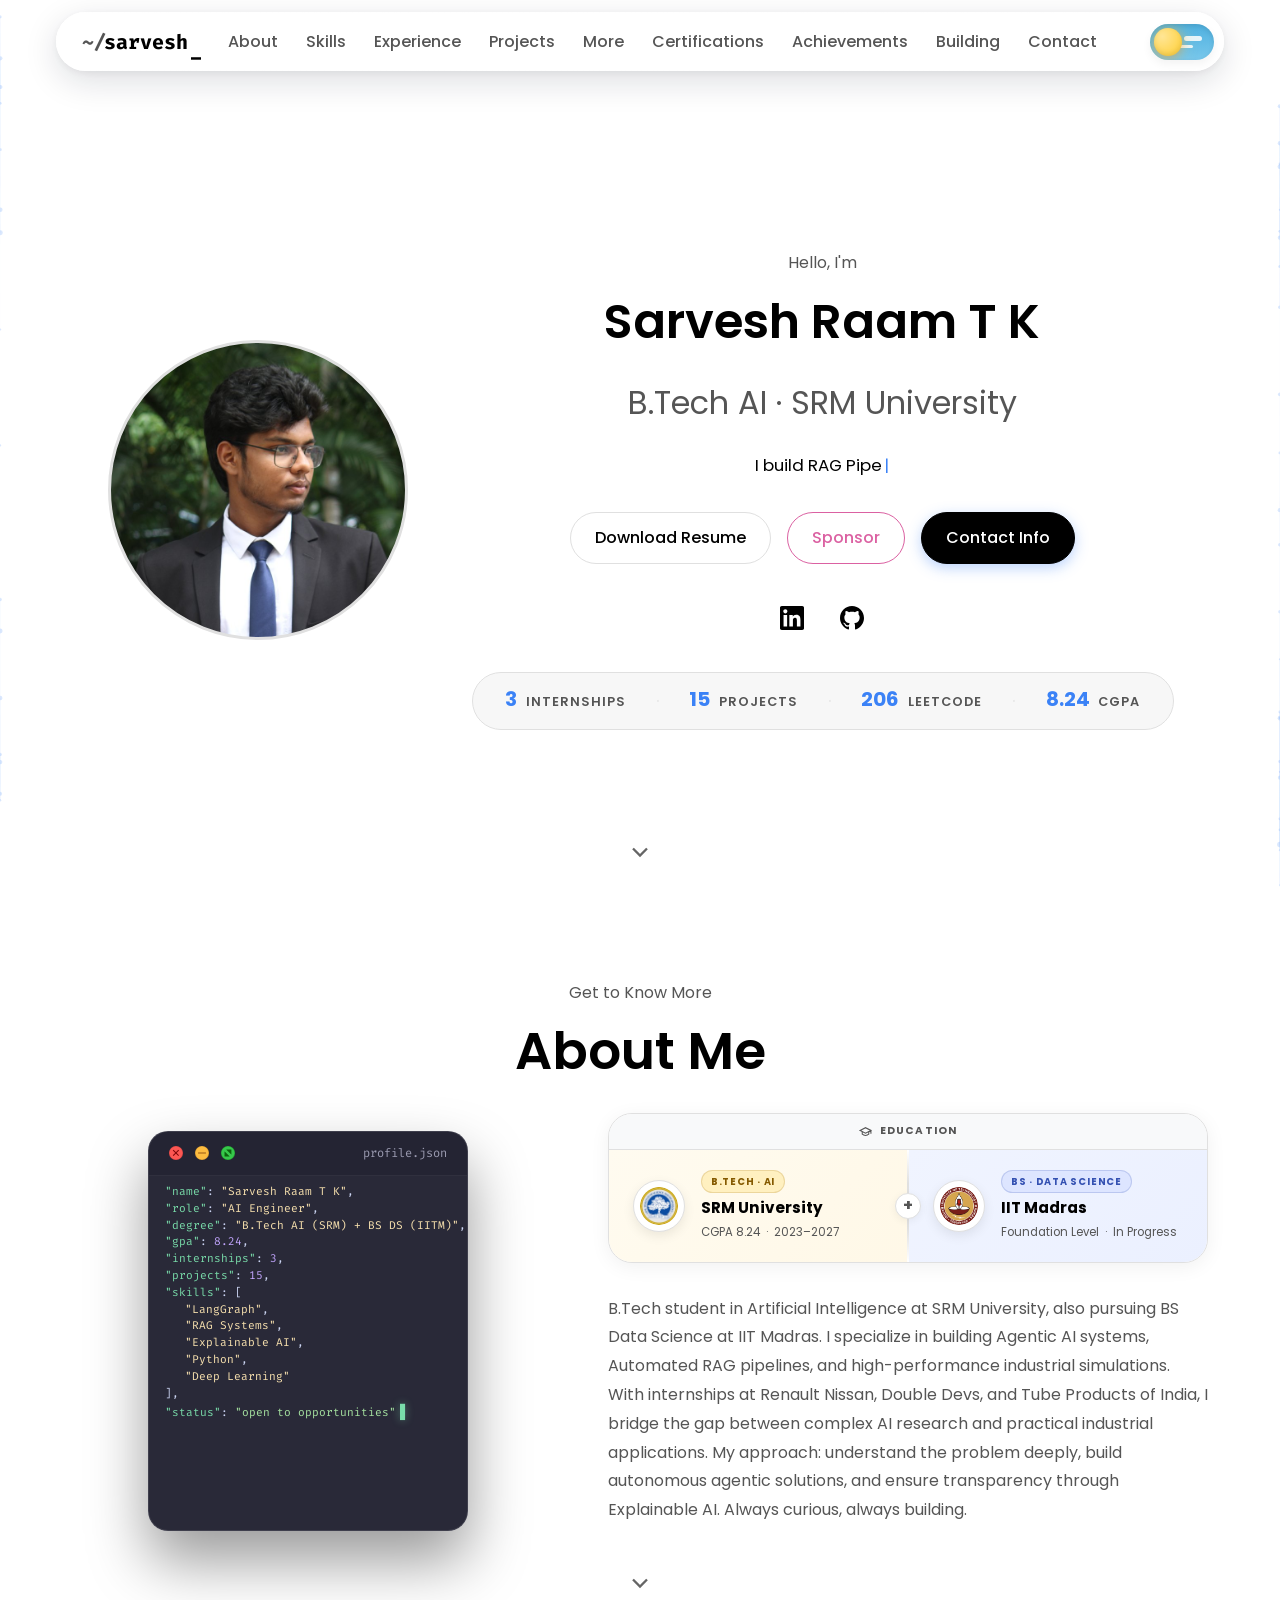
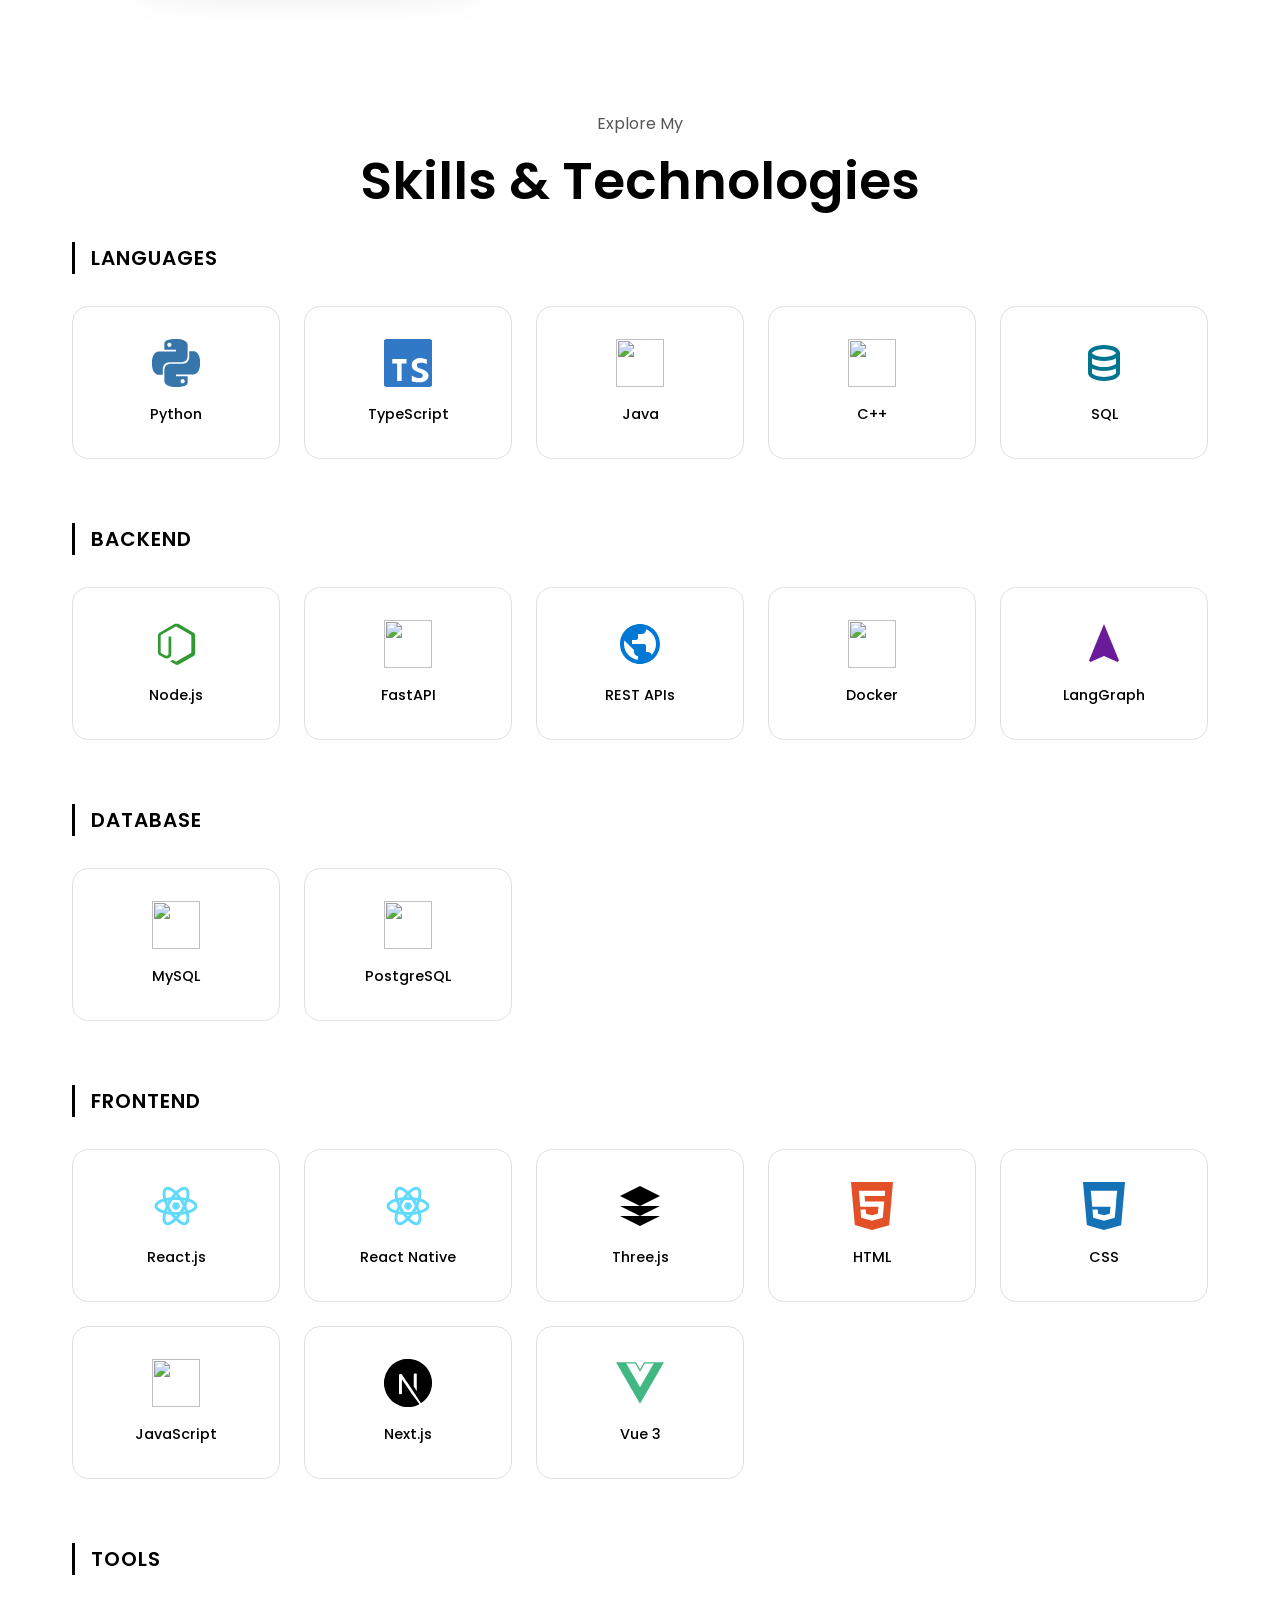
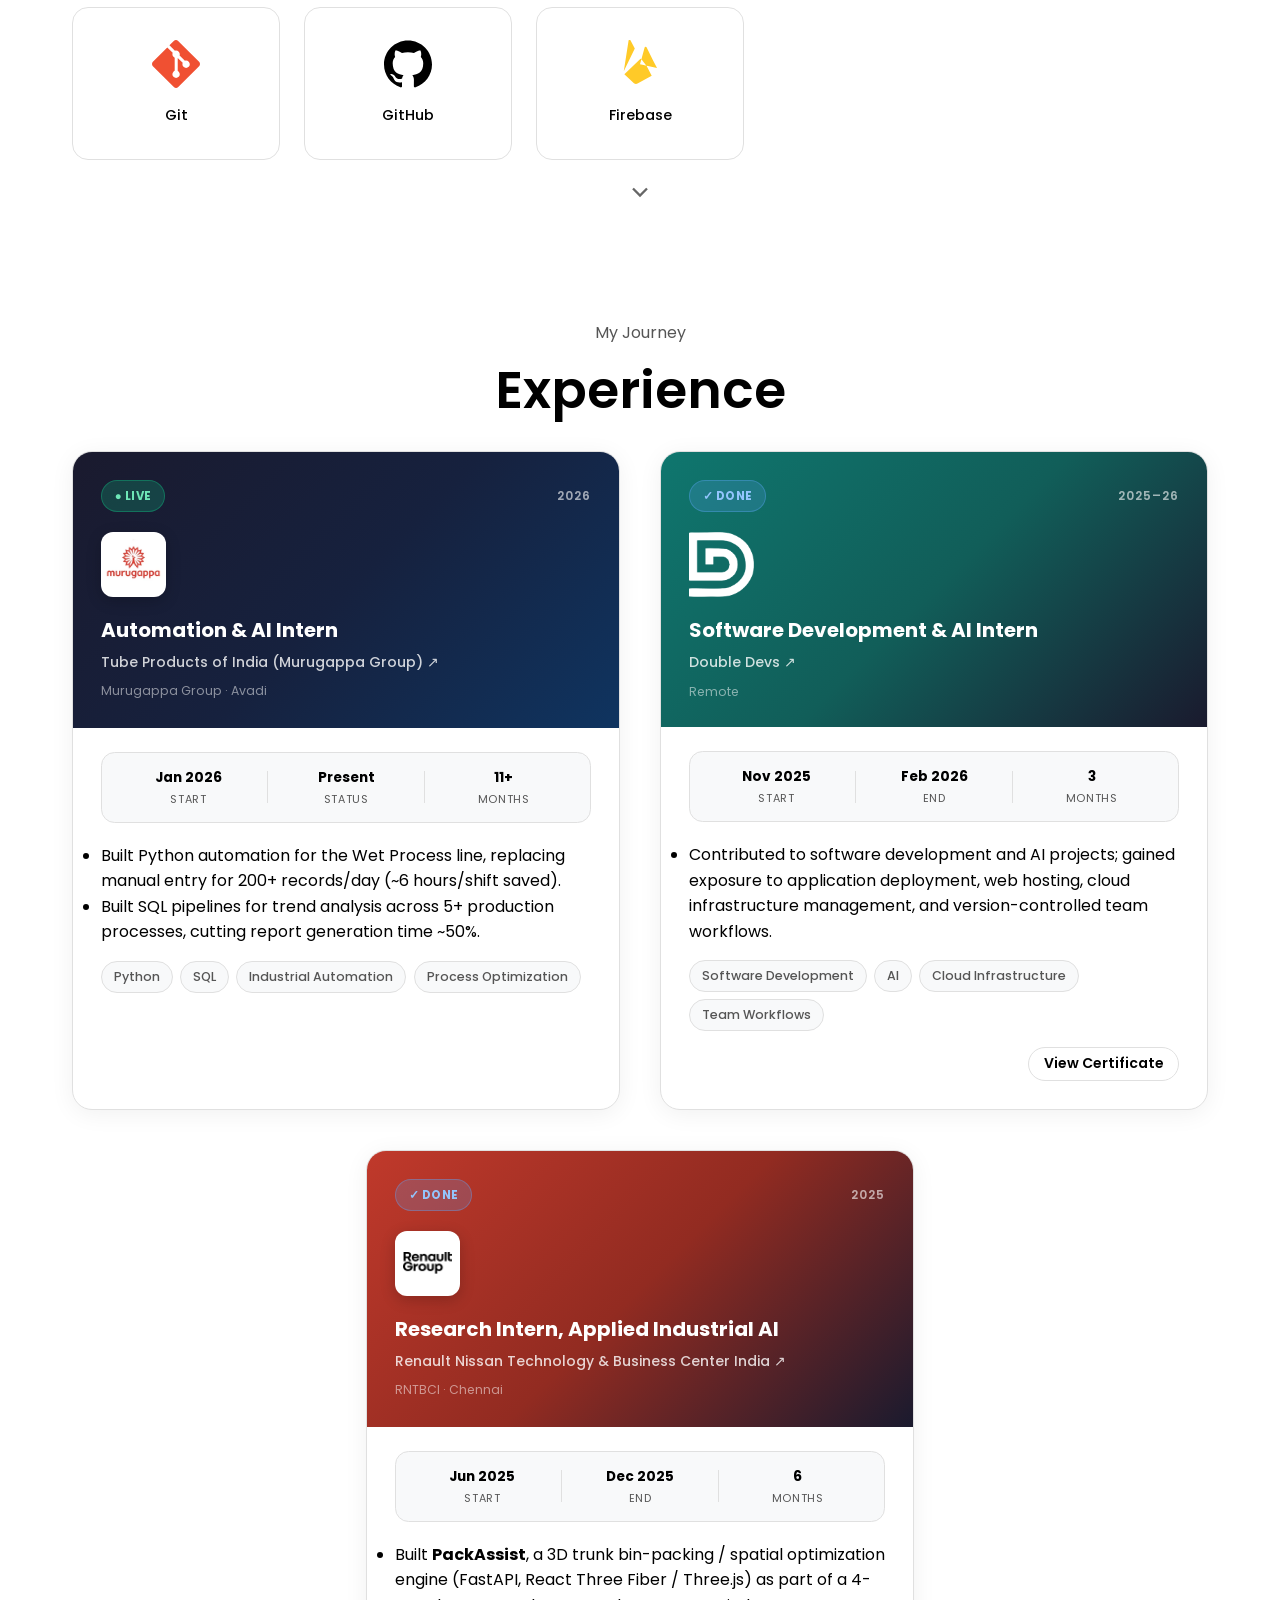
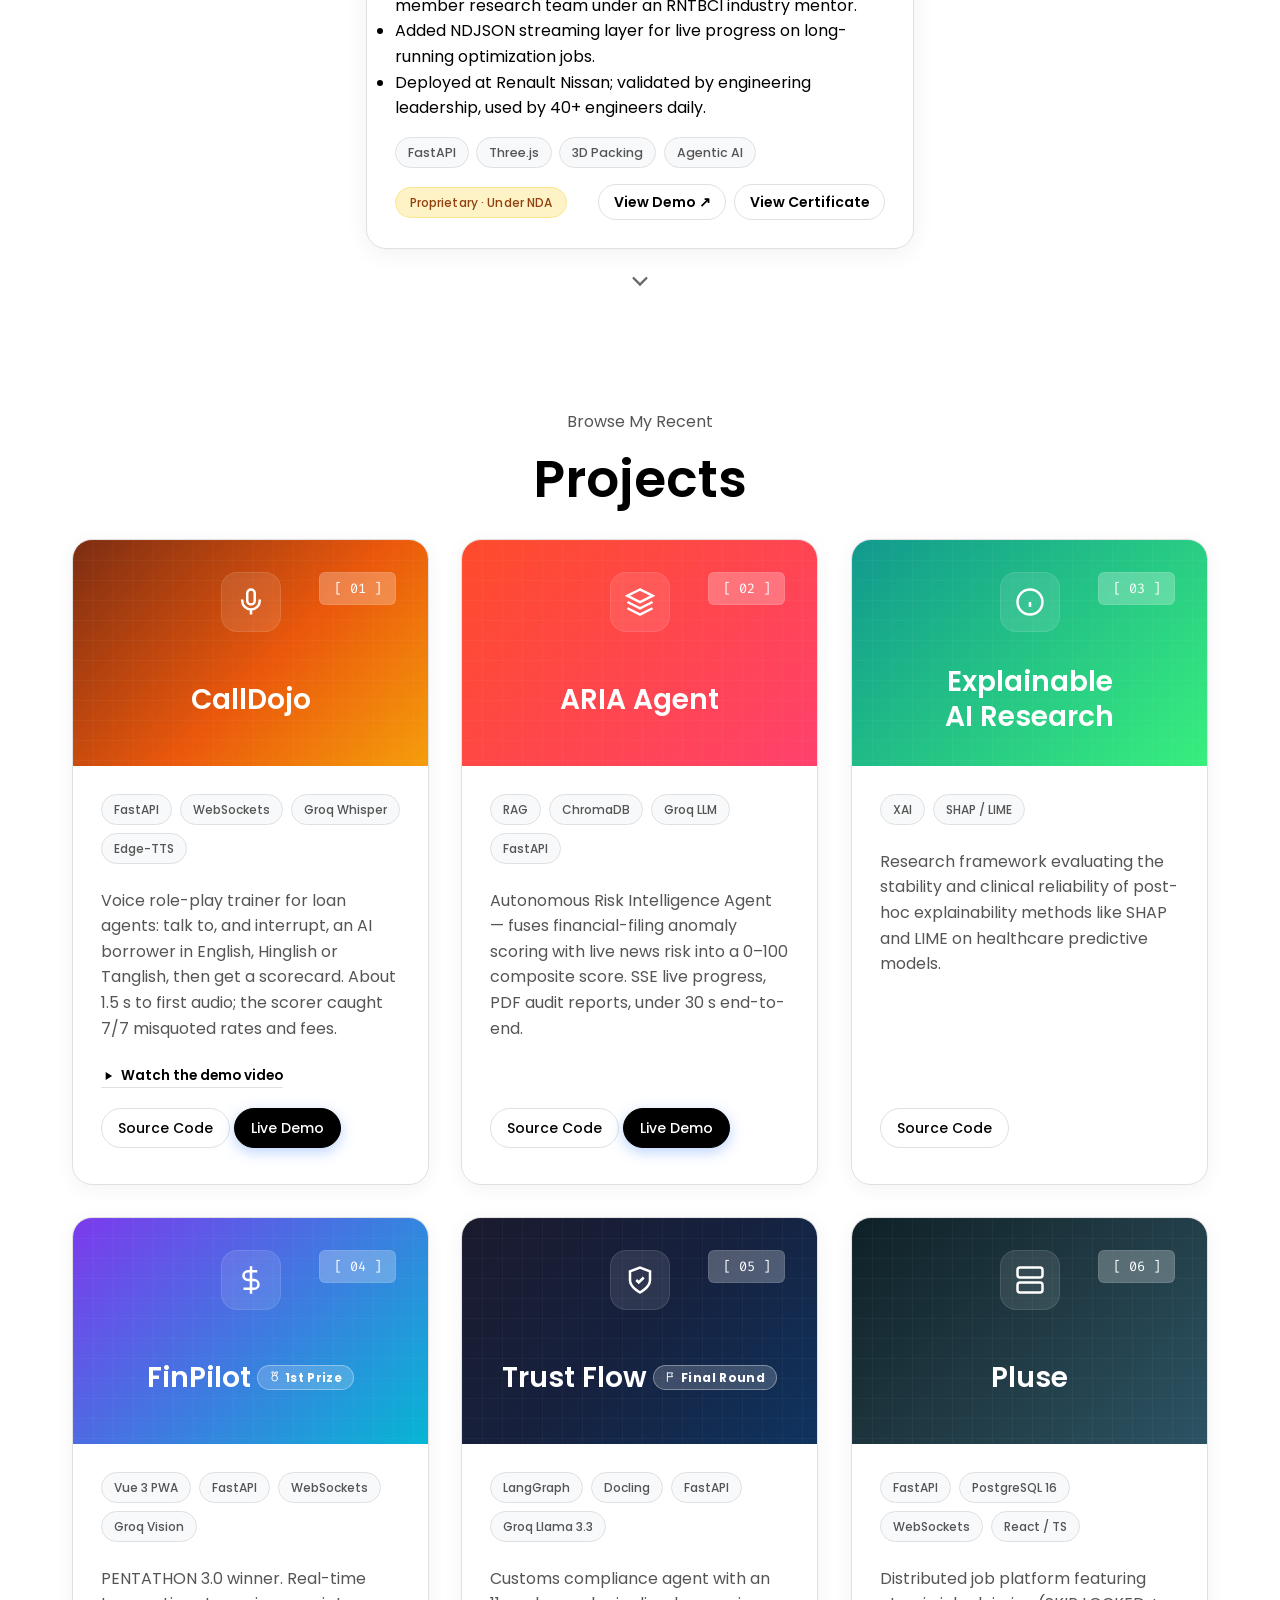
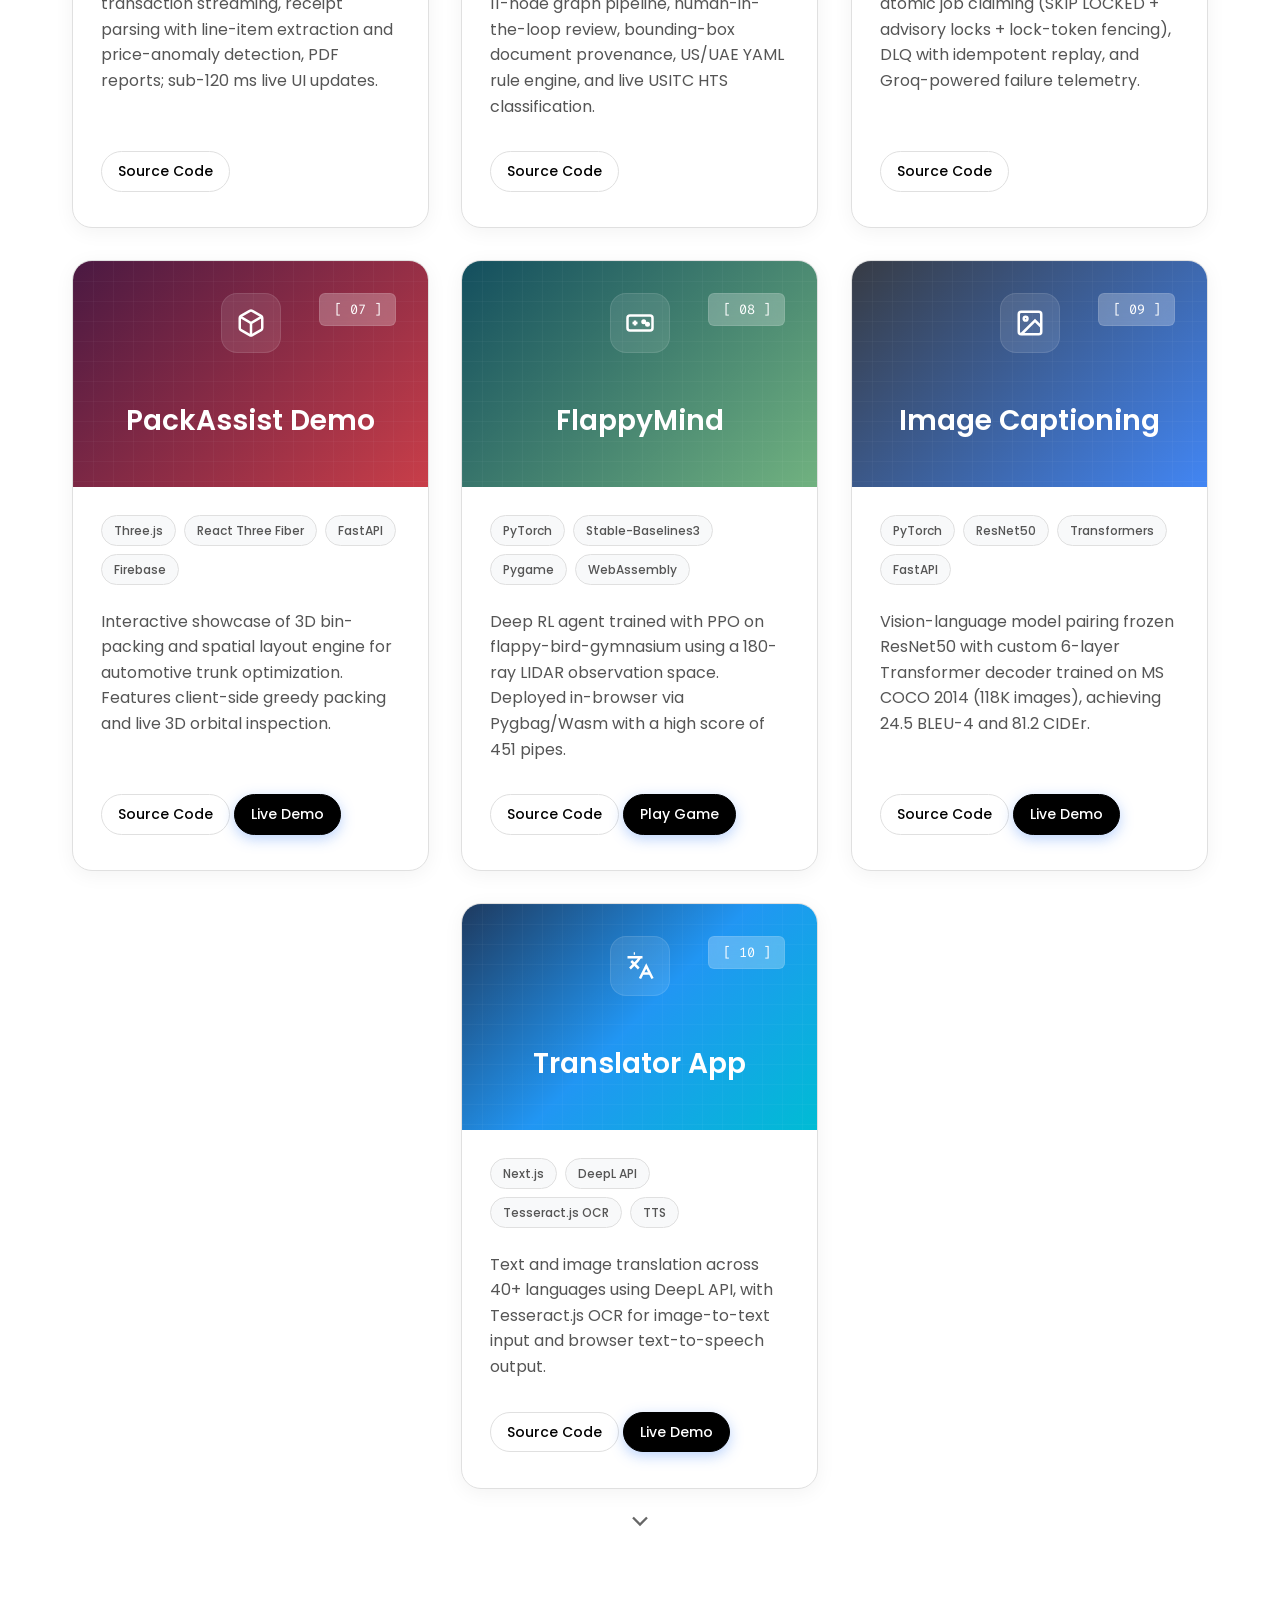
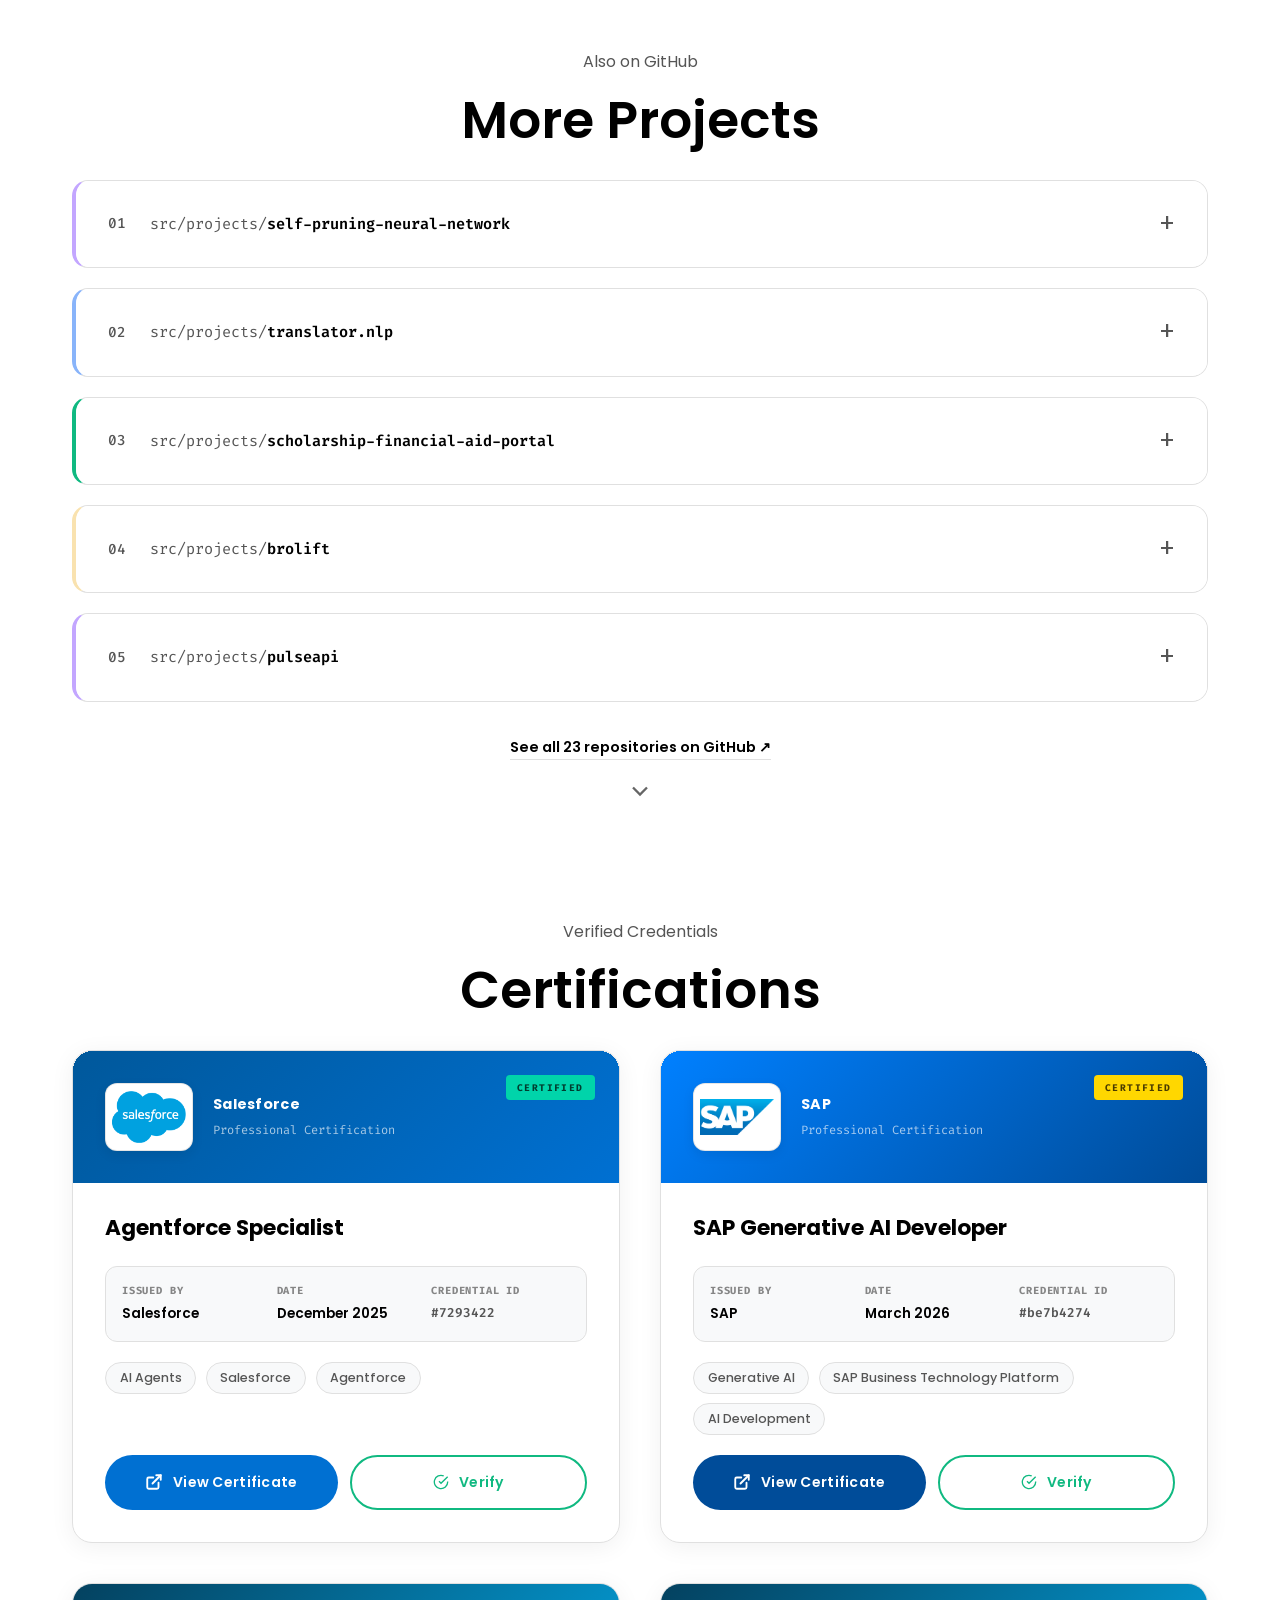
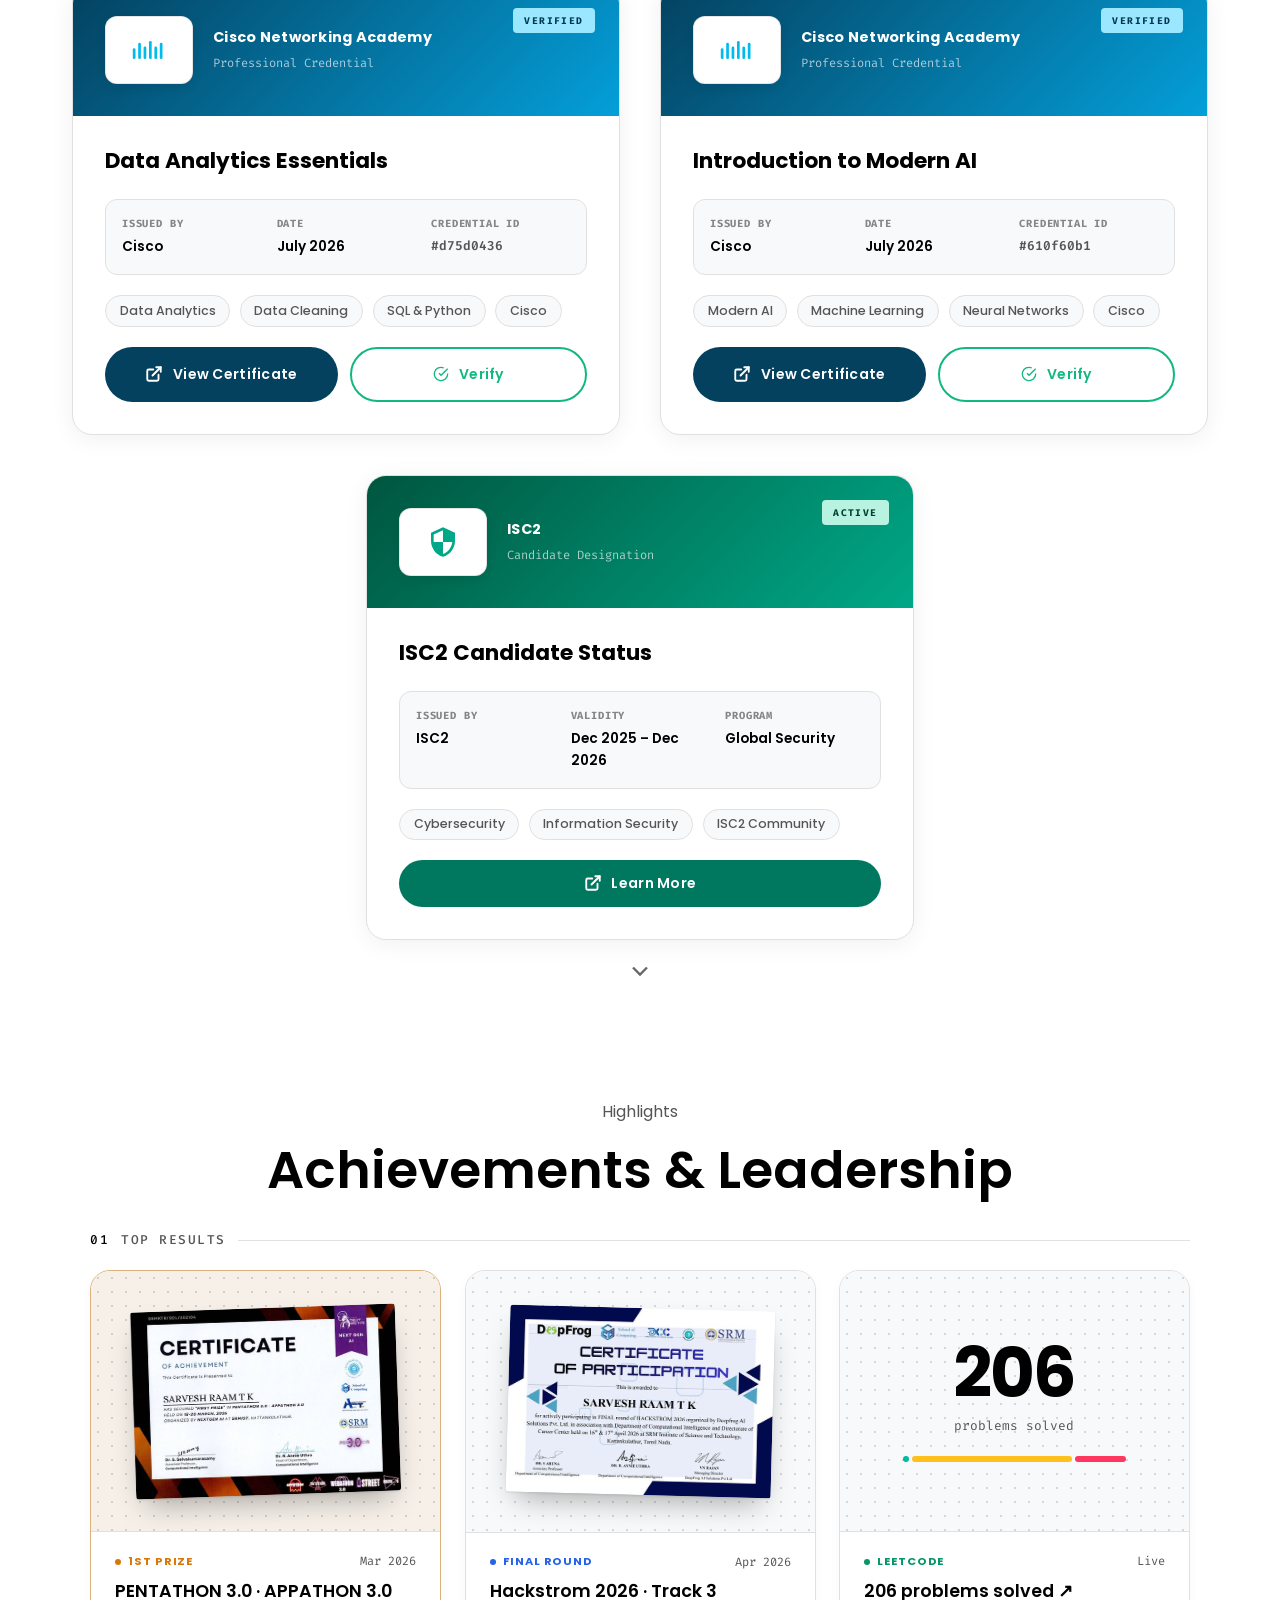
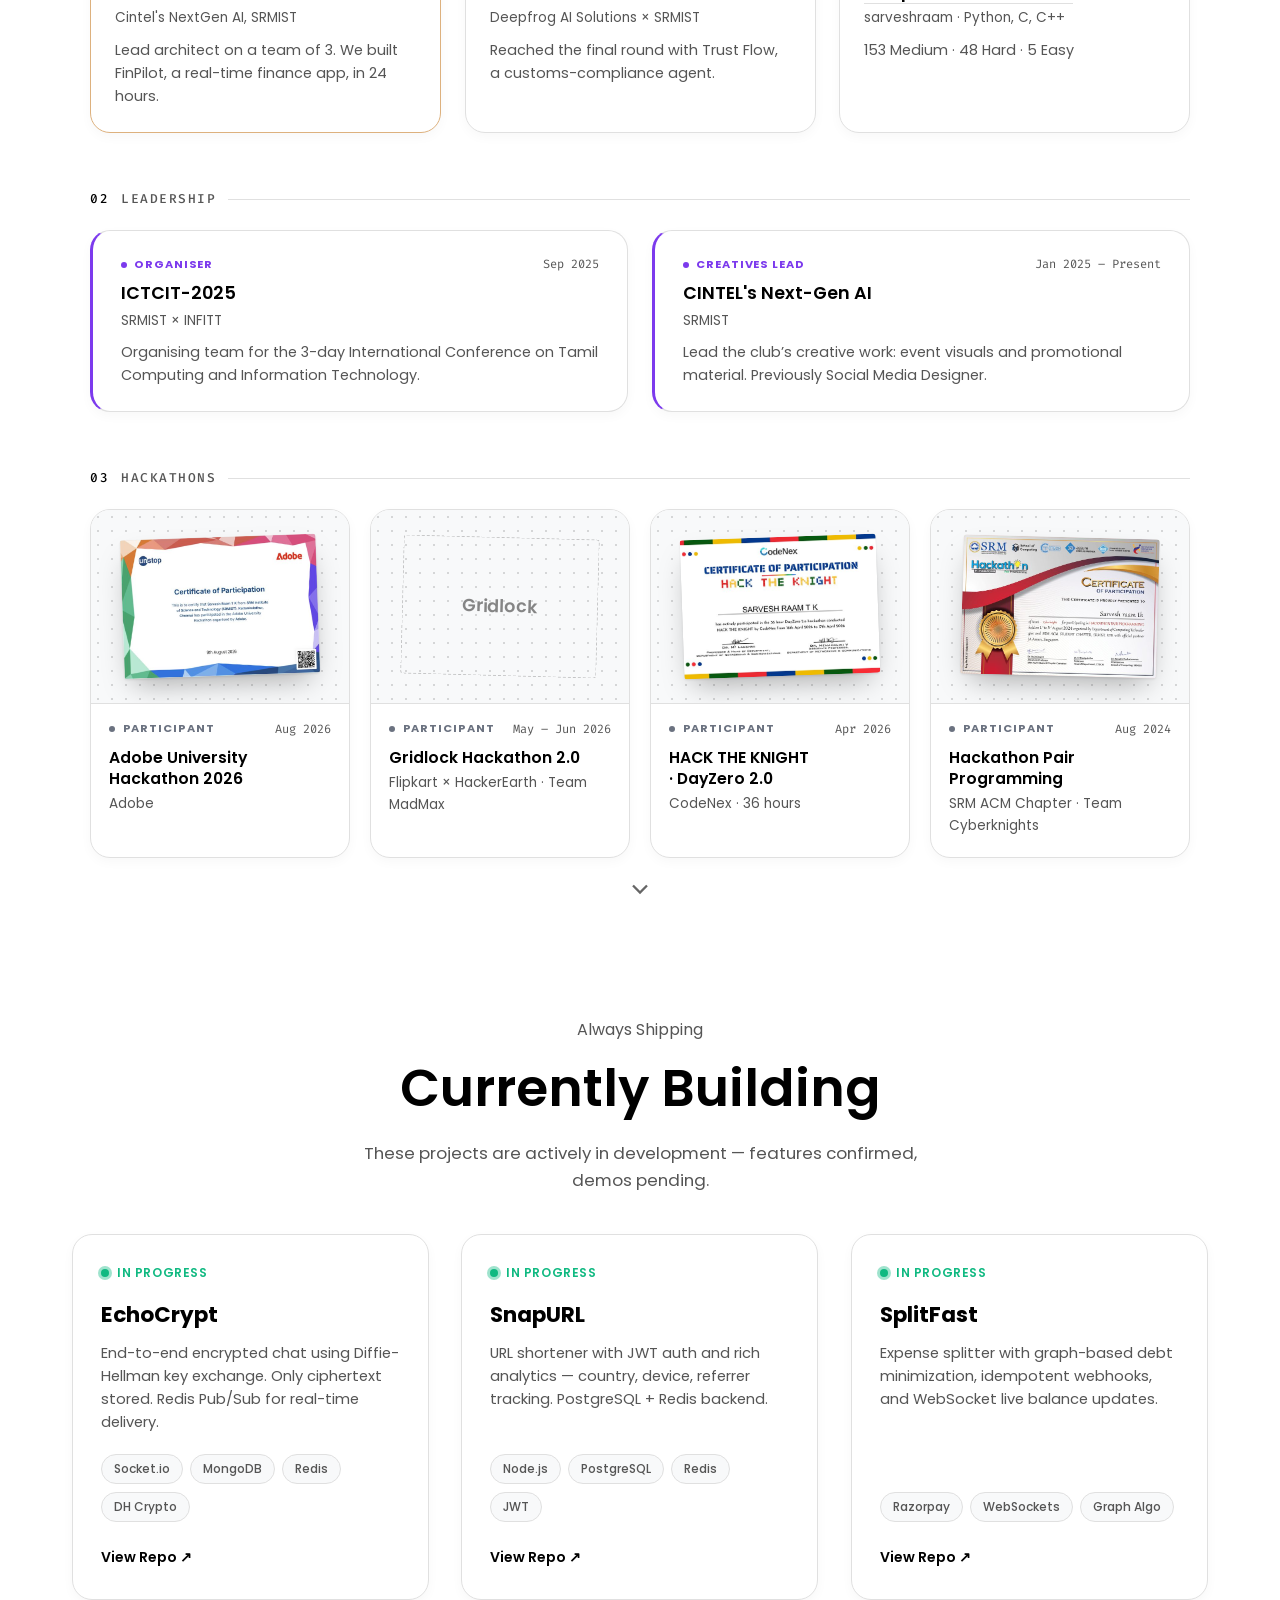
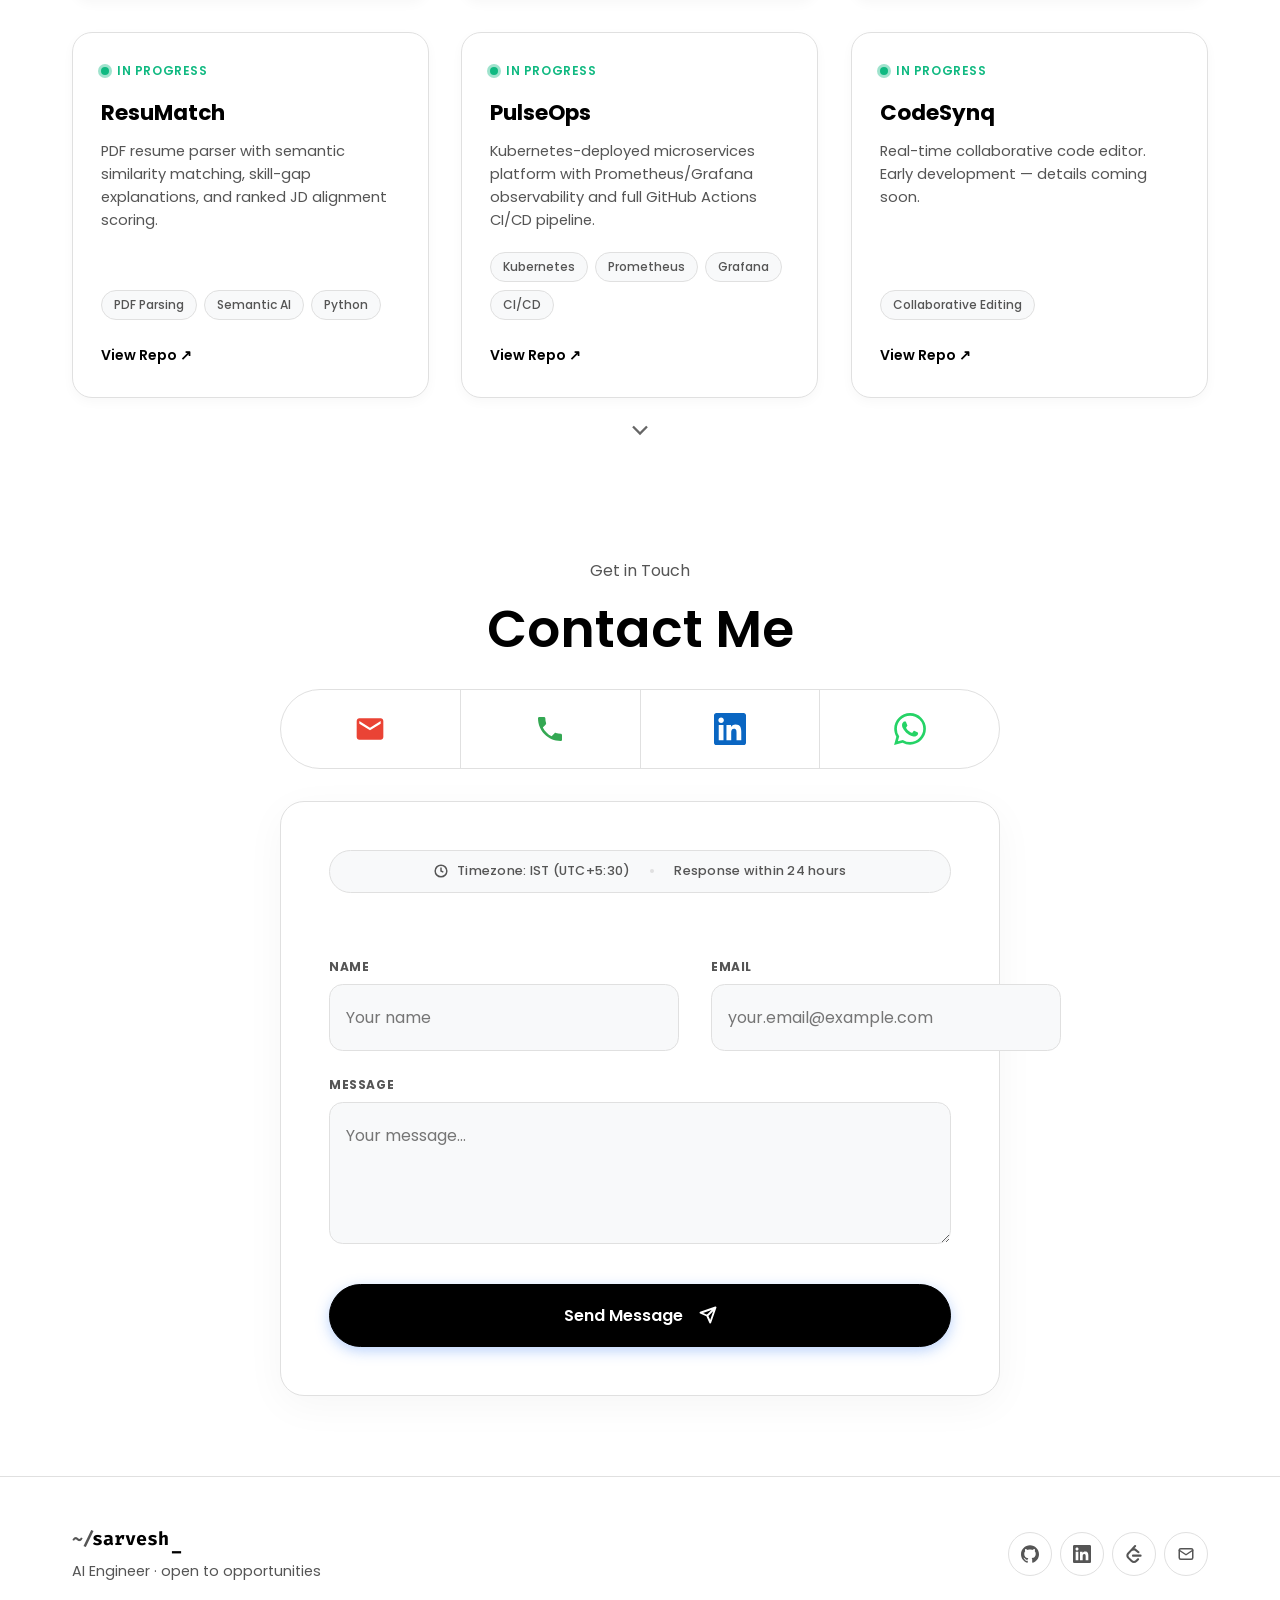
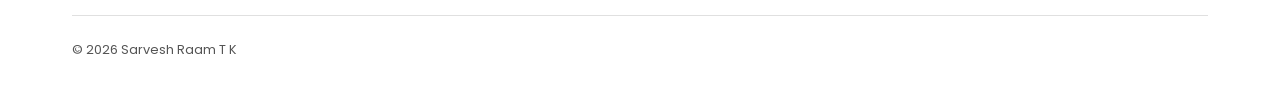
==== commit beb4054a: "Assistant box: show **bold** from answers as bold text" ====
--- a/index.html
+++ b/index.html
@@ -36,7 +36,7 @@
     <link
         href="https://fonts.googleapis.com/css2?family=Poppins:wght@300;400;500;600;700;800&family=Fira+Code:wght@300;400;500&display=swap"
         rel="stylesheet">
-    <link rel="stylesheet" href="style.css?v=4.9">
+    <link rel="stylesheet" href="style.css?v=5.0">
 
     <!-- Favicons -->
     <link rel="icon" type="image/png" href="assets/favicon.png">
@@ -805,7 +805,7 @@
         </div>
     </footer>
 
-    <script src="script.js?v=4.9"></script>
+    <script src="script.js?v=5.0"></script>
     <script>
         // ── Email Modal ───────────────────────────────────────────────────────
         function openEmailModal() {
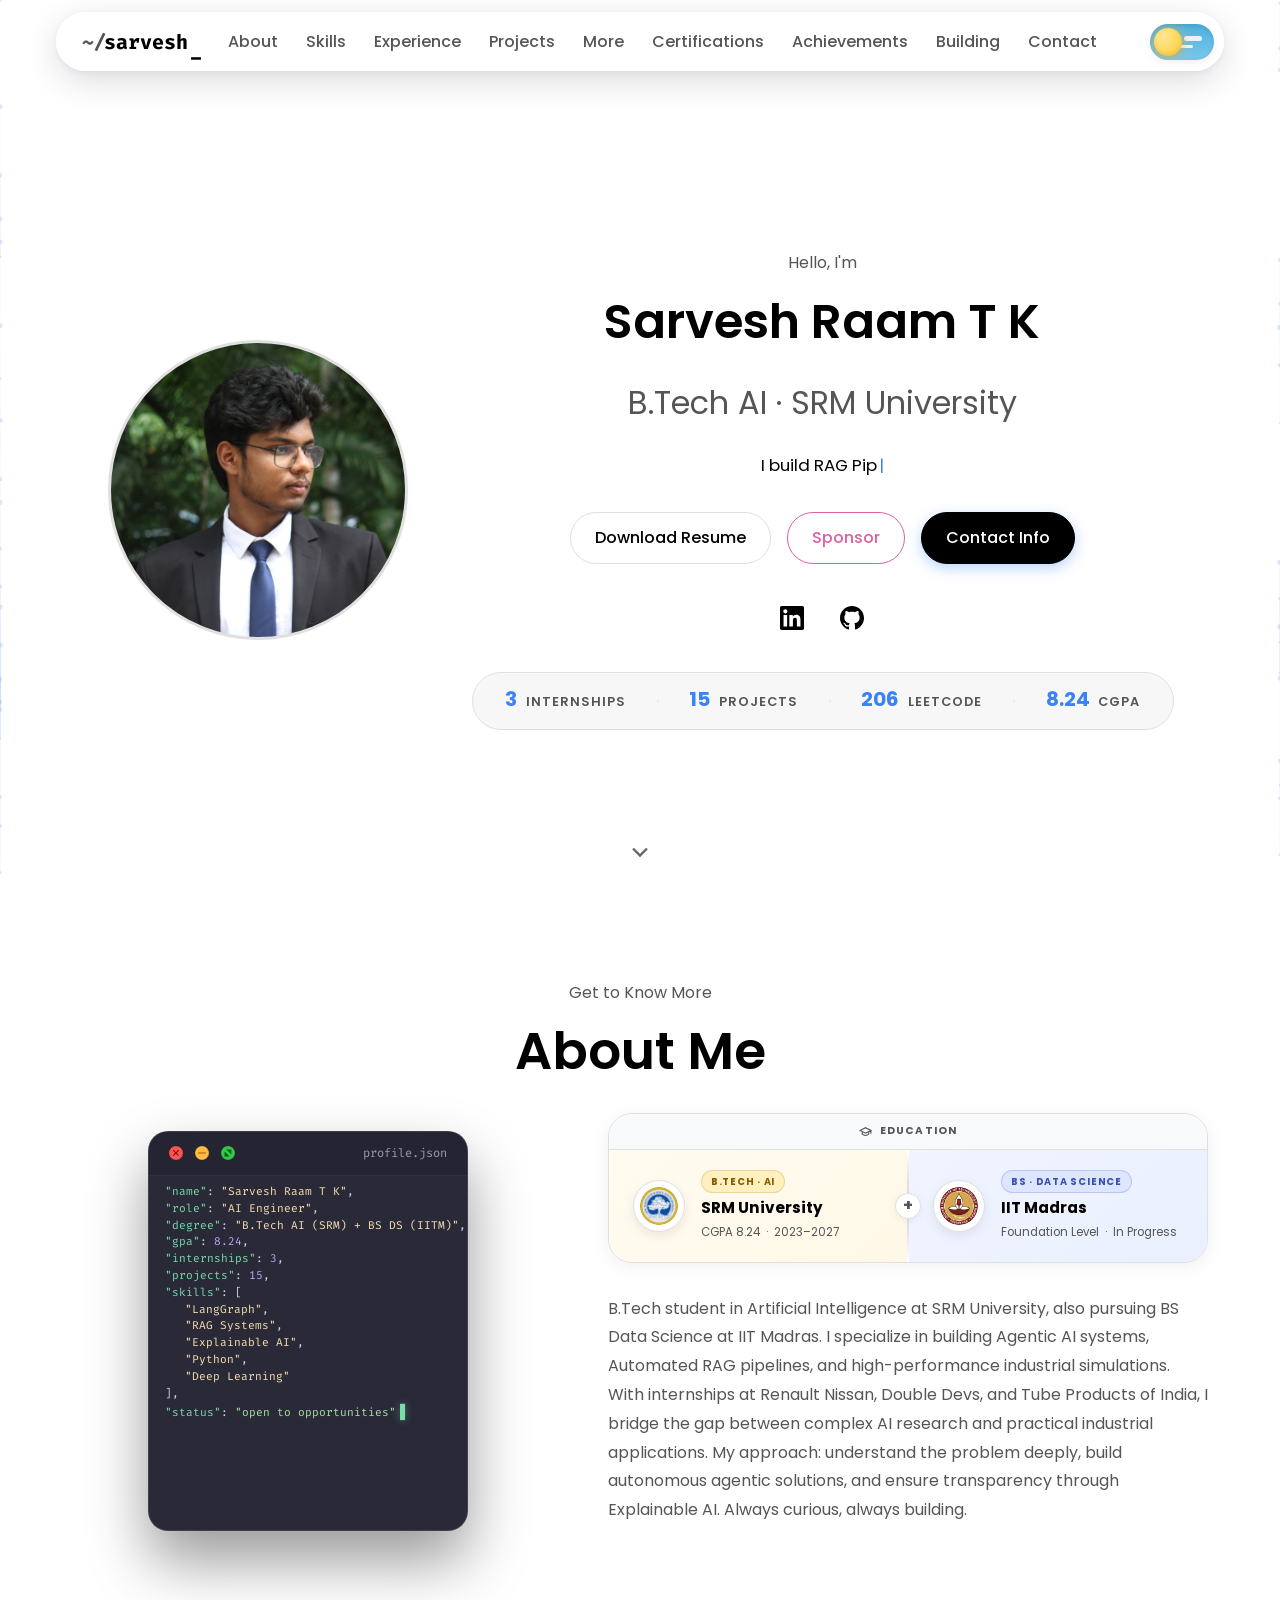
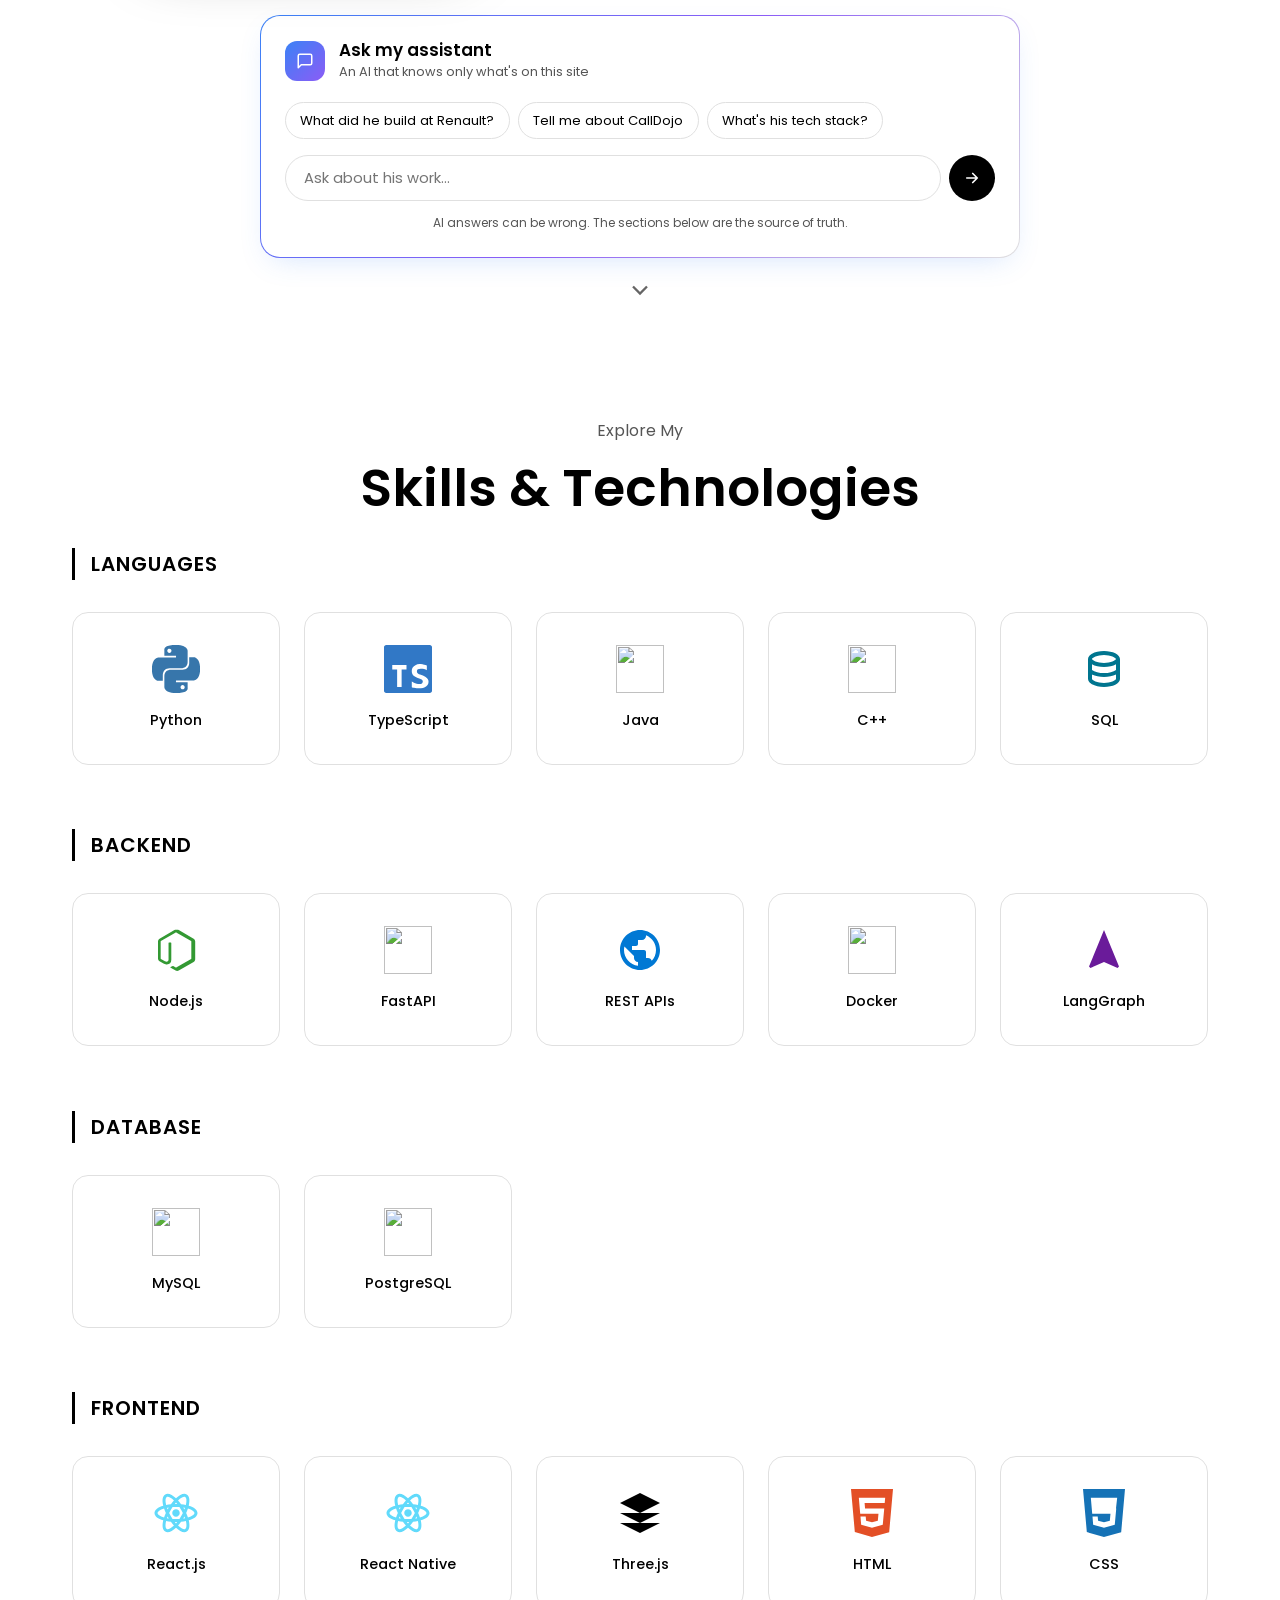
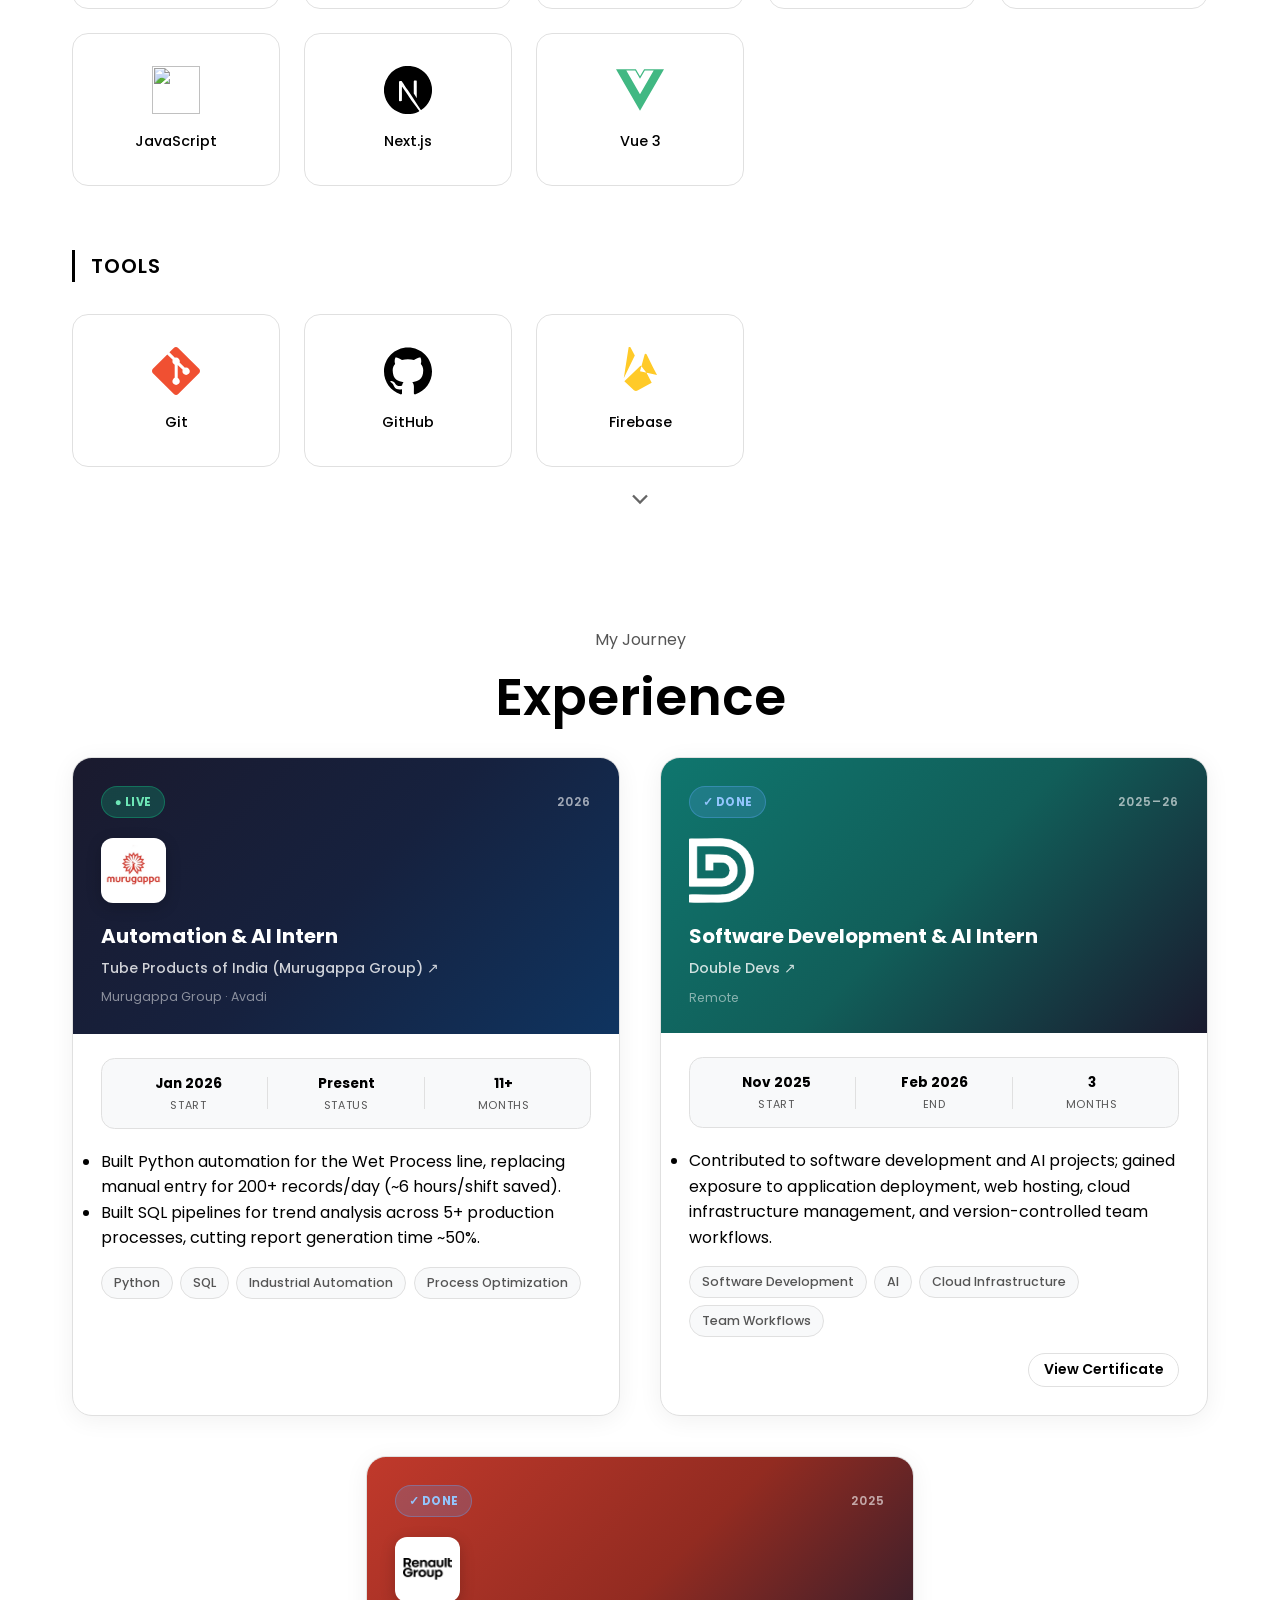
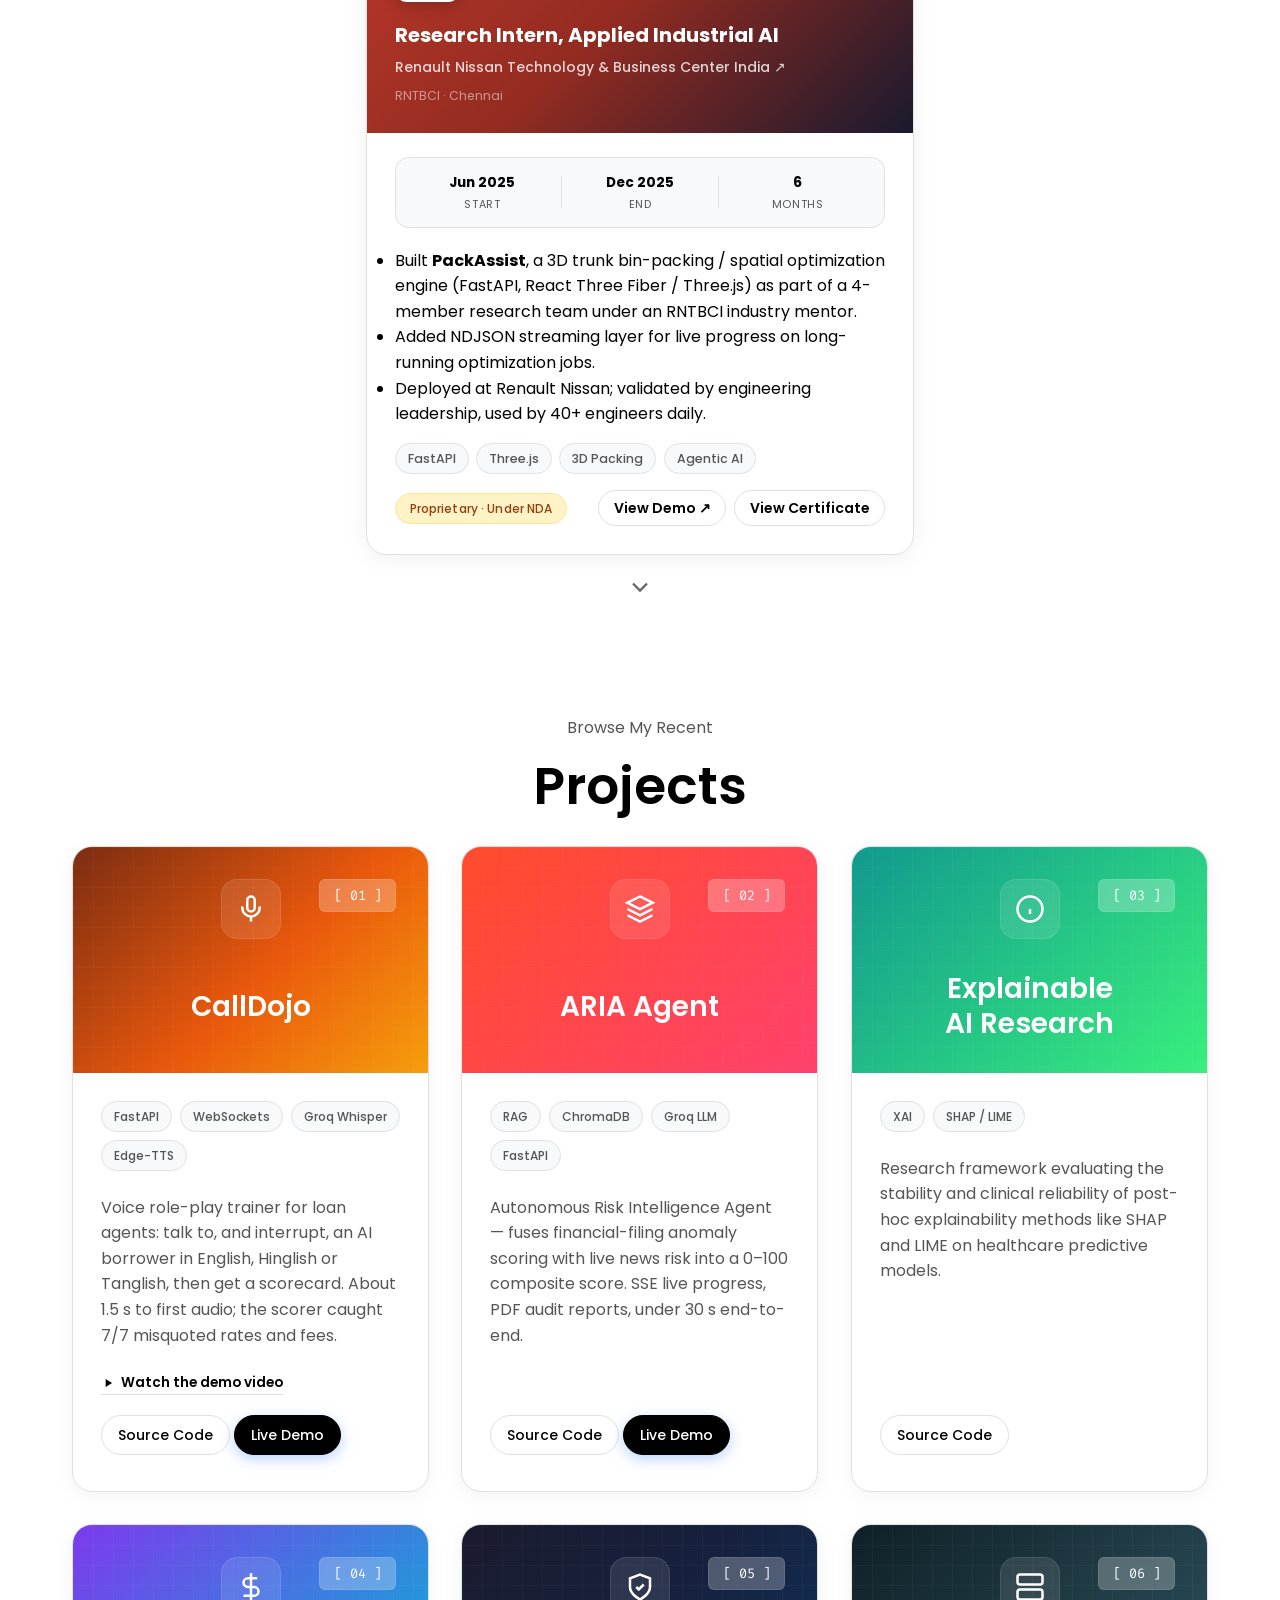
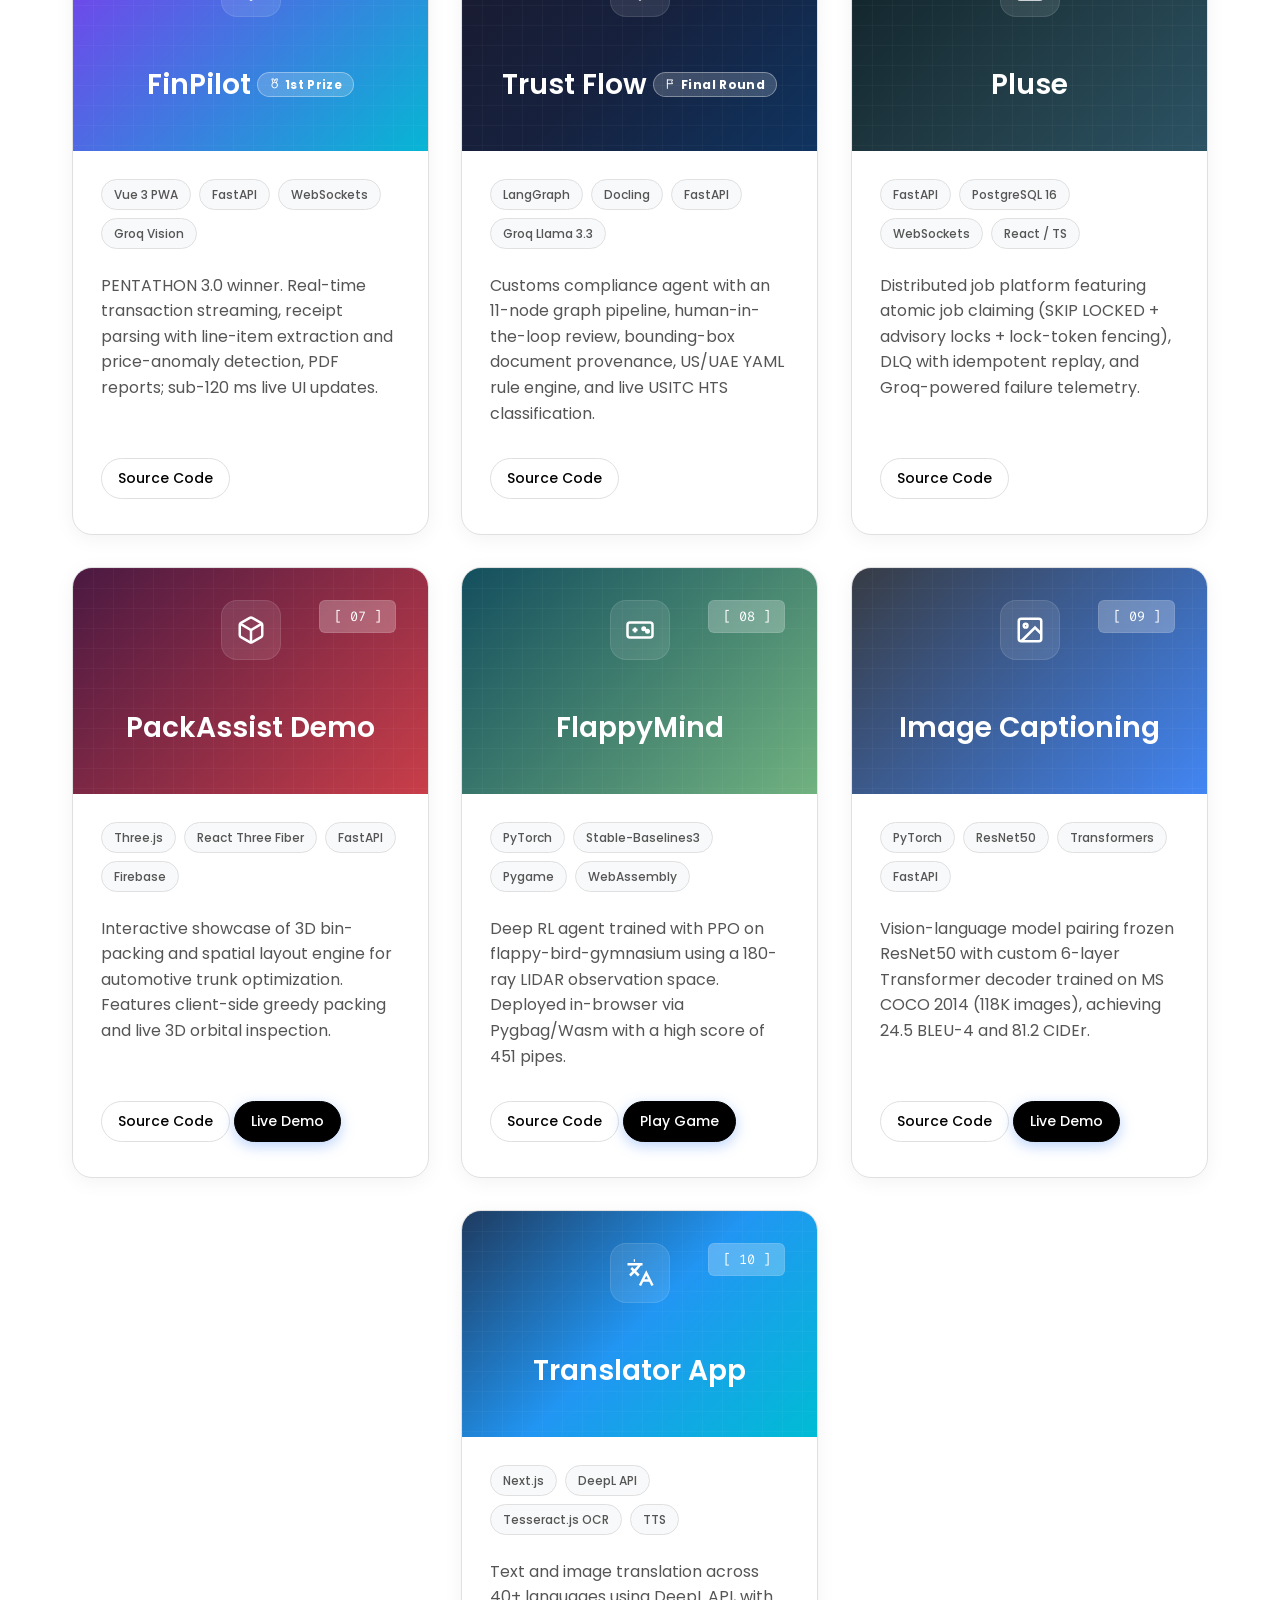
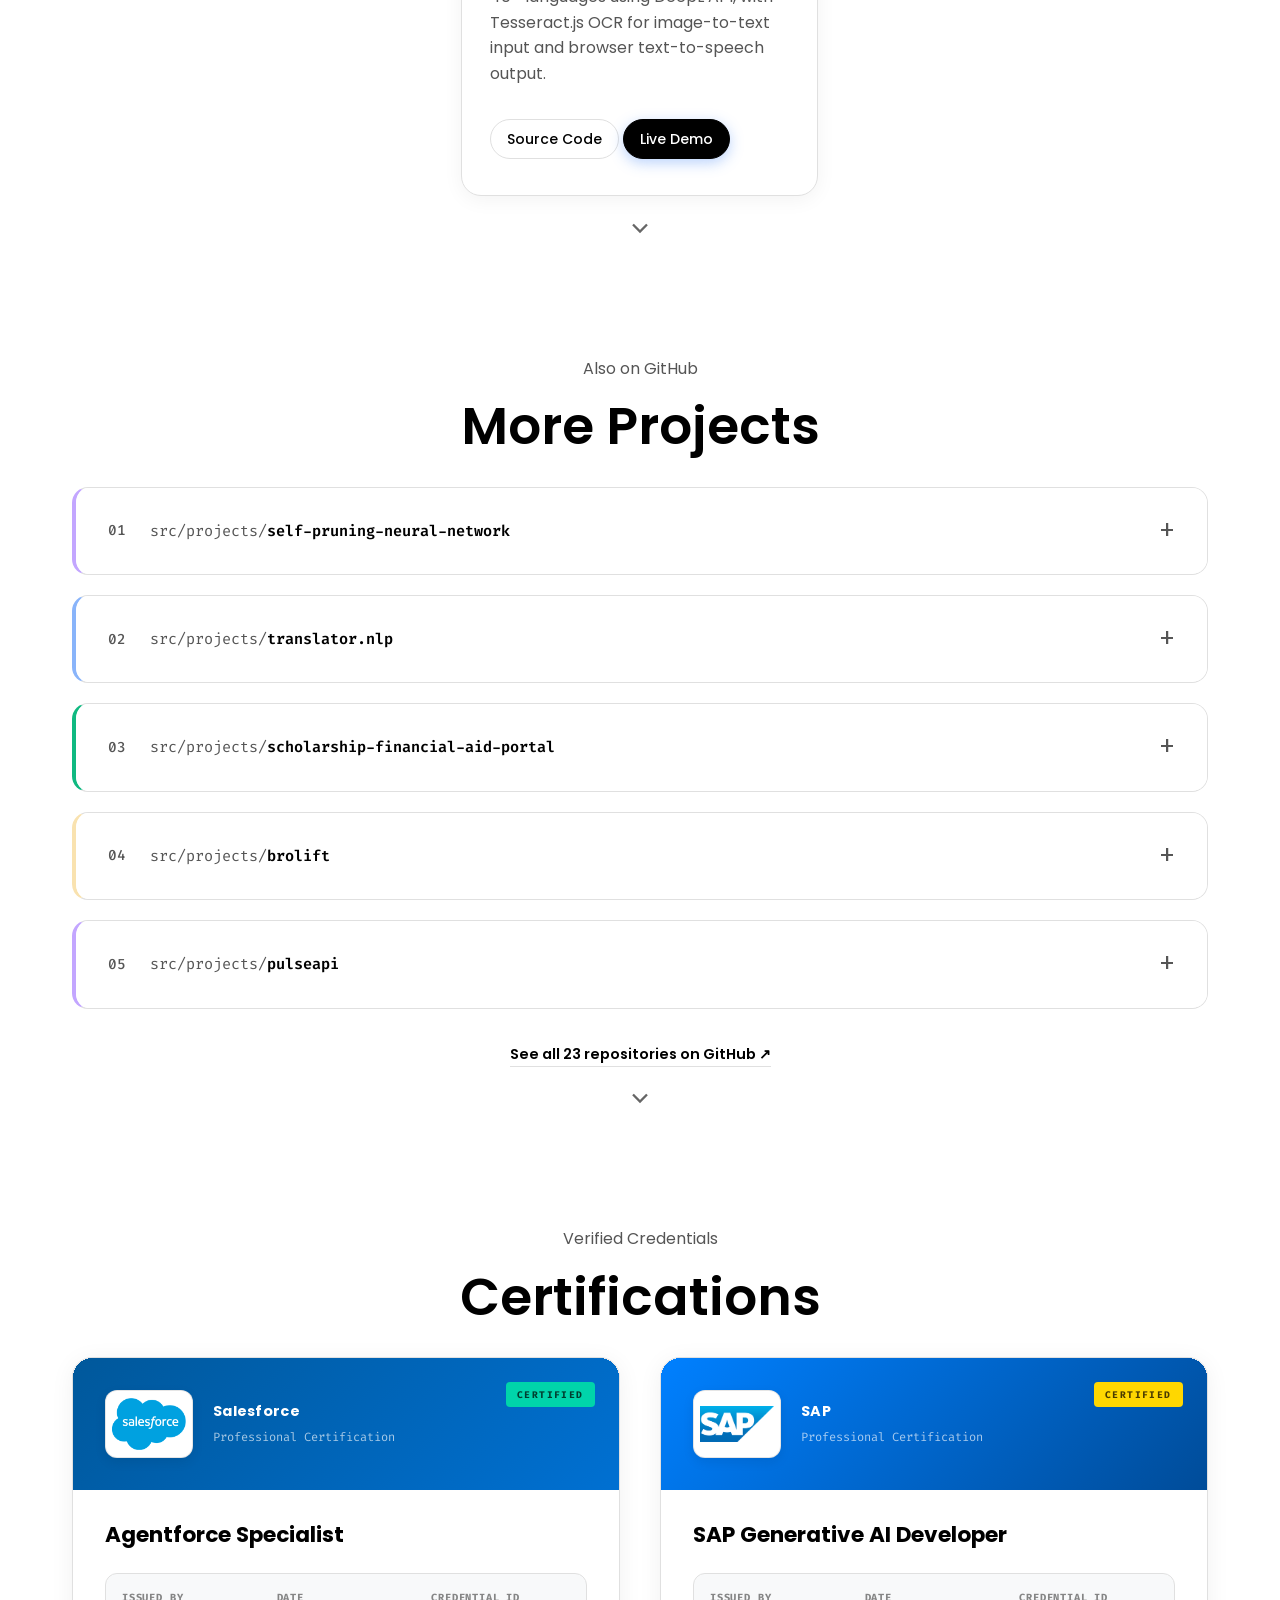
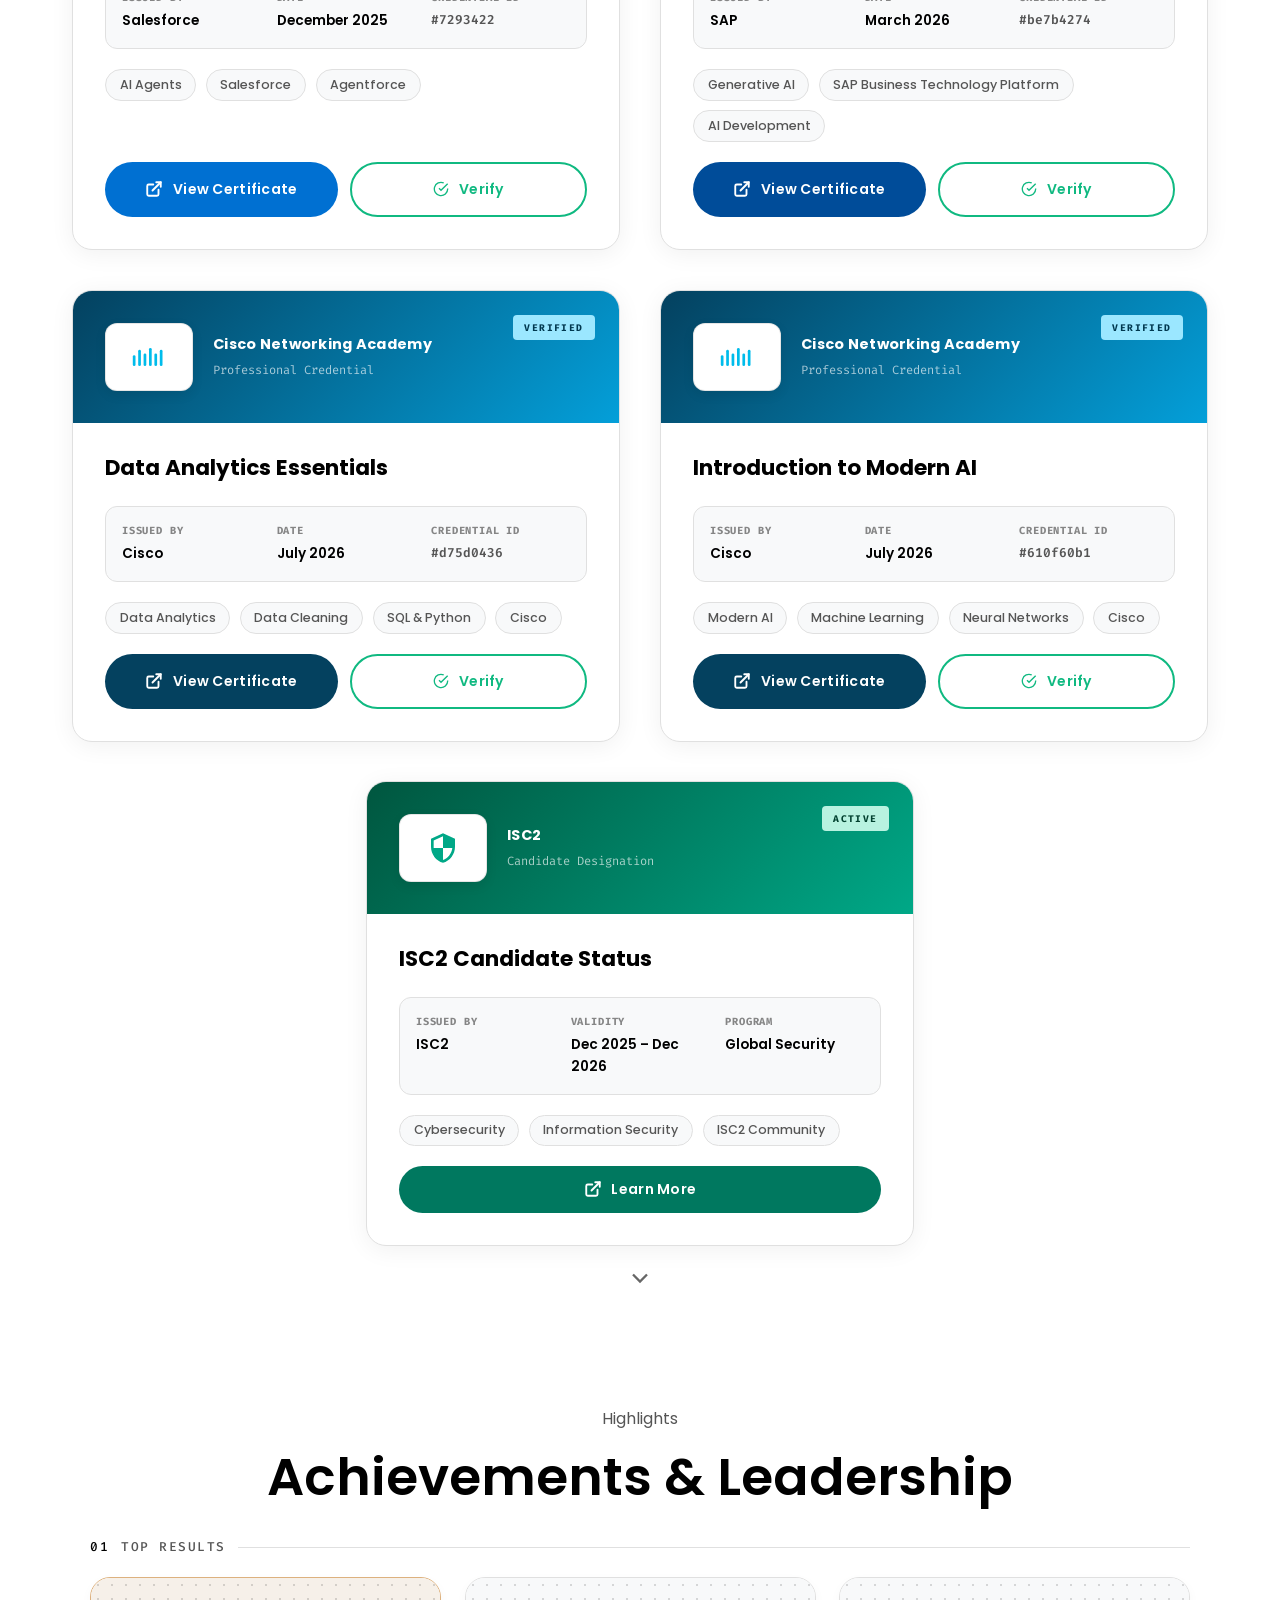
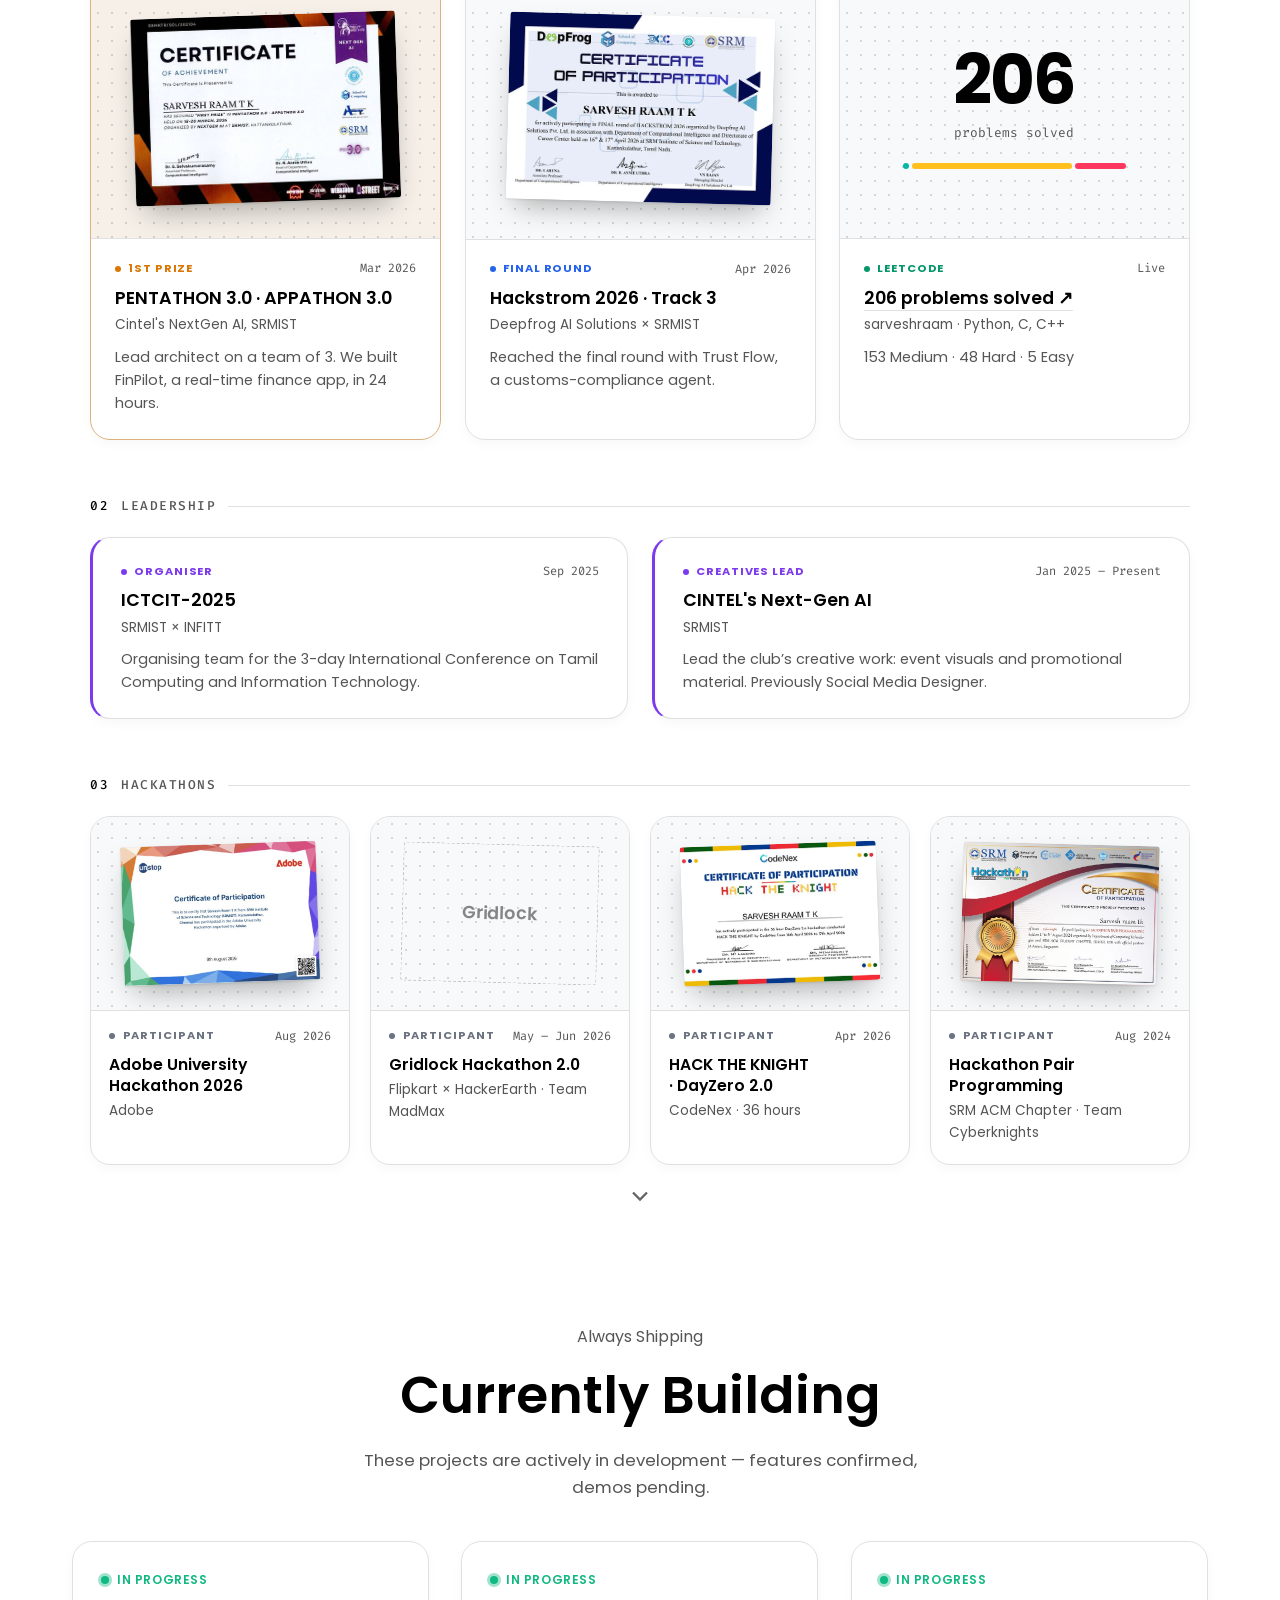
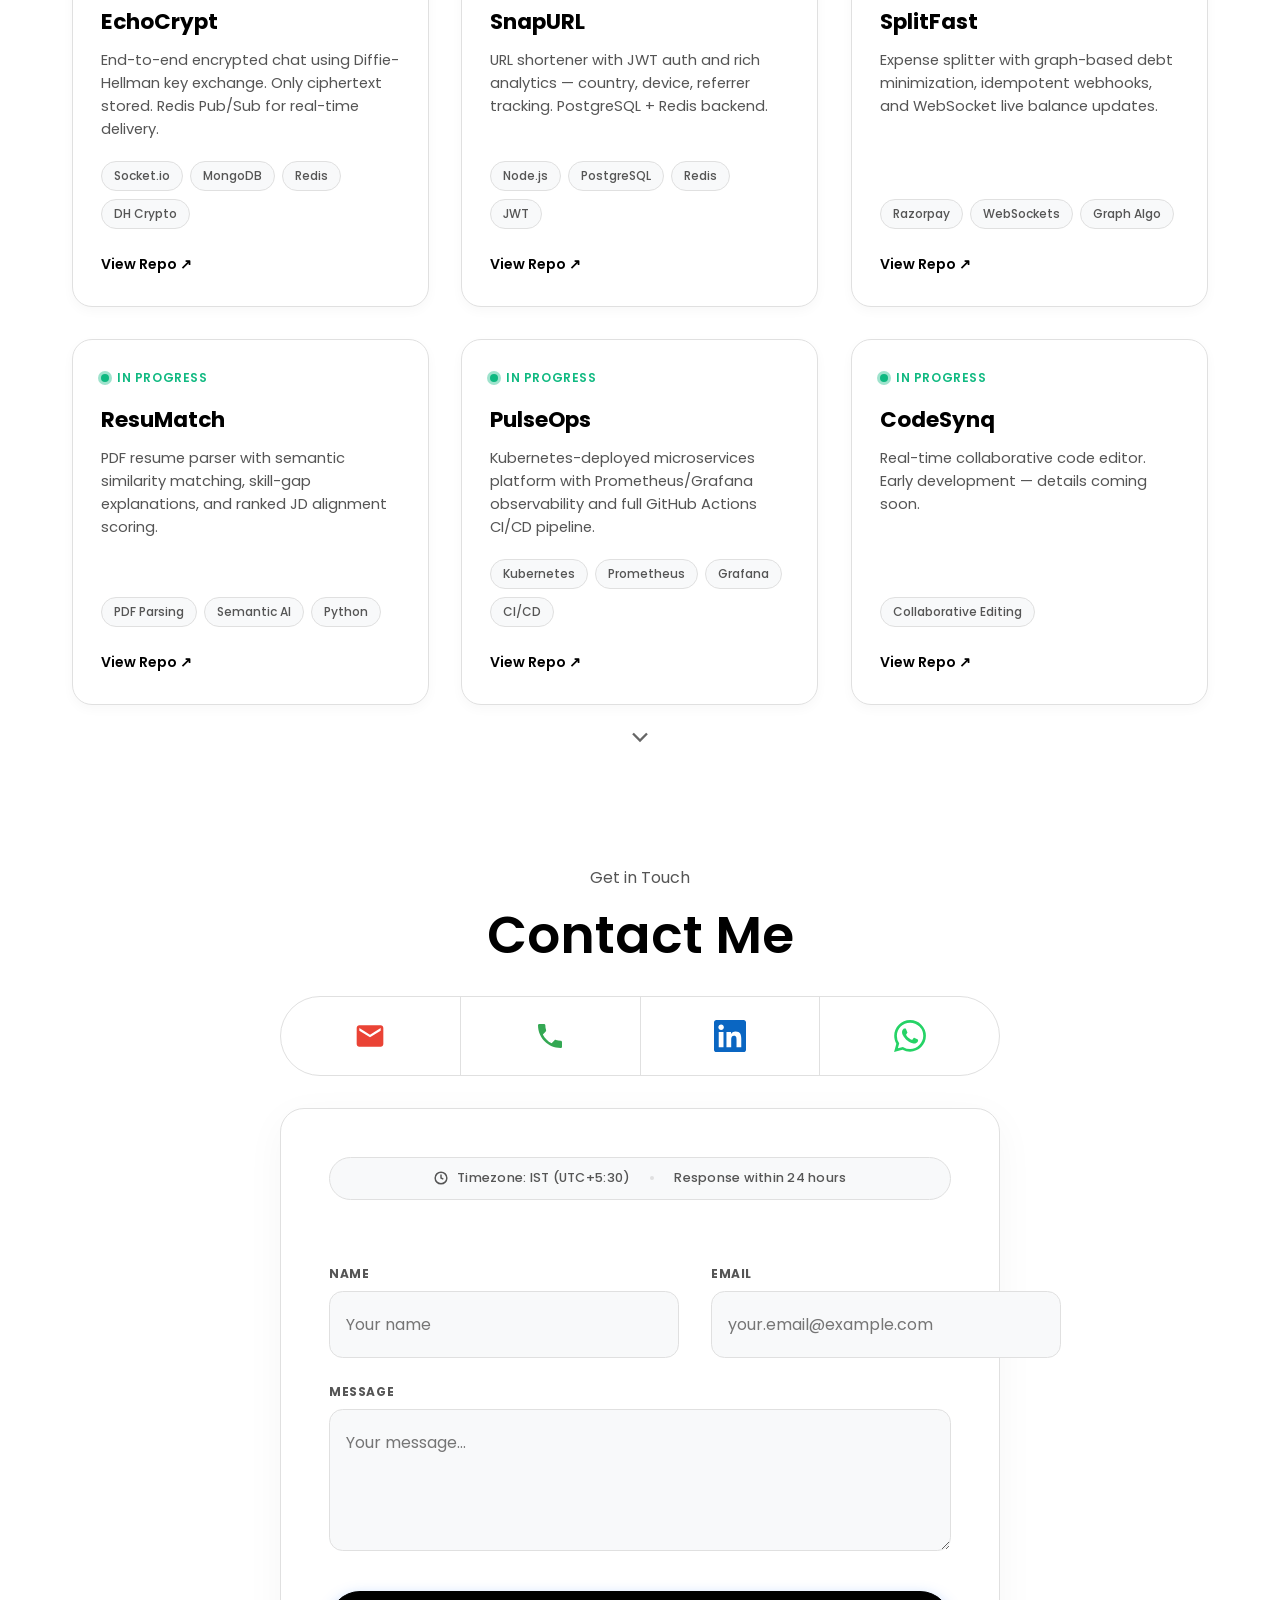
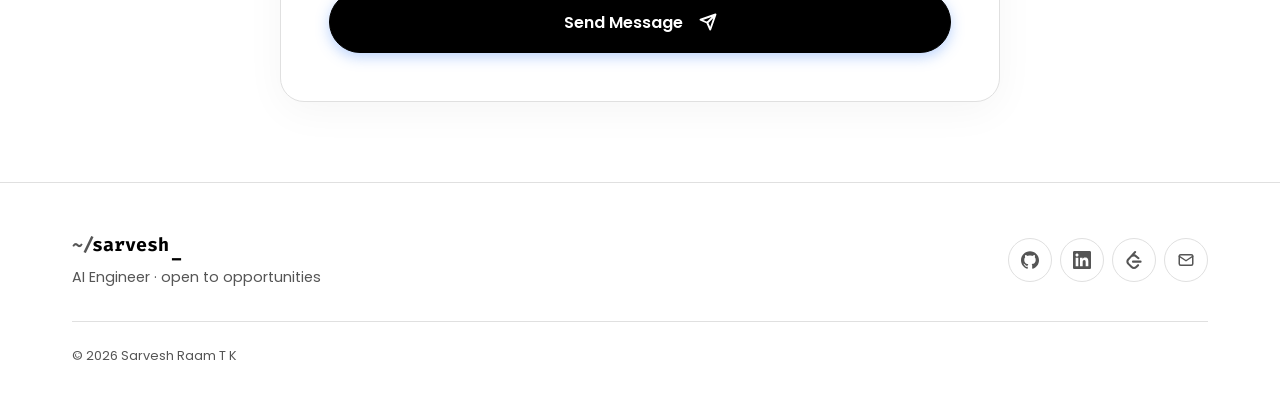
==== commit 1b6314b6: "Assistant: understand informal questions, hand off unknowns to the contact form" ====
--- a/index.html
+++ b/index.html
@@ -36,7 +36,7 @@
     <link
         href="https://fonts.googleapis.com/css2?family=Poppins:wght@300;400;500;600;700;800&family=Fira+Code:wght@300;400;500&display=swap"
         rel="stylesheet">
-    <link rel="stylesheet" href="style.css?v=5.0">
+    <link rel="stylesheet" href="style.css?v=5.1">
 
     <!-- Favicons -->
     <link rel="icon" type="image/png" href="assets/favicon.png">
@@ -805,7 +805,7 @@
         </div>
     </footer>
 
-    <script src="script.js?v=5.0"></script>
+    <script src="script.js?v=5.1"></script>
     <script>
         // ── Email Modal ───────────────────────────────────────────────────────
         function openEmailModal() {
--- a/style.css
+++ b/style.css
@@ -4204,6 +4204,31 @@
 
 [data-theme="dark"] .ask-msg a {
     color: #60A5FA;
+}
+
+.ask-handoff {
+    display: block;
+    margin-top: 0.65rem;
+    padding: 0.45rem 0.9rem;
+    border: 0;
+    border-radius: 2rem;
+    background: linear-gradient(135deg, #3B82F6, #8B5CF6);
+    color: #fff;
+    font: inherit;
+    font-size: 0.8rem;
+    font-weight: 600;
+    cursor: pointer;
+    transition: transform 0.2s ease, box-shadow 0.2s ease;
+}
+
+.ask-handoff:hover {
+    transform: translateY(-1px);
+    box-shadow: 0 6px 16px -6px rgba(99, 102, 241, 0.6);
+}
+
+.ask-handoff:focus-visible {
+    outline: 2px solid #3B82F6;
+    outline-offset: 2px;
 }
 
 /* three bouncing dots while waiting */
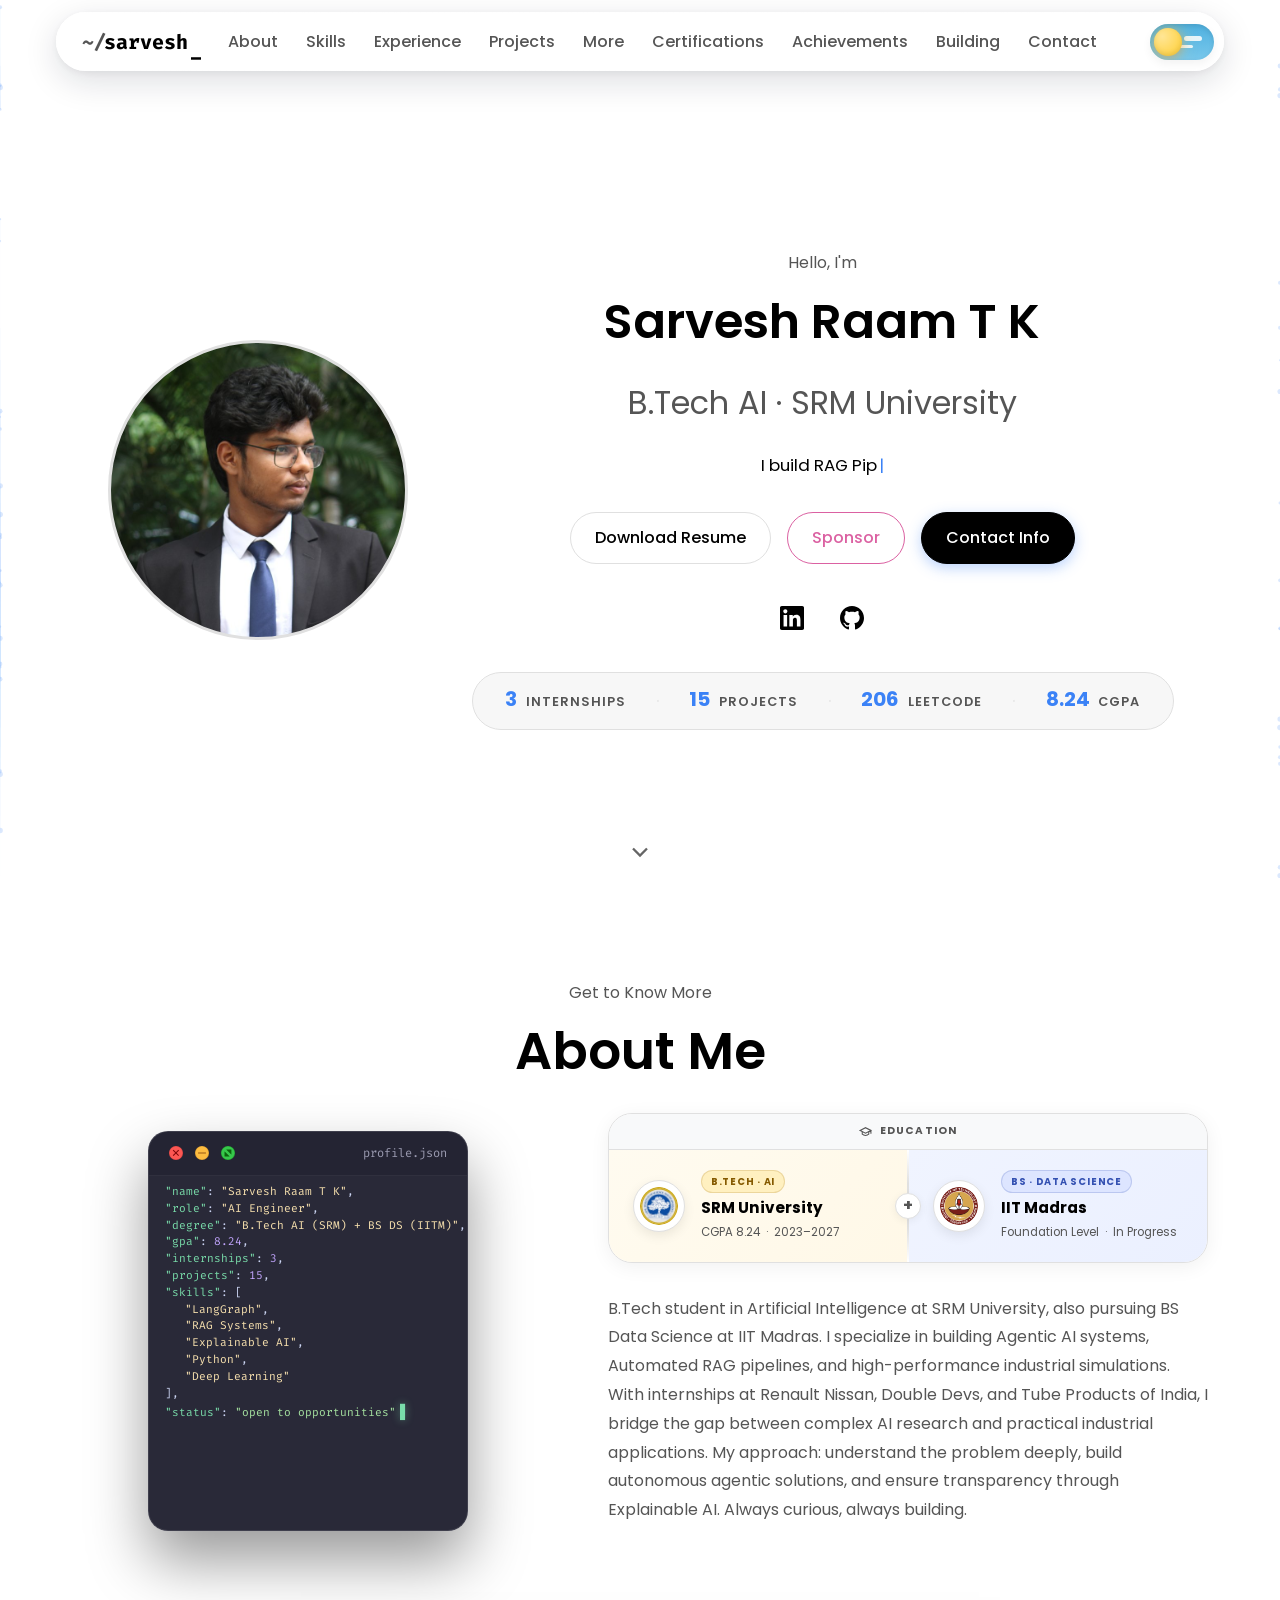
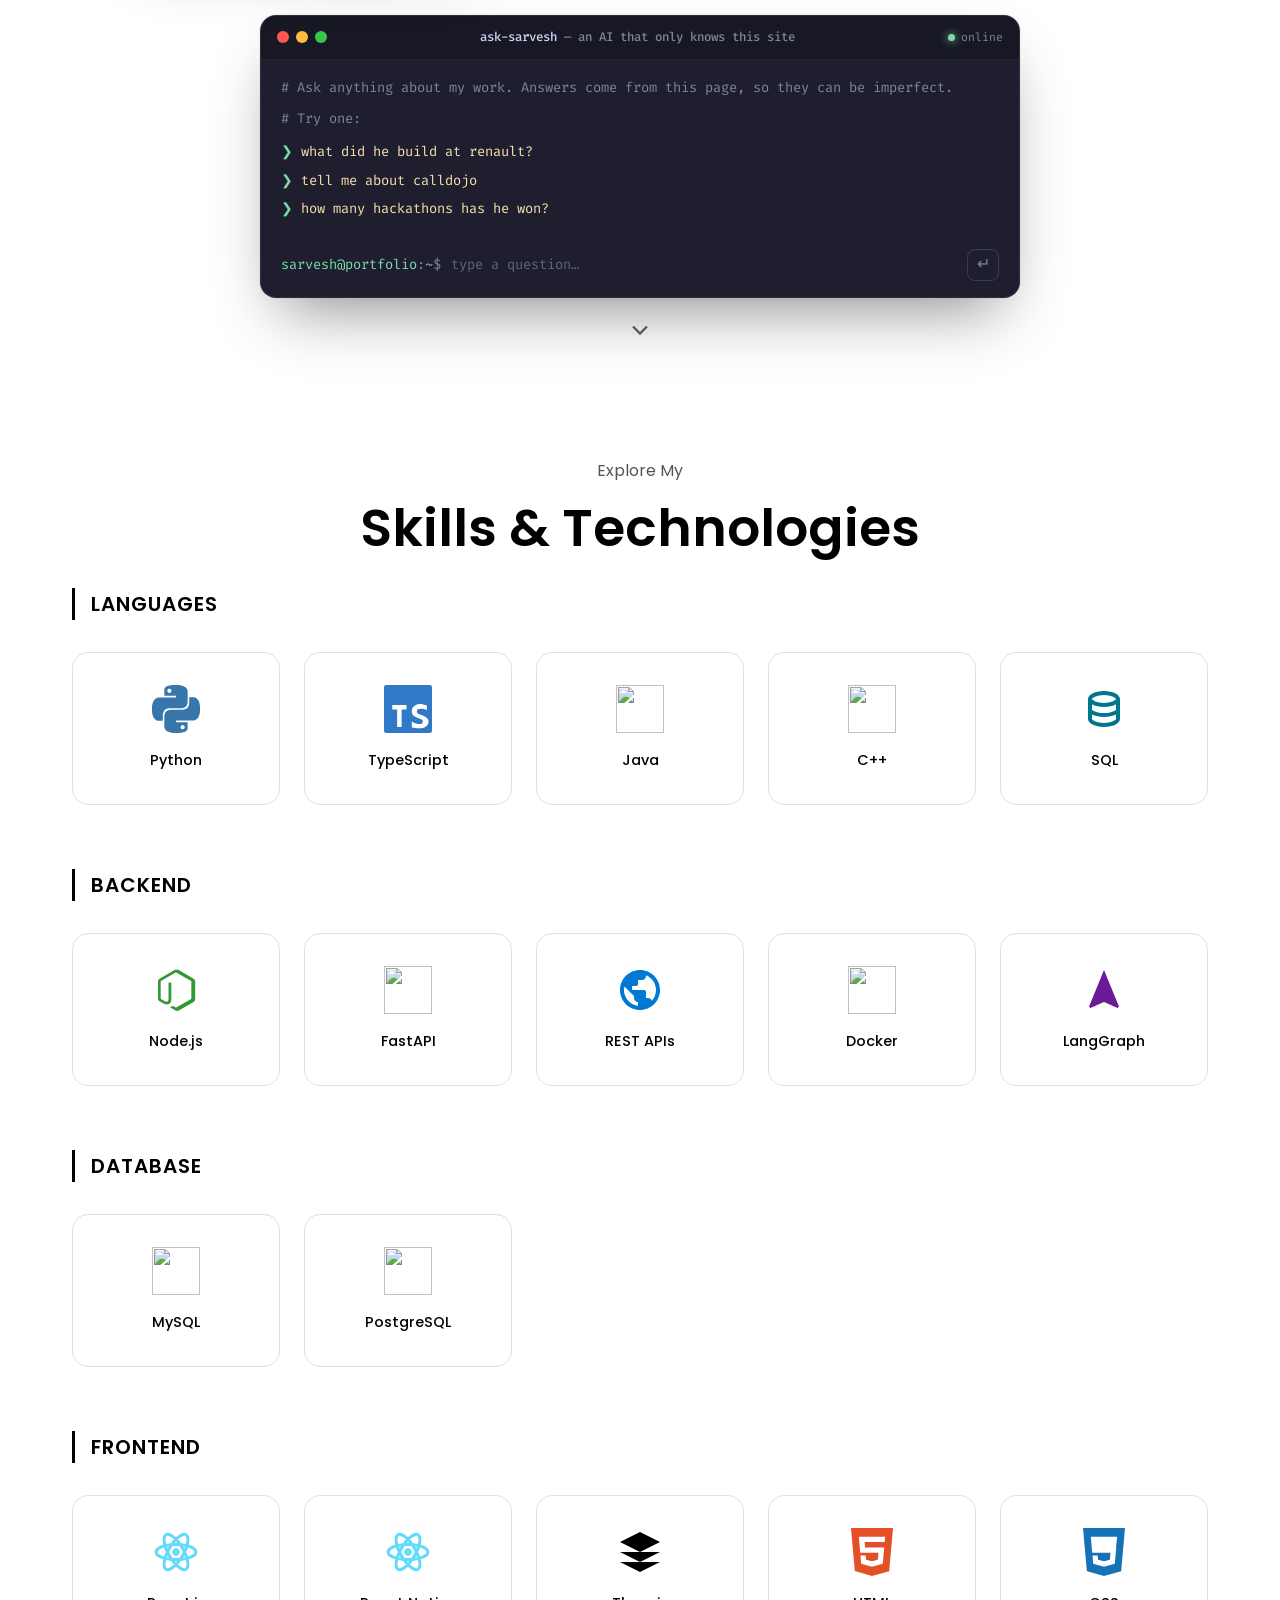
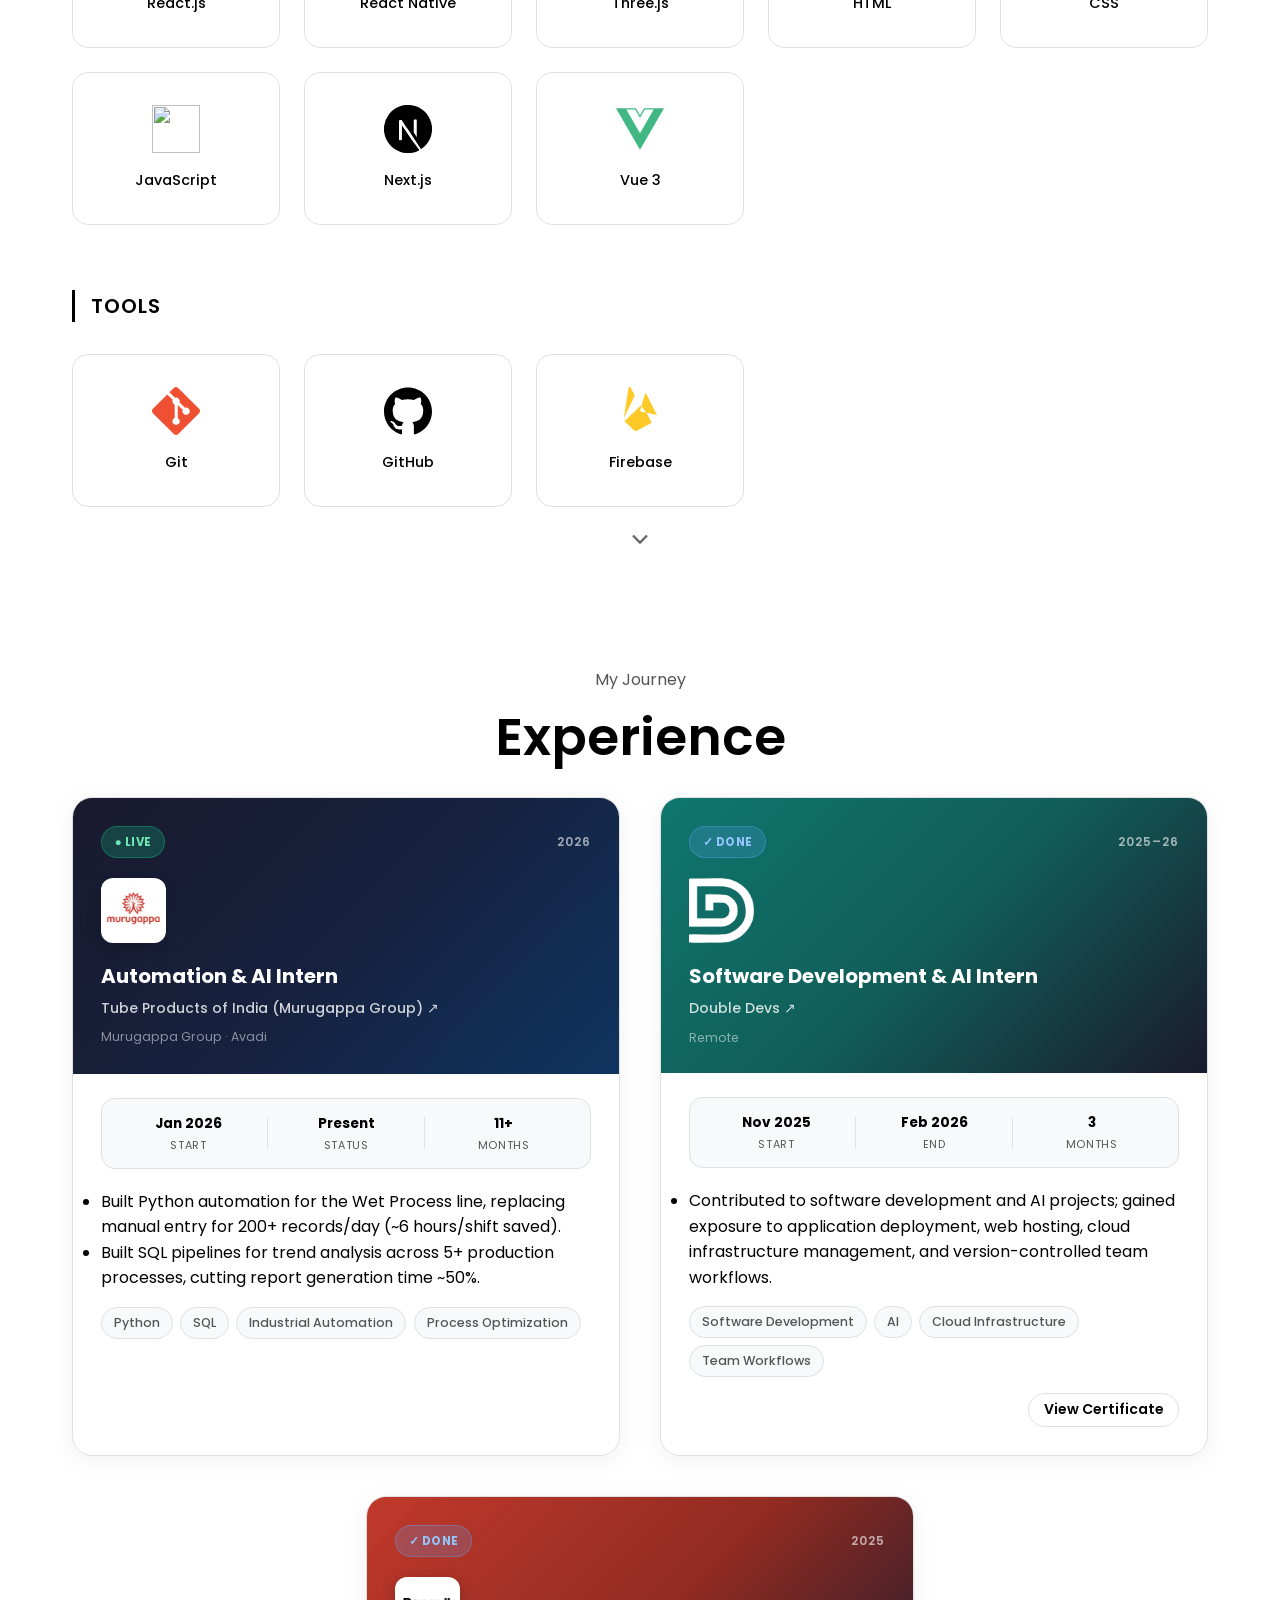
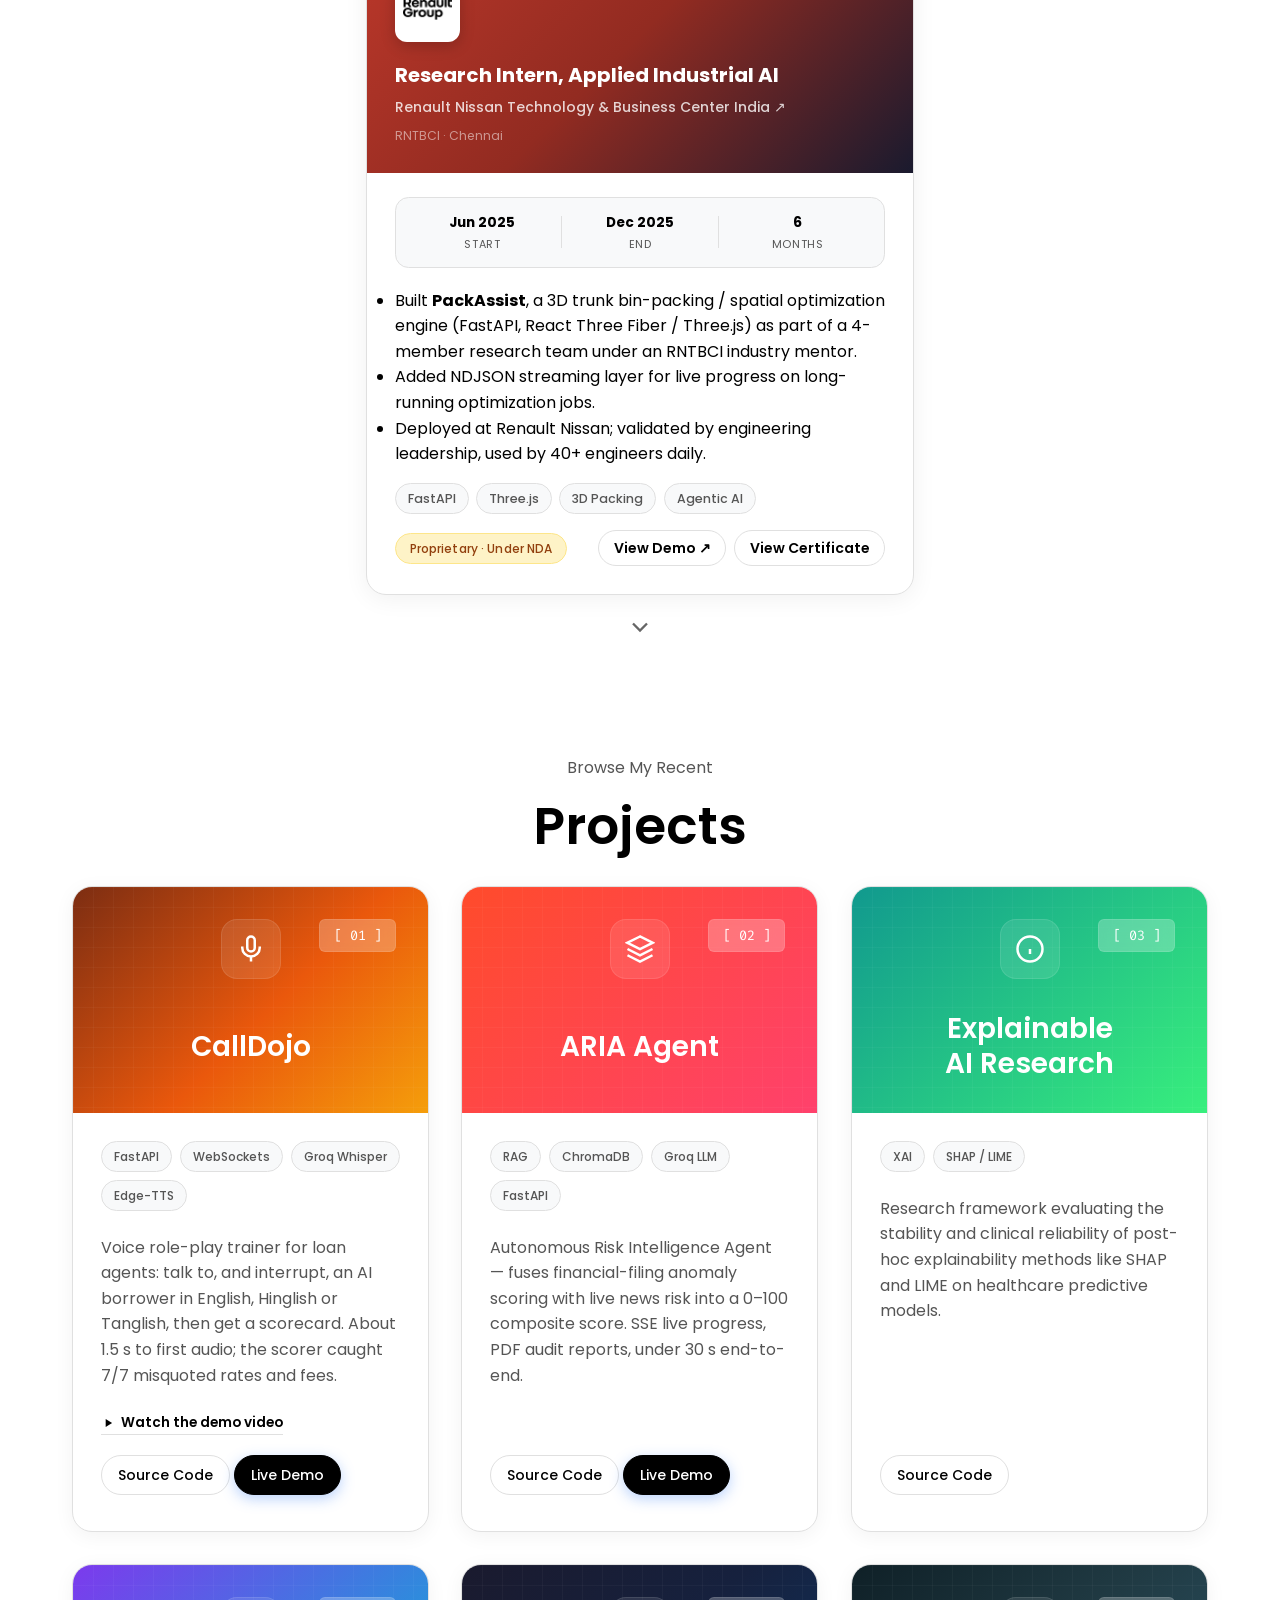
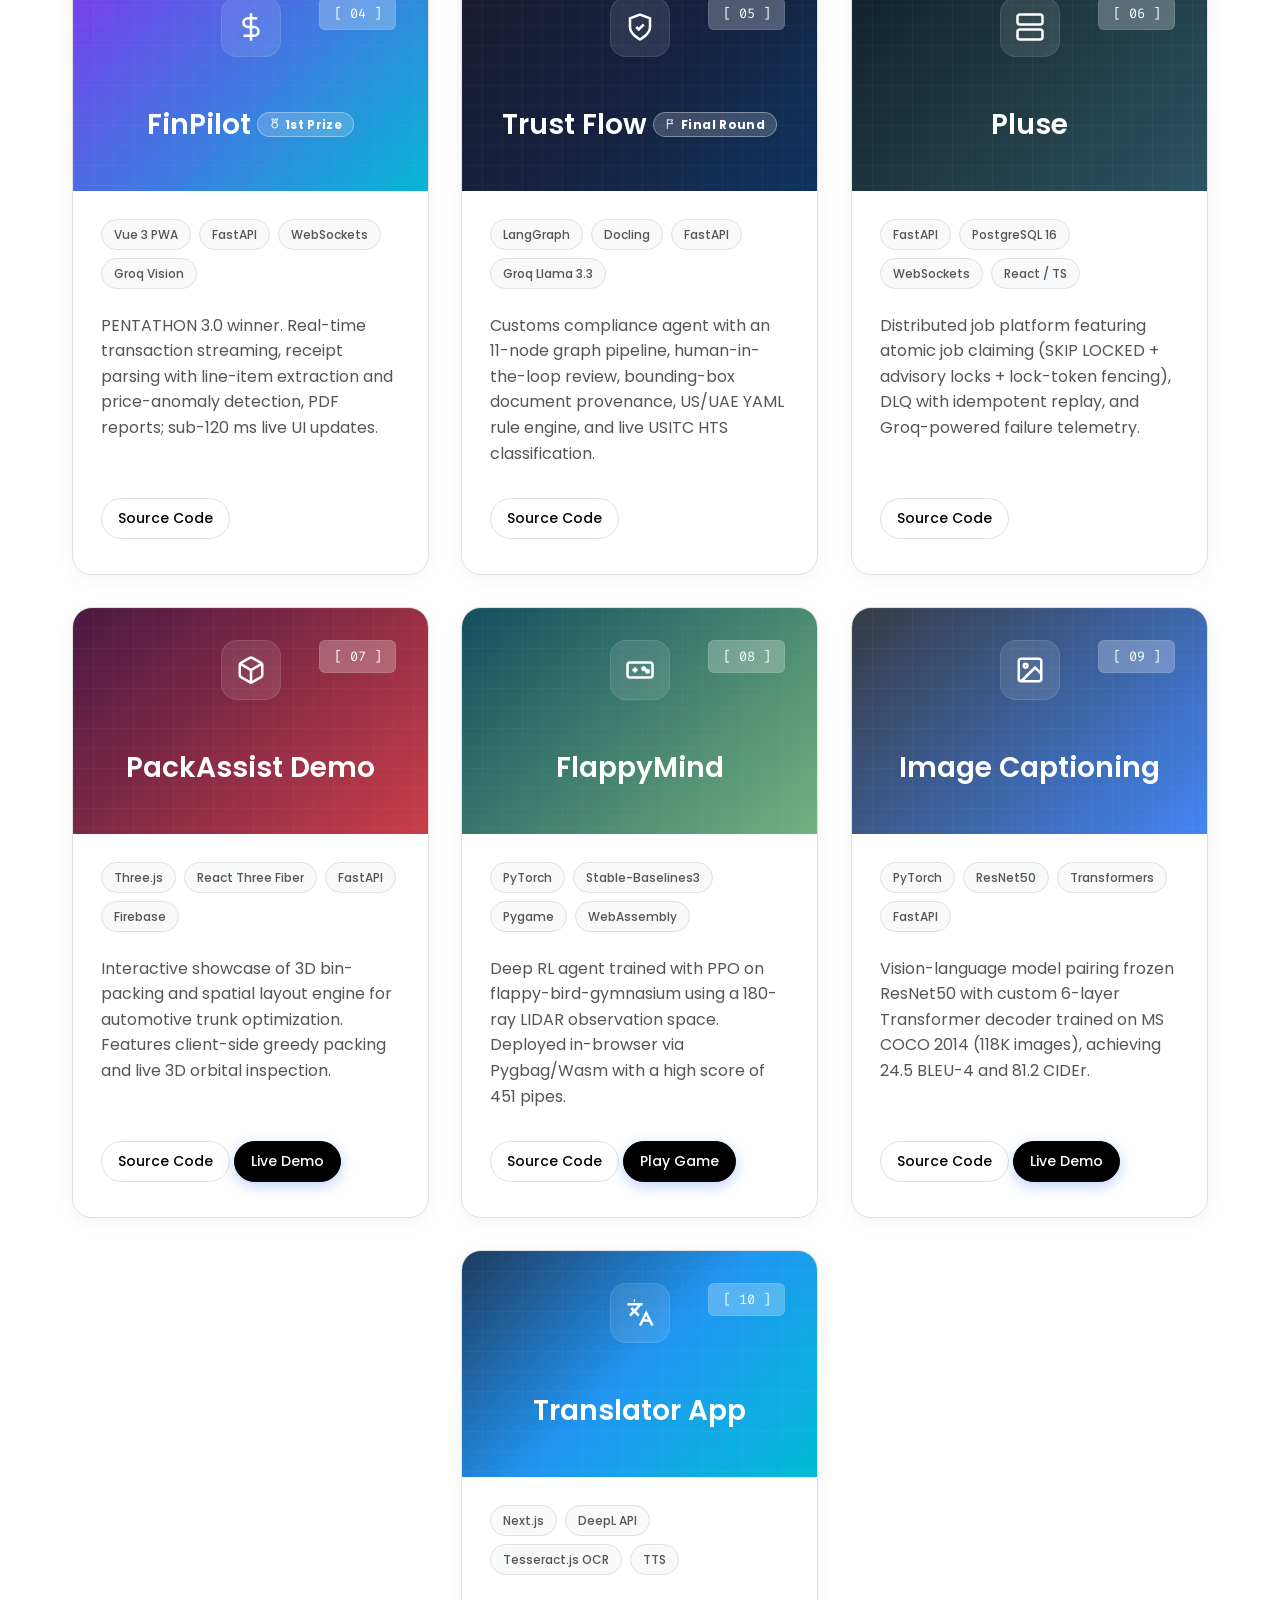
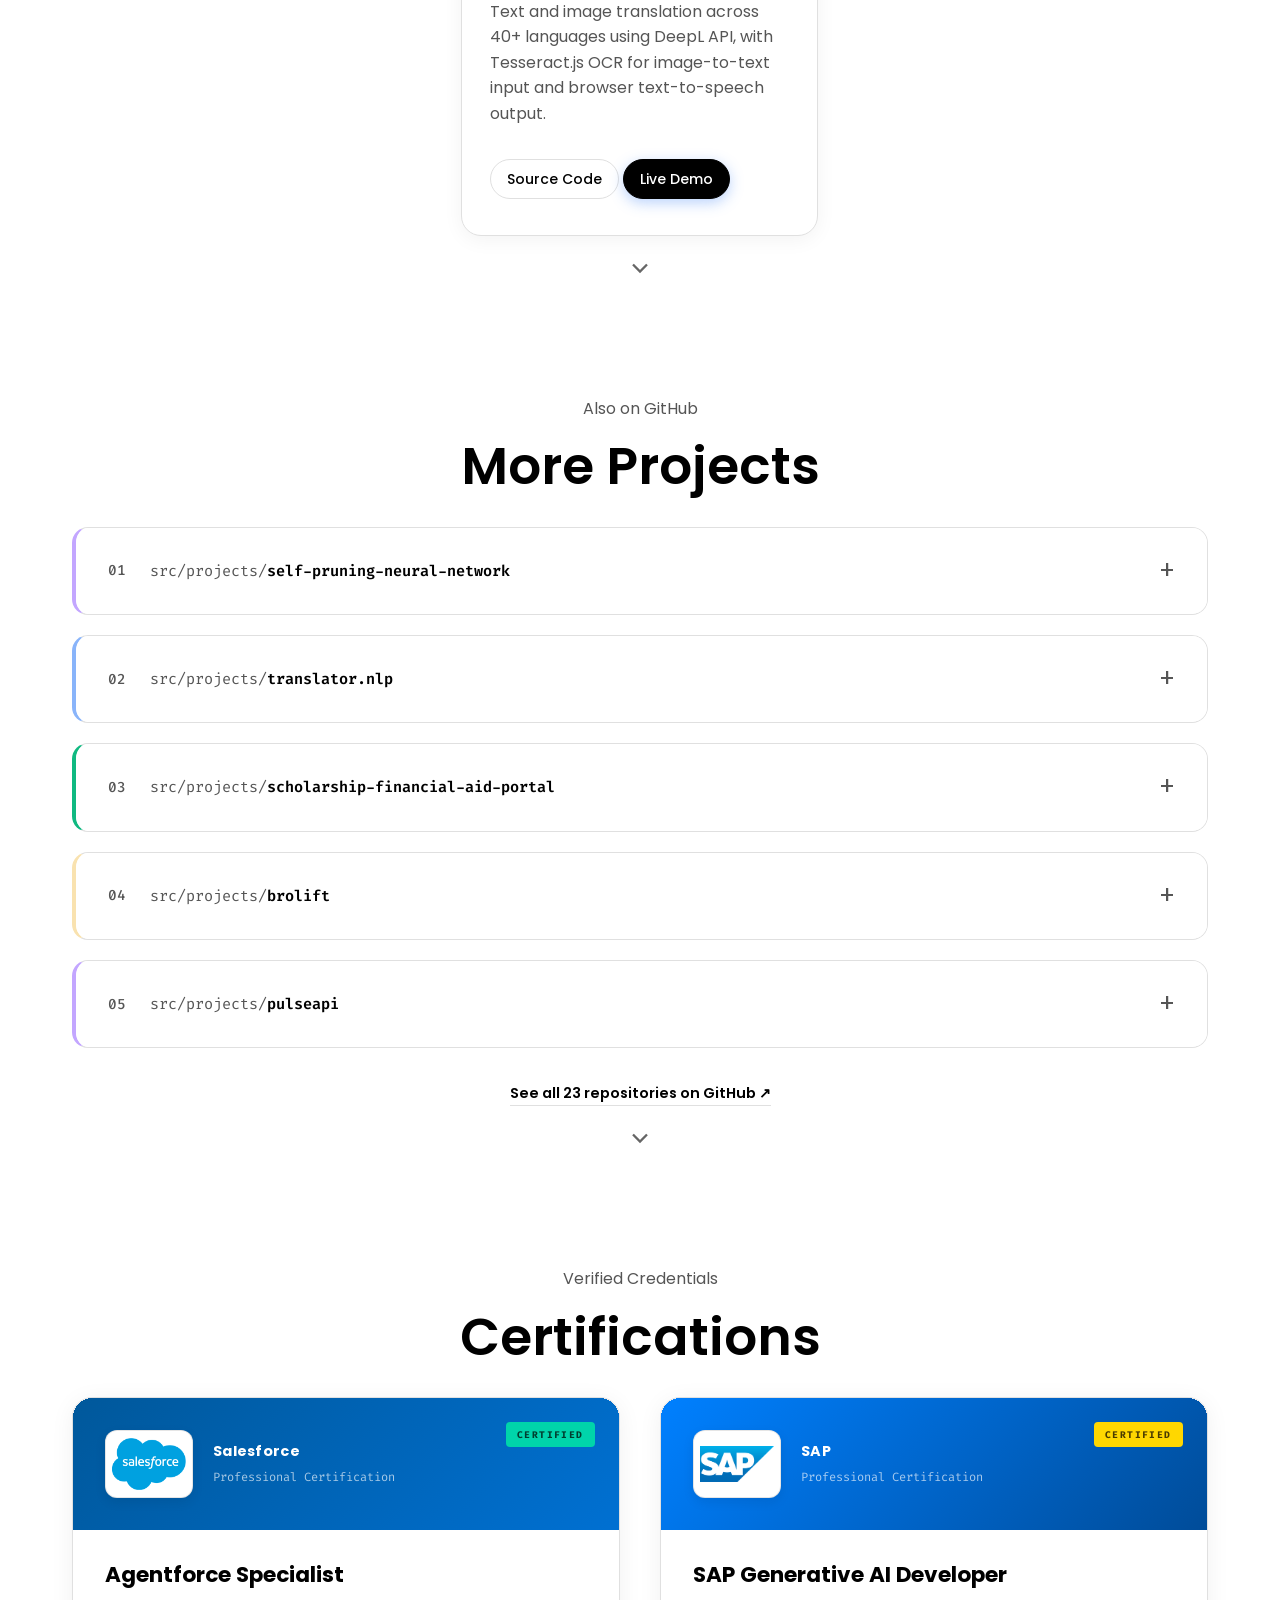
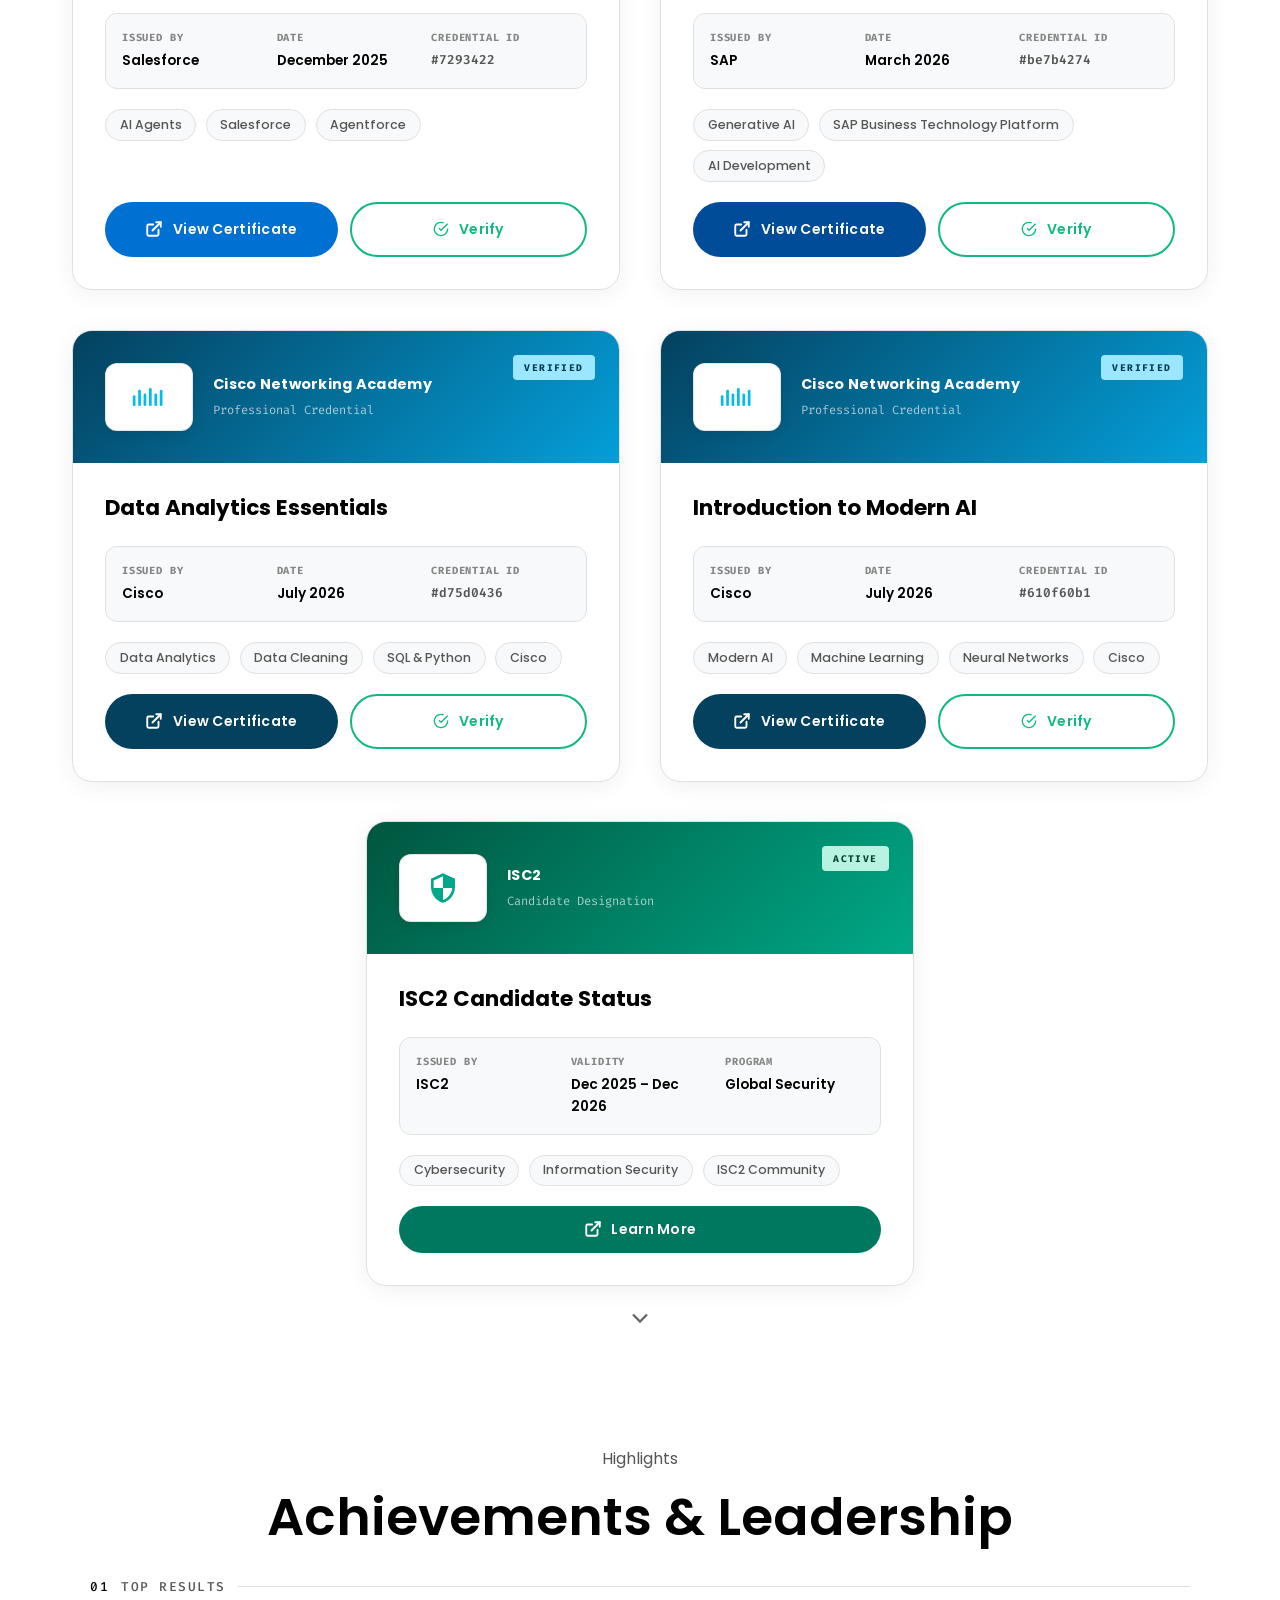
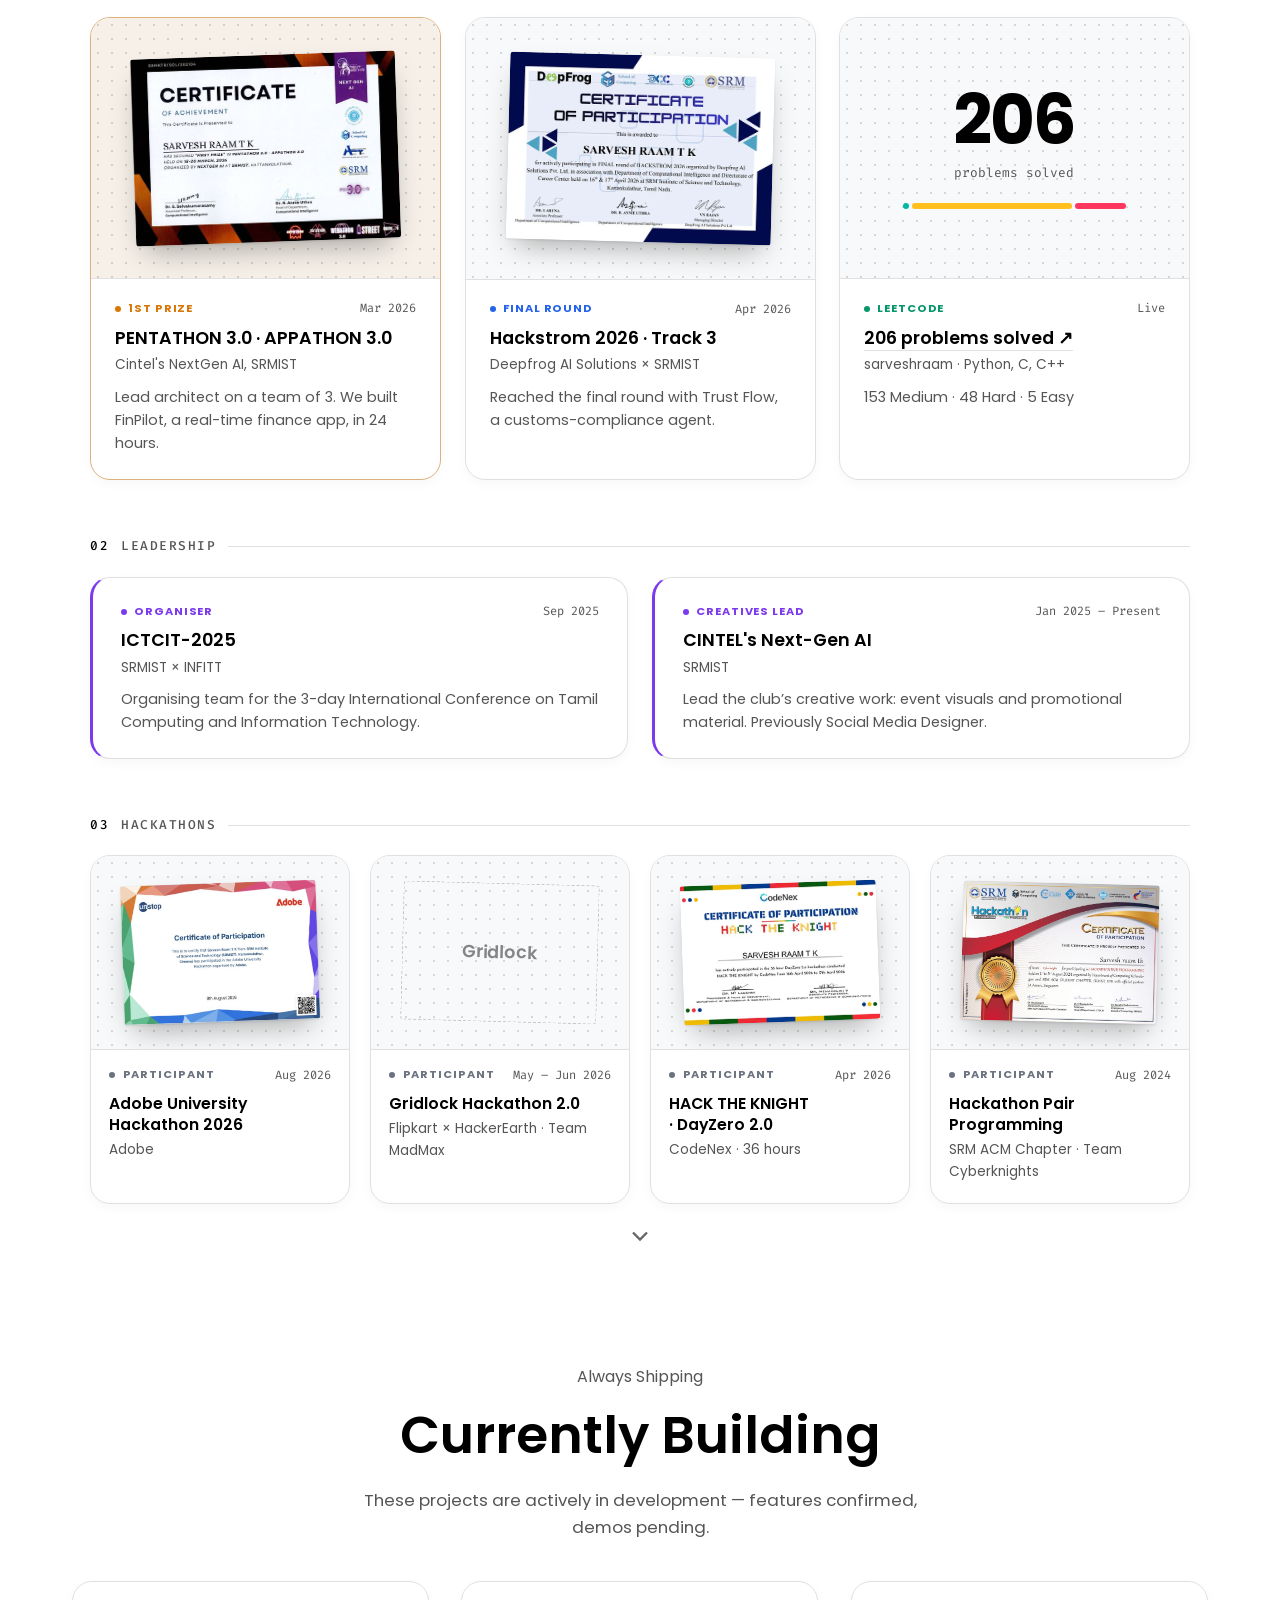
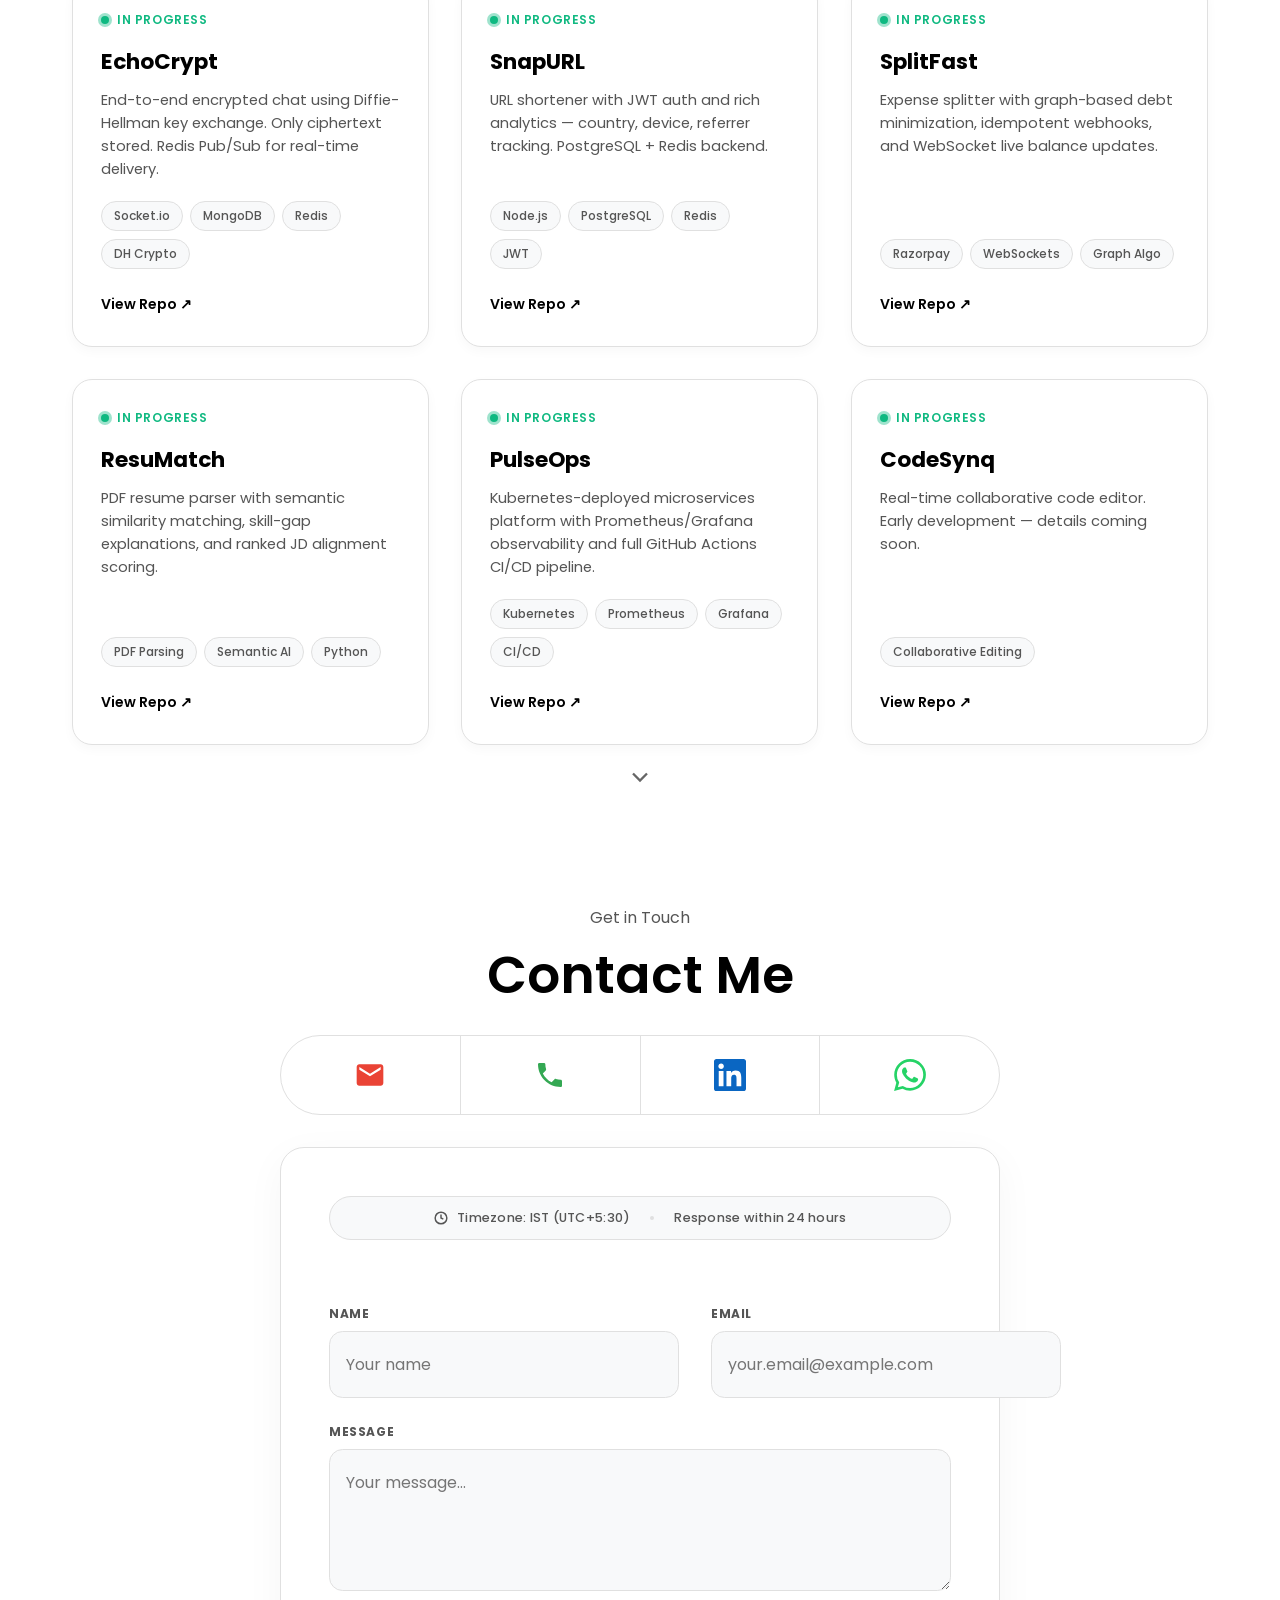
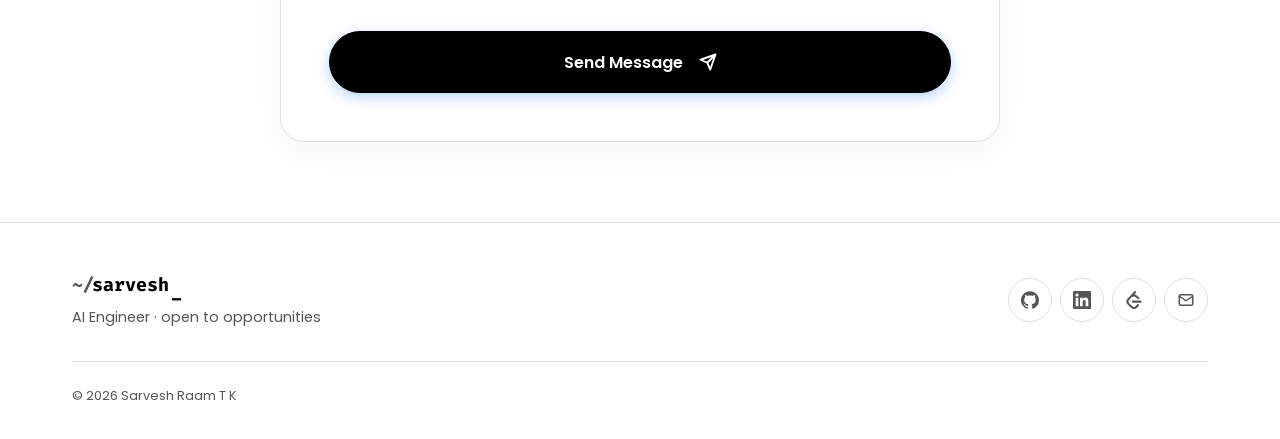
==== commit 5bcfcbe0: "Assistant: terminal-style redesign, typed answers, auto-retry when rate-limited" ====
--- a/index.html
+++ b/index.html
@@ -36,7 +36,7 @@
     <link
         href="https://fonts.googleapis.com/css2?family=Poppins:wght@300;400;500;600;700;800&family=Fira+Code:wght@300;400;500&display=swap"
         rel="stylesheet">
-    <link rel="stylesheet" href="style.css?v=5.1">
+    <link rel="stylesheet" href="style.css?v=5.2">
 
     <!-- Favicons -->
     <link rel="icon" type="image/png" href="assets/favicon.png">
@@ -290,30 +290,27 @@
                     </div>
                 </div>
             </div>
-            <!-- "Ask my assistant": shown only when profile.assistantUrl is set (Cloudflare Worker in /assistant) -->
-            <div class="ask-card" id="ask-card" hidden>
-                <div class="ask-head">
-                    <span class="ask-icon" aria-hidden="true">
-                        <svg viewBox="0 0 24 24" width="18" height="18" fill="none" stroke="currentColor" stroke-width="2" stroke-linecap="round" stroke-linejoin="round"><path d="M21 15a2 2 0 0 1-2 2H7l-4 4V5a2 2 0 0 1 2-2h14a2 2 0 0 1 2 2z" /></svg>
-                    </span>
-                    <div>
-                        <h3 class="ask-title">Ask my assistant</h3>
-                        <p class="ask-sub">An AI that knows only what's on this site</p>
-                    </div>
-                </div>
-                <div class="ask-log" id="ask-log" aria-live="polite"></div>
-                <div class="ask-suggestions" id="ask-suggestions">
-                    <button type="button">What did he build at Renault?</button>
-                    <button type="button">Tell me about CallDojo</button>
-                    <button type="button">What's his tech stack?</button>
-                </div>
-                <form class="ask-form" id="ask-form">
-                    <input id="ask-input" type="text" maxlength="300" autocomplete="off" placeholder="Ask about his work…" aria-label="Your question" />
-                    <button type="submit" class="ask-send" aria-label="Send question">
-                        <svg viewBox="0 0 24 24" width="18" height="18" fill="none" stroke="currentColor" stroke-width="2.2" stroke-linecap="round" stroke-linejoin="round" aria-hidden="true"><path d="M5 12h14M13 6l6 6-6 6" /></svg>
-                    </button>
+            <!-- "Ask my assistant": a small terminal, shown only when profile.assistantUrl is set (Cloudflare Worker in /assistant) -->
+            <div class="ask-term" id="ask-card" hidden>
+                <div class="term-bar">
+                    <span class="term-dots" aria-hidden="true"><i></i><i></i><i></i></span>
+                    <h3 class="term-title">ask-sarvesh <span>— an AI that only knows this site</span></h3>
+                    <span class="term-status" id="ask-status"><i aria-hidden="true"></i>online</span>
+                </div>
+                <div class="term-body" id="ask-log" aria-live="polite">
+                    <p class="term-comment"># Ask anything about my work. Answers come from this page, so they can be imperfect.</p>
+                    <p class="term-comment"># Try one:</p>
+                    <div class="term-suggest" id="ask-suggestions">
+                        <button type="button">what did he build at renault?</button>
+                        <button type="button">tell me about calldojo</button>
+                        <button type="button">how many hackathons has he won?</button>
+                    </div>
+                </div>
+                <form class="term-input" id="ask-form">
+                    <label for="ask-input" class="term-prompt"><span class="tp-user">sarvesh@portfolio</span><span class="tp-dim">:</span><span class="tp-path">~</span><span class="tp-dim">$</span></label>
+                    <input id="ask-input" type="text" maxlength="300" autocomplete="off" spellcheck="false" placeholder="type a question…" />
+                    <button type="submit" class="term-enter" aria-label="Send question">↵</button>
                 </form>
-                <p class="ask-note">AI answers can be wrong. The sections below are the source of truth.</p>
             </div>
         </div>
         <a href="#skills" class="scroll-indicator" aria-label="Scroll to Skills">
@@ -805,7 +802,7 @@
         </div>
     </footer>
 
-    <script src="script.js?v=5.1"></script>
+    <script src="script.js?v=5.2"></script>
     <script>
         // ── Email Modal ───────────────────────────────────────────────────────
         function openEmailModal() {
--- a/style.css
+++ b/style.css
@@ -4100,261 +4100,341 @@
 }
 
 /* ===================================
-   ASK MY ASSISTANT (About) — chat box backed by /assistant
+   ASK MY ASSISTANT (About) — a small terminal, twin of the profile.json card
+   Same palette as the card: green prompt, yellow question, soft white output.
    =================================== */
-.ask-card {
+.ask-term {
+    --term-bg: #1E1E2E;
+    --term-bar: #181825;
+    --term-text: #CDD6F4;
+    --term-dim: #7F849C;
+    --term-green: #79DCAA;
+    --term-yellow: #F9E2AF;
+    --term-purple: #C3A6FF;
+    --term-blue: #89B4FA;
+    --term-red: #F38BA8;
     max-width: 760px;
     margin: var(--space-3xl) auto 0;
-    padding: 1.5rem;
-    border-radius: 1.25rem;
-    /* gradient hairline: padding-box fill + border-box gradient */
-    border: 1px solid transparent;
-    background:
-        linear-gradient(var(--color-bg), var(--color-bg)) padding-box,
-        linear-gradient(135deg, #3B82F6, #8B5CF6 50%, var(--color-border)) border-box;
-    box-shadow: 0 10px 30px -12px rgba(59, 130, 246, 0.25);
-}
-
-[data-theme="dark"] .ask-card {
-    background:
-        linear-gradient(var(--color-surface), var(--color-surface)) padding-box,
-        linear-gradient(135deg, #3B82F6, #8B5CF6 50%, var(--color-border)) border-box;
-}
-
-.ask-card[hidden] {
+    border-radius: 1rem;
+    overflow: hidden;
+    background: var(--term-bg);
+    border: 1px solid rgba(255, 255, 255, 0.08);
+    box-shadow: 0 30px 60px -20px rgba(0, 0, 0, 0.45), 0 0 0 1px rgba(0, 0, 0, 0.04);
+    font-family: 'Fira Code', monospace;
+    font-size: 0.86rem;
+    line-height: 1.65;
+    color: var(--term-text);
+    cursor: text;
+}
+
+[data-theme="dark"] .ask-term {
+    --term-bg: #121214;
+    --term-bar: #0D0D0F;
+    box-shadow: 0 40px 80px -20px rgba(0, 0, 0, 0.7), 0 0 0 1px rgba(255, 255, 255, 0.02);
+}
+
+.ask-term[hidden] {
     display: none;
 }
 
-.ask-head {
-    display: flex;
-    align-items: center;
-    gap: 0.85rem;
-}
-
-.ask-icon {
-    display: grid;
-    place-items: center;
-    width: 40px;
-    height: 40px;
+/* ---------- title bar ---------- */
+.term-bar {
+    display: flex;
+    align-items: center;
+    gap: 0.9rem;
+    padding: 0.7rem 1rem;
+    background: var(--term-bar);
+    border-bottom: 1px solid rgba(255, 255, 255, 0.06);
+    user-select: none;
+}
+
+.term-dots {
+    display: flex;
+    gap: 7px;
     flex-shrink: 0;
-    border-radius: 12px;
-    background: linear-gradient(135deg, #3B82F6, #8B5CF6);
-    color: #fff;
-}
-
-.ask-title {
-    font-size: 1.05rem;
-    font-weight: 600;
-    line-height: 1.3;
-    color: var(--color-text-primary);
-}
-
-.ask-sub {
-    font-size: 0.8rem;
-    color: var(--color-text-secondary);
-}
-
-.ask-log {
+}
+
+.term-dots i {
+    width: 12px;
+    height: 12px;
+    border-radius: 50%;
+    background: #FC5753;
+}
+
+.term-dots i:nth-child(2) { background: #FDBC40; }
+.term-dots i:nth-child(3) { background: #36C84B; }
+
+.term-title {
+    flex: 1;
+    min-width: 0;
+    font-size: 0.78rem;
+    font-weight: 500;
+    color: var(--term-text);
+    white-space: nowrap;
+    overflow: hidden;
+    text-overflow: ellipsis;
+    text-align: center;
+}
+
+.term-title span {
+    color: var(--term-dim);
+}
+
+.term-status {
+    display: inline-flex;
+    align-items: center;
+    gap: 0.4rem;
+    flex-shrink: 0;
+    font-size: 0.72rem;
+    color: var(--term-dim);
+}
+
+.term-status i {
+    width: 7px;
+    height: 7px;
+    border-radius: 50%;
+    background: var(--term-green);
+    box-shadow: 0 0 8px var(--term-green);
+}
+
+.term-status[data-state="busy"] i {
+    background: var(--term-yellow);
+    box-shadow: 0 0 8px var(--term-yellow);
+    animation: termPulse 0.9s ease-in-out infinite;
+}
+
+.term-status[data-state="wait"] i {
+    background: var(--term-red);
+    box-shadow: 0 0 8px var(--term-red);
+}
+
+@keyframes termPulse {
+    50% { opacity: 0.35; }
+}
+
+/* ---------- output ---------- */
+.term-body {
     display: flex;
     flex-direction: column;
-    gap: 0.6rem;
-    max-height: 340px;
+    gap: 0.55rem;
+    min-height: 11rem;
+    max-height: 22rem;
+    padding: 1rem 1.25rem 0.5rem;
     overflow-y: auto;
     overscroll-behavior: contain;
-}
-
-.ask-log:not(:empty) {
-    margin-top: 1.25rem;
-}
-
-.ask-msg {
-    max-width: 85%;
-    padding: 0.65rem 0.95rem;
-    border-radius: 1rem;
-    font-size: 0.92rem;
-    line-height: 1.55;
+    /* thin scrollbar that blends into the terminal */
+    scrollbar-width: thin;
+    scrollbar-color: rgba(205, 214, 244, 0.18) transparent;
+}
+
+.term-body::-webkit-scrollbar {
+    width: 6px;
+}
+
+.term-body::-webkit-scrollbar-track {
+    background: transparent;
+}
+
+.term-body::-webkit-scrollbar-thumb {
+    background: rgba(205, 214, 244, 0.18);
+    border-radius: 3px;
+}
+
+.term-body::-webkit-scrollbar-thumb:hover {
+    background: rgba(205, 214, 244, 0.32);
+}
+
+.term-comment {
+    color: var(--term-dim);
+}
+
+.term-comment[hidden],
+.term-suggest[hidden] {
+    display: none;
+}
+
+.term-suggest {
+    display: flex;
+    flex-direction: column;
+    align-items: flex-start;
+    gap: 0.15rem;
+    margin-bottom: 0.35rem;
+}
+
+.term-suggest button {
+    padding: 0.1rem 0.4rem;
+    margin-left: -0.4rem;
+    border: 0;
+    border-radius: 4px;
+    background: transparent;
+    color: var(--term-yellow);
+    font: inherit;
+    text-align: left;
+    cursor: pointer;
+    transition: background 0.15s ease;
+}
+
+.term-suggest button::before {
+    content: '❯ ';
+    color: var(--term-green);
+}
+
+.term-suggest button:hover,
+.term-suggest button:focus-visible {
+    background: rgba(249, 226, 175, 0.08);
+    outline: none;
+}
+
+.term-q {
+    color: var(--term-yellow);
     overflow-wrap: anywhere;
+    margin-top: 0.35rem;
+}
+
+.term-q-sign {
+    color: var(--term-green);
+}
+
+.term-a {
+    padding-left: 1.1rem;
+    border-left: 1px solid rgba(205, 214, 244, 0.12);
     white-space: pre-line;
-}
-
-.ask-msg--user {
-    align-self: flex-end;
-    border-bottom-right-radius: 0.3rem;
-    background: var(--color-text-primary);
-    color: var(--color-bg);
-}
-
-.ask-msg--bot {
-    align-self: flex-start;
-    border-bottom-left-radius: 0.3rem;
-    background: var(--color-surface);
-    border: 1px solid var(--color-border);
-    color: var(--color-text-primary);
-}
-
-[data-theme="dark"] .ask-msg--bot {
-    background: var(--color-bg);
-}
-
-.ask-msg a {
-    color: #3B82F6;
+    overflow-wrap: anywhere;
+}
+
+.term-a.is-error {
+    color: var(--term-red);
+}
+
+.term-a a {
+    color: var(--term-blue);
     text-decoration: underline;
-    text-underline-offset: 2px;
-}
-
-[data-theme="dark"] .ask-msg a {
-    color: #60A5FA;
-}
-
-.ask-handoff {
+    text-decoration-color: rgba(137, 180, 250, 0.4);
+    text-underline-offset: 3px;
+}
+
+.term-a a:hover {
+    text-decoration-color: currentColor;
+}
+
+.term-a strong {
+    color: var(--term-green);
+    font-weight: 600;
+}
+
+.term-spin {
+    color: var(--term-purple);
+}
+
+.term-caret {
+    display: inline-block;
+    width: 0.55em;
+    height: 1.05em;
+    margin-left: 1px;
+    vertical-align: -0.15em;
+    background: var(--term-green);
+}
+
+.term-cmd {
     display: block;
-    margin-top: 0.65rem;
-    padding: 0.45rem 0.9rem;
+    margin-top: 0.4rem;
+    padding: 0;
     border: 0;
-    border-radius: 2rem;
-    background: linear-gradient(135deg, #3B82F6, #8B5CF6);
-    color: #fff;
+    background: none;
+    color: var(--term-purple);
     font: inherit;
-    font-size: 0.8rem;
-    font-weight: 600;
     cursor: pointer;
-    transition: transform 0.2s ease, box-shadow 0.2s ease;
-}
-
-.ask-handoff:hover {
-    transform: translateY(-1px);
-    box-shadow: 0 6px 16px -6px rgba(99, 102, 241, 0.6);
-}
-
-.ask-handoff:focus-visible {
-    outline: 2px solid #3B82F6;
-    outline-offset: 2px;
-}
-
-/* three bouncing dots while waiting */
-.ask-msg.is-typing {
-    display: flex;
-    gap: 0.3rem;
-    padding: 0.85rem 1rem;
-}
-
-.ask-msg.is-typing span {
-    width: 6px;
-    height: 6px;
-    border-radius: 50%;
-    background: var(--color-text-secondary);
-    animation: askDot 1.1s ease-in-out infinite;
-}
-
-.ask-msg.is-typing span:nth-child(2) { animation-delay: 0.15s; }
-.ask-msg.is-typing span:nth-child(3) { animation-delay: 0.3s; }
-
-@keyframes askDot {
-    0%, 60%, 100% { transform: translateY(0); opacity: 0.4; }
-    30% { transform: translateY(-4px); opacity: 1; }
-}
-
-.ask-suggestions {
-    display: flex;
-    flex-wrap: wrap;
-    gap: 0.5rem;
-    margin-top: 1.25rem;
-}
-
-.ask-suggestions[hidden] {
-    display: none;
-}
-
-.ask-suggestions button {
-    padding: 0.45rem 0.9rem;
-    border: 1px solid var(--color-border);
-    border-radius: 2rem;
-    background: transparent;
-    color: var(--color-text-primary);
-    font: inherit;
-    font-size: 0.82rem;
-    cursor: pointer;
-    transition: border-color 0.2s ease, transform 0.2s ease;
-}
-
-.ask-suggestions button:hover {
-    border-color: var(--color-text-primary);
-    transform: translateY(-1px);
-}
-
-.ask-form {
-    display: flex;
-    gap: 0.5rem;
-    margin-top: 1rem;
-}
-
-.ask-form input {
+    white-space: normal;
+}
+
+.term-cmd:hover,
+.term-cmd:focus-visible {
+    color: #E0D4FF;
+    text-decoration: underline;
+    text-underline-offset: 3px;
+    outline: none;
+}
+
+/* ---------- prompt ---------- */
+.term-input {
+    display: flex;
+    align-items: center;
+    gap: 0.6rem;
+    padding: 0.8rem 1.25rem 1rem;
+}
+
+.term-prompt {
+    flex-shrink: 0;
+    white-space: nowrap;
+    user-select: none;
+}
+
+.tp-user { color: var(--term-green); }
+.tp-path { color: var(--term-blue); }
+.tp-dim { color: var(--term-dim); }
+
+.term-input input {
     flex: 1;
     min-width: 0;
-    height: 46px;
-    padding: 0 1.1rem;
-    border: 1px solid var(--color-border);
-    border-radius: 2rem;
-    background: var(--color-bg);
-    color: var(--color-text-primary);
+    padding: 0;
+    border: 0;
+    background: transparent;
+    color: var(--term-text);
     font: inherit;
-    font-size: 0.92rem;
-    transition: border-color 0.2s ease;
-}
-
-[data-theme="dark"] .ask-form input {
-    background: var(--color-bg);
-}
-
-.ask-form input:focus {
+    caret-color: var(--term-green);
     outline: none;
-    border-color: #3B82F6;
-}
-
-.ask-send {
-    display: grid;
-    place-items: center;
-    width: 46px;
-    height: 46px;
+}
+
+.term-input input::placeholder {
+    color: var(--term-dim);
+    opacity: 0.7;
+}
+
+.term-enter {
     flex-shrink: 0;
-    border: 0;
-    border-radius: 50%;
-    background: var(--color-text-primary);
-    color: var(--color-bg);
+    width: 32px;
+    height: 32px;
+    border: 1px solid rgba(205, 214, 244, 0.16);
+    border-radius: 8px;
+    background: transparent;
+    color: var(--term-dim);
+    font: inherit;
+    font-size: 1rem;
     cursor: pointer;
-    transition: transform 0.2s ease, opacity 0.2s ease;
-}
-
-.ask-send:hover {
-    transform: translateX(2px);
-}
-
-.ask-send:focus-visible,
-.ask-suggestions button:focus-visible {
-    outline: 2px solid #3B82F6;
-    outline-offset: 2px;
-}
-
-.ask-form.is-busy .ask-send {
-    opacity: 0.4;
+    transition: color 0.15s ease, border-color 0.15s ease;
+}
+
+.term-enter:hover,
+.term-enter:focus-visible {
+    color: var(--term-green);
+    border-color: var(--term-green);
+    outline: none;
+}
+
+.term-input.is-busy .term-enter {
+    opacity: 0.35;
     pointer-events: none;
 }
 
-.ask-note {
-    margin-top: 0.75rem;
-    font-size: 0.75rem;
-    color: var(--color-text-secondary);
-    text-align: center;
-}
-
 @media (max-width: 600px) {
-    .ask-card {
+    .ask-term {
         margin-top: var(--space-2xl);
-        padding: 1.15rem;
-    }
-
-    .ask-msg {
-        max-width: 92%;
+        font-size: 0.8rem;
+    }
+
+    .term-title span,
+    .tp-user,
+    .tp-user + .tp-dim {
+        display: none;
+    }
+
+    .term-body {
+        padding: 0.85rem 1rem 0.4rem;
+        max-height: 20rem;
+    }
+
+    .term-input {
+        padding: 0.75rem 1rem 0.9rem;
     }
 }
 
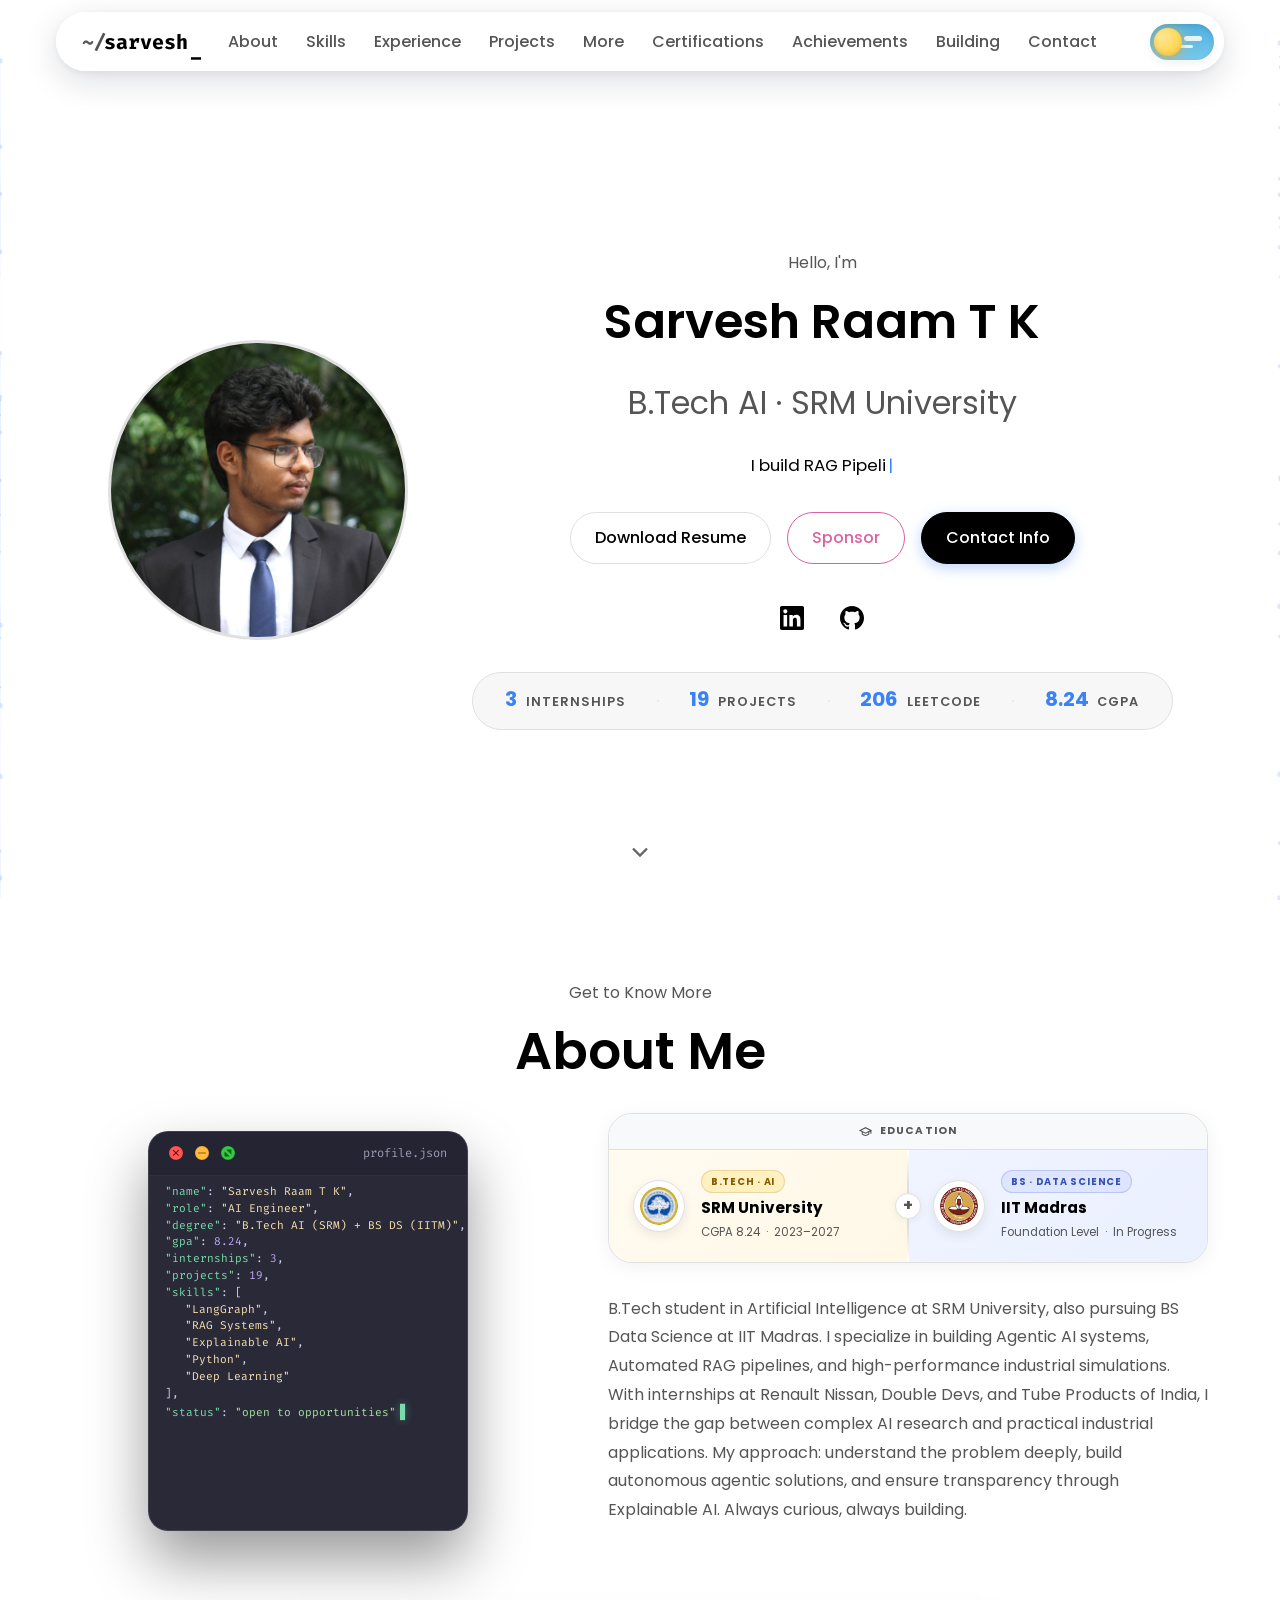
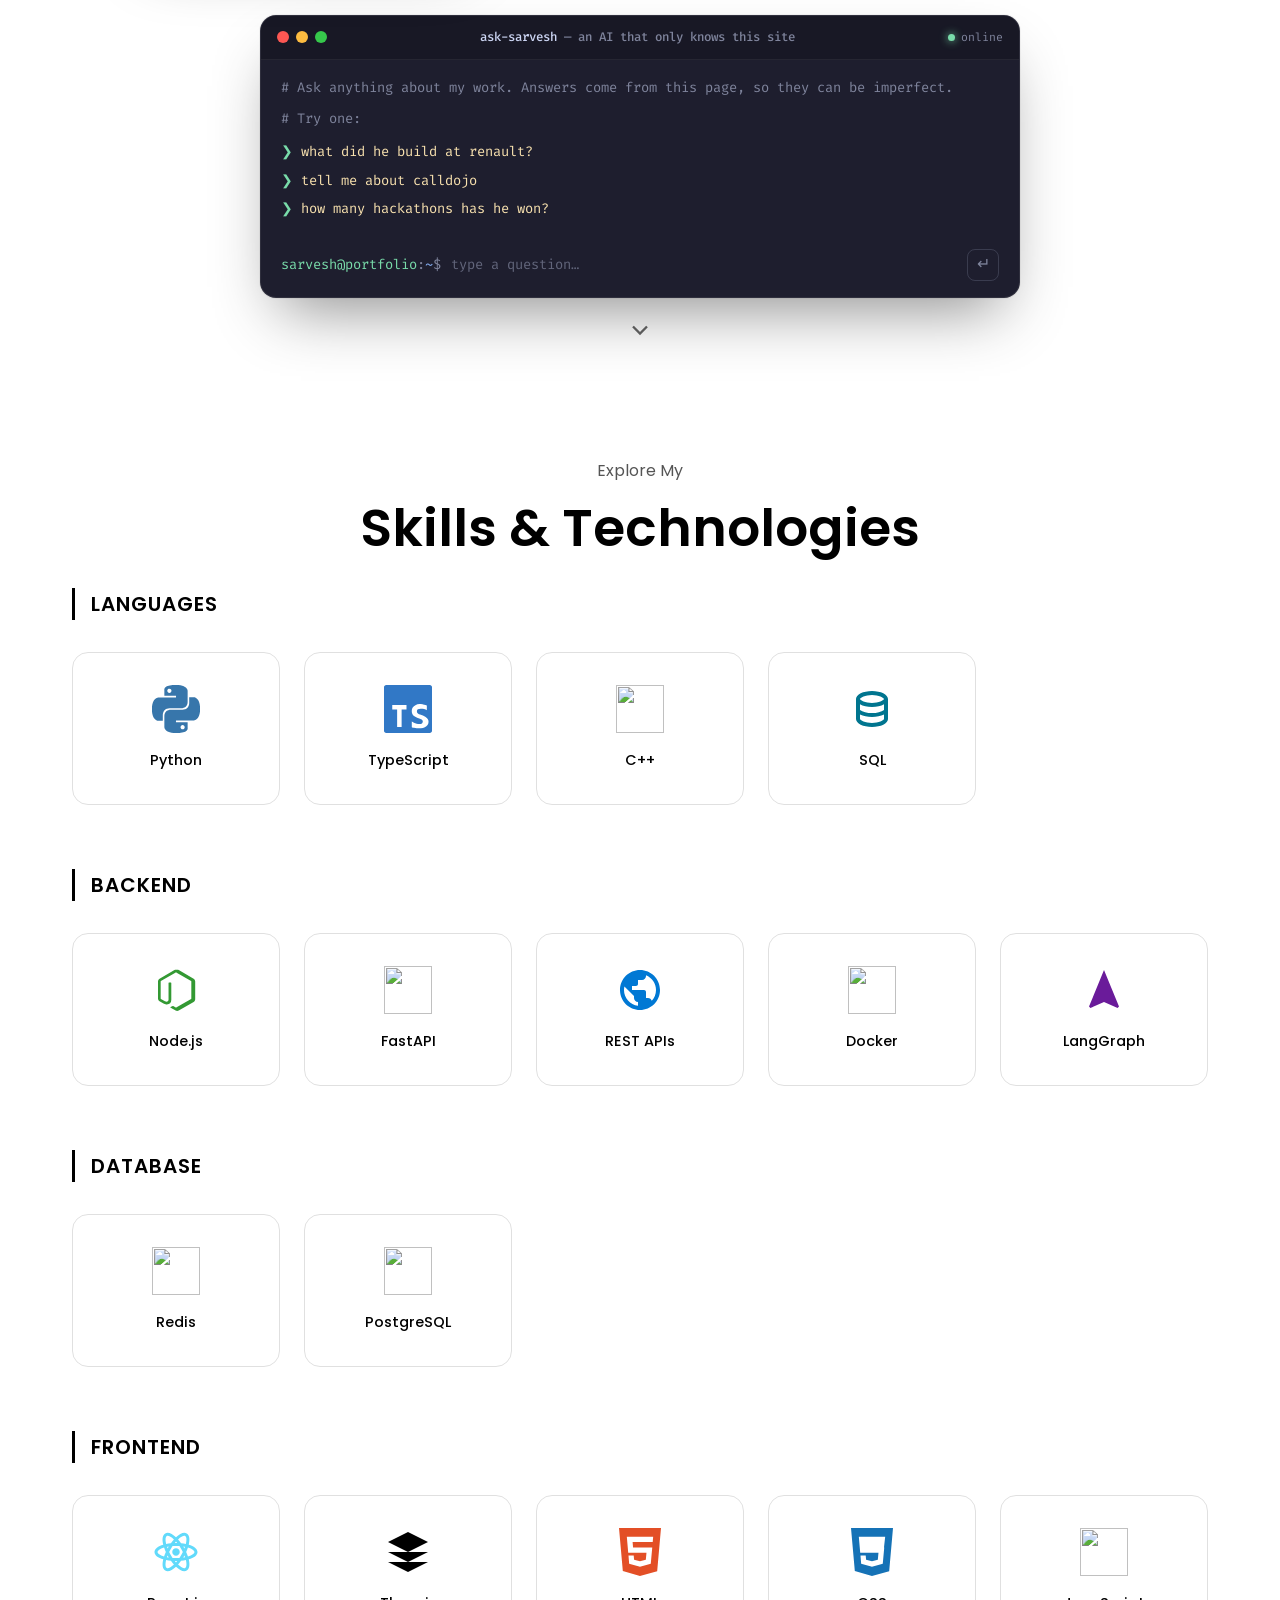
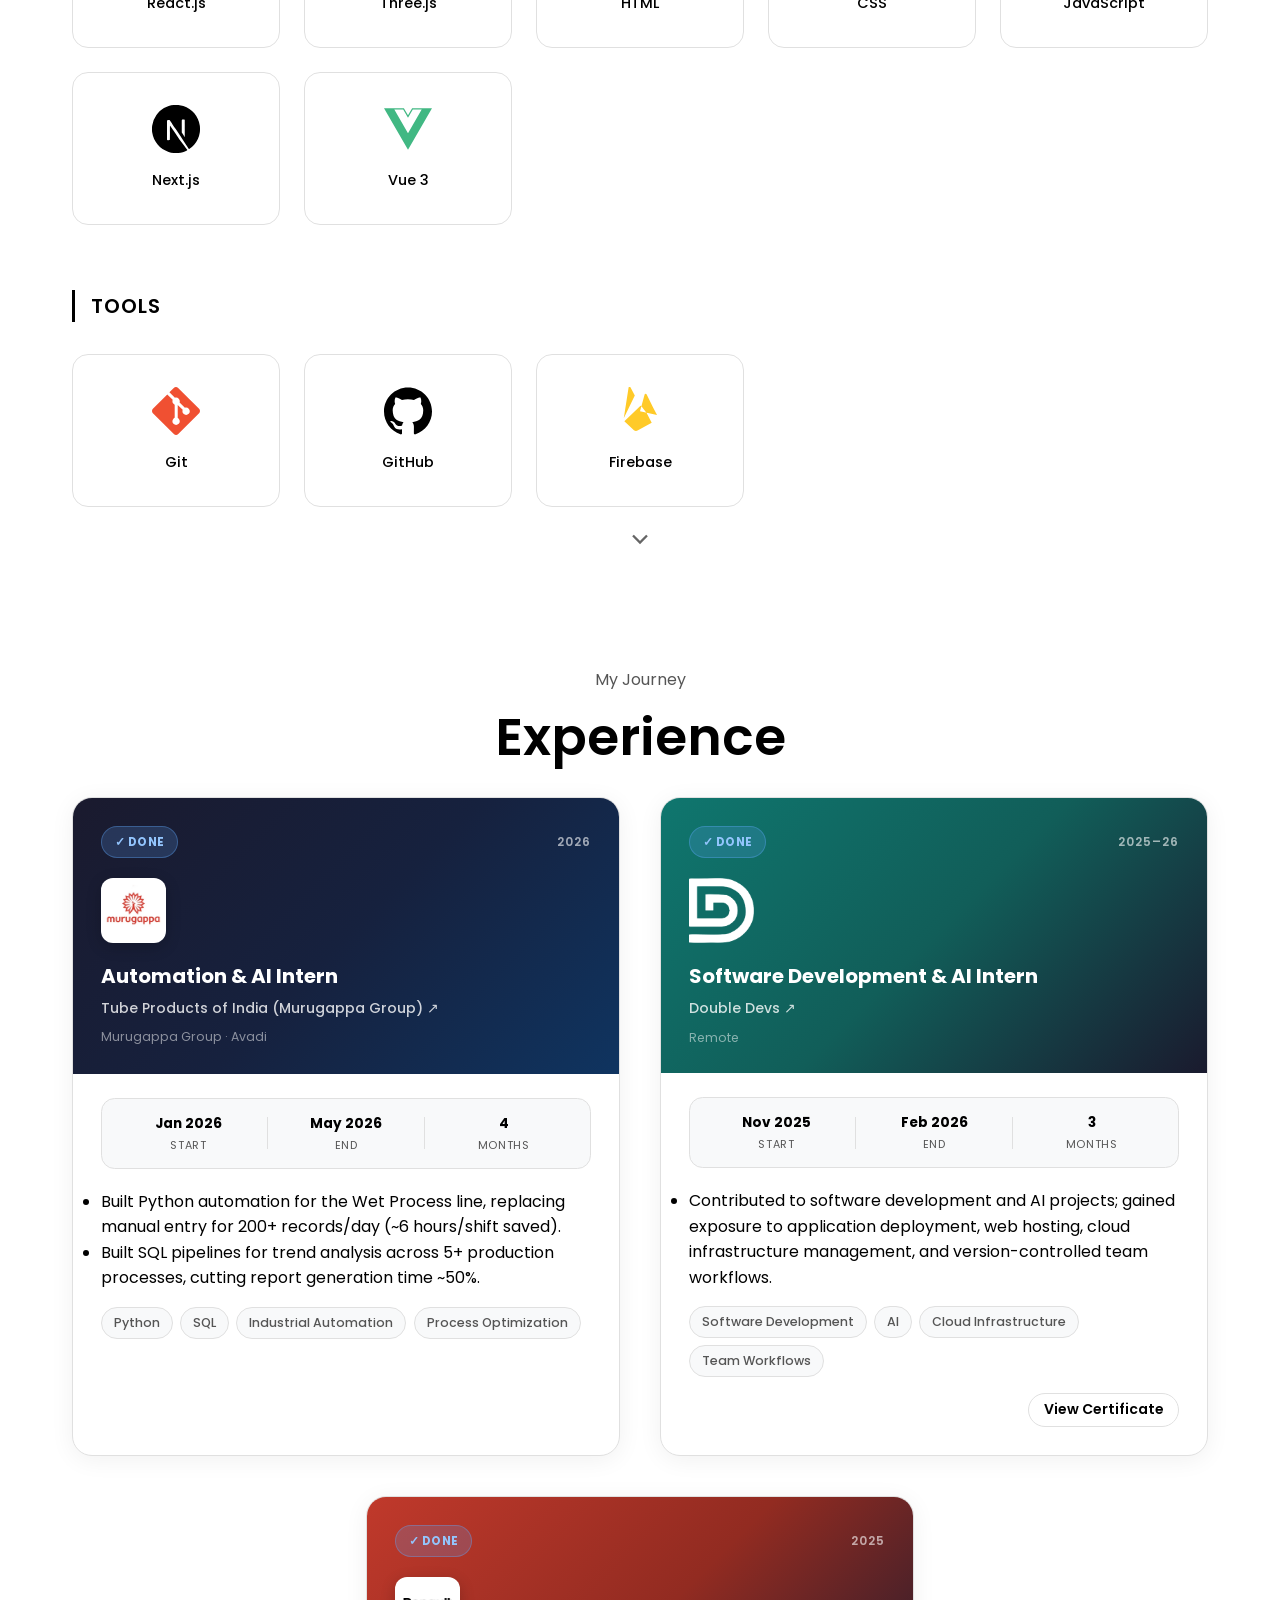
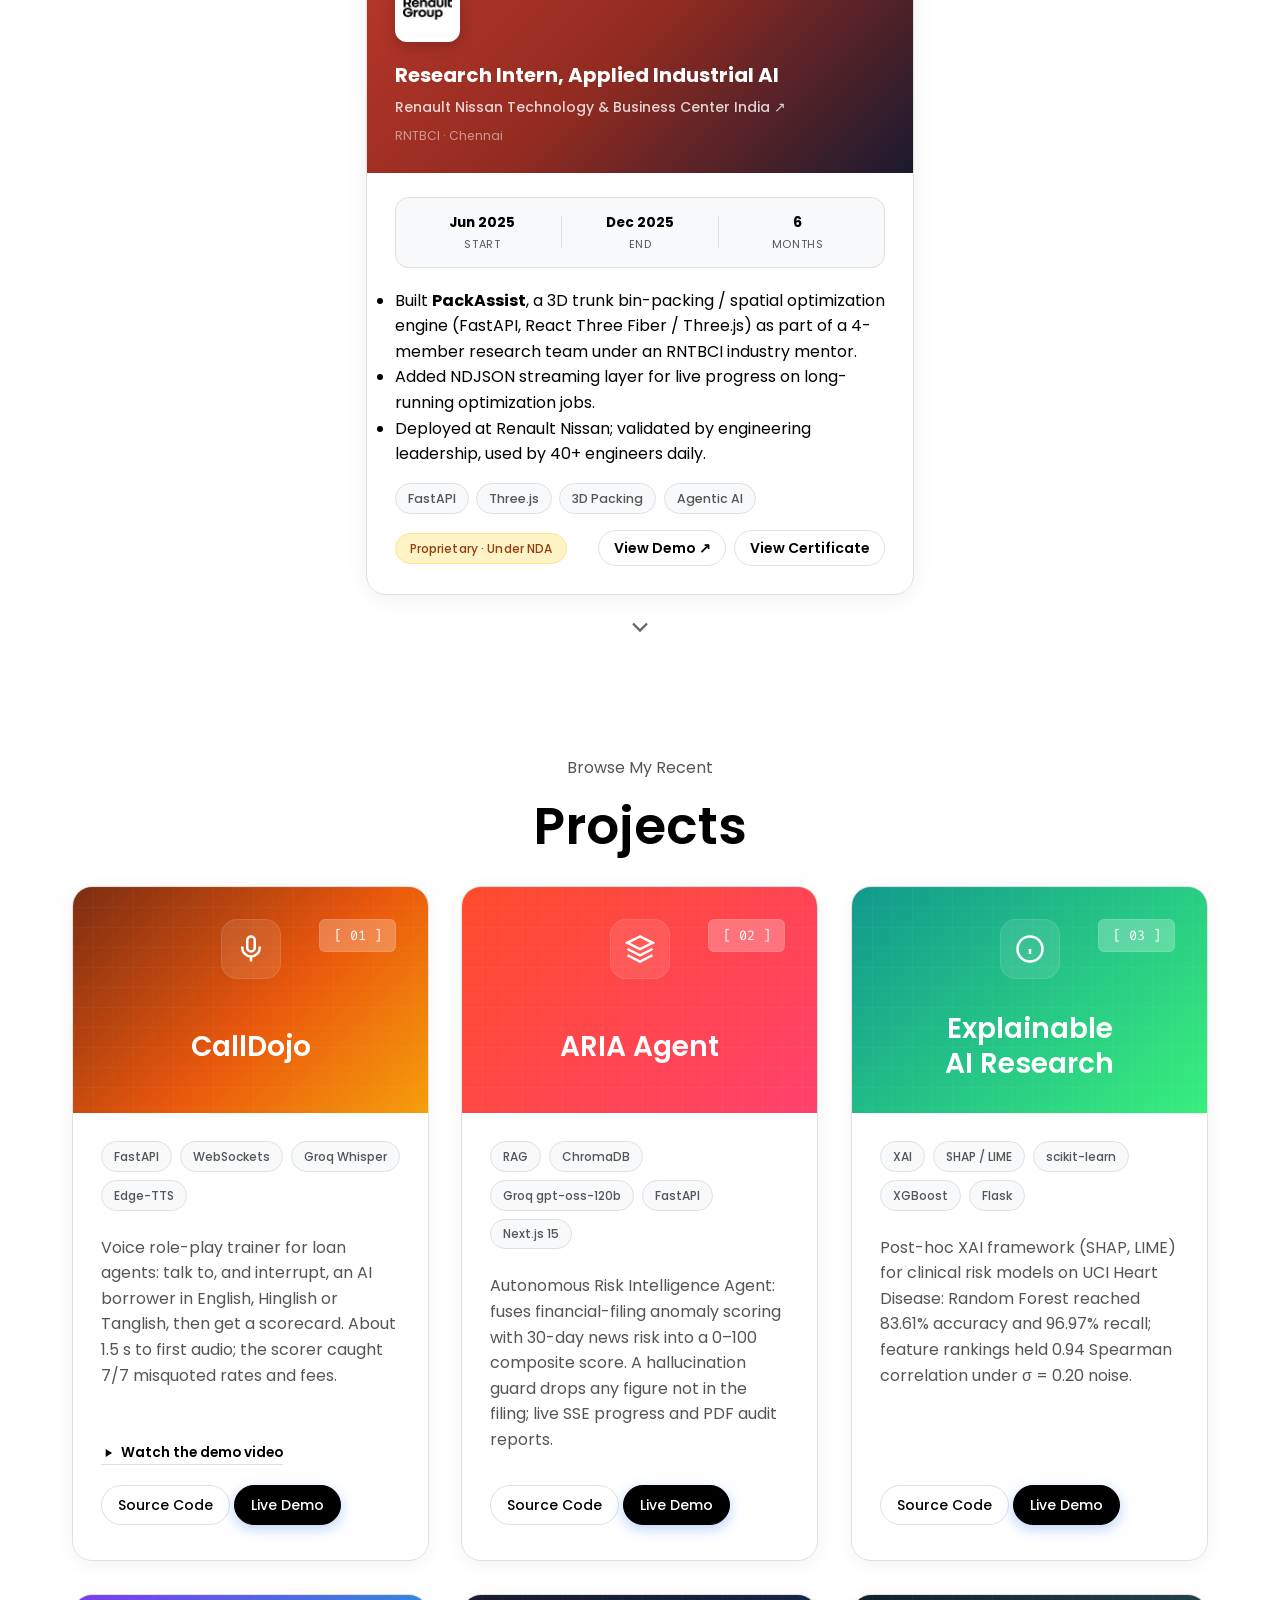
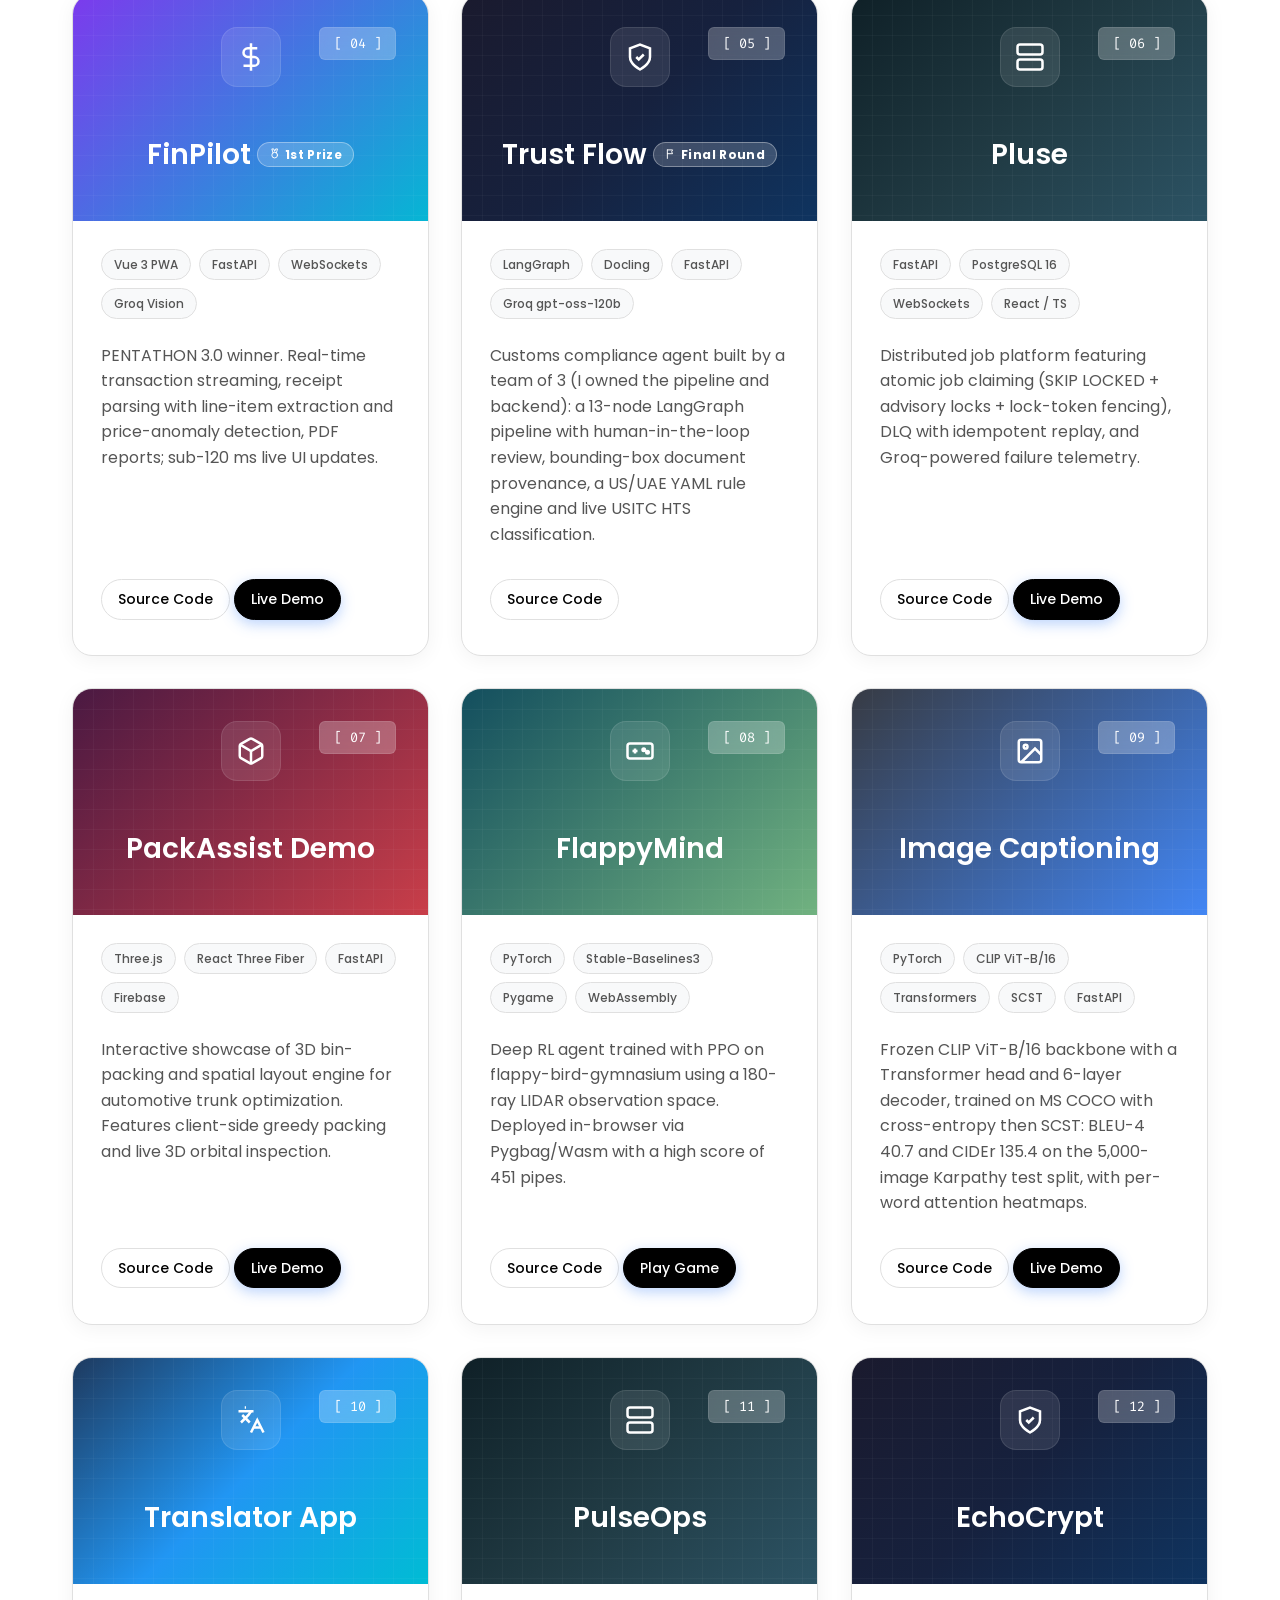
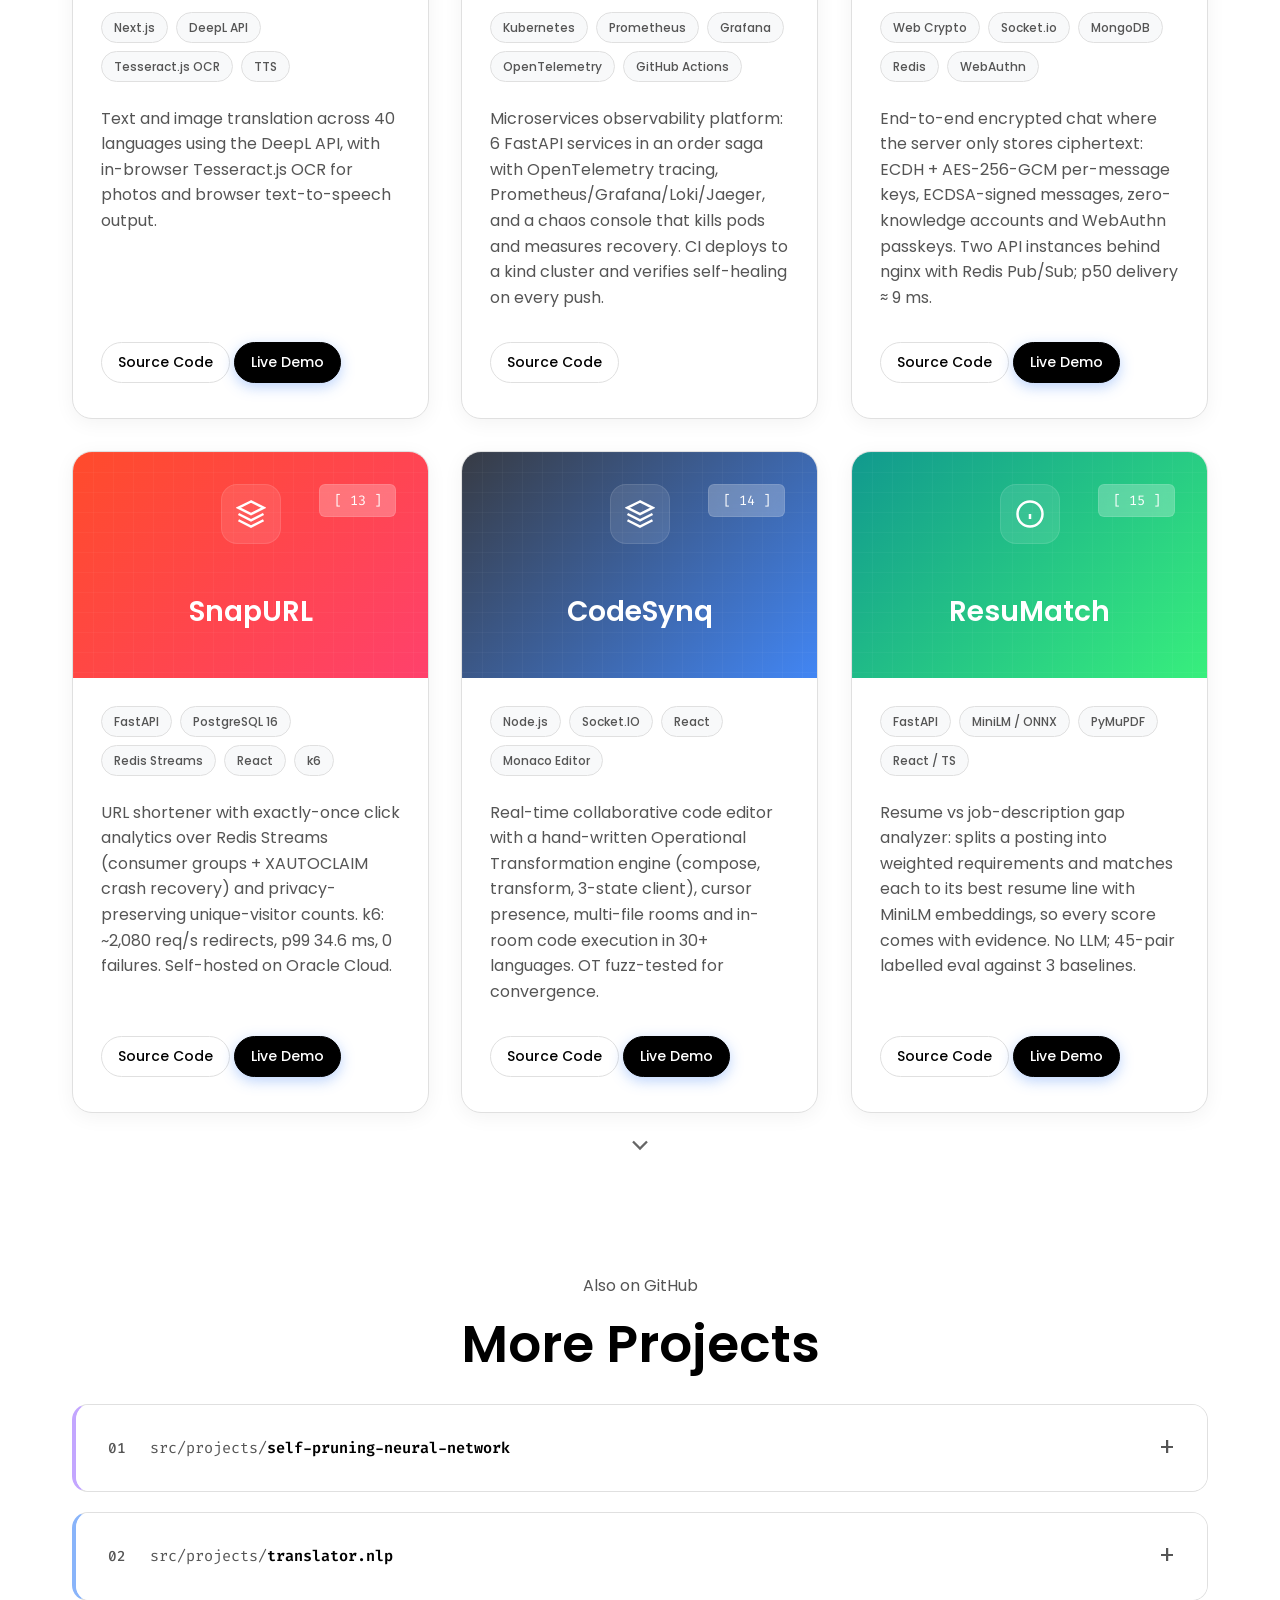
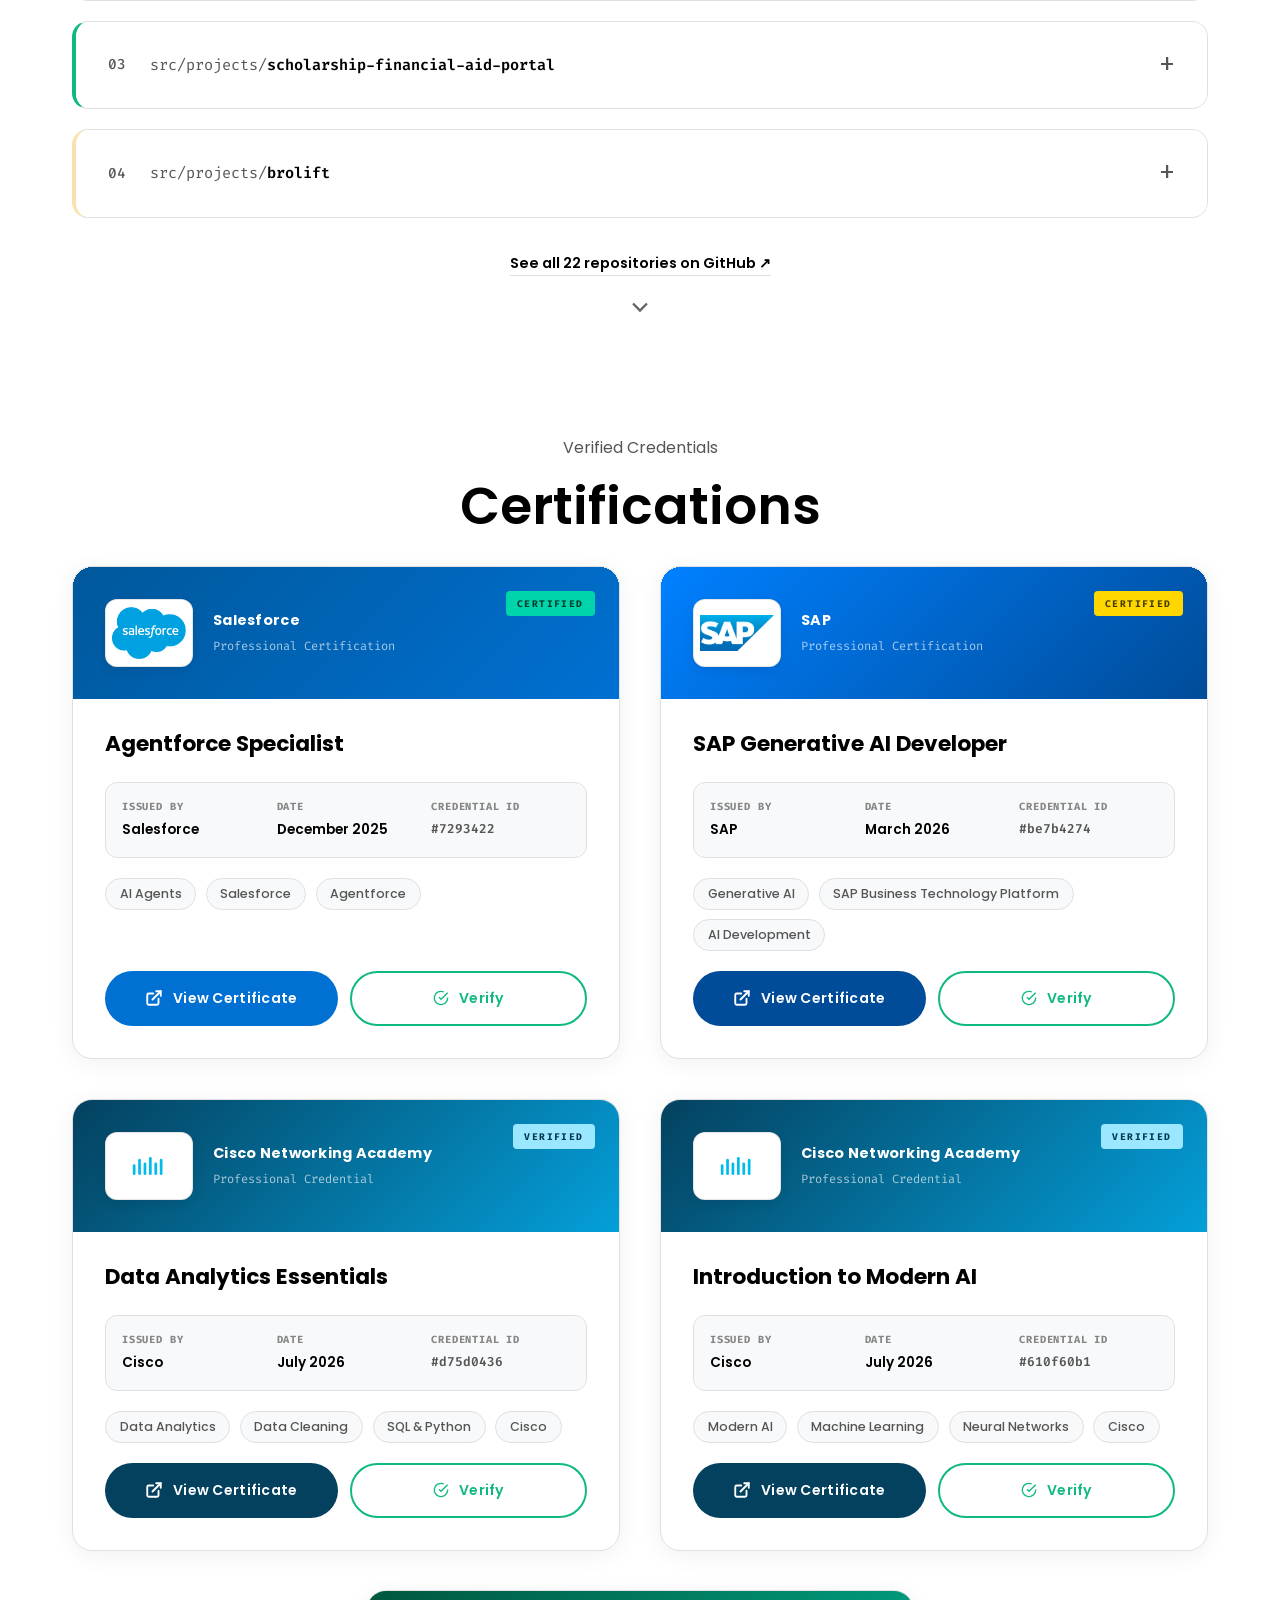
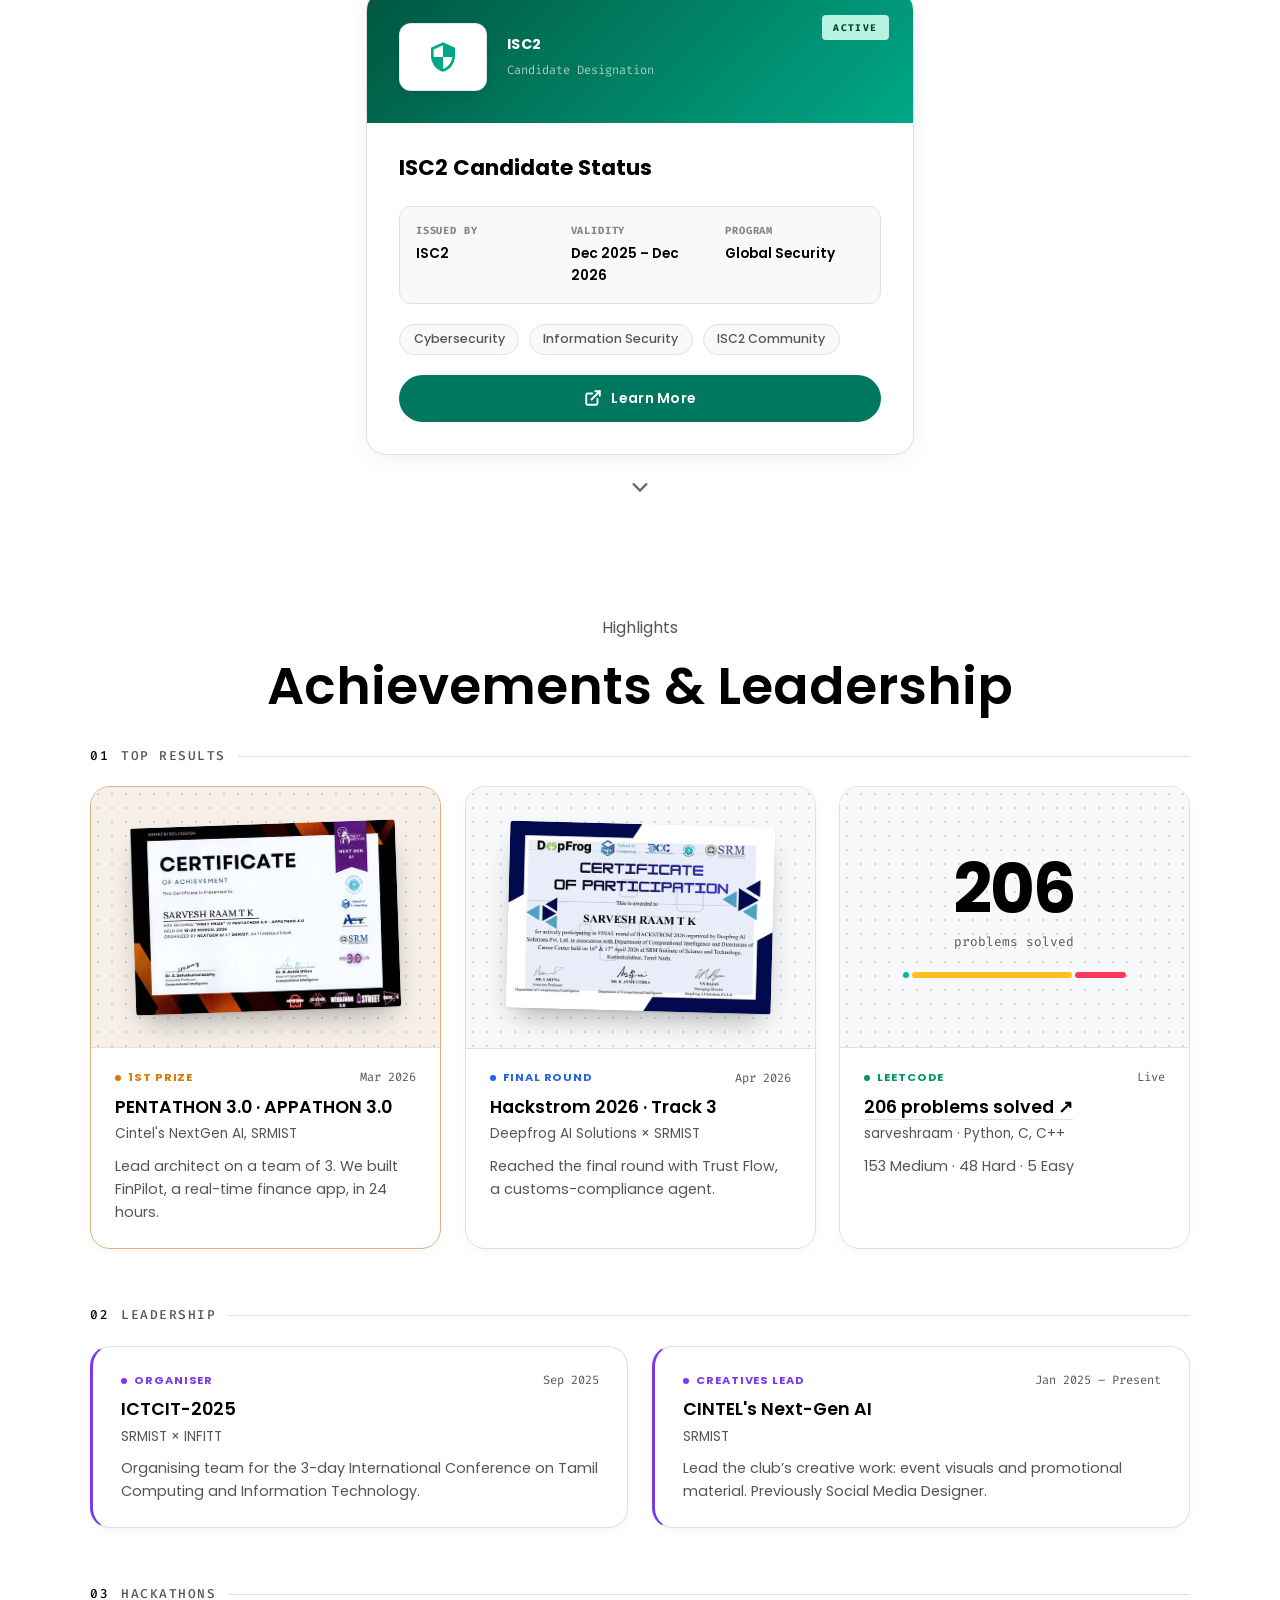
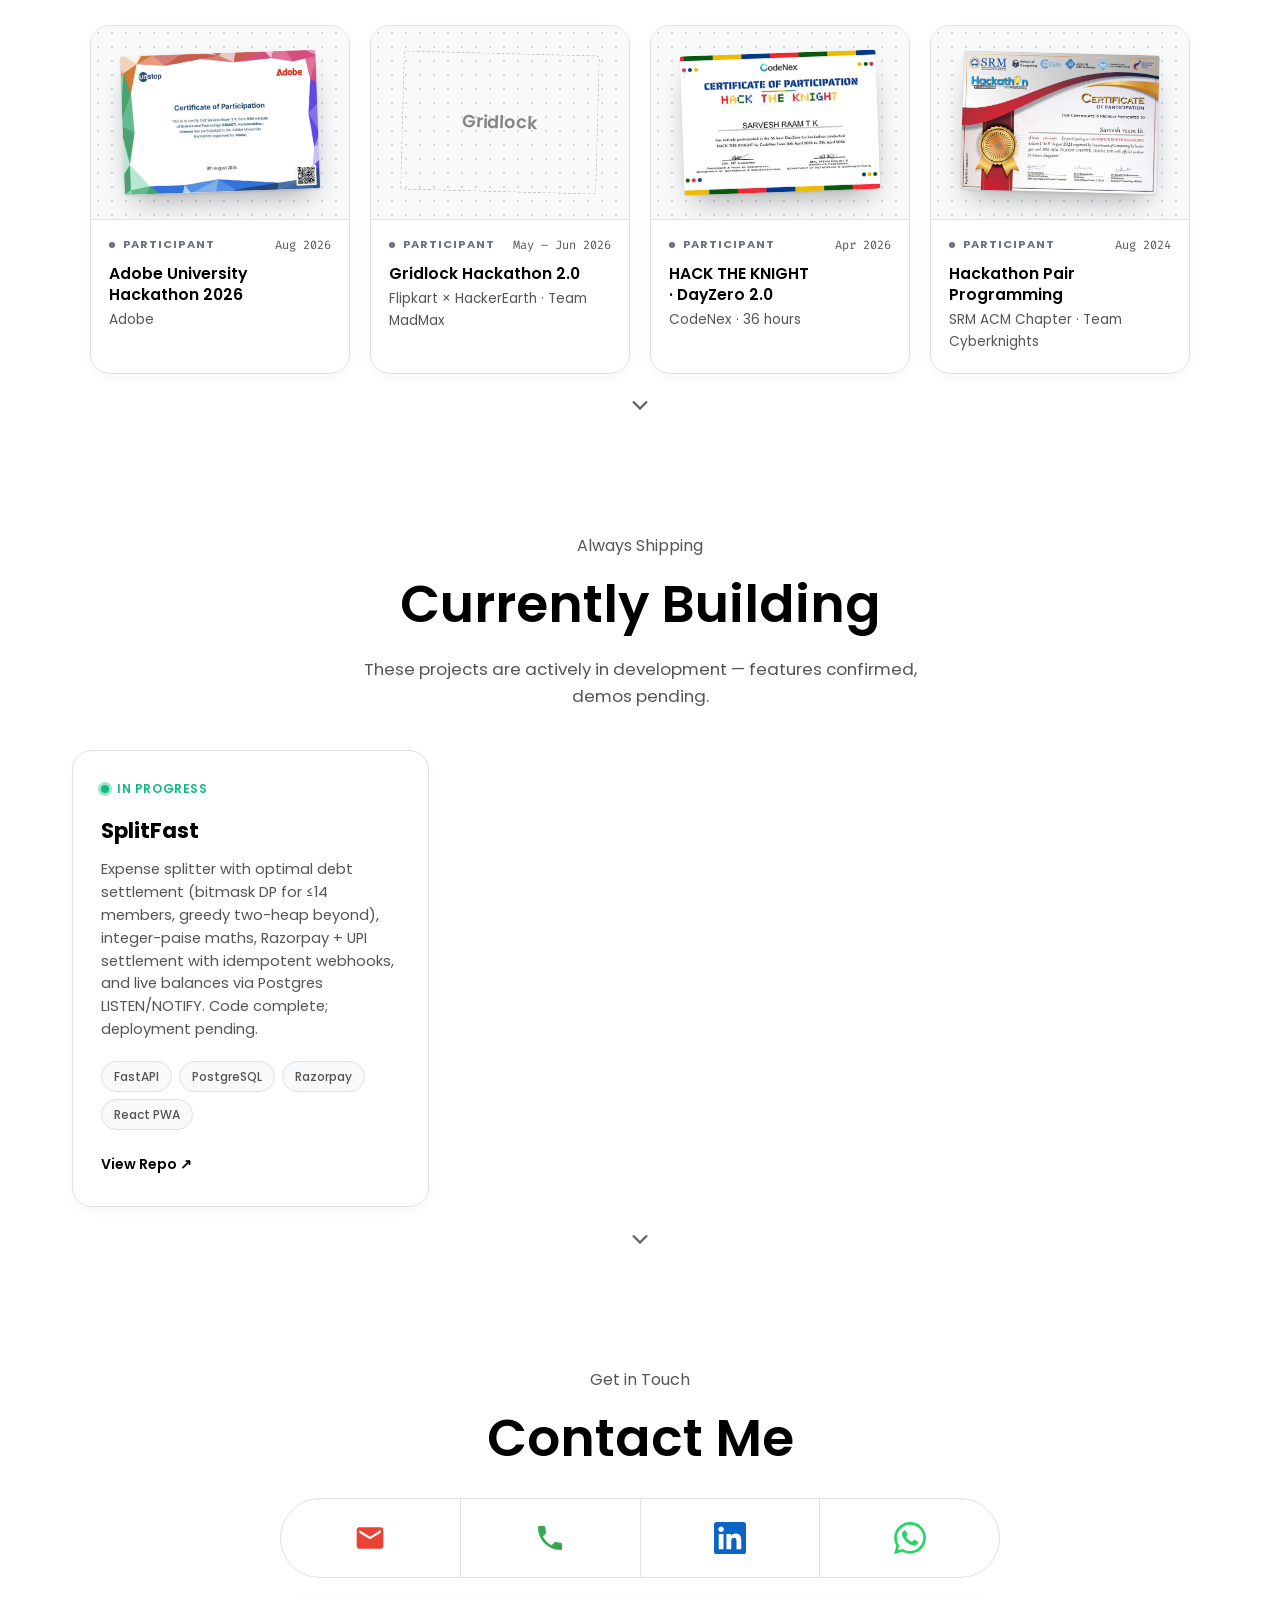
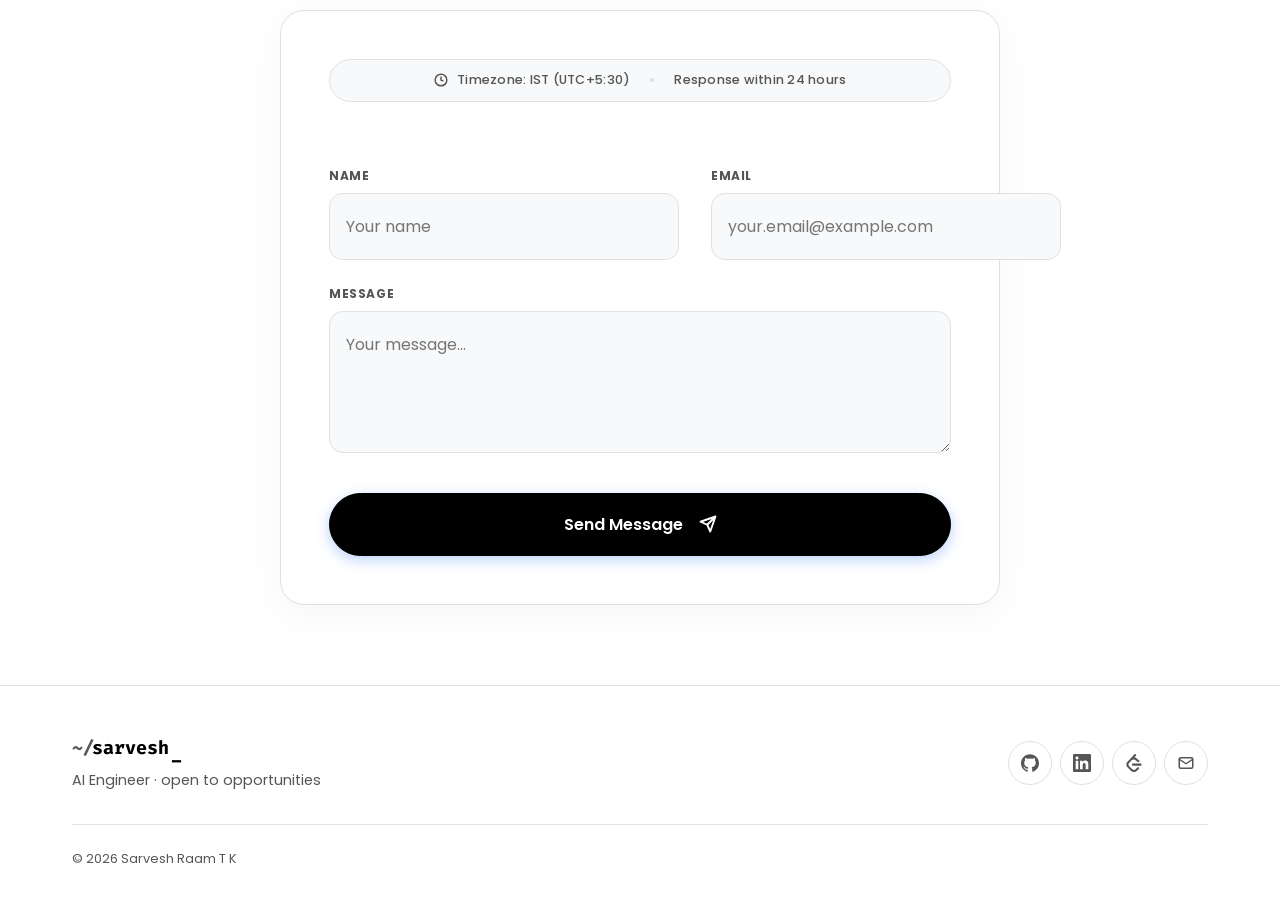
==== commit 4867383b: "Update projects, experience dates and resume" ====
--- a/index.html
+++ b/index.html
@@ -142,7 +142,7 @@
                     <div class="hero-stats">
                         <div class="hero-stat"><span class="hero-stat-num" data-target="3">3</span><span class="hero-stat-lbl">Internships</span></div>
                         <span class="hero-stat-sep">·</span>
-                        <div class="hero-stat"><span class="hero-stat-num" data-target="9">9</span><span class="hero-stat-lbl">Projects</span></div>
+                        <div class="hero-stat"><span class="hero-stat-num" data-target="19">19</span><span class="hero-stat-lbl">Projects</span></div>
                         <span class="hero-stat-sep">·</span>
                         <div class="hero-stat"><span class="hero-stat-num" data-target="206">206</span><span class="hero-stat-lbl">LeetCode</span></div>
                         <span class="hero-stat-sep">·</span>
@@ -218,7 +218,7 @@
                                     class="code-colon">:</span> <span class="code-number">3</span><span
                                     class="code-comma">,</span></div>
                             <div class="code-line"><span class="code-key">"projects"</span><span
-                                    class="code-colon">:</span> <span class="code-number">9</span><span
+                                    class="code-colon">:</span> <span class="code-number">19</span><span
                                     class="code-comma">,</span></div>
                             <div class="code-line"><span class="code-key">"skills"</span><span
                                     class="code-colon">:</span> <span class="code-bracket">[</span></div>
@@ -344,10 +344,6 @@
                             <span>TypeScript</span>
                         </a>
                         <div class="skill-item skill-no-link">
-                            <img src="https://cdn.jsdelivr.net/gh/devicons/devicon@v2.16.0/icons/java/java-original.svg" alt="" class="skill-logo" loading="lazy" width="48" height="48">
-                            <span>Java</span>
-                        </div>
-                        <div class="skill-item skill-no-link">
                             <img src="https://cdn.jsdelivr.net/gh/devicons/devicon@v2.16.0/icons/cplusplus/cplusplus-original.svg" alt="" class="skill-logo" loading="lazy" width="48" height="48">
                             <span>C++</span>
                         </div>
@@ -397,9 +393,9 @@
                 <div class="skill-category">
                     <h3 class="category-title">Database</h3>
                     <div class="skills-grid">
-                        <a href="https://www.mysql.com" target="_blank" rel="noopener noreferrer" class="skill-item">
-                            <img src="https://cdn.jsdelivr.net/gh/devicons/devicon@v2.16.0/icons/mysql/mysql-original.svg" alt="" class="skill-logo" loading="lazy" width="48" height="48">
-                            <span>MySQL</span>
+                        <a href="https://redis.io/" target="_blank" rel="noopener noreferrer" class="skill-item">
+                            <img src="https://cdn.jsdelivr.net/gh/devicons/devicon@v2.16.0/icons/redis/redis-original.svg" alt="" class="skill-logo" loading="lazy" width="48" height="48">
+                            <span>Redis</span>
                         </a>
                         <a href="https://www.postgresql.org/" target="_blank" rel="noopener noreferrer" class="skill-item">
                             <img src="https://cdn.jsdelivr.net/gh/devicons/devicon@v2.16.0/icons/postgresql/postgresql-original.svg" alt="" class="skill-logo" loading="lazy" width="48" height="48">
@@ -418,12 +414,6 @@
                             </svg>
                             <span>React.js</span>
                         </a>
-                        <div class="skill-item skill-no-link">
-                            <svg viewBox="0 0 24 24" fill="#61DAFB" class="skill-logo">
-                                <path d="M12 10.11c1.03 0 1.87.84 1.87 1.89 0 1-.84 1.85-1.87 1.85S10.13 13 10.13 12c0-1.05.84-1.89 1.87-1.89M7.37 20c.63.38 2.01-.2 3.6-1.7-.52-.59-1.03-1.23-1.51-1.9-.82-.08-1.63-.2-2.4-.36-.51 2.14-.32 3.61.31 3.96m.71-5.74l-.29-.51c-.11.29-.22.58-.29.86.27.06.57.11.88.16l-.3-.51m6.54-.76l.81-1.5-.81-1.5c-.3-.53-.62-1-.91-1.47C13.17 9 12.6 9 12 9s-1.17 0-1.71.03c-.29.47-.61.94-.91 1.47L8.57 12l.81 1.5c.3.53.62 1 .91 1.47.54.03 1.11.03 1.71.03s1.17 0 1.71-.03c.29-.47.61-.94.91-1.47M12 6.78c-.19.22-.39.45-.59.72h1.18c-.2-.27-.4-.5-.59-.72m0 10.44c.19-.22.39-.45.59-.72h-1.18c.2.27.4.5.59.72M16.62 4c-.62-.38-2 .2-3.59 1.7.52.59 1.03 1.23 1.51 1.9.82.08 1.63.2 2.4.36.51-2.14.32-3.61-.32-3.96m-.7 5.74l.29.51c.11-.29.22-.58.29-.86-.27-.06-.57-.11-.88-.16l.3.51m1.45-7.05c1.47.84 1.63 3.05 1.01 5.63 2.54.75 4.37 1.99 4.37 3.68s-1.83 2.93-4.37 3.68c.62 2.58.46 4.79-1.01 5.63-1.46.84-3.45-.12-5.37-1.95-1.92 1.83-3.91 2.79-5.38 1.95-1.46-.84-1.62-3.05-1-5.63-2.54-.75-4.37-1.99-4.37-3.68s1.83-2.93 4.37-3.68c-.62-2.58-.46-4.79 1-5.63 1.47-.84 3.46.12 5.38 1.95 1.92-1.83 3.91-2.79 5.37-1.95M17.08 12c.34.75.64 1.5.89 2.26 2.1-.63 3.28-1.53 3.28-2.26s-1.18-1.63-3.28-2.26c-.25.76-.55 1.51-.89 2.26M6.92 12c-.34-.75-.64-1.5-.89-2.26-2.1.63-3.28 1.53-3.28 2.26s1.18 1.63 3.28 2.26c.25-.76.55-1.51.89-2.26m9 2.26l-.3.51c.31-.05.61-.1.88-.16-.07-.28-.18-.57-.29-.86l-.29.51m-2.89 4.04c1.59 1.5 2.97 2.08 3.59 1.7.64-.35.83-1.82.32-3.96-.77.16-1.58.28-2.4.36-.48.67-.99 1.31-1.51 1.9zM8.08 9.74l.3-.51c-.31.05-.61.1-.88.16.07.28.18.57.29.86l.29-.51m2.89-4.04C9.38 4.2 8 3.62 7.37 4c-.63.35-.82 1.82-.31 3.96.77-.16 1.58-.28 2.4-.36.48-.67.99-1.31 1.51-1.9z" />
-                            </svg>
-                            <span>React Native</span>
-                        </div>
                         <a href="https://threejs.org/" target="_blank" rel="noopener noreferrer" class="skill-item">
                             <svg viewBox="0 0 24 24" fill="var(--color-text-primary)" class="skill-logo">
                                 <path d="M12 2L2 7l10 5 10-5-10-5zM2 17l10 5 10-5M2 12l10 5 10-5" />
